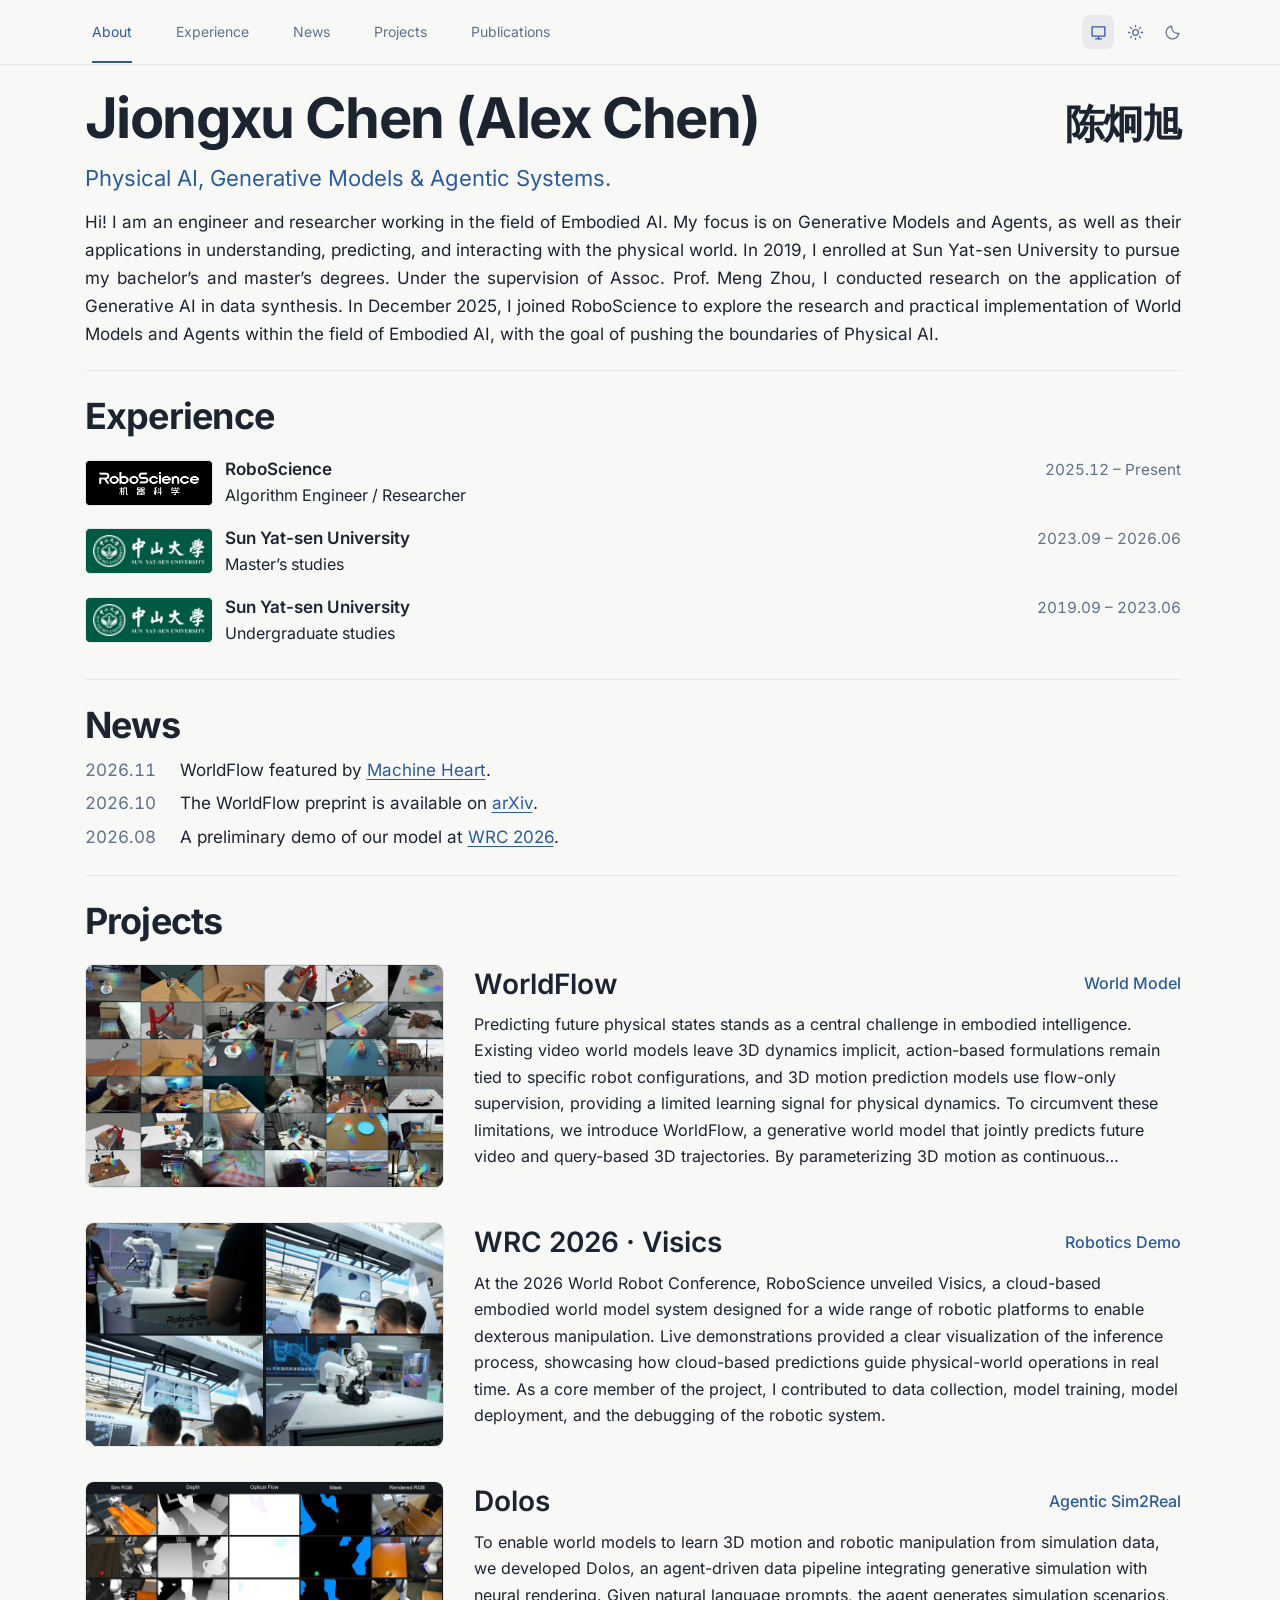
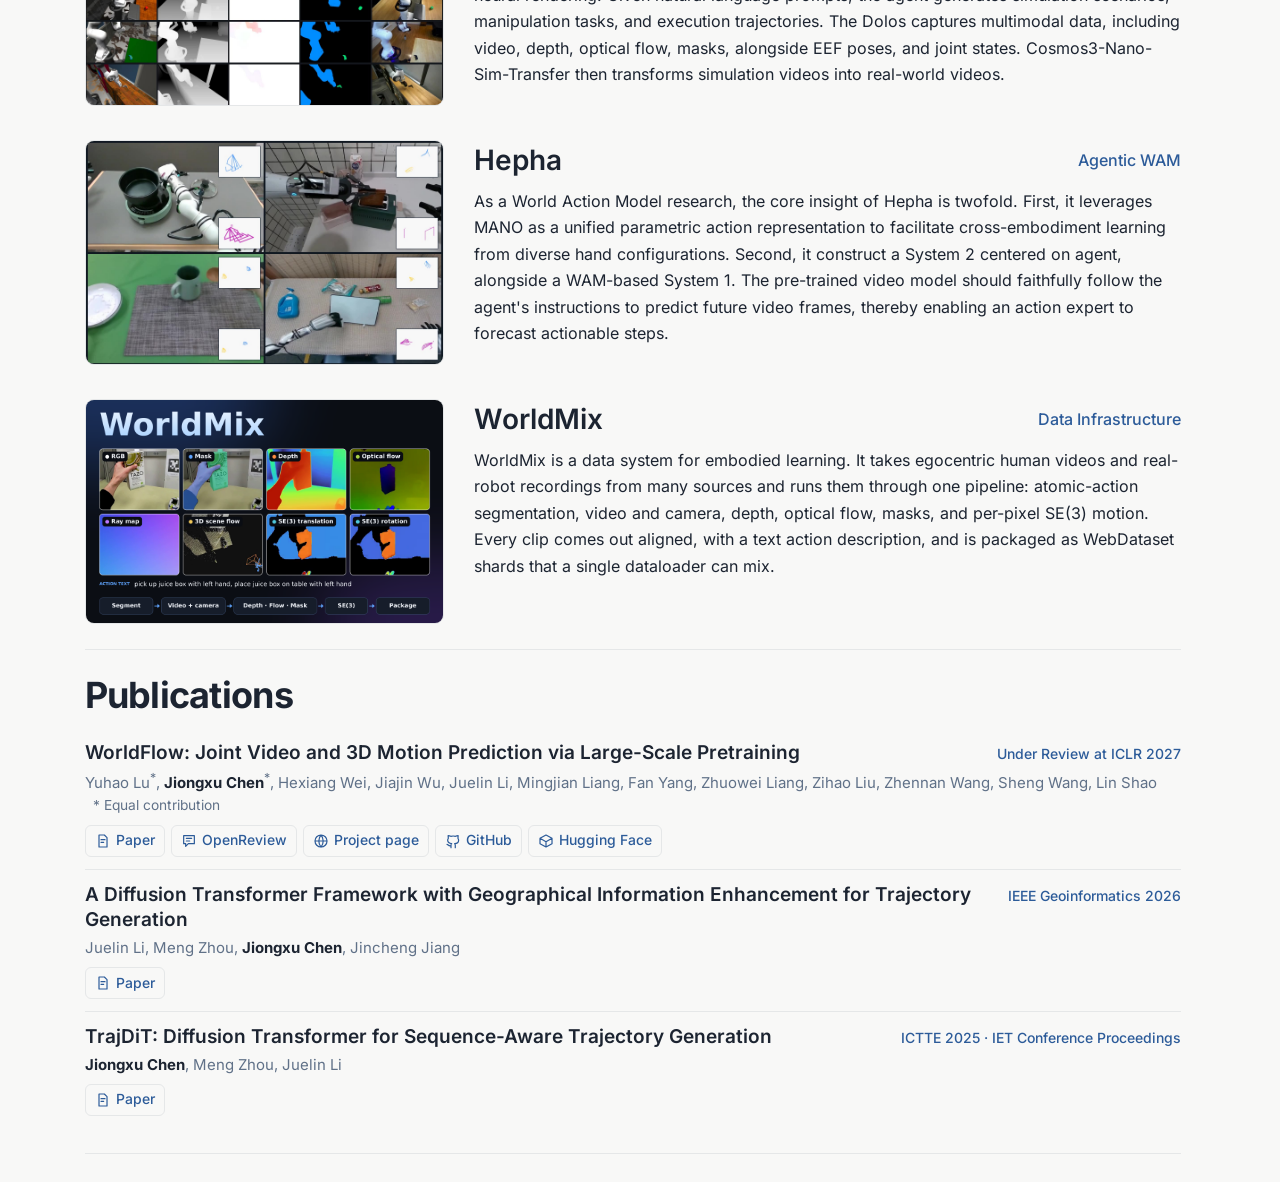
==== index.html @ f82eae93 "Publish research portfolio on GitHub Pages" ====
<!DOCTYPE html><html lang="en"><head><meta charset="UTF-8"><meta name="viewport" content="width=device-width"><meta name="description" content="Research and engineering portfolio of Jiongxu Chen, covering physical AI, generative models, and agentic systems."><meta name="robots" content="noindex,nofollow"><title>Jiongxu Chen</title><link rel="icon" href="/favicon.svg"><script>try{const t=localStorage.getItem('theme')||'system';document.documentElement.dataset.theme=t;document.documentElement.style.colorScheme=t==='system'?(matchMedia('(prefers-color-scheme: dark)').matches?'dark':'light'):t;}catch{}</script><link rel="stylesheet" href="/_astro/index.5DleU7zk.css"><link rel="stylesheet" href="/_astro/_astro_content.C39nKzuz.css"></head><body><a class="skip" href="#main">Skip to content</a><header><div class="nav-wrap"><button class="menu" type="button" aria-expanded="false" aria-controls="navigation" aria-label="Navigation menu"><span class="menu-open-icon"><svg viewBox="0 0 24 24" fill="none" stroke="currentColor" stroke-width="1.8" stroke-linecap="round" stroke-linejoin="round" aria-hidden="true"><path d="M4 7h16 M4 12h16 M4 17h16"></path></svg></span><span class="menu-close-icon"><svg viewBox="0 0 24 24" fill="none" stroke="currentColor" stroke-width="1.8" stroke-linecap="round" stroke-linejoin="round" aria-hidden="true"><path d="M6 6l12 12 M18 6 6 18"></path></svg></span></button><nav id="navigation" aria-label="Main navigation"><a href="/#about" data-nav="about">About</a><a href="/#experience" data-nav="experience">Experience</a><a href="/#news" data-nav="news">News</a><a href="/#projects" data-nav="projects">Projects</a><a href="/#publications" data-nav="publications">Publications</a></nav><div class="tools"><div class="theme-switch" role="group" aria-label="Theme"><button type="button" data-set-theme="system" aria-label="System" title="System" aria-pressed="true"><svg viewBox="0 0 24 24" fill="none" stroke="currentColor" stroke-width="1.8" stroke-linecap="round" stroke-linejoin="round" aria-hidden="true"><path d="M3 4h18v13H3z M8 21h8 M12 17v4"></path></svg></button><button type="button" data-set-theme="light" aria-label="Light" title="Light" aria-pressed="false"><svg viewBox="0 0 24 24" fill="none" stroke="currentColor" stroke-width="1.8" stroke-linecap="round" stroke-linejoin="round" aria-hidden="true"><path d="M12 2v2 M12 20v2 M2 12h2 M20 12h2 M5 5l1.5 1.5 M17.5 17.5 19 19 M5 19l1.5-1.5 M17.5 6.5 19 5 M16 12a4 4 0 1 1-8 0 4 4 0 0 1 8 0Z"></path></svg></button><button type="button" data-set-theme="dark" aria-label="Dark" title="Dark" aria-pressed="false"><svg viewBox="0 0 24 24" fill="none" stroke="currentColor" stroke-width="1.8" stroke-linecap="round" stroke-linejoin="round" aria-hidden="true"><path d="M20.9 13.3A9 9 0 0 1 10.7 3.1 9 9 0 1 0 20.9 13.3Z"></path></svg></button></div></div></div></header><main id="main"><section class="profile" id="about" aria-label="About Me" data-astro-cid-7aropxhg><div class="profile-intro" data-astro-cid-7aropxhg><h1 class="profile-name" data-astro-cid-7aropxhg><span data-astro-cid-7aropxhg>Jiongxu Chen <span class="profile-alias" data-astro-cid-7aropxhg>(Alex Chen)</span></span><span class="profile-chinese-name" lang="zh" data-astro-cid-7aropxhg>陈炯旭</span></h1><p data-astro-cid-7aropxhg>Physical AI, Generative Models &amp; Agentic Systems.</p></div><p class="profile-bio" data-astro-cid-7aropxhg>Hi! I am an engineer and researcher working in the field of Embodied AI. My focus is on Generative Models and Agents, as well as their applications in understanding, predicting, and interacting with the physical world. In 2019, I enrolled at Sun Yat-sen University to pursue my bachelor’s and master’s degrees. Under the supervision of Assoc. Prof. Meng Zhou, I conducted research on the application of Generative AI in data synthesis. In December 2025, I joined RoboScience to explore the research and practical implementation of World Models and Agents within the field of Embodied AI, with the goal of pushing the boundaries of Physical AI.</p></section><section id="experience" data-astro-cid-bl6cniha><h2 data-astro-cid-bl6cniha>Experience</h2><ul class="experience-list" role="list" data-astro-cid-bl6cniha><li class="experience-entry" data-astro-cid-bl6cniha><a class="organization-logo roboscience" href="https://www.robosci.com/en/home-en/" aria-label="RoboScience" data-astro-cid-bl6cniha><img src="/images/organizations/roboscience.png" alt="" width="128" height="46" decoding="async" data-astro-cid-bl6cniha></a><a class="organization-name title-link" href="https://www.robosci.com/en/home-en/" data-astro-cid-bl6cniha>RoboScience</a><span class="experience-date" data-astro-cid-bl6cniha><time datetime="2025-12" data-astro-cid-bl6cniha>2025.12</time><span data-astro-cid-bl6cniha> – </span>Present</span><span class="experience-role" data-astro-cid-bl6cniha>Algorithm Engineer / Researcher</span></li><li class="experience-entry" data-astro-cid-bl6cniha><a class="organization-logo sysu" href="https://www.sysu.edu.cn/" aria-label="Sun Yat-sen University" data-astro-cid-bl6cniha><img src="/images/organizations/sysu.png" alt="" width="128" height="46" decoding="async" data-astro-cid-bl6cniha></a><a class="organization-name title-link" href="https://www.sysu.edu.cn/" data-astro-cid-bl6cniha>Sun Yat-sen University</a><span class="experience-date" data-astro-cid-bl6cniha><time datetime="2023-09" data-astro-cid-bl6cniha>2023.09</time><span data-astro-cid-bl6cniha> – </span><time datetime="2026-06" data-astro-cid-bl6cniha>2026.06</time></span><span class="experience-role" data-astro-cid-bl6cniha>Master’s studies</span></li><li class="experience-entry" data-astro-cid-bl6cniha><a class="organization-logo sysu" href="https://www.sysu.edu.cn/" aria-label="Sun Yat-sen University" data-astro-cid-bl6cniha><img src="/images/organizations/sysu.png" alt="" width="128" height="46" decoding="async" data-astro-cid-bl6cniha></a><a class="organization-name title-link" href="https://www.sysu.edu.cn/" data-astro-cid-bl6cniha>Sun Yat-sen University</a><span class="experience-date" data-astro-cid-bl6cniha><time datetime="2019-09" data-astro-cid-bl6cniha>2019.09</time><span data-astro-cid-bl6cniha> – </span><time datetime="2023-06" data-astro-cid-bl6cniha>2023.06</time></span><span class="experience-role" data-astro-cid-bl6cniha>Undergraduate studies</span></li></ul></section><section id="news" class="index-news" data-astro-cid-7aropxhg><h2 data-astro-cid-7aropxhg>News</h2><ul class="news-list" role="list" data-astro-cid-rqg5okp4><li data-astro-cid-rqg5okp4><time datetime="2026-11" data-astro-cid-rqg5okp4>2026.11</time><span data-astro-cid-rqg5okp4>WorldFlow featured by <a href="https://mp.weixin.qq.com/s/nxr34ClHbxqVW3aULfyYVQ" data-astro-cid-rqg5okp4>Machine Heart</a>.</span></li><li data-astro-cid-rqg5okp4><time datetime="2026-10" data-astro-cid-rqg5okp4>2026.10</time><span data-astro-cid-rqg5okp4>The WorldFlow preprint is available on <a href="https://arxiv.org/abs/2610.39278" data-astro-cid-rqg5okp4>arXiv</a>.</span></li><li data-astro-cid-rqg5okp4><time datetime="2026-08" data-astro-cid-rqg5okp4>2026.08</time><span data-astro-cid-rqg5okp4>A preliminary demo of our model at <a href="https://www.robosci.com/wrc-2026-rex-g1/" data-astro-cid-rqg5okp4>WRC 2026</a>.</span></li></ul></section><section id="projects" data-astro-cid-7aropxhg><h2 data-astro-cid-7aropxhg>Projects</h2><div class="project-grid" data-astro-cid-7aropxhg><article class="project" data-scroll-key="project-worldflow" data-astro-cid-7aropxhg><figure class="media video-cover" data-astro-cid-ssh65za6><video data-cover-video src="/videos/worldflow/teaser.mp4" poster="/videos/worldflow/poster.jpg" muted loop playsinline preload="none" aria-hidden="true" data-astro-cid-ssh65za6></video></figure><script type="module">var e=document.querySelectorAll(`[data-cover-video]`),t=matchMedia(`(prefers-reduced-motion: reduce)`);function n(){for(let n of e)t.matches?n.pause():n.paused&&n.play().catch(()=>{})}t.addEventListener(`change`,n),n();</script><div class="project-copy" data-astro-cid-7aropxhg><div class="project-heading" data-astro-cid-7aropxhg><h3 data-astro-cid-7aropxhg><a class="title-link" href="https://roboscience-ai.github.io/worldflow-page/" data-astro-cid-7aropxhg>WorldFlow</a></h3><span class="project-card-subtitle" data-astro-cid-7aropxhg>World Model</span></div><p class="project-description project-description-clamped" data-astro-cid-7aropxhg>Predicting future physical states stands as a central challenge in embodied intelligence. Existing video world models leave 3D dynamics implicit, action-based formulations remain tied to specific robot configurations, and 3D motion prediction models use flow-only supervision, providing a limited learning signal for physical dynamics. To circumvent these limitations, we introduce WorldFlow, a generative world model that jointly predicts future video and query-based 3D trajectories. By parameterizing 3D motion as continuous displacement tokens aligned with the video grid, a unified Mixture-of-Transformers (MoT) backbone jointly denoises both modalities under a rectified-flow objective. This formulation couples explicit geometric dynamics with visual evolution, effectively unlocking the physical commonsense embedded within pretrained video models. To empirically scale and validate this unified architecture, we train WorldFlow on a heterogeneous mixture of 1.44 million object-level samples spanning simulated and real-world domains. We further introduce WorldFlowBench, comprising 1,678 evaluation samples from 11 data sources across simulated and real-world interactions, including spatial reasoning tasks. Across all three evaluation sets, WorldFlow achieves the lowest average displacement error (ADE) and final displacement error (FDE) among the evaluated learning-based methods. Notably, on the challenging SpatialCog set, WorldFlow achieves an ADE of 0.060 m, a 54.2% reduction compared with the strongest external baseline. It also reduces ADE and FDE by 55.9% and 68.5%, respectively, compared with its flow-only variant.</p></div></article><article class="project" data-scroll-key="project-visics" data-astro-cid-7aropxhg><figure class="media"><img src="/media/wrc/cover.jpg" alt="Live world-model inference and robot demonstration at WRC" loading="lazy"></figure><div class="project-copy" data-astro-cid-7aropxhg><div class="project-heading" data-astro-cid-7aropxhg><h3 data-astro-cid-7aropxhg><a class="title-link" href="https://www.robosci.com/wrc-2026-rex-g1/" data-astro-cid-7aropxhg>WRC 2026 · Visics</a></h3><span class="project-card-subtitle" data-astro-cid-7aropxhg>Robotics Demo</span></div><p class="project-description" data-astro-cid-7aropxhg>At the 2026 World Robot Conference, RoboScience unveiled Visics, a cloud-based embodied world model system designed for a wide range of robotic platforms to enable dexterous manipulation. Live demonstrations provided a clear visualization of the inference process, showcasing how cloud-based predictions guide physical-world operations in real time. As a core member of the project, I contributed to data collection, model training, model deployment, and the debugging of the robotic system.</p></div></article><article class="project" data-scroll-key="project-dolos" data-astro-cid-7aropxhg><figure class="media video-cover" data-astro-cid-ssh65za6><video data-cover-video src="/media/dolos/teaser.mp4" poster="/media/dolos/poster.jpg" muted loop playsinline preload="none" aria-hidden="true" data-astro-cid-ssh65za6></video></figure><div class="project-copy" data-astro-cid-7aropxhg><div class="project-heading" data-astro-cid-7aropxhg><h3 data-astro-cid-7aropxhg>Dolos</h3><span class="project-card-subtitle" data-astro-cid-7aropxhg>Agentic Sim2Real</span></div><p class="project-description project-description-desktop-clamped" data-astro-cid-7aropxhg>To enable world models to learn 3D motion and robotic manipulation from simulation data, we developed Dolos, an agent-driven data pipeline integrating generative simulation with neural rendering. Given natural language prompts, the agent generates simulation scenarios, manipulation tasks, and execution trajectories. The Dolos captures multimodal data, including video, depth, optical flow, masks, alongside EEF poses, and joint states. Cosmos3-Nano-Sim-Transfer then transforms simulation videos into real-world videos.</p></div></article><article class="project" data-scroll-key="project-wam" data-astro-cid-7aropxhg><figure class="media video-cover" data-astro-cid-ssh65za6><video data-cover-video src="/media/wam/teaser.mp4" poster="/media/wam/poster.jpg" muted loop playsinline preload="none" aria-hidden="true" data-astro-cid-ssh65za6></video></figure><div class="project-copy" data-astro-cid-7aropxhg><div class="project-heading" data-astro-cid-7aropxhg><h3 data-astro-cid-7aropxhg>Hepha</h3><span class="project-card-subtitle" data-astro-cid-7aropxhg>Agentic WAM</span></div><p class="project-description project-description-desktop-clamped" data-astro-cid-7aropxhg>As a World Action Model research, the core insight of Hepha is twofold. First, it leverages MANO as a unified parametric action representation to facilitate cross-embodiment learning from diverse hand configurations. Second, it construct a System 2 centered on agent, alongside a WAM-based System 1. The pre-trained video model should faithfully follow the agent&#39;s instructions to predict future video frames, thereby enabling an action expert to forecast actionable steps.</p></div></article><article class="project" data-scroll-key="project-worldmix" data-astro-cid-7aropxhg><figure class="media"><img src="/media/worldmix/cover.png" alt="WorldMix pipeline and aligned data layers for a sample clip" loading="lazy"></figure><div class="project-copy" data-astro-cid-7aropxhg><div class="project-heading" data-astro-cid-7aropxhg><h3 data-astro-cid-7aropxhg>WorldMix</h3><span class="project-card-subtitle" data-astro-cid-7aropxhg>Data Infrastructure</span></div><p class="project-description" data-astro-cid-7aropxhg>WorldMix is a data system for embodied learning. It takes egocentric human videos and real-robot recordings from many sources and runs them through one pipeline: atomic-action segmentation, video and camera, depth, optical flow, masks, and per-pixel SE(3) motion. Every clip comes out aligned, with a text action description, and is packaged as WebDataset shards that a single dataloader can mix.</p></div></article></div></section><section id="publications" data-astro-cid-7aropxhg><h2 data-astro-cid-7aropxhg>Publications</h2><ol class="publication-list" role="list" data-astro-cid-7aropxhg><li data-astro-cid-7aropxhg><article class="publication" data-publication data-astro-cid-ent4rkus><h3 data-astro-cid-ent4rkus><a class="title-link" href="https://arxiv.org/abs/2610.39278" data-astro-cid-ent4rkus>WorldFlow: Joint Video and 3D Motion Prediction via Large-Scale Pretraining</a></h3><p class="publication-venue" data-astro-cid-ent4rkus>Under Review at ICLR 2027</p><p class="publication-authors" data-astro-cid-ent4rkus>Yuhao Lu<sup data-astro-cid-ent4rkus>*</sup>, <strong data-astro-cid-ent4rkus>Jiongxu Chen</strong><sup data-astro-cid-ent4rkus>*</sup>, Hexiang Wei, Jiajin Wu, Juelin Li, Mingjian Liang, Fan Yang, Zhuowei Liang, Zihao Liu, Zhennan Wang, Sheng Wang, Lin Shao<span class="publication-note" data-astro-cid-ent4rkus>* Equal contribution</span></p><div class="publication-links" data-astro-cid-ent4rkus><a href="https://arxiv.org/abs/2610.39278" data-astro-cid-ent4rkus><svg viewBox="0 0 24 24" fill="none" stroke="currentColor" stroke-width="1.8" stroke-linecap="round" stroke-linejoin="round" aria-hidden="true"><path d="M6 3h8l4 4v14H6z M9 10h6 M9 14h4"></path></svg>Paper</a><a href="https://openreview.net/forum?id=tIrGxQ9xFX" data-astro-cid-ent4rkus><svg viewBox="0 0 24 24" fill="none" stroke="currentColor" stroke-width="1.8" stroke-linecap="round" stroke-linejoin="round" aria-hidden="true"><path d="M4 4h16v12h-9l-4 4v-4H4z M8 8h8 M8 12h5"></path></svg>OpenReview</a><a href="https://roboscience-ai.github.io/worldflow-page/" data-astro-cid-ent4rkus><svg viewBox="0 0 24 24" fill="none" stroke="currentColor" stroke-width="1.8" stroke-linecap="round" stroke-linejoin="round" aria-hidden="true"><path d="M21 12a9 9 0 1 1-18 0 9 9 0 0 1 18 0Z M3 12h18 M12 3a14 14 0 0 1 0 18 14 14 0 0 1 0-18Z"></path></svg>Project page</a><a href="https://github.com/roboscience-ai/worldflow" data-astro-cid-ent4rkus><svg viewBox="0 0 24 24" fill="none" stroke="currentColor" stroke-width="1.8" stroke-linecap="round" stroke-linejoin="round" aria-hidden="true"><path d="M9 19c-4 1-4-2-6-2 M9 22v-4c0-1 .3-2 1-2-4-.5-6-2-6-5 0-2 1-3 1-3l-.3-4s2 0 4 1a13 13 0 0 1 7 0c2-1 4-1 4-1l-.3 4s1 1 1 3c0 3-2 5-6 5 .7.5 1 1.4 1 2v4"></path></svg>GitHub</a><a href="https://huggingface.co/papers/2610.39278" data-astro-cid-ent4rkus><svg viewBox="0 0 24 24" fill="none" stroke="currentColor" stroke-width="1.8" stroke-linecap="round" stroke-linejoin="round" aria-hidden="true"><path d="M12 3 21 8v8l-9 5-9-5V8z M3 8l9 5 9-5 M12 13v8"></path></svg>Hugging Face</a></div></article></li><li data-astro-cid-7aropxhg><article class="publication" data-publication data-astro-cid-ent4rkus><h3 data-astro-cid-ent4rkus><a class="title-link" href="https://doi.org/10.1109/geoinformatics72247.2026.11665096" data-astro-cid-ent4rkus>A Diffusion Transformer Framework with Geographical Information Enhancement for Trajectory Generation</a></h3><p class="publication-venue" data-astro-cid-ent4rkus>IEEE Geoinformatics 2026</p><p class="publication-authors" data-astro-cid-ent4rkus>Juelin Li, Meng Zhou, <strong data-astro-cid-ent4rkus>Jiongxu Chen</strong>, Jincheng Jiang</p><div class="publication-links" data-astro-cid-ent4rkus><a href="https://doi.org/10.1109/geoinformatics72247.2026.11665096" data-astro-cid-ent4rkus><svg viewBox="0 0 24 24" fill="none" stroke="currentColor" stroke-width="1.8" stroke-linecap="round" stroke-linejoin="round" aria-hidden="true"><path d="M6 3h8l4 4v14H6z M9 10h6 M9 14h4"></path></svg>Paper</a></div></article></li><li data-astro-cid-7aropxhg><article class="publication" data-publication data-astro-cid-ent4rkus><h3 data-astro-cid-ent4rkus><a class="title-link" href="https://doi.org/10.1049/icp.2026.2270" data-astro-cid-ent4rkus>TrajDiT: Diffusion Transformer for Sequence-Aware Trajectory Generation</a></h3><p class="publication-venue" data-astro-cid-ent4rkus>ICTTE 2025 · IET Conference Proceedings</p><p class="publication-authors" data-astro-cid-ent4rkus><strong data-astro-cid-ent4rkus>Jiongxu Chen</strong>, Meng Zhou, Juelin Li</p><div class="publication-links" data-astro-cid-ent4rkus><a href="https://doi.org/10.1049/icp.2026.2270" data-astro-cid-ent4rkus><svg viewBox="0 0 24 24" fill="none" stroke="currentColor" stroke-width="1.8" stroke-linecap="round" stroke-linejoin="round" aria-hidden="true"><path d="M6 3h8l4 4v14H6z M9 10h6 M9 14h4"></path></svg>Paper</a></div></article></li></ol></section></main><script type="module">var e=document.querySelectorAll(`[data-set-theme]`),t=matchMedia(`(prefers-color-scheme: dark)`),n=document.documentElement.dataset.theme||`system`;[`system`,`light`,`dark`].includes(n)||(n=`system`);function r(){document.documentElement.dataset.theme=n,document.documentElement.style.colorScheme=n===`system`?t.matches?`dark`:`light`:n,e.forEach(e=>e.setAttribute(`aria-pressed`,String(e.dataset.setTheme===n)))}e.forEach(e=>e.addEventListener(`click`,()=>{n=e.dataset.setTheme;try{localStorage.setItem(`theme`,n)}catch{}r()})),t.addEventListener(`change`,r),r();var i=document.querySelector(`.menu`),a=document.getElementById(`navigation`),o=[...a.querySelectorAll(`[data-nav]`)],s=matchMedia(`(max-width: 720px)`);function c(e){i.setAttribute(`aria-expanded`,String(e)),a.classList.toggle(`open`,e)}i.addEventListener(`click`,()=>c(i.getAttribute(`aria-expanded`)!==`true`)),o.forEach(e=>e.addEventListener(`click`,()=>c(!1))),document.addEventListener(`keydown`,e=>{e.key===`Escape`&&i.getAttribute(`aria-expanded`)===`true`&&(c(!1),i.focus())}),document.addEventListener(`click`,e=>{e.target instanceof Node&&!i.contains(e.target)&&!a.contains(e.target)&&c(!1)}),s.addEventListener(`change`,()=>c(!1));var l=o.flatMap(e=>{let t=document.getElementById(e.dataset.nav??``);return t?[{link:e,section:t}]:[]}),u=!1;function d(){u=!1;let e=document.documentElement,t=parseFloat(getComputedStyle(e).scrollPaddingTop)+2,n=window.scrollY>0&&window.scrollY+e.clientHeight>=e.scrollHeight-2?l.at(-1):[...l].reverse().find(({section:e})=>e.getBoundingClientRect().top<=t);for(let{link:e}of l)e===n?.link?e.setAttribute(`aria-current`,`location`):e.removeAttribute(`aria-current`)}function f(){u||(u=!0,requestAnimationFrame(d))}l.length&&(window.addEventListener(`scroll`,f,{passive:!0}),window.addEventListener(`resize`,f),window.addEventListener(`pageshow`,f),f());</script></body></html>
---- _astro/index.5DleU7zk.css ----
.experience-list[data-astro-cid-bl6cniha]{margin:0;padding:0;list-style:none}.experience-entry[data-astro-cid-bl6cniha]{grid-template-columns:clamp(108px,12vw,128px) minmax(0,1fr) max-content;grid-template-areas:"logo name date""logo role role";align-items:center;gap:4px 12px;padding:10px 0;display:grid}.organization-name[data-astro-cid-bl6cniha]{grid-area:name;place-self:baseline start;font-weight:600;line-height:1.3}.organization-logo[data-astro-cid-bl6cniha]{aspect-ratio:128/46;border:1px solid var(--line);background:#000;border-radius:5px;grid-area:logo;place-items:center;display:grid;overflow:hidden}.organization-logo[data-astro-cid-bl6cniha].sysu{background:#005a43}.organization-logo[data-astro-cid-bl6cniha] img[data-astro-cid-bl6cniha]{object-fit:contain;width:100%;height:100%;min-height:0;display:block}.organization-logo[data-astro-cid-bl6cniha].sysu img[data-astro-cid-bl6cniha]{padding:4px 7px}.organization-logo[data-astro-cid-bl6cniha].roboscience img[data-astro-cid-bl6cniha]{object-fit:cover;transform:scale(1.14)}.experience-role[data-astro-cid-bl6cniha]{grid-area:role;font-size:.94em;line-height:1.3}.experience-date[data-astro-cid-bl6cniha]{color:var(--muted);white-space:nowrap;font-variant-numeric:tabular-nums;grid-area:date;align-self:baseline;font-size:.9em}@media (width<=500px){.experience-entry[data-astro-cid-bl6cniha]{grid-template-columns:72px minmax(0,1fr) max-content;grid-template-areas:"name name date""logo role role";gap:7px 10px}.organization-name[data-astro-cid-bl6cniha]{font-size:14px}.organization-logo[data-astro-cid-bl6cniha].sysu img[data-astro-cid-bl6cniha]{padding:2px 4px}.experience-date[data-astro-cid-bl6cniha]{font-size:12px}.experience-role[data-astro-cid-bl6cniha]{font-size:13px}}@media (width<=360px){.experience-entry[data-astro-cid-bl6cniha]{column-gap:8px}.organization-name[data-astro-cid-bl6cniha]{font-size:13px}.experience-date[data-astro-cid-bl6cniha]{font-size:11px}}.news-list[data-astro-cid-rqg5okp4]{gap:8px;margin:0;padding:0;list-style:none;display:grid}li[data-astro-cid-rqg5okp4]{grid-template-columns:max-content minmax(0,1fr);gap:clamp(12px,3vw,24px);display:grid}time[data-astro-cid-rqg5okp4]{color:var(--muted);font-variant-numeric:tabular-nums}a[data-astro-cid-rqg5okp4]{color:var(--accent);text-underline-offset:3px;text-decoration:underline}.video-cover[data-astro-cid-ssh65za6] video[data-astro-cid-ssh65za6]{object-fit:cover;pointer-events:none;display:block}.publication[data-astro-cid-ent4rkus]{grid-template-columns:minmax(0,1fr) fit-content(36%);grid-template-areas:"title venue""authors authors""links links";align-items:baseline;column-gap:clamp(10px,2vw,20px);padding-block:12px;display:grid}.publication-venue[data-astro-cid-ent4rkus]{color:var(--accent);text-align:end;overflow-wrap:anywhere;grid-area:venue;font-size:clamp(12px,1.25vw,14px);font-weight:500;line-height:1.35}h3[data-astro-cid-ent4rkus]{grid-area:title;font-size:clamp(16px,1.75vw,19px);font-weight:600;line-height:1.35}.publication-authors[data-astro-cid-ent4rkus]{color:var(--muted);grid-area:authors;margin-top:4px;font-size:.88em;line-height:1.48}.publication-authors[data-astro-cid-ent4rkus] strong[data-astro-cid-ent4rkus]{color:var(--text)}.publication-note[data-astro-cid-ent4rkus]{margin-inline-start:.65em;font-size:.92em;display:inline-block}.publication-links[data-astro-cid-ent4rkus]{color:var(--accent);flex-wrap:wrap;grid-area:links;gap:6px;margin-top:8px;font-size:.82em;display:flex}.publication-links[data-astro-cid-ent4rkus] a[data-astro-cid-ent4rkus]{border:1px solid var(--line);white-space:nowrap;border-radius:6px;align-items:center;gap:5px;min-height:32px;padding:4px 9px;font-weight:500;display:inline-flex}.publication-links[data-astro-cid-ent4rkus] a[data-astro-cid-ent4rkus]:hover,.publication-links[data-astro-cid-ent4rkus] a[data-astro-cid-ent4rkus]:focus-visible{background:var(--surface);border-color:currentColor}.publication-links[data-astro-cid-ent4rkus] a[data-astro-cid-ent4rkus]:focus-visible{outline-offset:2px}.publication-links[data-astro-cid-ent4rkus] a[data-astro-cid-ent4rkus] svg{flex:none;width:1.15em;height:1.15em}.publication-list[data-astro-cid-7aropxhg]{margin:0;padding:0;list-style:none}.publication-list[data-astro-cid-7aropxhg]>li[data-astro-cid-7aropxhg]+li[data-astro-cid-7aropxhg]{border-top:1px solid var(--line)}
---- _astro/_astro_content.C39nKzuz.css ----
@font-face{font-family:Newsreader;font-style:normal;font-display:swap;font-weight:400;src:url(/_astro/newsreader-vietnamese-400-normal.DdKr49mV.woff2)format("woff2"),url(/_astro/newsreader-vietnamese-400-normal.BekUZro8.woff)format("woff");unicode-range:U+102-103,U+110-111,U+128-129,U+168-169,U+1A0-1A1,U+1AF-1B0,U+300-301,U+303-304,U+308-309,U+323,U+329,U+1EA0-1EF9,U+20AB}@font-face{font-family:Newsreader;font-style:normal;font-display:swap;font-weight:400;src:url(/_astro/newsreader-latin-ext-400-normal.svq1FPys.woff2)format("woff2"),url(/_astro/newsreader-latin-ext-400-normal.DYA1XoQK.woff)format("woff");unicode-range:U+100-2BA,U+2BD-2C5,U+2C7-2CC,U+2CE-2D7,U+2DD-2FF,U+304,U+308,U+329,U+1D00-1DBF,U+1E00-1E9F,U+1EF2-1EFF,U+2020,U+20A0-20AB,U+20AD-20C0,U+2113,U+2C60-2C7F,U+A720-A7FF}@font-face{font-family:Newsreader;font-style:normal;font-display:swap;font-weight:400;src:url(/_astro/newsreader-latin-400-normal.BFBkh4jY.woff2)format("woff2"),url(/_astro/newsreader-latin-400-normal.gRTjlS2D.woff)format("woff");unicode-range:U+??,U+131,U+152-153,U+2BB-2BC,U+2C6,U+2DA,U+2DC,U+304,U+308,U+329,U+2000-206F,U+20AC,U+2122,U+2191,U+2193,U+2212,U+2215,U+FEFF,U+FFFD}@font-face{font-family:Newsreader;font-style:italic;font-display:swap;font-weight:400;src:url(/_astro/newsreader-vietnamese-400-italic.bZegYFuM.woff2)format("woff2"),url(/_astro/newsreader-vietnamese-400-italic.QbB8kb5s.woff)format("woff");unicode-range:U+102-103,U+110-111,U+128-129,U+168-169,U+1A0-1A1,U+1AF-1B0,U+300-301,U+303-304,U+308-309,U+323,U+329,U+1EA0-1EF9,U+20AB}@font-face{font-family:Newsreader;font-style:italic;font-display:swap;font-weight:400;src:url(/_astro/newsreader-latin-ext-400-italic.BMTE_bNQ.woff2)format("woff2"),url(/_astro/newsreader-latin-ext-400-italic.qdgKLcPG.woff)format("woff");unicode-range:U+100-2BA,U+2BD-2C5,U+2C7-2CC,U+2CE-2D7,U+2DD-2FF,U+304,U+308,U+329,U+1D00-1DBF,U+1E00-1E9F,U+1EF2-1EFF,U+2020,U+20A0-20AB,U+20AD-20C0,U+2113,U+2C60-2C7F,U+A720-A7FF}@font-face{font-family:Newsreader;font-style:italic;font-display:swap;font-weight:400;src:url(/_astro/newsreader-latin-400-italic.CEihAR-f.woff2)format("woff2"),url(/_astro/newsreader-latin-400-italic.CNZoH1hn.woff)format("woff");unicode-range:U+??,U+131,U+152-153,U+2BB-2BC,U+2C6,U+2DA,U+2DC,U+304,U+308,U+329,U+2000-206F,U+20AC,U+2122,U+2191,U+2193,U+2212,U+2215,U+FEFF,U+FFFD}@font-face{font-family:Inter;font-style:normal;font-display:swap;font-weight:400;src:url(/_astro/inter-cyrillic-ext-400-normal.BQZuk6qB.woff2)format("woff2"),url(/_astro/inter-cyrillic-ext-400-normal.DQukG94-.woff)format("woff");unicode-range:U+460-52F,U+1C80-1C8A,U+20B4,U+2DE0-2DFF,U+A640-A69F,U+FE2E-FE2F}@font-face{font-family:Inter;font-style:normal;font-display:swap;font-weight:400;src:url(/_astro/inter-cyrillic-400-normal.obahsSVq.woff2)format("woff2"),url(/_astro/inter-cyrillic-400-normal.HOLc17fK.woff)format("woff");unicode-range:U+301,U+400-45F,U+490-491,U+4B0-4B1,U+2116}@font-face{font-family:Inter;font-style:normal;font-display:swap;font-weight:400;src:url(/_astro/inter-greek-ext-400-normal.DGGRlc-M.woff2)format("woff2"),url(/_astro/inter-greek-ext-400-normal.KugGGMne.woff)format("woff");unicode-range:U+1F??}@font-face{font-family:Inter;font-style:normal;font-display:swap;font-weight:400;src:url(/_astro/inter-greek-400-normal.B4URO6DV.woff2)format("woff2"),url(/_astro/inter-greek-400-normal.q2sYcFCs.woff)format("woff");unicode-range:U+370-377,U+37A-37F,U+384-38A,U+38C,U+38E-3A1,U+3A3-3FF}@font-face{font-family:Inter;font-style:normal;font-display:swap;font-weight:400;src:url(/_astro/inter-vietnamese-400-normal.DMkecbls.woff2)format("woff2"),url(/_astro/inter-vietnamese-400-normal.Bbgyi5SW.woff)format("woff");unicode-range:U+102-103,U+110-111,U+128-129,U+168-169,U+1A0-1A1,U+1AF-1B0,U+300-301,U+303-304,U+308-309,U+323,U+329,U+1EA0-1EF9,U+20AB}@font-face{font-family:Inter;font-style:normal;font-display:swap;font-weight:400;src:url(/_astro/inter-latin-ext-400-normal.C1nco2VV.woff2)format("woff2"),url(/_astro/inter-latin-ext-400-normal.77YHD8bZ.woff)format("woff");unicode-range:U+100-2BA,U+2BD-2C5,U+2C7-2CC,U+2CE-2D7,U+2DD-2FF,U+304,U+308,U+329,U+1D00-1DBF,U+1E00-1E9F,U+1EF2-1EFF,U+2020,U+20A0-20AB,U+20AD-20C0,U+2113,U+2C60-2C7F,U+A720-A7FF}@font-face{font-family:Inter;font-style:normal;font-display:swap;font-weight:400;src:url(/_astro/inter-latin-400-normal.C38fXH4l.woff2)format("woff2"),url(/_astro/inter-latin-400-normal.CyCys3Eg.woff)format("woff");unicode-range:U+??,U+131,U+152-153,U+2BB-2BC,U+2C6,U+2DA,U+2DC,U+304,U+308,U+329,U+2000-206F,U+20AC,U+2122,U+2191,U+2193,U+2212,U+2215,U+FEFF,U+FFFD}@font-face{font-family:Inter;font-style:normal;font-display:swap;font-weight:500;src:url(/_astro/inter-cyrillic-ext-500-normal.B0yAr1jD.woff2)format("woff2"),url(/_astro/inter-cyrillic-ext-500-normal.BmqWE9Dz.woff)format("woff");unicode-range:U+460-52F,U+1C80-1C8A,U+20B4,U+2DE0-2DFF,U+A640-A69F,U+FE2E-FE2F}@font-face{font-family:Inter;font-style:normal;font-display:swap;font-weight:500;src:url(/_astro/inter-cyrillic-500-normal.BasfLYem.woff2)format("woff2"),url(/_astro/inter-cyrillic-500-normal.CxZf_p3X.woff)format("woff");unicode-range:U+301,U+400-45F,U+490-491,U+4B0-4B1,U+2116}@font-face{font-family:Inter;font-style:normal;font-display:swap;font-weight:500;src:url(/_astro/inter-greek-ext-500-normal.C4iEst2y.woff2)format("woff2"),url(/_astro/inter-greek-ext-500-normal.2j5mBUwD.woff)format("woff");unicode-range:U+1F??}@font-face{font-family:Inter;font-style:normal;font-display:swap;font-weight:500;src:url(/_astro/inter-greek-500-normal.BIZE56-Y.woff2)format("woff2"),url(/_astro/inter-greek-500-normal.Xzm54t5V.woff)format("woff");unicode-range:U+370-377,U+37A-37F,U+384-38A,U+38C,U+38E-3A1,U+3A3-3FF}@font-face{font-family:Inter;font-style:normal;font-display:swap;font-weight:500;src:url(/_astro/inter-vietnamese-500-normal.DOriooB6.woff2)format("woff2"),url(/_astro/inter-vietnamese-500-normal.mJboJaSs.woff)format("woff");unicode-range:U+102-103,U+110-111,U+128-129,U+168-169,U+1A0-1A1,U+1AF-1B0,U+300-301,U+303-304,U+308-309,U+323,U+329,U+1EA0-1EF9,U+20AB}@font-face{font-family:Inter;font-style:normal;font-display:swap;font-weight:500;src:url(/_astro/inter-latin-ext-500-normal.CV4jyFjo.woff2)format("woff2"),url(/_astro/inter-latin-ext-500-normal.BxGbmqWO.woff)format("woff");unicode-range:U+100-2BA,U+2BD-2C5,U+2C7-2CC,U+2CE-2D7,U+2DD-2FF,U+304,U+308,U+329,U+1D00-1DBF,U+1E00-1E9F,U+1EF2-1EFF,U+2020,U+20A0-20AB,U+20AD-20C0,U+2113,U+2C60-2C7F,U+A720-A7FF}@font-face{font-family:Inter;font-style:normal;font-display:swap;font-weight:500;src:url(/_astro/inter-latin-500-normal.Cerq10X2.woff2)format("woff2"),url(/_astro/inter-latin-500-normal.BL9OpVg8.woff)format("woff");unicode-range:U+??,U+131,U+152-153,U+2BB-2BC,U+2C6,U+2DA,U+2DC,U+304,U+308,U+329,U+2000-206F,U+20AC,U+2122,U+2191,U+2193,U+2212,U+2215,U+FEFF,U+FFFD}@font-face{font-family:Inter;font-style:normal;font-display:swap;font-weight:600;src:url(/_astro/inter-cyrillic-ext-600-normal.Dfes3d0z.woff2)format("woff2"),url(/_astro/inter-cyrillic-ext-600-normal.Bcila6Z-.woff)format("woff");unicode-range:U+460-52F,U+1C80-1C8A,U+20B4,U+2DE0-2DFF,U+A640-A69F,U+FE2E-FE2F}@font-face{font-family:Inter;font-style:normal;font-display:swap;font-weight:600;src:url(/_astro/inter-cyrillic-600-normal.CWCymEST.woff2)format("woff2"),url(/_astro/inter-cyrillic-600-normal.4D_pXhcN.woff)format("woff");unicode-range:U+301,U+400-45F,U+490-491,U+4B0-4B1,U+2116}@font-face{font-family:Inter;font-style:normal;font-display:swap;font-weight:600;src:url(/_astro/inter-greek-ext-600-normal.DRtmH8MT.woff2)format("woff2"),url(/_astro/inter-greek-ext-600-normal.B8X0CLgF.woff)format("woff");unicode-range:U+1F??}@font-face{font-family:Inter;font-style:normal;font-display:swap;font-weight:600;src:url(/_astro/inter-greek-600-normal.plRanbMR.woff2)format("woff2"),url(/_astro/inter-greek-600-normal.BZpKdvQh.woff)format("woff");unicode-range:U+370-377,U+37A-37F,U+384-38A,U+38C,U+38E-3A1,U+3A3-3FF}@font-face{font-family:Inter;font-style:normal;font-display:swap;font-weight:600;src:url(/_astro/inter-vietnamese-600-normal.Cc8MFFhd.woff2)format("woff2"),url(/_astro/inter-vietnamese-600-normal.BuLX-rYi.woff)format("woff");unicode-range:U+102-103,U+110-111,U+128-129,U+168-169,U+1A0-1A1,U+1AF-1B0,U+300-301,U+303-304,U+308-309,U+323,U+329,U+1EA0-1EF9,U+20AB}@font-face{font-family:Inter;font-style:normal;font-display:swap;font-weight:600;src:url(/_astro/inter-latin-ext-600-normal.D2bJ5OIk.woff2)format("woff2"),url(/_astro/inter-latin-ext-600-normal.CIVaiw4L.woff)format("woff");unicode-range:U+100-2BA,U+2BD-2C5,U+2C7-2CC,U+2CE-2D7,U+2DD-2FF,U+304,U+308,U+329,U+1D00-1DBF,U+1E00-1E9F,U+1EF2-1EFF,U+2020,U+20A0-20AB,U+20AD-20C0,U+2113,U+2C60-2C7F,U+A720-A7FF}@font-face{font-family:Inter;font-style:normal;font-display:swap;font-weight:600;src:url(/_astro/inter-latin-600-normal.LgqL8muc.woff2)format("woff2"),url(/_astro/inter-latin-600-normal.CiBQ2DWP.woff)format("woff");unicode-range:U+??,U+131,U+152-153,U+2BB-2BC,U+2C6,U+2DA,U+2DC,U+304,U+308,U+329,U+2000-206F,U+20AC,U+2122,U+2191,U+2193,U+2212,U+2215,U+FEFF,U+FFFD}@font-face{font-family:Inter;font-style:normal;font-display:swap;font-weight:700;src:url(/_astro/inter-cyrillic-ext-700-normal.BjwYoWNd.woff2)format("woff2"),url(/_astro/inter-cyrillic-ext-700-normal.LO58E6JB.woff)format("woff");unicode-range:U+460-52F,U+1C80-1C8A,U+20B4,U+2DE0-2DFF,U+A640-A69F,U+FE2E-FE2F}@font-face{font-family:Inter;font-style:normal;font-display:swap;font-weight:700;src:url(/_astro/inter-cyrillic-700-normal.CjBOestx.woff2)format("woff2"),url(/_astro/inter-cyrillic-700-normal.DrXBdSj3.woff)format("woff");unicode-range:U+301,U+400-45F,U+490-491,U+4B0-4B1,U+2116}@font-face{font-family:Inter;font-style:normal;font-display:swap;font-weight:700;src:url(/_astro/inter-greek-ext-700-normal.qfdV9bQt.woff2)format("woff2"),url(/_astro/inter-greek-ext-700-normal.BoQ6DsYi.woff)format("woff");unicode-range:U+1F??}@font-face{font-family:Inter;font-style:normal;font-display:swap;font-weight:700;src:url(/_astro/inter-greek-700-normal.C3JjAnD8.woff2)format("woff2"),url(/_astro/inter-greek-700-normal.BUv2fZ6O.woff)format("woff");unicode-range:U+370-377,U+37A-37F,U+384-38A,U+38C,U+38E-3A1,U+3A3-3FF}@font-face{font-family:Inter;font-style:normal;font-display:swap;font-weight:700;src:url(/_astro/inter-vietnamese-700-normal.DlLaEgI2.woff2)format("woff2"),url(/_astro/inter-vietnamese-700-normal.BZaoP0fm.woff)format("woff");unicode-range:U+102-103,U+110-111,U+128-129,U+168-169,U+1A0-1A1,U+1AF-1B0,U+300-301,U+303-304,U+308-309,U+323,U+329,U+1EA0-1EF9,U+20AB}@font-face{font-family:Inter;font-style:normal;font-display:swap;font-weight:700;src:url(/_astro/inter-latin-ext-700-normal.Ca8adRJv.woff2)format("woff2"),url(/_astro/inter-latin-ext-700-normal.TidjK2hL.woff)format("woff");unicode-range:U+100-2BA,U+2BD-2C5,U+2C7-2CC,U+2CE-2D7,U+2DD-2FF,U+304,U+308,U+329,U+1D00-1DBF,U+1E00-1E9F,U+1EF2-1EFF,U+2020,U+20A0-20AB,U+20AD-20C0,U+2113,U+2C60-2C7F,U+A720-A7FF}@font-face{font-family:Inter;font-style:normal;font-display:swap;font-weight:700;src:url(/_astro/inter-latin-700-normal.Yt3aPRUw.woff2)format("woff2"),url(/_astro/inter-latin-700-normal.BLAVimhd.woff)format("woff");unicode-range:U+??,U+131,U+152-153,U+2BB-2BC,U+2C6,U+2DA,U+2DC,U+304,U+308,U+329,U+2000-206F,U+20AC,U+2122,U+2191,U+2193,U+2212,U+2215,U+FEFF,U+FFFD}:root{--bg:#fcfcfb;--text:#20252d;--muted:#626a76;--accent:#244d83;--line:#dcdfe3;--surface:#f1f3f5;color-scheme:light}:root[data-theme=dark]{--bg:#14181e;--text:#e7e9ed;--muted:#adb5c1;--accent:#9cbee9;--line:#343d48;--surface:#202730;color-scheme:dark}@media (prefers-color-scheme:dark){:root:not([data-theme=light]):not([data-theme=dark]){--bg:#14181e;--text:#e7e9ed;--muted:#adb5c1;--accent:#9cbee9;--line:#343d48;--surface:#202730;color-scheme:dark}}*{box-sizing:border-box}html{scroll-behavior:smooth;scroll-padding-top:110px}body{background:var(--bg);color:var(--text);margin:0;font:16px/1.7 Inter,PingFang SC,Microsoft YaHei,sans-serif}a{color:inherit;text-decoration:none}.title-link:hover,.title-link:focus-visible{color:var(--accent);text-underline-offset:4px;text-decoration:underline}button,select,input{font:inherit;color:inherit}a,button,select,input{touch-action:manipulation}button,select{background:var(--bg);border:1px solid var(--line);border-radius:3px;padding:7px 10px}button:not(:disabled),select{cursor:pointer}button:disabled,input:disabled{opacity:.65;cursor:not-allowed}a:focus-visible,button:focus-visible,select:focus-visible,input:focus-visible,summary:focus-visible{outline:2px solid var(--accent);outline-offset:5px}h1,h2,h3,p,figure{margin:0}h1,h2{font-family:Newsreader,Songti SC,serif;font-weight:400;line-height:1.12}h1{letter-spacing:-.035em;font-size:clamp(44px,5.1vw,66px)}h1 em{color:var(--accent);font-weight:400}h2{letter-spacing:-.02em;margin-bottom:30px;font-size:34px}h3{font-size:18px;font-weight:500;line-height:1.45}p+p{margin-top:15px}main,footer{max-width:1160px;margin:auto;padding:0 32px}header{z-index:10;background:var(--bg);border-bottom:1px solid var(--line);position:fixed;inset:0 0 auto}.nav-wrap{align-items:center;gap:42px;max-width:1160px;height:76px;margin:auto;padding:0 32px;display:flex}.brand{letter-spacing:-2px;font:500 28px/1 Inter,sans-serif}.brand span{color:var(--accent)}nav{gap:26px;margin-left:auto;display:flex}nav a{color:var(--muted);font-size:14px;position:relative}nav a[aria-current]{color:var(--accent)}nav a[aria-current]:after{content:"";background:var(--accent);height:2px;position:absolute;bottom:-27px;left:0;right:0}.tools{align-items:center;gap:18px;font-size:14px;display:flex}.tools select{max-width:90px;font-size:13px}.menu{display:none}.hero{padding-top:125px!important}.hero-top{justify-content:space-between;gap:20px;margin-bottom:34px;display:flex}.eyebrow{letter-spacing:.15em;color:var(--accent);font-size:12px;font-weight:500}.small{font-size:14px}.muted{color:var(--muted)}.hero-bottom{grid-template-columns:1fr 190px;align-items:center;gap:100px;max-width:900px;margin-top:42px;display:grid}.hero-bottom p{max-width:610px}.identity{margin:0 0 12px;font:500 16px/1.6 Inter,sans-serif}.text-link{color:var(--accent);border-bottom:1px solid var(--accent);margin-top:22px;font-size:14px;display:inline-block}.portrait{background:var(--surface);border:1px solid var(--line);height:185px;color:var(--muted);border-radius:3px;flex-direction:column;justify-content:center;align-items:center;gap:12px;display:flex}.portrait span{font:48px Newsreader,serif}.portrait small{font-size:12px}section{border-bottom:1px solid var(--line);padding:64px 0;scroll-margin-top:0}.hero{padding-bottom:60px}.interests{grid-template-columns:1fr 1fr;gap:32px 70px;display:grid}.interests h3{margin-bottom:8px}.interests p{max-width:420px;font-size:15px}.compact{grid-template-columns:240px 1fr;align-items:baseline;padding:36px 0;display:grid}.compact h2{margin:0}.section-intro{max-width:650px;margin-top:-14px;margin-bottom:36px}.project-grid{grid-template-columns:minmax(0,1fr);gap:clamp(26px,3vw,34px);display:grid}.project{grid-template-columns:calc(33.3333% - 5.33333px) minmax(0,1fr);align-items:start;column-gap:clamp(16px,2.6vw,30px);display:grid}.media{border:1px solid var(--line);background:var(--surface);aspect-ratio:16/10;border-radius:3px;overflow:hidden}.media-empty{text-align:center;height:100%;min-height:180px;color:var(--muted);background:var(--surface);flex-direction:column;justify-content:center;align-items:center;gap:10px;padding:22px;display:flex}.media-mark{color:var(--accent);font:32px Newsreader,serif}.media-empty small{font-size:12px}.media img,.media video{object-fit:contain;width:100%;height:100%}.project-heading{grid-template-columns:minmax(0,1fr) auto;align-items:center;column-gap:clamp(8px,1.6vw,18px);margin-bottom:7px;display:grid}.project h3{font-family:Newsreader,serif;font-size:28px}.project-card-subtitle{color:var(--accent);text-align:end;font-size:clamp(12px,1.45vw,16px);font-weight:500;line-height:1.3}.project-copy>p{max-inline-size:72ch;color:var(--text);text-align:start;font-size:clamp(15px,1.55vw,16px);line-height:1.65}.empty{padding:28px 0}.empty h3{margin-bottom:12px;font-family:Newsreader,serif;font-size:25px}.experience{grid-template-columns:240px 1fr;gap:24px;margin-top:28px;display:grid}.cv{padding-bottom:64px}.cv h2{margin-bottom:18px}footer{padding-top:60px;padding-bottom:24px}footer>.brand{margin-bottom:20px}footer p:first-of-type{margin-top:24px;font:30px Newsreader,serif}.footer-bottom{color:var(--muted);justify-content:space-between;gap:20px;margin-top:60px;font-size:12px;display:flex}.project-page{padding:110px 0 70px}.project-page>.eyebrow{margin-top:45px;margin-bottom:16px}.project-page h1{margin-bottom:18px}.subtitle{max-width:800px;font:28px Newsreader,serif}.notice{color:var(--muted);border-left:2px solid var(--accent);margin:22px 0 36px;padding-left:16px;font-size:14px}.prose{max-width:760px;margin:50px auto}.prose h2{margin-top:45px;margin-bottom:18px}.prose p{color:var(--muted)}.project-page>h2{margin-top:60px}.paired{grid-template-columns:1fr 1fr;gap:16px;display:grid}.paired>div{aspect-ratio:16/10;background:var(--surface);border:1px solid var(--line)}.paired video{object-fit:contain;width:100%;height:100%}.sync button{margin-top:20px}.sync p{color:var(--muted);margin-top:12px;font-size:14px}.project-page>h3{margin:36px 0 16px}.compare-stage{aspect-ratio:16/10;border:1px solid var(--line);position:relative}.compare-stage>.media-empty{height:100%}.compare-stage img{object-fit:contain;width:100%;height:100%;position:absolute;inset:0}.compare-stage .after{clip-path:inset(0 0 0 var(--split,50%))}.comparison label{align-items:center;gap:20px;margin-top:16px;font-size:14px;display:flex}.comparison input{accent-color:var(--accent);flex:1}.related{grid-template-columns:1fr 1fr;gap:30px;display:grid}.related>article{border-top:1px solid var(--line);padding-top:22px}.related p{color:var(--muted);margin-top:8px;font-size:14px}.skip{background:var(--bg);z-index:100;padding:10px;position:fixed;top:-80px}.skip:focus{top:10px}.sr-only{clip:rect(0, 0, 0, 0);width:1px;height:1px;position:absolute;overflow:hidden}.filters{gap:20px;margin-bottom:24px;display:flex}.filters label{align-items:center;gap:10px;display:flex}[data-publication]{padding:20px 0}[hidden]{display:none!important}.news time{color:var(--muted);margin-right:25px}@media (width<=760px){main,footer{padding-left:22px;padding-right:22px}.nav-wrap{gap:18px;height:68px;padding:0 22px}.brand{font-size:25px}.tools{gap:12px;margin-left:auto}.menu{order:3;font-size:13px;display:block}nav{background:var(--bg);border-bottom:1px solid var(--line);flex-direction:column;gap:20px;margin:0;padding:22px;display:none;position:absolute;top:68px;left:0;right:0}nav.open{display:flex}nav a[aria-current]:after{width:20px;bottom:-5px;right:auto}.hero{padding-top:105px!important}.hero-top{margin-bottom:30px;display:block}.hero-top>.small{margin-top:14px}.hero-bottom{grid-template-columns:1fr;gap:30px;margin-top:32px}.portrait{width:135px;height:135px}.hero h1{font-size:clamp(36px,8.5vw,54px)}section{padding:42px 0}h2{font-size:29px}.interests{grid-template-columns:1fr;gap:25px}.compact{display:block}.compact h2{margin-bottom:18px}.project{grid-template-columns:minmax(0,1fr);row-gap:12px}.project>.media{width:66.6667%}.experience{grid-template-columns:1fr;gap:7px}.footer-bottom{flex-direction:column;gap:8px;margin-top:40px}.project-page{padding-top:95px}.project-page h1{overflow-wrap:anywhere;font-size:42px}.subtitle{font-size:24px}.paired,.related{grid-template-columns:1fr}.project-page>.eyebrow{margin-top:32px}.tools select{max-width:80px}.comparison label{flex-direction:column;align-items:stretch}}@media (prefers-reduced-motion:reduce){html{scroll-behavior:auto}*,:before,:after{transition:none!important;animation:none!important}}:root{--nav-height:64px;--page-gutter:clamp(20px, 3vw, 34px)}:root:not([data-theme=dark]){--prototype-bg:#f8f8f7}:root[data-theme=light]{--bg:var(--prototype-bg);--text:#1c2431;--muted:#607188;--accent:#2c5b99;--line:#e5e7e8;--surface:#e8eaec}@media (prefers-color-scheme:light){:root:not([data-theme=dark]){--bg:var(--prototype-bg);--text:#1c2431;--muted:#607188;--accent:#2c5b99;--line:#e5e7e8;--surface:#e8eaec}}html{scroll-padding-top:calc(var(--nav-height) + 14px);scrollbar-gutter:stable}body{font-size:clamp(15px,1.76vw,17px);line-height:1.5}main,footer,header{background:var(--bg)}@supports (backdrop-filter:blur(1px)){header{background:color-mix(in srgb, var(--bg) 76%, transparent);backdrop-filter:blur(16px)saturate(135%)}}@media (prefers-reduced-transparency:reduce){header{background:var(--bg);backdrop-filter:none}}.nav-wrap{height:var(--nav-height);gap:24px}.nav-wrap>nav{gap:clamp(28px,3.8vw,44px);margin-left:0;display:flex}.nav-wrap>nav a{white-space:nowrap;line-height:20px}.nav-wrap>nav a[aria-current]:after{bottom:-21px}.tools{gap:16px;margin-left:auto}.theme-switch{gap:5px;display:flex}.theme-switch button{width:32px;height:34px;color:var(--muted);background:0 0;border:0;border-radius:8px;place-items:center;padding:0;display:grid}.theme-switch button[aria-pressed=true],.theme-switch button:hover{background:var(--surface);color:var(--accent)}.theme-switch svg{width:17px;height:17px}h1,h2,.project h3,.subtitle,.empty h3,footer p:first-of-type{font-family:Inter,PingFang SC,Microsoft YaHei,sans-serif}h2{margin-bottom:12px;font-size:clamp(26px,3.7vw,36px);font-weight:700}h1{letter-spacing:-.025em;font-size:clamp(36px,4.8vw,56px);font-weight:700}:root:lang(zh) main{line-break:strict;line-height:1.65}:root:lang(zh) main :is(h1,h2){letter-spacing:normal}main>section{padding-block:25px}main>.profile{padding-top:calc(var(--nav-height) + 23px);padding-bottom:22px}.profile-name{grid-template-columns:minmax(0,1fr) auto;align-items:baseline;column-gap:12px;display:grid}.profile-chinese-name{white-space:nowrap;font-size:.72em}.profile-alias{white-space:nowrap}.profile-intro h1+p{color:var(--accent);margin-top:12px;font-size:clamp(17px,2.05vw,22px)}.profile-bio{text-align:justify;margin-top:13px;line-height:1.65}.news p{grid-template-columns:max-content 1fr;gap:12px;display:grid}.news p+p{margin-top:8px}.news time{font-variant-numeric:tabular-nums;margin:0}#projects>h2{margin-bottom:22px}.project h3{font-size:clamp(22px,2.4vw,28px);font-weight:600}.project-description-clamped,.project-description-desktop-clamped{-webkit-line-clamp:6;-webkit-box-orient:vertical;display:-webkit-box;overflow:hidden}.media{border-radius:9px}@media (width>=721px) and (width<=760px){.nav-wrap>nav{background:0 0;border:0;flex-direction:row;padding:0;position:static}.nav-wrap>.menu{display:none}}@media (width<=720px){.nav-wrap>nav{top:100%;max-height:calc(100dvh - var(--nav-height));background:var(--bg);border-bottom:1px solid var(--line);gap:2px;padding:8px 14px 12px;display:none;position:absolute;inset-inline:0;overflow-y:auto}.nav-wrap>nav.open{display:grid}.nav-wrap>nav a{border-radius:7px;align-items:center;min-height:44px;padding-inline:10px;font-weight:500;display:flex}.nav-wrap>nav a[aria-current],.nav-wrap>nav a:hover{background:var(--surface);color:var(--accent)}.nav-wrap>nav a[aria-current]:after{display:none}.nav-wrap>nav a:focus-visible{outline-offset:-2px}.nav-wrap>.menu{width:44px;height:44px;color:var(--text);background:0 0;border:0;border-radius:8px;order:0;place-items:center;margin-inline-start:-8px;padding:0;display:grid}.nav-wrap>.menu[aria-expanded=true]{background:var(--surface);color:var(--accent)}.menu span{display:grid}.menu svg{width:23px;height:23px}.menu[aria-expanded=false] .menu-close-icon,.menu[aria-expanded=true] .menu-open-icon{display:none}}@media (width<=760px){.project-description-desktop-clamped{-webkit-line-clamp:unset;display:block;overflow:visible}.project-page h1{font-size:clamp(36px,8vw,42px)}.project-page{padding-top:calc(var(--nav-height) + 20px)}.project-page .subtitle{font-size:23px}}@media (width<=480px){:root{--nav-height:60px}.nav-wrap{gap:8px}.tools{gap:10px}.theme-switch{gap:1px}.theme-switch button{width:30px}.profile h1{font-size:clamp(26px,7.8vw,36px)}.project h3{font-size:clamp(17px,5.1vw,22px)}}@media (width>=600px) and (width<=850px){:root:lang(en) body{font-size:13.5px;line-height:1.43}}main{padding-bottom:28px}.news-history{margin-top:16px}.news-history summary{cursor:pointer;margin-bottom:12px}
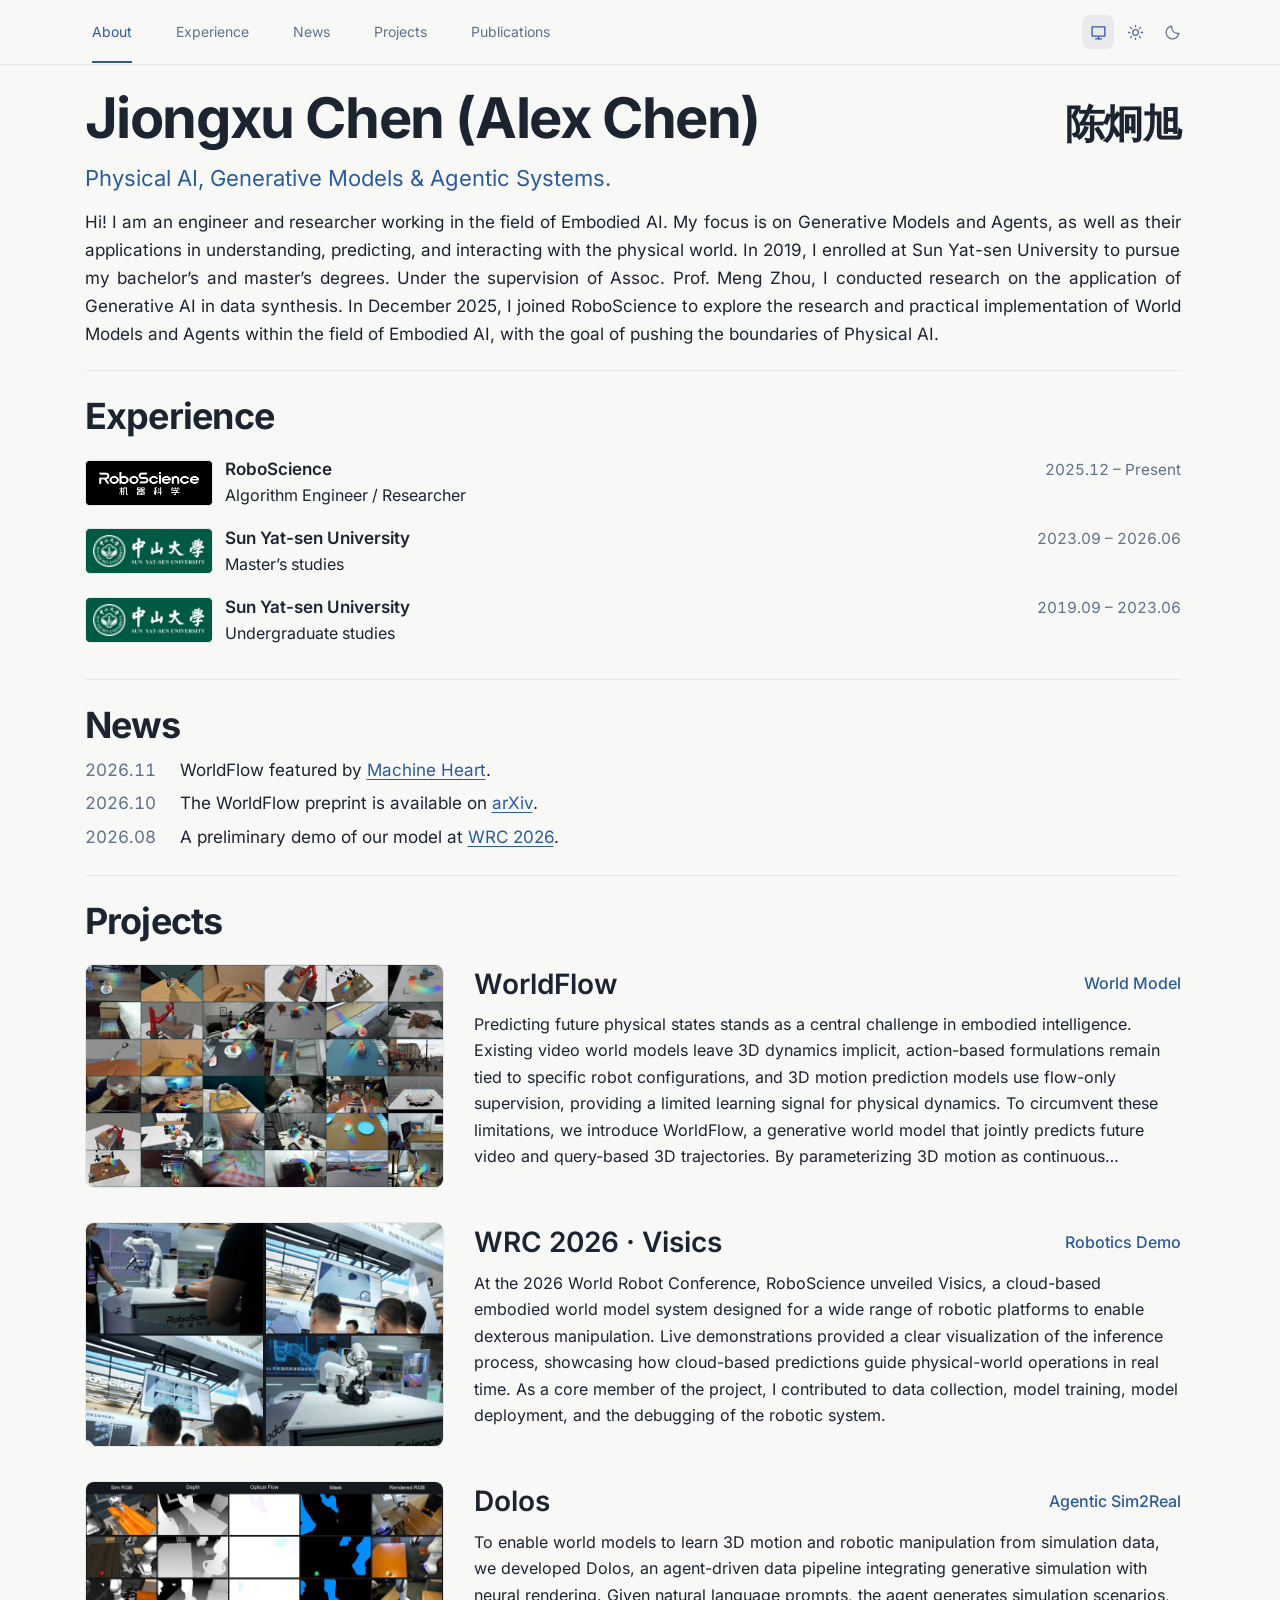
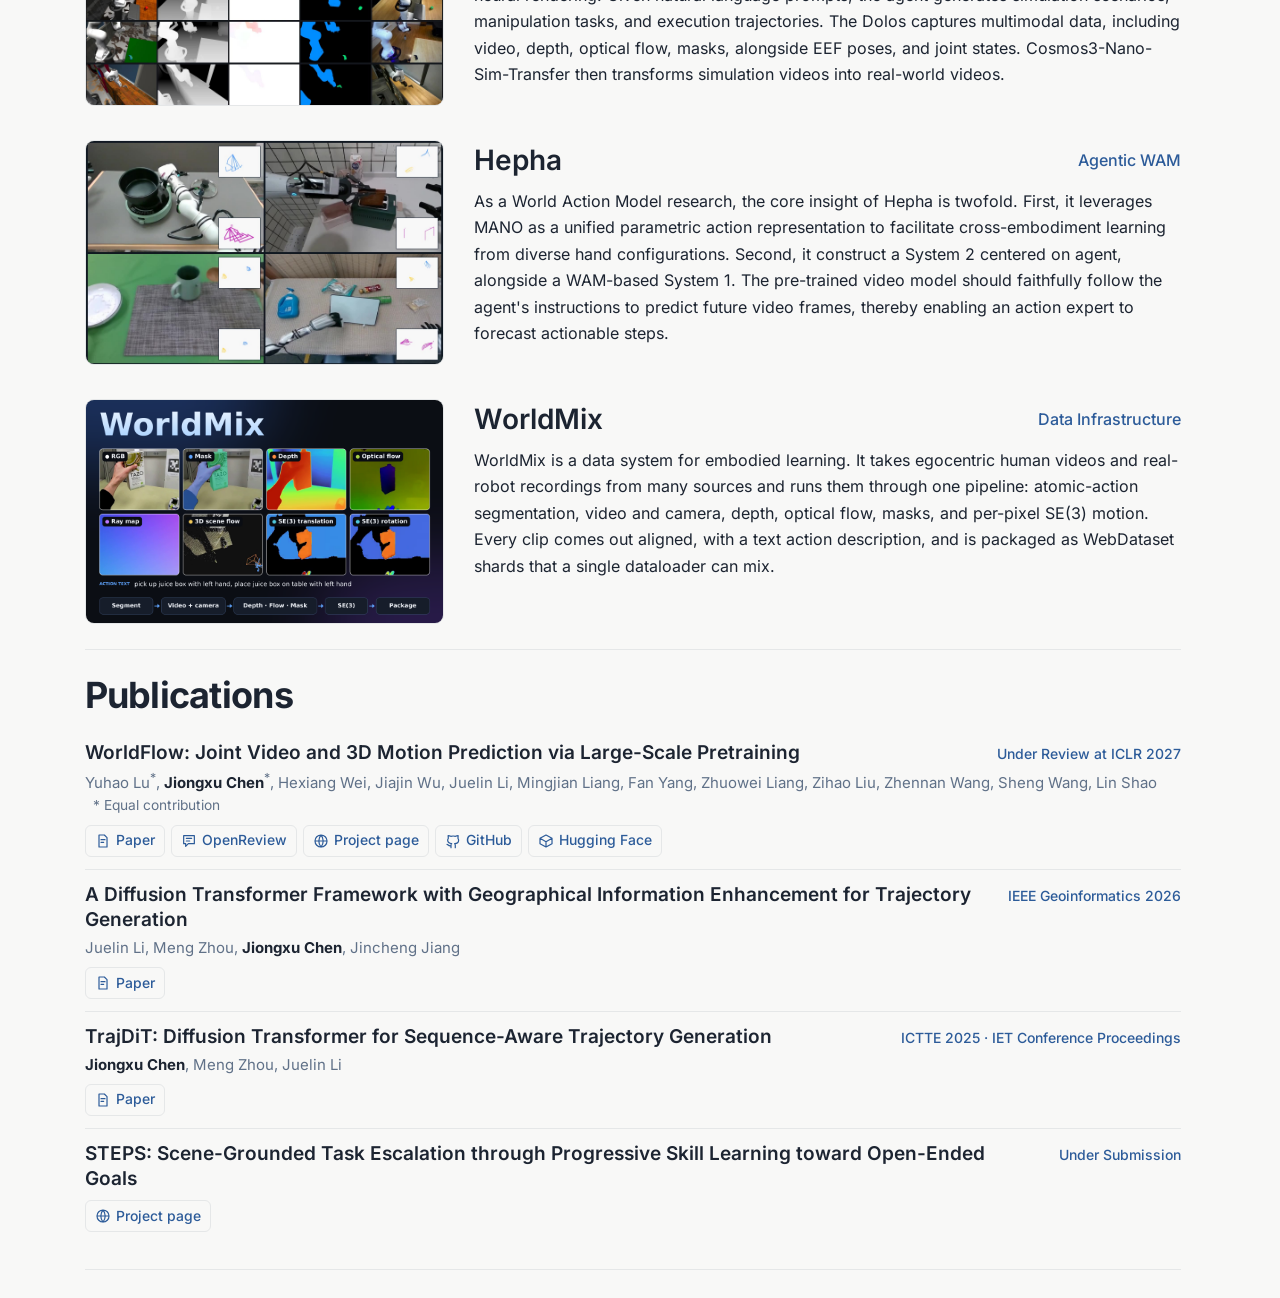
==== commit a3758002: "Add STEPS publication without author attribution" ====
--- a/index.html
+++ b/index.html
@@ -1 +1 @@
-<!DOCTYPE html><html lang="en"><head><meta charset="UTF-8"><meta name="viewport" content="width=device-width"><meta name="description" content="Research and engineering portfolio of Jiongxu Chen, covering physical AI, generative models, and agentic systems."><meta name="robots" content="noindex,nofollow"><title>Jiongxu Chen</title><link rel="icon" href="/favicon.svg"><script>try{const t=localStorage.getItem('theme')||'system';document.documentElement.dataset.theme=t;document.documentElement.style.colorScheme=t==='system'?(matchMedia('(prefers-color-scheme: dark)').matches?'dark':'light'):t;}catch{}</script><link rel="stylesheet" href="/_astro/index.5DleU7zk.css"><link rel="stylesheet" href="/_astro/_astro_content.C39nKzuz.css"></head><body><a class="skip" href="#main">Skip to content</a><header><div class="nav-wrap"><button class="menu" type="button" aria-expanded="false" aria-controls="navigation" aria-label="Navigation menu"><span class="menu-open-icon"><svg viewBox="0 0 24 24" fill="none" stroke="currentColor" stroke-width="1.8" stroke-linecap="round" stroke-linejoin="round" aria-hidden="true"><path d="M4 7h16 M4 12h16 M4 17h16"></path></svg></span><span class="menu-close-icon"><svg viewBox="0 0 24 24" fill="none" stroke="currentColor" stroke-width="1.8" stroke-linecap="round" stroke-linejoin="round" aria-hidden="true"><path d="M6 6l12 12 M18 6 6 18"></path></svg></span></button><nav id="navigation" aria-label="Main navigation"><a href="/#about" data-nav="about">About</a><a href="/#experience" data-nav="experience">Experience</a><a href="/#news" data-nav="news">News</a><a href="/#projects" data-nav="projects">Projects</a><a href="/#publications" data-nav="publications">Publications</a></nav><div class="tools"><div class="theme-switch" role="group" aria-label="Theme"><button type="button" data-set-theme="system" aria-label="System" title="System" aria-pressed="true"><svg viewBox="0 0 24 24" fill="none" stroke="currentColor" stroke-width="1.8" stroke-linecap="round" stroke-linejoin="round" aria-hidden="true"><path d="M3 4h18v13H3z M8 21h8 M12 17v4"></path></svg></button><button type="button" data-set-theme="light" aria-label="Light" title="Light" aria-pressed="false"><svg viewBox="0 0 24 24" fill="none" stroke="currentColor" stroke-width="1.8" stroke-linecap="round" stroke-linejoin="round" aria-hidden="true"><path d="M12 2v2 M12 20v2 M2 12h2 M20 12h2 M5 5l1.5 1.5 M17.5 17.5 19 19 M5 19l1.5-1.5 M17.5 6.5 19 5 M16 12a4 4 0 1 1-8 0 4 4 0 0 1 8 0Z"></path></svg></button><button type="button" data-set-theme="dark" aria-label="Dark" title="Dark" aria-pressed="false"><svg viewBox="0 0 24 24" fill="none" stroke="currentColor" stroke-width="1.8" stroke-linecap="round" stroke-linejoin="round" aria-hidden="true"><path d="M20.9 13.3A9 9 0 0 1 10.7 3.1 9 9 0 1 0 20.9 13.3Z"></path></svg></button></div></div></div></header><main id="main"><section class="profile" id="about" aria-label="About Me" data-astro-cid-7aropxhg><div class="profile-intro" data-astro-cid-7aropxhg><h1 class="profile-name" data-astro-cid-7aropxhg><span data-astro-cid-7aropxhg>Jiongxu Chen <span class="profile-alias" data-astro-cid-7aropxhg>(Alex Chen)</span></span><span class="profile-chinese-name" lang="zh" data-astro-cid-7aropxhg>陈炯旭</span></h1><p data-astro-cid-7aropxhg>Physical AI, Generative Models &amp; Agentic Systems.</p></div><p class="profile-bio" data-astro-cid-7aropxhg>Hi! I am an engineer and researcher working in the field of Embodied AI. My focus is on Generative Models and Agents, as well as their applications in understanding, predicting, and interacting with the physical world. In 2019, I enrolled at Sun Yat-sen University to pursue my bachelor’s and master’s degrees. Under the supervision of Assoc. Prof. Meng Zhou, I conducted research on the application of Generative AI in data synthesis. In December 2025, I joined RoboScience to explore the research and practical implementation of World Models and Agents within the field of Embodied AI, with the goal of pushing the boundaries of Physical AI.</p></section><section id="experience" data-astro-cid-bl6cniha><h2 data-astro-cid-bl6cniha>Experience</h2><ul class="experience-list" role="list" data-astro-cid-bl6cniha><li class="experience-entry" data-astro-cid-bl6cniha><a class="organization-logo roboscience" href="https://www.robosci.com/en/home-en/" aria-label="RoboScience" data-astro-cid-bl6cniha><img src="/images/organizations/roboscience.png" alt="" width="128" height="46" decoding="async" data-astro-cid-bl6cniha></a><a class="organization-name title-link" href="https://www.robosci.com/en/home-en/" data-astro-cid-bl6cniha>RoboScience</a><span class="experience-date" data-astro-cid-bl6cniha><time datetime="2025-12" data-astro-cid-bl6cniha>2025.12</time><span data-astro-cid-bl6cniha> – </span>Present</span><span class="experience-role" data-astro-cid-bl6cniha>Algorithm Engineer / Researcher</span></li><li class="experience-entry" data-astro-cid-bl6cniha><a class="organization-logo sysu" href="https://www.sysu.edu.cn/" aria-label="Sun Yat-sen University" data-astro-cid-bl6cniha><img src="/images/organizations/sysu.png" alt="" width="128" height="46" decoding="async" data-astro-cid-bl6cniha></a><a class="organization-name title-link" href="https://www.sysu.edu.cn/" data-astro-cid-bl6cniha>Sun Yat-sen University</a><span class="experience-date" data-astro-cid-bl6cniha><time datetime="2023-09" data-astro-cid-bl6cniha>2023.09</time><span data-astro-cid-bl6cniha> – </span><time datetime="2026-06" data-astro-cid-bl6cniha>2026.06</time></span><span class="experience-role" data-astro-cid-bl6cniha>Master’s studies</span></li><li class="experience-entry" data-astro-cid-bl6cniha><a class="organization-logo sysu" href="https://www.sysu.edu.cn/" aria-label="Sun Yat-sen University" data-astro-cid-bl6cniha><img src="/images/organizations/sysu.png" alt="" width="128" height="46" decoding="async" data-astro-cid-bl6cniha></a><a class="organization-name title-link" href="https://www.sysu.edu.cn/" data-astro-cid-bl6cniha>Sun Yat-sen University</a><span class="experience-date" data-astro-cid-bl6cniha><time datetime="2019-09" data-astro-cid-bl6cniha>2019.09</time><span data-astro-cid-bl6cniha> – </span><time datetime="2023-06" data-astro-cid-bl6cniha>2023.06</time></span><span class="experience-role" data-astro-cid-bl6cniha>Undergraduate studies</span></li></ul></section><section id="news" class="index-news" data-astro-cid-7aropxhg><h2 data-astro-cid-7aropxhg>News</h2><ul class="news-list" role="list" data-astro-cid-rqg5okp4><li data-astro-cid-rqg5okp4><time datetime="2026-11" data-astro-cid-rqg5okp4>2026.11</time><span data-astro-cid-rqg5okp4>WorldFlow featured by <a href="https://mp.weixin.qq.com/s/nxr34ClHbxqVW3aULfyYVQ" data-astro-cid-rqg5okp4>Machine Heart</a>.</span></li><li data-astro-cid-rqg5okp4><time datetime="2026-10" data-astro-cid-rqg5okp4>2026.10</time><span data-astro-cid-rqg5okp4>The WorldFlow preprint is available on <a href="https://arxiv.org/abs/2610.39278" data-astro-cid-rqg5okp4>arXiv</a>.</span></li><li data-astro-cid-rqg5okp4><time datetime="2026-08" data-astro-cid-rqg5okp4>2026.08</time><span data-astro-cid-rqg5okp4>A preliminary demo of our model at <a href="https://www.robosci.com/wrc-2026-rex-g1/" data-astro-cid-rqg5okp4>WRC 2026</a>.</span></li></ul></section><section id="projects" data-astro-cid-7aropxhg><h2 data-astro-cid-7aropxhg>Projects</h2><div class="project-grid" data-astro-cid-7aropxhg><article class="project" data-scroll-key="project-worldflow" data-astro-cid-7aropxhg><figure class="media video-cover" data-astro-cid-ssh65za6><video data-cover-video src="/videos/worldflow/teaser.mp4" poster="/videos/worldflow/poster.jpg" muted loop playsinline preload="none" aria-hidden="true" data-astro-cid-ssh65za6></video></figure><script type="module">var e=document.querySelectorAll(`[data-cover-video]`),t=matchMedia(`(prefers-reduced-motion: reduce)`);function n(){for(let n of e)t.matches?n.pause():n.paused&&n.play().catch(()=>{})}t.addEventListener(`change`,n),n();</script><div class="project-copy" data-astro-cid-7aropxhg><div class="project-heading" data-astro-cid-7aropxhg><h3 data-astro-cid-7aropxhg><a class="title-link" href="https://roboscience-ai.github.io/worldflow-page/" data-astro-cid-7aropxhg>WorldFlow</a></h3><span class="project-card-subtitle" data-astro-cid-7aropxhg>World Model</span></div><p class="project-description project-description-clamped" data-astro-cid-7aropxhg>Predicting future physical states stands as a central challenge in embodied intelligence. Existing video world models leave 3D dynamics implicit, action-based formulations remain tied to specific robot configurations, and 3D motion prediction models use flow-only supervision, providing a limited learning signal for physical dynamics. To circumvent these limitations, we introduce WorldFlow, a generative world model that jointly predicts future video and query-based 3D trajectories. By parameterizing 3D motion as continuous displacement tokens aligned with the video grid, a unified Mixture-of-Transformers (MoT) backbone jointly denoises both modalities under a rectified-flow objective. This formulation couples explicit geometric dynamics with visual evolution, effectively unlocking the physical commonsense embedded within pretrained video models. To empirically scale and validate this unified architecture, we train WorldFlow on a heterogeneous mixture of 1.44 million object-level samples spanning simulated and real-world domains. We further introduce WorldFlowBench, comprising 1,678 evaluation samples from 11 data sources across simulated and real-world interactions, including spatial reasoning tasks. Across all three evaluation sets, WorldFlow achieves the lowest average displacement error (ADE) and final displacement error (FDE) among the evaluated learning-based methods. Notably, on the challenging SpatialCog set, WorldFlow achieves an ADE of 0.060 m, a 54.2% reduction compared with the strongest external baseline. It also reduces ADE and FDE by 55.9% and 68.5%, respectively, compared with its flow-only variant.</p></div></article><article class="project" data-scroll-key="project-visics" data-astro-cid-7aropxhg><figure class="media"><img src="/media/wrc/cover.jpg" alt="Live world-model inference and robot demonstration at WRC" loading="lazy"></figure><div class="project-copy" data-astro-cid-7aropxhg><div class="project-heading" data-astro-cid-7aropxhg><h3 data-astro-cid-7aropxhg><a class="title-link" href="https://www.robosci.com/wrc-2026-rex-g1/" data-astro-cid-7aropxhg>WRC 2026 · Visics</a></h3><span class="project-card-subtitle" data-astro-cid-7aropxhg>Robotics Demo</span></div><p class="project-description" data-astro-cid-7aropxhg>At the 2026 World Robot Conference, RoboScience unveiled Visics, a cloud-based embodied world model system designed for a wide range of robotic platforms to enable dexterous manipulation. Live demonstrations provided a clear visualization of the inference process, showcasing how cloud-based predictions guide physical-world operations in real time. As a core member of the project, I contributed to data collection, model training, model deployment, and the debugging of the robotic system.</p></div></article><article class="project" data-scroll-key="project-dolos" data-astro-cid-7aropxhg><figure class="media video-cover" data-astro-cid-ssh65za6><video data-cover-video src="/media/dolos/teaser.mp4" poster="/media/dolos/poster.jpg" muted loop playsinline preload="none" aria-hidden="true" data-astro-cid-ssh65za6></video></figure><div class="project-copy" data-astro-cid-7aropxhg><div class="project-heading" data-astro-cid-7aropxhg><h3 data-astro-cid-7aropxhg>Dolos</h3><span class="project-card-subtitle" data-astro-cid-7aropxhg>Agentic Sim2Real</span></div><p class="project-description project-description-desktop-clamped" data-astro-cid-7aropxhg>To enable world models to learn 3D motion and robotic manipulation from simulation data, we developed Dolos, an agent-driven data pipeline integrating generative simulation with neural rendering. Given natural language prompts, the agent generates simulation scenarios, manipulation tasks, and execution trajectories. The Dolos captures multimodal data, including video, depth, optical flow, masks, alongside EEF poses, and joint states. Cosmos3-Nano-Sim-Transfer then transforms simulation videos into real-world videos.</p></div></article><article class="project" data-scroll-key="project-wam" data-astro-cid-7aropxhg><figure class="media video-cover" data-astro-cid-ssh65za6><video data-cover-video src="/media/wam/teaser.mp4" poster="/media/wam/poster.jpg" muted loop playsinline preload="none" aria-hidden="true" data-astro-cid-ssh65za6></video></figure><div class="project-copy" data-astro-cid-7aropxhg><div class="project-heading" data-astro-cid-7aropxhg><h3 data-astro-cid-7aropxhg>Hepha</h3><span class="project-card-subtitle" data-astro-cid-7aropxhg>Agentic WAM</span></div><p class="project-description project-description-desktop-clamped" data-astro-cid-7aropxhg>As a World Action Model research, the core insight of Hepha is twofold. First, it leverages MANO as a unified parametric action representation to facilitate cross-embodiment learning from diverse hand configurations. Second, it construct a System 2 centered on agent, alongside a WAM-based System 1. The pre-trained video model should faithfully follow the agent&#39;s instructions to predict future video frames, thereby enabling an action expert to forecast actionable steps.</p></div></article><article class="project" data-scroll-key="project-worldmix" data-astro-cid-7aropxhg><figure class="media"><img src="/media/worldmix/cover.png" alt="WorldMix pipeline and aligned data layers for a sample clip" loading="lazy"></figure><div class="project-copy" data-astro-cid-7aropxhg><div class="project-heading" data-astro-cid-7aropxhg><h3 data-astro-cid-7aropxhg>WorldMix</h3><span class="project-card-subtitle" data-astro-cid-7aropxhg>Data Infrastructure</span></div><p class="project-description" data-astro-cid-7aropxhg>WorldMix is a data system for embodied learning. It takes egocentric human videos and real-robot recordings from many sources and runs them through one pipeline: atomic-action segmentation, video and camera, depth, optical flow, masks, and per-pixel SE(3) motion. Every clip comes out aligned, with a text action description, and is packaged as WebDataset shards that a single dataloader can mix.</p></div></article></div></section><section id="publications" data-astro-cid-7aropxhg><h2 data-astro-cid-7aropxhg>Publications</h2><ol class="publication-list" role="list" data-astro-cid-7aropxhg><li data-astro-cid-7aropxhg><article class="publication" data-publication data-astro-cid-ent4rkus><h3 data-astro-cid-ent4rkus><a class="title-link" href="https://arxiv.org/abs/2610.39278" data-astro-cid-ent4rkus>WorldFlow: Joint Video and 3D Motion Prediction via Large-Scale Pretraining</a></h3><p class="publication-venue" data-astro-cid-ent4rkus>Under Review at ICLR 2027</p><p class="publication-authors" data-astro-cid-ent4rkus>Yuhao Lu<sup data-astro-cid-ent4rkus>*</sup>, <strong data-astro-cid-ent4rkus>Jiongxu Chen</strong><sup data-astro-cid-ent4rkus>*</sup>, Hexiang Wei, Jiajin Wu, Juelin Li, Mingjian Liang, Fan Yang, Zhuowei Liang, Zihao Liu, Zhennan Wang, Sheng Wang, Lin Shao<span class="publication-note" data-astro-cid-ent4rkus>* Equal contribution</span></p><div class="publication-links" data-astro-cid-ent4rkus><a href="https://arxiv.org/abs/2610.39278" data-astro-cid-ent4rkus><svg viewBox="0 0 24 24" fill="none" stroke="currentColor" stroke-width="1.8" stroke-linecap="round" stroke-linejoin="round" aria-hidden="true"><path d="M6 3h8l4 4v14H6z M9 10h6 M9 14h4"></path></svg>Paper</a><a href="https://openreview.net/forum?id=tIrGxQ9xFX" data-astro-cid-ent4rkus><svg viewBox="0 0 24 24" fill="none" stroke="currentColor" stroke-width="1.8" stroke-linecap="round" stroke-linejoin="round" aria-hidden="true"><path d="M4 4h16v12h-9l-4 4v-4H4z M8 8h8 M8 12h5"></path></svg>OpenReview</a><a href="https://roboscience-ai.github.io/worldflow-page/" data-astro-cid-ent4rkus><svg viewBox="0 0 24 24" fill="none" stroke="currentColor" stroke-width="1.8" stroke-linecap="round" stroke-linejoin="round" aria-hidden="true"><path d="M21 12a9 9 0 1 1-18 0 9 9 0 0 1 18 0Z M3 12h18 M12 3a14 14 0 0 1 0 18 14 14 0 0 1 0-18Z"></path></svg>Project page</a><a href="https://github.com/roboscience-ai/worldflow" data-astro-cid-ent4rkus><svg viewBox="0 0 24 24" fill="none" stroke="currentColor" stroke-width="1.8" stroke-linecap="round" stroke-linejoin="round" aria-hidden="true"><path d="M9 19c-4 1-4-2-6-2 M9 22v-4c0-1 .3-2 1-2-4-.5-6-2-6-5 0-2 1-3 1-3l-.3-4s2 0 4 1a13 13 0 0 1 7 0c2-1 4-1 4-1l-.3 4s1 1 1 3c0 3-2 5-6 5 .7.5 1 1.4 1 2v4"></path></svg>GitHub</a><a href="https://huggingface.co/papers/2610.39278" data-astro-cid-ent4rkus><svg viewBox="0 0 24 24" fill="none" stroke="currentColor" stroke-width="1.8" stroke-linecap="round" stroke-linejoin="round" aria-hidden="true"><path d="M12 3 21 8v8l-9 5-9-5V8z M3 8l9 5 9-5 M12 13v8"></path></svg>Hugging Face</a></div></article></li><li data-astro-cid-7aropxhg><article class="publication" data-publication data-astro-cid-ent4rkus><h3 data-astro-cid-ent4rkus><a class="title-link" href="https://doi.org/10.1109/geoinformatics72247.2026.11665096" data-astro-cid-ent4rkus>A Diffusion Transformer Framework with Geographical Information Enhancement for Trajectory Generation</a></h3><p class="publication-venue" data-astro-cid-ent4rkus>IEEE Geoinformatics 2026</p><p class="publication-authors" data-astro-cid-ent4rkus>Juelin Li, Meng Zhou, <strong data-astro-cid-ent4rkus>Jiongxu Chen</strong>, Jincheng Jiang</p><div class="publication-links" data-astro-cid-ent4rkus><a href="https://doi.org/10.1109/geoinformatics72247.2026.11665096" data-astro-cid-ent4rkus><svg viewBox="0 0 24 24" fill="none" stroke="currentColor" stroke-width="1.8" stroke-linecap="round" stroke-linejoin="round" aria-hidden="true"><path d="M6 3h8l4 4v14H6z M9 10h6 M9 14h4"></path></svg>Paper</a></div></article></li><li data-astro-cid-7aropxhg><article class="publication" data-publication data-astro-cid-ent4rkus><h3 data-astro-cid-ent4rkus><a class="title-link" href="https://doi.org/10.1049/icp.2026.2270" data-astro-cid-ent4rkus>TrajDiT: Diffusion Transformer for Sequence-Aware Trajectory Generation</a></h3><p class="publication-venue" data-astro-cid-ent4rkus>ICTTE 2025 · IET Conference Proceedings</p><p class="publication-authors" data-astro-cid-ent4rkus><strong data-astro-cid-ent4rkus>Jiongxu Chen</strong>, Meng Zhou, Juelin Li</p><div class="publication-links" data-astro-cid-ent4rkus><a href="https://doi.org/10.1049/icp.2026.2270" data-astro-cid-ent4rkus><svg viewBox="0 0 24 24" fill="none" stroke="currentColor" stroke-width="1.8" stroke-linecap="round" stroke-linejoin="round" aria-hidden="true"><path d="M6 3h8l4 4v14H6z M9 10h6 M9 14h4"></path></svg>Paper</a></div></article></li></ol></section></main><script type="module">var e=document.querySelectorAll(`[data-set-theme]`),t=matchMedia(`(prefers-color-scheme: dark)`),n=document.documentElement.dataset.theme||`system`;[`system`,`light`,`dark`].includes(n)||(n=`system`);function r(){document.documentElement.dataset.theme=n,document.documentElement.style.colorScheme=n===`system`?t.matches?`dark`:`light`:n,e.forEach(e=>e.setAttribute(`aria-pressed`,String(e.dataset.setTheme===n)))}e.forEach(e=>e.addEventListener(`click`,()=>{n=e.dataset.setTheme;try{localStorage.setItem(`theme`,n)}catch{}r()})),t.addEventListener(`change`,r),r();var i=document.querySelector(`.menu`),a=document.getElementById(`navigation`),o=[...a.querySelectorAll(`[data-nav]`)],s=matchMedia(`(max-width: 720px)`);function c(e){i.setAttribute(`aria-expanded`,String(e)),a.classList.toggle(`open`,e)}i.addEventListener(`click`,()=>c(i.getAttribute(`aria-expanded`)!==`true`)),o.forEach(e=>e.addEventListener(`click`,()=>c(!1))),document.addEventListener(`keydown`,e=>{e.key===`Escape`&&i.getAttribute(`aria-expanded`)===`true`&&(c(!1),i.focus())}),document.addEventListener(`click`,e=>{e.target instanceof Node&&!i.contains(e.target)&&!a.contains(e.target)&&c(!1)}),s.addEventListener(`change`,()=>c(!1));var l=o.flatMap(e=>{let t=document.getElementById(e.dataset.nav??``);return t?[{link:e,section:t}]:[]}),u=!1;function d(){u=!1;let e=document.documentElement,t=parseFloat(getComputedStyle(e).scrollPaddingTop)+2,n=window.scrollY>0&&window.scrollY+e.clientHeight>=e.scrollHeight-2?l.at(-1):[...l].reverse().find(({section:e})=>e.getBoundingClientRect().top<=t);for(let{link:e}of l)e===n?.link?e.setAttribute(`aria-current`,`location`):e.removeAttribute(`aria-current`)}function f(){u||(u=!0,requestAnimationFrame(d))}l.length&&(window.addEventListener(`scroll`,f,{passive:!0}),window.addEventListener(`resize`,f),window.addEventListener(`pageshow`,f),f());</script></body></html>+<!DOCTYPE html><html lang="en"><head><meta charset="UTF-8"><meta name="viewport" content="width=device-width"><meta name="description" content="Research and engineering portfolio of Jiongxu Chen, covering physical AI, generative models, and agentic systems."><meta name="robots" content="noindex,nofollow"><title>Jiongxu Chen</title><link rel="icon" href="/favicon.svg"><script>try{const t=localStorage.getItem('theme')||'system';document.documentElement.dataset.theme=t;document.documentElement.style.colorScheme=t==='system'?(matchMedia('(prefers-color-scheme: dark)').matches?'dark':'light'):t;}catch{}</script><link rel="stylesheet" href="/_astro/index.5DleU7zk.css"><link rel="stylesheet" href="/_astro/_astro_content.C39nKzuz.css"></head><body><a class="skip" href="#main">Skip to content</a><header><div class="nav-wrap"><button class="menu" type="button" aria-expanded="false" aria-controls="navigation" aria-label="Navigation menu"><span class="menu-open-icon"><svg viewBox="0 0 24 24" fill="none" stroke="currentColor" stroke-width="1.8" stroke-linecap="round" stroke-linejoin="round" aria-hidden="true"><path d="M4 7h16 M4 12h16 M4 17h16"></path></svg></span><span class="menu-close-icon"><svg viewBox="0 0 24 24" fill="none" stroke="currentColor" stroke-width="1.8" stroke-linecap="round" stroke-linejoin="round" aria-hidden="true"><path d="M6 6l12 12 M18 6 6 18"></path></svg></span></button><nav id="navigation" aria-label="Main navigation"><a href="/#about" data-nav="about">About</a><a href="/#experience" data-nav="experience">Experience</a><a href="/#news" data-nav="news">News</a><a href="/#projects" data-nav="projects">Projects</a><a href="/#publications" data-nav="publications">Publications</a></nav><div class="tools"><div class="theme-switch" role="group" aria-label="Theme"><button type="button" data-set-theme="system" aria-label="System" title="System" aria-pressed="true"><svg viewBox="0 0 24 24" fill="none" stroke="currentColor" stroke-width="1.8" stroke-linecap="round" stroke-linejoin="round" aria-hidden="true"><path d="M3 4h18v13H3z M8 21h8 M12 17v4"></path></svg></button><button type="button" data-set-theme="light" aria-label="Light" title="Light" aria-pressed="false"><svg viewBox="0 0 24 24" fill="none" stroke="currentColor" stroke-width="1.8" stroke-linecap="round" stroke-linejoin="round" aria-hidden="true"><path d="M12 2v2 M12 20v2 M2 12h2 M20 12h2 M5 5l1.5 1.5 M17.5 17.5 19 19 M5 19l1.5-1.5 M17.5 6.5 19 5 M16 12a4 4 0 1 1-8 0 4 4 0 0 1 8 0Z"></path></svg></button><button type="button" data-set-theme="dark" aria-label="Dark" title="Dark" aria-pressed="false"><svg viewBox="0 0 24 24" fill="none" stroke="currentColor" stroke-width="1.8" stroke-linecap="round" stroke-linejoin="round" aria-hidden="true"><path d="M20.9 13.3A9 9 0 0 1 10.7 3.1 9 9 0 1 0 20.9 13.3Z"></path></svg></button></div></div></div></header><main id="main"><section class="profile" id="about" aria-label="About Me" data-astro-cid-7aropxhg><div class="profile-intro" data-astro-cid-7aropxhg><h1 class="profile-name" data-astro-cid-7aropxhg><span data-astro-cid-7aropxhg>Jiongxu Chen <span class="profile-alias" data-astro-cid-7aropxhg>(Alex Chen)</span></span><span class="profile-chinese-name" lang="zh" data-astro-cid-7aropxhg>陈炯旭</span></h1><p data-astro-cid-7aropxhg>Physical AI, Generative Models &amp; Agentic Systems.</p></div><p class="profile-bio" data-astro-cid-7aropxhg>Hi! I am an engineer and researcher working in the field of Embodied AI. My focus is on Generative Models and Agents, as well as their applications in understanding, predicting, and interacting with the physical world. In 2019, I enrolled at Sun Yat-sen University to pursue my bachelor’s and master’s degrees. Under the supervision of Assoc. Prof. Meng Zhou, I conducted research on the application of Generative AI in data synthesis. In December 2025, I joined RoboScience to explore the research and practical implementation of World Models and Agents within the field of Embodied AI, with the goal of pushing the boundaries of Physical AI.</p></section><section id="experience" data-astro-cid-bl6cniha><h2 data-astro-cid-bl6cniha>Experience</h2><ul class="experience-list" role="list" data-astro-cid-bl6cniha><li class="experience-entry" data-astro-cid-bl6cniha><a class="organization-logo roboscience" href="https://www.robosci.com/en/home-en/" aria-label="RoboScience" data-astro-cid-bl6cniha><img src="/images/organizations/roboscience.png" alt="" width="128" height="46" decoding="async" data-astro-cid-bl6cniha></a><a class="organization-name title-link" href="https://www.robosci.com/en/home-en/" data-astro-cid-bl6cniha>RoboScience</a><span class="experience-date" data-astro-cid-bl6cniha><time datetime="2025-12" data-astro-cid-bl6cniha>2025.12</time><span data-astro-cid-bl6cniha> – </span>Present</span><span class="experience-role" data-astro-cid-bl6cniha>Algorithm Engineer / Researcher</span></li><li class="experience-entry" data-astro-cid-bl6cniha><a class="organization-logo sysu" href="https://www.sysu.edu.cn/" aria-label="Sun Yat-sen University" data-astro-cid-bl6cniha><img src="/images/organizations/sysu.png" alt="" width="128" height="46" decoding="async" data-astro-cid-bl6cniha></a><a class="organization-name title-link" href="https://www.sysu.edu.cn/" data-astro-cid-bl6cniha>Sun Yat-sen University</a><span class="experience-date" data-astro-cid-bl6cniha><time datetime="2023-09" data-astro-cid-bl6cniha>2023.09</time><span data-astro-cid-bl6cniha> – </span><time datetime="2026-06" data-astro-cid-bl6cniha>2026.06</time></span><span class="experience-role" data-astro-cid-bl6cniha>Master’s studies</span></li><li class="experience-entry" data-astro-cid-bl6cniha><a class="organization-logo sysu" href="https://www.sysu.edu.cn/" aria-label="Sun Yat-sen University" data-astro-cid-bl6cniha><img src="/images/organizations/sysu.png" alt="" width="128" height="46" decoding="async" data-astro-cid-bl6cniha></a><a class="organization-name title-link" href="https://www.sysu.edu.cn/" data-astro-cid-bl6cniha>Sun Yat-sen University</a><span class="experience-date" data-astro-cid-bl6cniha><time datetime="2019-09" data-astro-cid-bl6cniha>2019.09</time><span data-astro-cid-bl6cniha> – </span><time datetime="2023-06" data-astro-cid-bl6cniha>2023.06</time></span><span class="experience-role" data-astro-cid-bl6cniha>Undergraduate studies</span></li></ul></section><section id="news" class="index-news" data-astro-cid-7aropxhg><h2 data-astro-cid-7aropxhg>News</h2><ul class="news-list" role="list" data-astro-cid-rqg5okp4><li data-astro-cid-rqg5okp4><time datetime="2026-11" data-astro-cid-rqg5okp4>2026.11</time><span data-astro-cid-rqg5okp4>WorldFlow featured by <a href="https://mp.weixin.qq.com/s/nxr34ClHbxqVW3aULfyYVQ" data-astro-cid-rqg5okp4>Machine Heart</a>.</span></li><li data-astro-cid-rqg5okp4><time datetime="2026-10" data-astro-cid-rqg5okp4>2026.10</time><span data-astro-cid-rqg5okp4>The WorldFlow preprint is available on <a href="https://arxiv.org/abs/2610.39278" data-astro-cid-rqg5okp4>arXiv</a>.</span></li><li data-astro-cid-rqg5okp4><time datetime="2026-08" data-astro-cid-rqg5okp4>2026.08</time><span data-astro-cid-rqg5okp4>A preliminary demo of our model at <a href="https://www.robosci.com/wrc-2026-rex-g1/" data-astro-cid-rqg5okp4>WRC 2026</a>.</span></li></ul></section><section id="projects" data-astro-cid-7aropxhg><h2 data-astro-cid-7aropxhg>Projects</h2><div class="project-grid" data-astro-cid-7aropxhg><article class="project" data-scroll-key="project-worldflow" data-astro-cid-7aropxhg><figure class="media video-cover" data-astro-cid-ssh65za6><video data-cover-video src="/videos/worldflow/teaser.mp4" poster="/videos/worldflow/poster.jpg" muted loop playsinline preload="none" aria-hidden="true" data-astro-cid-ssh65za6></video></figure><script type="module">var e=document.querySelectorAll(`[data-cover-video]`),t=matchMedia(`(prefers-reduced-motion: reduce)`);function n(){for(let n of e)t.matches?n.pause():n.paused&&n.play().catch(()=>{})}t.addEventListener(`change`,n),n();</script><div class="project-copy" data-astro-cid-7aropxhg><div class="project-heading" data-astro-cid-7aropxhg><h3 data-astro-cid-7aropxhg><a class="title-link" href="https://roboscience-ai.github.io/worldflow-page/" data-astro-cid-7aropxhg>WorldFlow</a></h3><span class="project-card-subtitle" data-astro-cid-7aropxhg>World Model</span></div><p class="project-description project-description-clamped" data-astro-cid-7aropxhg>Predicting future physical states stands as a central challenge in embodied intelligence. Existing video world models leave 3D dynamics implicit, action-based formulations remain tied to specific robot configurations, and 3D motion prediction models use flow-only supervision, providing a limited learning signal for physical dynamics. To circumvent these limitations, we introduce WorldFlow, a generative world model that jointly predicts future video and query-based 3D trajectories. By parameterizing 3D motion as continuous displacement tokens aligned with the video grid, a unified Mixture-of-Transformers (MoT) backbone jointly denoises both modalities under a rectified-flow objective. This formulation couples explicit geometric dynamics with visual evolution, effectively unlocking the physical commonsense embedded within pretrained video models. To empirically scale and validate this unified architecture, we train WorldFlow on a heterogeneous mixture of 1.44 million object-level samples spanning simulated and real-world domains. We further introduce WorldFlowBench, comprising 1,678 evaluation samples from 11 data sources across simulated and real-world interactions, including spatial reasoning tasks. Across all three evaluation sets, WorldFlow achieves the lowest average displacement error (ADE) and final displacement error (FDE) among the evaluated learning-based methods. Notably, on the challenging SpatialCog set, WorldFlow achieves an ADE of 0.060 m, a 54.2% reduction compared with the strongest external baseline. It also reduces ADE and FDE by 55.9% and 68.5%, respectively, compared with its flow-only variant.</p></div></article><article class="project" data-scroll-key="project-visics" data-astro-cid-7aropxhg><figure class="media"><img src="/media/wrc/cover.jpg" alt="Live world-model inference and robot demonstration at WRC" loading="lazy"></figure><div class="project-copy" data-astro-cid-7aropxhg><div class="project-heading" data-astro-cid-7aropxhg><h3 data-astro-cid-7aropxhg><a class="title-link" href="https://www.robosci.com/wrc-2026-rex-g1/" data-astro-cid-7aropxhg>WRC 2026 · Visics</a></h3><span class="project-card-subtitle" data-astro-cid-7aropxhg>Robotics Demo</span></div><p class="project-description" data-astro-cid-7aropxhg>At the 2026 World Robot Conference, RoboScience unveiled Visics, a cloud-based embodied world model system designed for a wide range of robotic platforms to enable dexterous manipulation. Live demonstrations provided a clear visualization of the inference process, showcasing how cloud-based predictions guide physical-world operations in real time. As a core member of the project, I contributed to data collection, model training, model deployment, and the debugging of the robotic system.</p></div></article><article class="project" data-scroll-key="project-dolos" data-astro-cid-7aropxhg><figure class="media video-cover" data-astro-cid-ssh65za6><video data-cover-video src="/media/dolos/teaser.mp4" poster="/media/dolos/poster.jpg" muted loop playsinline preload="none" aria-hidden="true" data-astro-cid-ssh65za6></video></figure><div class="project-copy" data-astro-cid-7aropxhg><div class="project-heading" data-astro-cid-7aropxhg><h3 data-astro-cid-7aropxhg>Dolos</h3><span class="project-card-subtitle" data-astro-cid-7aropxhg>Agentic Sim2Real</span></div><p class="project-description project-description-desktop-clamped" data-astro-cid-7aropxhg>To enable world models to learn 3D motion and robotic manipulation from simulation data, we developed Dolos, an agent-driven data pipeline integrating generative simulation with neural rendering. Given natural language prompts, the agent generates simulation scenarios, manipulation tasks, and execution trajectories. The Dolos captures multimodal data, including video, depth, optical flow, masks, alongside EEF poses, and joint states. Cosmos3-Nano-Sim-Transfer then transforms simulation videos into real-world videos.</p></div></article><article class="project" data-scroll-key="project-wam" data-astro-cid-7aropxhg><figure class="media video-cover" data-astro-cid-ssh65za6><video data-cover-video src="/media/wam/teaser.mp4" poster="/media/wam/poster.jpg" muted loop playsinline preload="none" aria-hidden="true" data-astro-cid-ssh65za6></video></figure><div class="project-copy" data-astro-cid-7aropxhg><div class="project-heading" data-astro-cid-7aropxhg><h3 data-astro-cid-7aropxhg>Hepha</h3><span class="project-card-subtitle" data-astro-cid-7aropxhg>Agentic WAM</span></div><p class="project-description project-description-desktop-clamped" data-astro-cid-7aropxhg>As a World Action Model research, the core insight of Hepha is twofold. First, it leverages MANO as a unified parametric action representation to facilitate cross-embodiment learning from diverse hand configurations. Second, it construct a System 2 centered on agent, alongside a WAM-based System 1. The pre-trained video model should faithfully follow the agent&#39;s instructions to predict future video frames, thereby enabling an action expert to forecast actionable steps.</p></div></article><article class="project" data-scroll-key="project-worldmix" data-astro-cid-7aropxhg><figure class="media"><img src="/media/worldmix/cover.png" alt="WorldMix pipeline and aligned data layers for a sample clip" loading="lazy"></figure><div class="project-copy" data-astro-cid-7aropxhg><div class="project-heading" data-astro-cid-7aropxhg><h3 data-astro-cid-7aropxhg>WorldMix</h3><span class="project-card-subtitle" data-astro-cid-7aropxhg>Data Infrastructure</span></div><p class="project-description" data-astro-cid-7aropxhg>WorldMix is a data system for embodied learning. It takes egocentric human videos and real-robot recordings from many sources and runs them through one pipeline: atomic-action segmentation, video and camera, depth, optical flow, masks, and per-pixel SE(3) motion. Every clip comes out aligned, with a text action description, and is packaged as WebDataset shards that a single dataloader can mix.</p></div></article></div></section><section id="publications" data-astro-cid-7aropxhg><h2 data-astro-cid-7aropxhg>Publications</h2><ol class="publication-list" role="list" data-astro-cid-7aropxhg><li data-astro-cid-7aropxhg><article class="publication" data-publication data-astro-cid-ent4rkus><h3 data-astro-cid-ent4rkus><a class="title-link" href="https://arxiv.org/abs/2610.39278" data-astro-cid-ent4rkus>WorldFlow: Joint Video and 3D Motion Prediction via Large-Scale Pretraining</a></h3><p class="publication-venue" data-astro-cid-ent4rkus>Under Review at ICLR 2027</p><p class="publication-authors" data-astro-cid-ent4rkus>Yuhao Lu<sup data-astro-cid-ent4rkus>*</sup>, <strong data-astro-cid-ent4rkus>Jiongxu Chen</strong><sup data-astro-cid-ent4rkus>*</sup>, Hexiang Wei, Jiajin Wu, Juelin Li, Mingjian Liang, Fan Yang, Zhuowei Liang, Zihao Liu, Zhennan Wang, Sheng Wang, Lin Shao<span class="publication-note" data-astro-cid-ent4rkus>* Equal contribution</span></p><div class="publication-links" data-astro-cid-ent4rkus><a href="https://arxiv.org/abs/2610.39278" data-astro-cid-ent4rkus><svg viewBox="0 0 24 24" fill="none" stroke="currentColor" stroke-width="1.8" stroke-linecap="round" stroke-linejoin="round" aria-hidden="true"><path d="M6 3h8l4 4v14H6z M9 10h6 M9 14h4"></path></svg>Paper</a><a href="https://openreview.net/forum?id=tIrGxQ9xFX" data-astro-cid-ent4rkus><svg viewBox="0 0 24 24" fill="none" stroke="currentColor" stroke-width="1.8" stroke-linecap="round" stroke-linejoin="round" aria-hidden="true"><path d="M4 4h16v12h-9l-4 4v-4H4z M8 8h8 M8 12h5"></path></svg>OpenReview</a><a href="https://roboscience-ai.github.io/worldflow-page/" data-astro-cid-ent4rkus><svg viewBox="0 0 24 24" fill="none" stroke="currentColor" stroke-width="1.8" stroke-linecap="round" stroke-linejoin="round" aria-hidden="true"><path d="M21 12a9 9 0 1 1-18 0 9 9 0 0 1 18 0Z M3 12h18 M12 3a14 14 0 0 1 0 18 14 14 0 0 1 0-18Z"></path></svg>Project page</a><a href="https://github.com/roboscience-ai/worldflow" data-astro-cid-ent4rkus><svg viewBox="0 0 24 24" fill="none" stroke="currentColor" stroke-width="1.8" stroke-linecap="round" stroke-linejoin="round" aria-hidden="true"><path d="M9 19c-4 1-4-2-6-2 M9 22v-4c0-1 .3-2 1-2-4-.5-6-2-6-5 0-2 1-3 1-3l-.3-4s2 0 4 1a13 13 0 0 1 7 0c2-1 4-1 4-1l-.3 4s1 1 1 3c0 3-2 5-6 5 .7.5 1 1.4 1 2v4"></path></svg>GitHub</a><a href="https://huggingface.co/papers/2610.39278" data-astro-cid-ent4rkus><svg viewBox="0 0 24 24" fill="none" stroke="currentColor" stroke-width="1.8" stroke-linecap="round" stroke-linejoin="round" aria-hidden="true"><path d="M12 3 21 8v8l-9 5-9-5V8z M3 8l9 5 9-5 M12 13v8"></path></svg>Hugging Face</a></div></article></li><li data-astro-cid-7aropxhg><article class="publication" data-publication data-astro-cid-ent4rkus><h3 data-astro-cid-ent4rkus><a class="title-link" href="https://doi.org/10.1109/geoinformatics72247.2026.11665096" data-astro-cid-ent4rkus>A Diffusion Transformer Framework with Geographical Information Enhancement for Trajectory Generation</a></h3><p class="publication-venue" data-astro-cid-ent4rkus>IEEE Geoinformatics 2026</p><p class="publication-authors" data-astro-cid-ent4rkus>Juelin Li, Meng Zhou, <strong data-astro-cid-ent4rkus>Jiongxu Chen</strong>, Jincheng Jiang</p><div class="publication-links" data-astro-cid-ent4rkus><a href="https://doi.org/10.1109/geoinformatics72247.2026.11665096" data-astro-cid-ent4rkus><svg viewBox="0 0 24 24" fill="none" stroke="currentColor" stroke-width="1.8" stroke-linecap="round" stroke-linejoin="round" aria-hidden="true"><path d="M6 3h8l4 4v14H6z M9 10h6 M9 14h4"></path></svg>Paper</a></div></article></li><li data-astro-cid-7aropxhg><article class="publication" data-publication data-astro-cid-ent4rkus><h3 data-astro-cid-ent4rkus><a class="title-link" href="https://doi.org/10.1049/icp.2026.2270" data-astro-cid-ent4rkus>TrajDiT: Diffusion Transformer for Sequence-Aware Trajectory Generation</a></h3><p class="publication-venue" data-astro-cid-ent4rkus>ICTTE 2025 · IET Conference Proceedings</p><p class="publication-authors" data-astro-cid-ent4rkus><strong data-astro-cid-ent4rkus>Jiongxu Chen</strong>, Meng Zhou, Juelin Li</p><div class="publication-links" data-astro-cid-ent4rkus><a href="https://doi.org/10.1049/icp.2026.2270" data-astro-cid-ent4rkus><svg viewBox="0 0 24 24" fill="none" stroke="currentColor" stroke-width="1.8" stroke-linecap="round" stroke-linejoin="round" aria-hidden="true"><path d="M6 3h8l4 4v14H6z M9 10h6 M9 14h4"></path></svg>Paper</a></div></article></li><li data-astro-cid-7aropxhg><article class="publication" data-publication data-astro-cid-ent4rkus><h3 data-astro-cid-ent4rkus><a class="title-link" href="https://steps-rbs.github.io/" data-astro-cid-ent4rkus>STEPS: Scene-Grounded Task Escalation through Progressive Skill Learning toward Open-Ended Goals</a></h3><p class="publication-venue" data-astro-cid-ent4rkus>Under Submission</p><div class="publication-links" data-astro-cid-ent4rkus><a href="https://steps-rbs.github.io/" data-astro-cid-ent4rkus><svg viewBox="0 0 24 24" fill="none" stroke="currentColor" stroke-width="1.8" stroke-linecap="round" stroke-linejoin="round" aria-hidden="true"><path d="M21 12a9 9 0 1 1-18 0 9 9 0 0 1 18 0Z M3 12h18 M12 3a14 14 0 0 1 0 18 14 14 0 0 1 0-18Z"></path></svg>Project page</a></div></article></li></ol></section></main><script type="module">var e=document.querySelectorAll(`[data-set-theme]`),t=matchMedia(`(prefers-color-scheme: dark)`),n=document.documentElement.dataset.theme||`system`;[`system`,`light`,`dark`].includes(n)||(n=`system`);function r(){document.documentElement.dataset.theme=n,document.documentElement.style.colorScheme=n===`system`?t.matches?`dark`:`light`:n,e.forEach(e=>e.setAttribute(`aria-pressed`,String(e.dataset.setTheme===n)))}e.forEach(e=>e.addEventListener(`click`,()=>{n=e.dataset.setTheme;try{localStorage.setItem(`theme`,n)}catch{}r()})),t.addEventListener(`change`,r),r();var i=document.querySelector(`.menu`),a=document.getElementById(`navigation`),o=[...a.querySelectorAll(`[data-nav]`)],s=matchMedia(`(max-width: 720px)`);function c(e){i.setAttribute(`aria-expanded`,String(e)),a.classList.toggle(`open`,e)}i.addEventListener(`click`,()=>c(i.getAttribute(`aria-expanded`)!==`true`)),o.forEach(e=>e.addEventListener(`click`,()=>c(!1))),document.addEventListener(`keydown`,e=>{e.key===`Escape`&&i.getAttribute(`aria-expanded`)===`true`&&(c(!1),i.focus())}),document.addEventListener(`click`,e=>{e.target instanceof Node&&!i.contains(e.target)&&!a.contains(e.target)&&c(!1)}),s.addEventListener(`change`,()=>c(!1));var l=o.flatMap(e=>{let t=document.getElementById(e.dataset.nav??``);return t?[{link:e,section:t}]:[]}),u=!1;function d(){u=!1;let e=document.documentElement,t=parseFloat(getComputedStyle(e).scrollPaddingTop)+2,n=window.scrollY>0&&window.scrollY+e.clientHeight>=e.scrollHeight-2?l.at(-1):[...l].reverse().find(({section:e})=>e.getBoundingClientRect().top<=t);for(let{link:e}of l)e===n?.link?e.setAttribute(`aria-current`,`location`):e.removeAttribute(`aria-current`)}function f(){u||(u=!0,requestAnimationFrame(d))}l.length&&(window.addEventListener(`scroll`,f,{passive:!0}),window.addEventListener(`resize`,f),window.addEventListener(`pageshow`,f),f());</script></body></html>
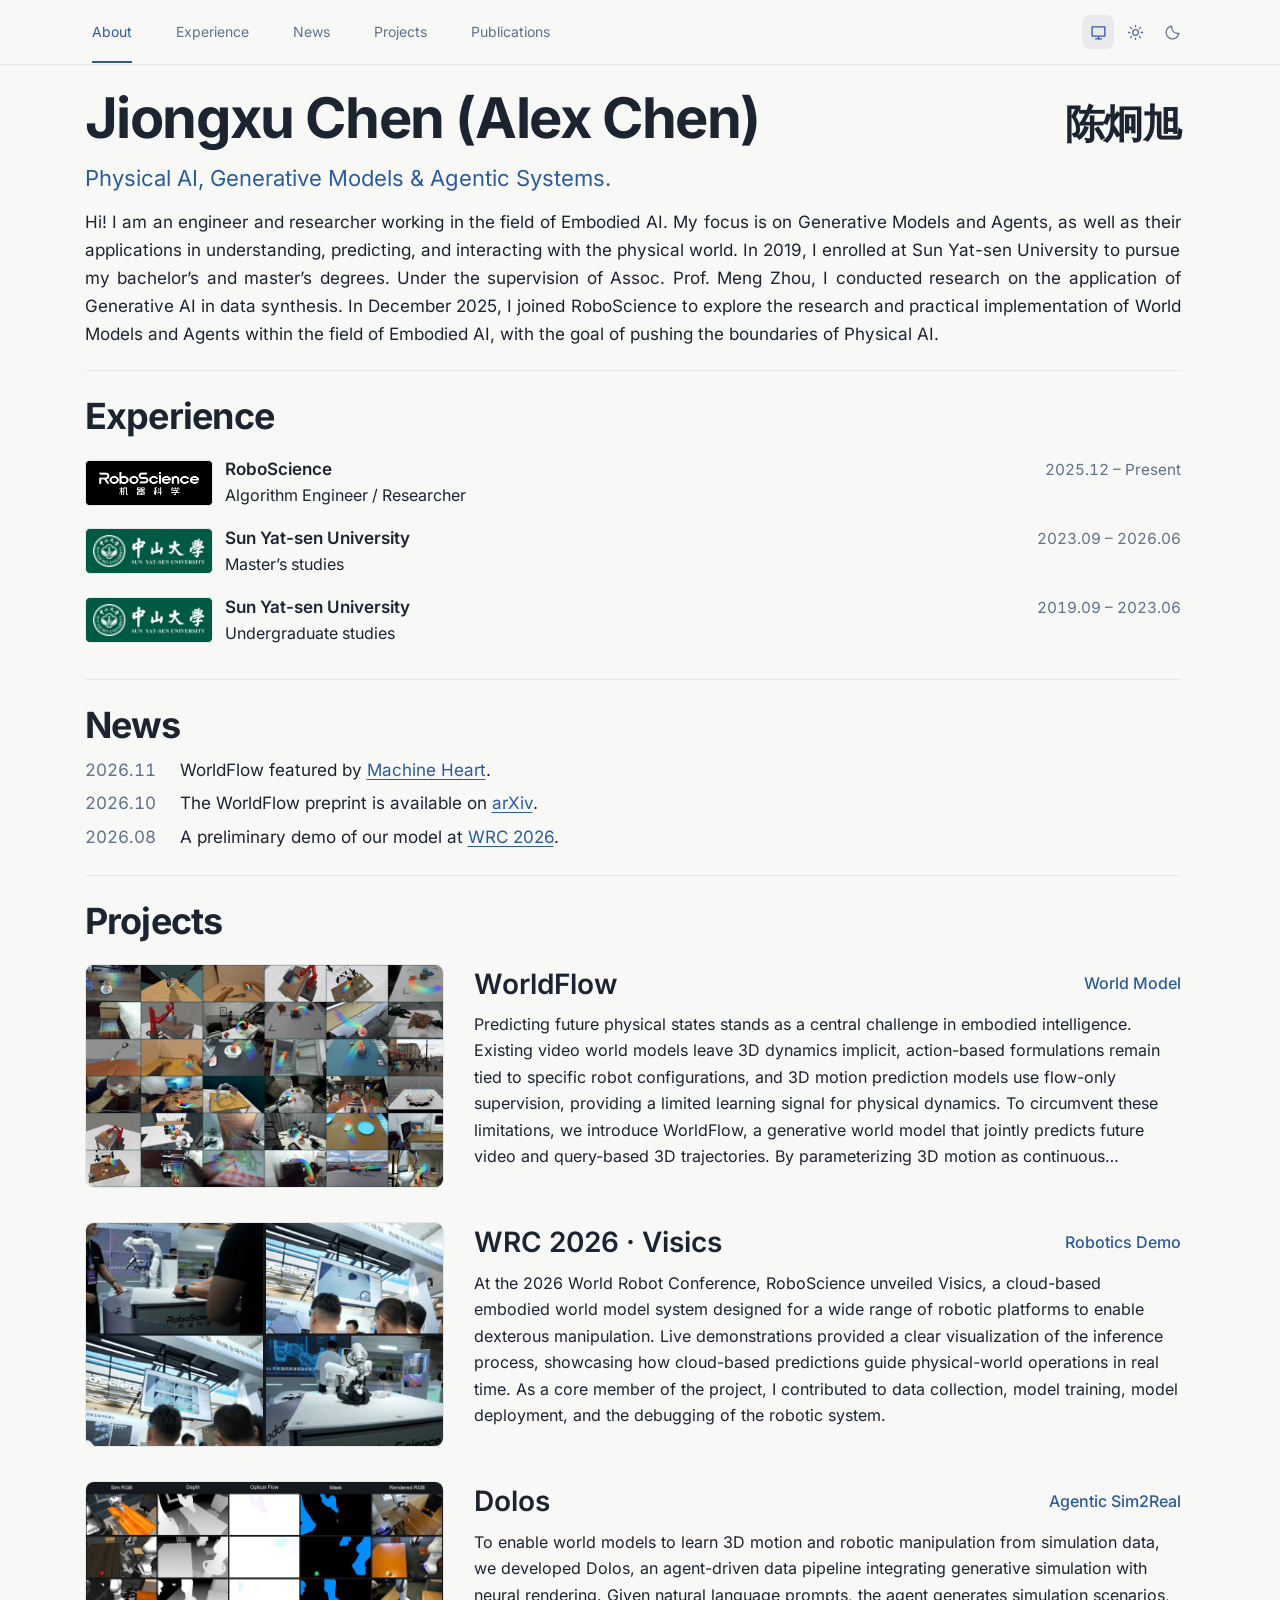
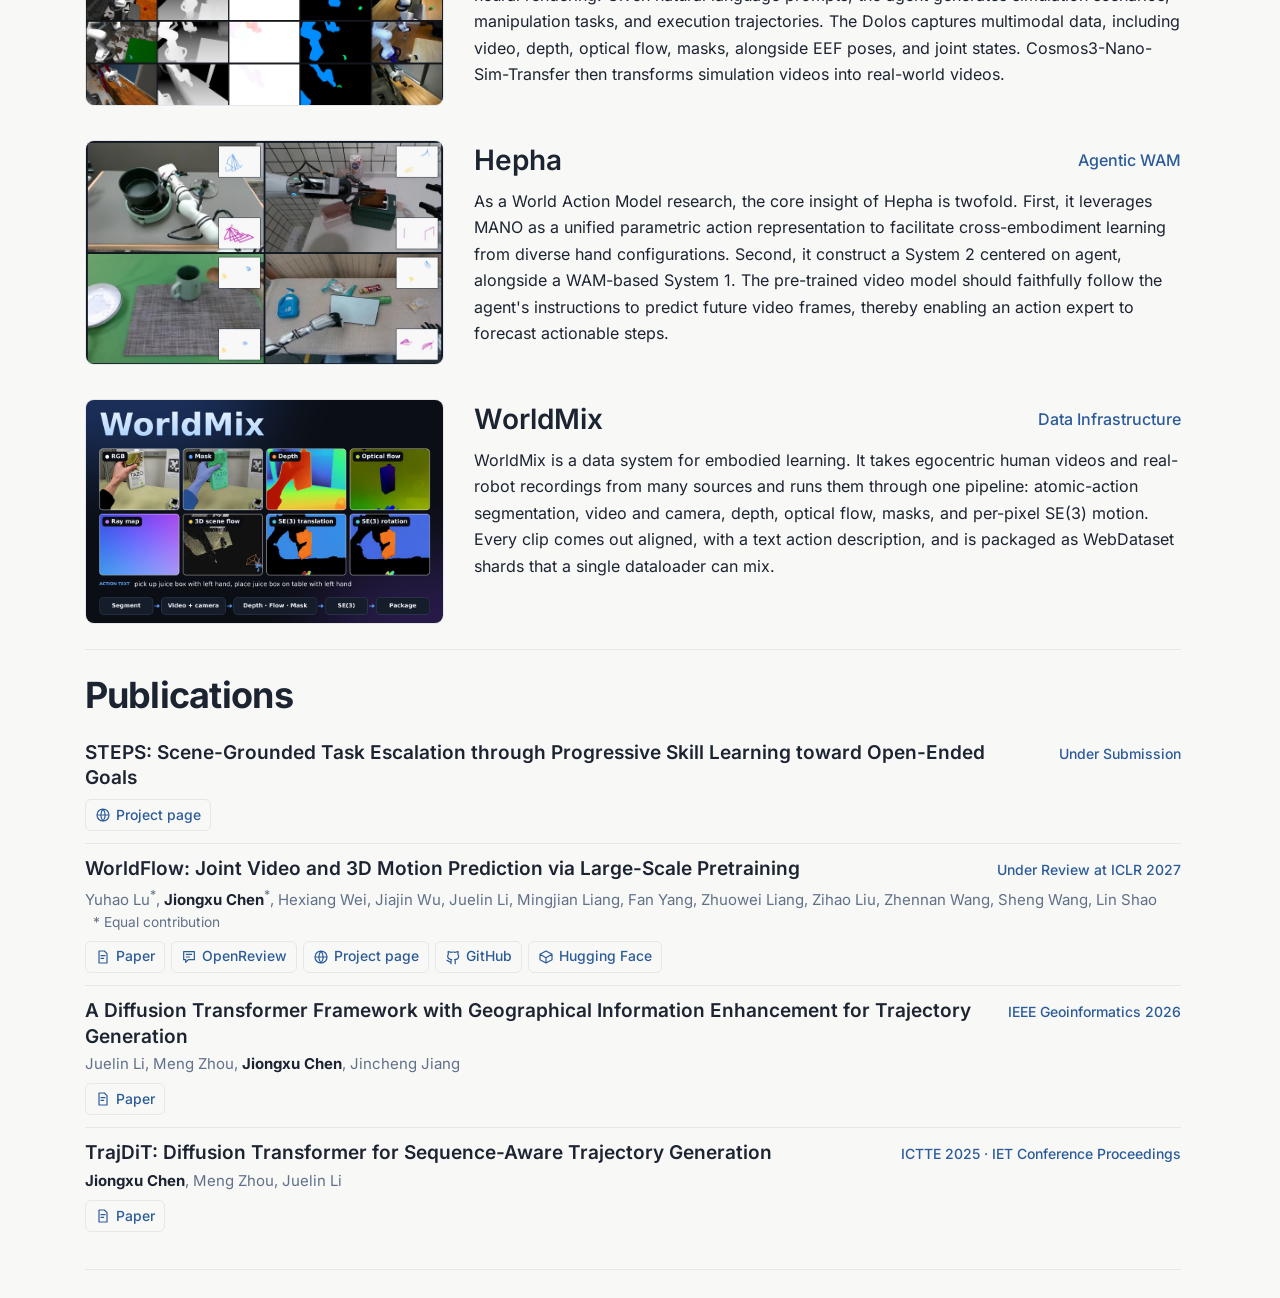
==== commit fd37ad97: "Place STEPS first in publications" ====
--- a/index.html
+++ b/index.html
@@ -1 +1 @@
-<!DOCTYPE html><html lang="en"><head><meta charset="UTF-8"><meta name="viewport" content="width=device-width"><meta name="description" content="Research and engineering portfolio of Jiongxu Chen, covering physical AI, generative models, and agentic systems."><meta name="robots" content="noindex,nofollow"><title>Jiongxu Chen</title><link rel="icon" href="/favicon.svg"><script>try{const t=localStorage.getItem('theme')||'system';document.documentElement.dataset.theme=t;document.documentElement.style.colorScheme=t==='system'?(matchMedia('(prefers-color-scheme: dark)').matches?'dark':'light'):t;}catch{}</script><link rel="stylesheet" href="/_astro/index.5DleU7zk.css"><link rel="stylesheet" href="/_astro/_astro_content.C39nKzuz.css"></head><body><a class="skip" href="#main">Skip to content</a><header><div class="nav-wrap"><button class="menu" type="button" aria-expanded="false" aria-controls="navigation" aria-label="Navigation menu"><span class="menu-open-icon"><svg viewBox="0 0 24 24" fill="none" stroke="currentColor" stroke-width="1.8" stroke-linecap="round" stroke-linejoin="round" aria-hidden="true"><path d="M4 7h16 M4 12h16 M4 17h16"></path></svg></span><span class="menu-close-icon"><svg viewBox="0 0 24 24" fill="none" stroke="currentColor" stroke-width="1.8" stroke-linecap="round" stroke-linejoin="round" aria-hidden="true"><path d="M6 6l12 12 M18 6 6 18"></path></svg></span></button><nav id="navigation" aria-label="Main navigation"><a href="/#about" data-nav="about">About</a><a href="/#experience" data-nav="experience">Experience</a><a href="/#news" data-nav="news">News</a><a href="/#projects" data-nav="projects">Projects</a><a href="/#publications" data-nav="publications">Publications</a></nav><div class="tools"><div class="theme-switch" role="group" aria-label="Theme"><button type="button" data-set-theme="system" aria-label="System" title="System" aria-pressed="true"><svg viewBox="0 0 24 24" fill="none" stroke="currentColor" stroke-width="1.8" stroke-linecap="round" stroke-linejoin="round" aria-hidden="true"><path d="M3 4h18v13H3z M8 21h8 M12 17v4"></path></svg></button><button type="button" data-set-theme="light" aria-label="Light" title="Light" aria-pressed="false"><svg viewBox="0 0 24 24" fill="none" stroke="currentColor" stroke-width="1.8" stroke-linecap="round" stroke-linejoin="round" aria-hidden="true"><path d="M12 2v2 M12 20v2 M2 12h2 M20 12h2 M5 5l1.5 1.5 M17.5 17.5 19 19 M5 19l1.5-1.5 M17.5 6.5 19 5 M16 12a4 4 0 1 1-8 0 4 4 0 0 1 8 0Z"></path></svg></button><button type="button" data-set-theme="dark" aria-label="Dark" title="Dark" aria-pressed="false"><svg viewBox="0 0 24 24" fill="none" stroke="currentColor" stroke-width="1.8" stroke-linecap="round" stroke-linejoin="round" aria-hidden="true"><path d="M20.9 13.3A9 9 0 0 1 10.7 3.1 9 9 0 1 0 20.9 13.3Z"></path></svg></button></div></div></div></header><main id="main"><section class="profile" id="about" aria-label="About Me" data-astro-cid-7aropxhg><div class="profile-intro" data-astro-cid-7aropxhg><h1 class="profile-name" data-astro-cid-7aropxhg><span data-astro-cid-7aropxhg>Jiongxu Chen <span class="profile-alias" data-astro-cid-7aropxhg>(Alex Chen)</span></span><span class="profile-chinese-name" lang="zh" data-astro-cid-7aropxhg>陈炯旭</span></h1><p data-astro-cid-7aropxhg>Physical AI, Generative Models &amp; Agentic Systems.</p></div><p class="profile-bio" data-astro-cid-7aropxhg>Hi! I am an engineer and researcher working in the field of Embodied AI. My focus is on Generative Models and Agents, as well as their applications in understanding, predicting, and interacting with the physical world. In 2019, I enrolled at Sun Yat-sen University to pursue my bachelor’s and master’s degrees. Under the supervision of Assoc. Prof. Meng Zhou, I conducted research on the application of Generative AI in data synthesis. In December 2025, I joined RoboScience to explore the research and practical implementation of World Models and Agents within the field of Embodied AI, with the goal of pushing the boundaries of Physical AI.</p></section><section id="experience" data-astro-cid-bl6cniha><h2 data-astro-cid-bl6cniha>Experience</h2><ul class="experience-list" role="list" data-astro-cid-bl6cniha><li class="experience-entry" data-astro-cid-bl6cniha><a class="organization-logo roboscience" href="https://www.robosci.com/en/home-en/" aria-label="RoboScience" data-astro-cid-bl6cniha><img src="/images/organizations/roboscience.png" alt="" width="128" height="46" decoding="async" data-astro-cid-bl6cniha></a><a class="organization-name title-link" href="https://www.robosci.com/en/home-en/" data-astro-cid-bl6cniha>RoboScience</a><span class="experience-date" data-astro-cid-bl6cniha><time datetime="2025-12" data-astro-cid-bl6cniha>2025.12</time><span data-astro-cid-bl6cniha> – </span>Present</span><span class="experience-role" data-astro-cid-bl6cniha>Algorithm Engineer / Researcher</span></li><li class="experience-entry" data-astro-cid-bl6cniha><a class="organization-logo sysu" href="https://www.sysu.edu.cn/" aria-label="Sun Yat-sen University" data-astro-cid-bl6cniha><img src="/images/organizations/sysu.png" alt="" width="128" height="46" decoding="async" data-astro-cid-bl6cniha></a><a class="organization-name title-link" href="https://www.sysu.edu.cn/" data-astro-cid-bl6cniha>Sun Yat-sen University</a><span class="experience-date" data-astro-cid-bl6cniha><time datetime="2023-09" data-astro-cid-bl6cniha>2023.09</time><span data-astro-cid-bl6cniha> – </span><time datetime="2026-06" data-astro-cid-bl6cniha>2026.06</time></span><span class="experience-role" data-astro-cid-bl6cniha>Master’s studies</span></li><li class="experience-entry" data-astro-cid-bl6cniha><a class="organization-logo sysu" href="https://www.sysu.edu.cn/" aria-label="Sun Yat-sen University" data-astro-cid-bl6cniha><img src="/images/organizations/sysu.png" alt="" width="128" height="46" decoding="async" data-astro-cid-bl6cniha></a><a class="organization-name title-link" href="https://www.sysu.edu.cn/" data-astro-cid-bl6cniha>Sun Yat-sen University</a><span class="experience-date" data-astro-cid-bl6cniha><time datetime="2019-09" data-astro-cid-bl6cniha>2019.09</time><span data-astro-cid-bl6cniha> – </span><time datetime="2023-06" data-astro-cid-bl6cniha>2023.06</time></span><span class="experience-role" data-astro-cid-bl6cniha>Undergraduate studies</span></li></ul></section><section id="news" class="index-news" data-astro-cid-7aropxhg><h2 data-astro-cid-7aropxhg>News</h2><ul class="news-list" role="list" data-astro-cid-rqg5okp4><li data-astro-cid-rqg5okp4><time datetime="2026-11" data-astro-cid-rqg5okp4>2026.11</time><span data-astro-cid-rqg5okp4>WorldFlow featured by <a href="https://mp.weixin.qq.com/s/nxr34ClHbxqVW3aULfyYVQ" data-astro-cid-rqg5okp4>Machine Heart</a>.</span></li><li data-astro-cid-rqg5okp4><time datetime="2026-10" data-astro-cid-rqg5okp4>2026.10</time><span data-astro-cid-rqg5okp4>The WorldFlow preprint is available on <a href="https://arxiv.org/abs/2610.39278" data-astro-cid-rqg5okp4>arXiv</a>.</span></li><li data-astro-cid-rqg5okp4><time datetime="2026-08" data-astro-cid-rqg5okp4>2026.08</time><span data-astro-cid-rqg5okp4>A preliminary demo of our model at <a href="https://www.robosci.com/wrc-2026-rex-g1/" data-astro-cid-rqg5okp4>WRC 2026</a>.</span></li></ul></section><section id="projects" data-astro-cid-7aropxhg><h2 data-astro-cid-7aropxhg>Projects</h2><div class="project-grid" data-astro-cid-7aropxhg><article class="project" data-scroll-key="project-worldflow" data-astro-cid-7aropxhg><figure class="media video-cover" data-astro-cid-ssh65za6><video data-cover-video src="/videos/worldflow/teaser.mp4" poster="/videos/worldflow/poster.jpg" muted loop playsinline preload="none" aria-hidden="true" data-astro-cid-ssh65za6></video></figure><script type="module">var e=document.querySelectorAll(`[data-cover-video]`),t=matchMedia(`(prefers-reduced-motion: reduce)`);function n(){for(let n of e)t.matches?n.pause():n.paused&&n.play().catch(()=>{})}t.addEventListener(`change`,n),n();</script><div class="project-copy" data-astro-cid-7aropxhg><div class="project-heading" data-astro-cid-7aropxhg><h3 data-astro-cid-7aropxhg><a class="title-link" href="https://roboscience-ai.github.io/worldflow-page/" data-astro-cid-7aropxhg>WorldFlow</a></h3><span class="project-card-subtitle" data-astro-cid-7aropxhg>World Model</span></div><p class="project-description project-description-clamped" data-astro-cid-7aropxhg>Predicting future physical states stands as a central challenge in embodied intelligence. Existing video world models leave 3D dynamics implicit, action-based formulations remain tied to specific robot configurations, and 3D motion prediction models use flow-only supervision, providing a limited learning signal for physical dynamics. To circumvent these limitations, we introduce WorldFlow, a generative world model that jointly predicts future video and query-based 3D trajectories. By parameterizing 3D motion as continuous displacement tokens aligned with the video grid, a unified Mixture-of-Transformers (MoT) backbone jointly denoises both modalities under a rectified-flow objective. This formulation couples explicit geometric dynamics with visual evolution, effectively unlocking the physical commonsense embedded within pretrained video models. To empirically scale and validate this unified architecture, we train WorldFlow on a heterogeneous mixture of 1.44 million object-level samples spanning simulated and real-world domains. We further introduce WorldFlowBench, comprising 1,678 evaluation samples from 11 data sources across simulated and real-world interactions, including spatial reasoning tasks. Across all three evaluation sets, WorldFlow achieves the lowest average displacement error (ADE) and final displacement error (FDE) among the evaluated learning-based methods. Notably, on the challenging SpatialCog set, WorldFlow achieves an ADE of 0.060 m, a 54.2% reduction compared with the strongest external baseline. It also reduces ADE and FDE by 55.9% and 68.5%, respectively, compared with its flow-only variant.</p></div></article><article class="project" data-scroll-key="project-visics" data-astro-cid-7aropxhg><figure class="media"><img src="/media/wrc/cover.jpg" alt="Live world-model inference and robot demonstration at WRC" loading="lazy"></figure><div class="project-copy" data-astro-cid-7aropxhg><div class="project-heading" data-astro-cid-7aropxhg><h3 data-astro-cid-7aropxhg><a class="title-link" href="https://www.robosci.com/wrc-2026-rex-g1/" data-astro-cid-7aropxhg>WRC 2026 · Visics</a></h3><span class="project-card-subtitle" data-astro-cid-7aropxhg>Robotics Demo</span></div><p class="project-description" data-astro-cid-7aropxhg>At the 2026 World Robot Conference, RoboScience unveiled Visics, a cloud-based embodied world model system designed for a wide range of robotic platforms to enable dexterous manipulation. Live demonstrations provided a clear visualization of the inference process, showcasing how cloud-based predictions guide physical-world operations in real time. As a core member of the project, I contributed to data collection, model training, model deployment, and the debugging of the robotic system.</p></div></article><article class="project" data-scroll-key="project-dolos" data-astro-cid-7aropxhg><figure class="media video-cover" data-astro-cid-ssh65za6><video data-cover-video src="/media/dolos/teaser.mp4" poster="/media/dolos/poster.jpg" muted loop playsinline preload="none" aria-hidden="true" data-astro-cid-ssh65za6></video></figure><div class="project-copy" data-astro-cid-7aropxhg><div class="project-heading" data-astro-cid-7aropxhg><h3 data-astro-cid-7aropxhg>Dolos</h3><span class="project-card-subtitle" data-astro-cid-7aropxhg>Agentic Sim2Real</span></div><p class="project-description project-description-desktop-clamped" data-astro-cid-7aropxhg>To enable world models to learn 3D motion and robotic manipulation from simulation data, we developed Dolos, an agent-driven data pipeline integrating generative simulation with neural rendering. Given natural language prompts, the agent generates simulation scenarios, manipulation tasks, and execution trajectories. The Dolos captures multimodal data, including video, depth, optical flow, masks, alongside EEF poses, and joint states. Cosmos3-Nano-Sim-Transfer then transforms simulation videos into real-world videos.</p></div></article><article class="project" data-scroll-key="project-wam" data-astro-cid-7aropxhg><figure class="media video-cover" data-astro-cid-ssh65za6><video data-cover-video src="/media/wam/teaser.mp4" poster="/media/wam/poster.jpg" muted loop playsinline preload="none" aria-hidden="true" data-astro-cid-ssh65za6></video></figure><div class="project-copy" data-astro-cid-7aropxhg><div class="project-heading" data-astro-cid-7aropxhg><h3 data-astro-cid-7aropxhg>Hepha</h3><span class="project-card-subtitle" data-astro-cid-7aropxhg>Agentic WAM</span></div><p class="project-description project-description-desktop-clamped" data-astro-cid-7aropxhg>As a World Action Model research, the core insight of Hepha is twofold. First, it leverages MANO as a unified parametric action representation to facilitate cross-embodiment learning from diverse hand configurations. Second, it construct a System 2 centered on agent, alongside a WAM-based System 1. The pre-trained video model should faithfully follow the agent&#39;s instructions to predict future video frames, thereby enabling an action expert to forecast actionable steps.</p></div></article><article class="project" data-scroll-key="project-worldmix" data-astro-cid-7aropxhg><figure class="media"><img src="/media/worldmix/cover.png" alt="WorldMix pipeline and aligned data layers for a sample clip" loading="lazy"></figure><div class="project-copy" data-astro-cid-7aropxhg><div class="project-heading" data-astro-cid-7aropxhg><h3 data-astro-cid-7aropxhg>WorldMix</h3><span class="project-card-subtitle" data-astro-cid-7aropxhg>Data Infrastructure</span></div><p class="project-description" data-astro-cid-7aropxhg>WorldMix is a data system for embodied learning. It takes egocentric human videos and real-robot recordings from many sources and runs them through one pipeline: atomic-action segmentation, video and camera, depth, optical flow, masks, and per-pixel SE(3) motion. Every clip comes out aligned, with a text action description, and is packaged as WebDataset shards that a single dataloader can mix.</p></div></article></div></section><section id="publications" data-astro-cid-7aropxhg><h2 data-astro-cid-7aropxhg>Publications</h2><ol class="publication-list" role="list" data-astro-cid-7aropxhg><li data-astro-cid-7aropxhg><article class="publication" data-publication data-astro-cid-ent4rkus><h3 data-astro-cid-ent4rkus><a class="title-link" href="https://arxiv.org/abs/2610.39278" data-astro-cid-ent4rkus>WorldFlow: Joint Video and 3D Motion Prediction via Large-Scale Pretraining</a></h3><p class="publication-venue" data-astro-cid-ent4rkus>Under Review at ICLR 2027</p><p class="publication-authors" data-astro-cid-ent4rkus>Yuhao Lu<sup data-astro-cid-ent4rkus>*</sup>, <strong data-astro-cid-ent4rkus>Jiongxu Chen</strong><sup data-astro-cid-ent4rkus>*</sup>, Hexiang Wei, Jiajin Wu, Juelin Li, Mingjian Liang, Fan Yang, Zhuowei Liang, Zihao Liu, Zhennan Wang, Sheng Wang, Lin Shao<span class="publication-note" data-astro-cid-ent4rkus>* Equal contribution</span></p><div class="publication-links" data-astro-cid-ent4rkus><a href="https://arxiv.org/abs/2610.39278" data-astro-cid-ent4rkus><svg viewBox="0 0 24 24" fill="none" stroke="currentColor" stroke-width="1.8" stroke-linecap="round" stroke-linejoin="round" aria-hidden="true"><path d="M6 3h8l4 4v14H6z M9 10h6 M9 14h4"></path></svg>Paper</a><a href="https://openreview.net/forum?id=tIrGxQ9xFX" data-astro-cid-ent4rkus><svg viewBox="0 0 24 24" fill="none" stroke="currentColor" stroke-width="1.8" stroke-linecap="round" stroke-linejoin="round" aria-hidden="true"><path d="M4 4h16v12h-9l-4 4v-4H4z M8 8h8 M8 12h5"></path></svg>OpenReview</a><a href="https://roboscience-ai.github.io/worldflow-page/" data-astro-cid-ent4rkus><svg viewBox="0 0 24 24" fill="none" stroke="currentColor" stroke-width="1.8" stroke-linecap="round" stroke-linejoin="round" aria-hidden="true"><path d="M21 12a9 9 0 1 1-18 0 9 9 0 0 1 18 0Z M3 12h18 M12 3a14 14 0 0 1 0 18 14 14 0 0 1 0-18Z"></path></svg>Project page</a><a href="https://github.com/roboscience-ai/worldflow" data-astro-cid-ent4rkus><svg viewBox="0 0 24 24" fill="none" stroke="currentColor" stroke-width="1.8" stroke-linecap="round" stroke-linejoin="round" aria-hidden="true"><path d="M9 19c-4 1-4-2-6-2 M9 22v-4c0-1 .3-2 1-2-4-.5-6-2-6-5 0-2 1-3 1-3l-.3-4s2 0 4 1a13 13 0 0 1 7 0c2-1 4-1 4-1l-.3 4s1 1 1 3c0 3-2 5-6 5 .7.5 1 1.4 1 2v4"></path></svg>GitHub</a><a href="https://huggingface.co/papers/2610.39278" data-astro-cid-ent4rkus><svg viewBox="0 0 24 24" fill="none" stroke="currentColor" stroke-width="1.8" stroke-linecap="round" stroke-linejoin="round" aria-hidden="true"><path d="M12 3 21 8v8l-9 5-9-5V8z M3 8l9 5 9-5 M12 13v8"></path></svg>Hugging Face</a></div></article></li><li data-astro-cid-7aropxhg><article class="publication" data-publication data-astro-cid-ent4rkus><h3 data-astro-cid-ent4rkus><a class="title-link" href="https://doi.org/10.1109/geoinformatics72247.2026.11665096" data-astro-cid-ent4rkus>A Diffusion Transformer Framework with Geographical Information Enhancement for Trajectory Generation</a></h3><p class="publication-venue" data-astro-cid-ent4rkus>IEEE Geoinformatics 2026</p><p class="publication-authors" data-astro-cid-ent4rkus>Juelin Li, Meng Zhou, <strong data-astro-cid-ent4rkus>Jiongxu Chen</strong>, Jincheng Jiang</p><div class="publication-links" data-astro-cid-ent4rkus><a href="https://doi.org/10.1109/geoinformatics72247.2026.11665096" data-astro-cid-ent4rkus><svg viewBox="0 0 24 24" fill="none" stroke="currentColor" stroke-width="1.8" stroke-linecap="round" stroke-linejoin="round" aria-hidden="true"><path d="M6 3h8l4 4v14H6z M9 10h6 M9 14h4"></path></svg>Paper</a></div></article></li><li data-astro-cid-7aropxhg><article class="publication" data-publication data-astro-cid-ent4rkus><h3 data-astro-cid-ent4rkus><a class="title-link" href="https://doi.org/10.1049/icp.2026.2270" data-astro-cid-ent4rkus>TrajDiT: Diffusion Transformer for Sequence-Aware Trajectory Generation</a></h3><p class="publication-venue" data-astro-cid-ent4rkus>ICTTE 2025 · IET Conference Proceedings</p><p class="publication-authors" data-astro-cid-ent4rkus><strong data-astro-cid-ent4rkus>Jiongxu Chen</strong>, Meng Zhou, Juelin Li</p><div class="publication-links" data-astro-cid-ent4rkus><a href="https://doi.org/10.1049/icp.2026.2270" data-astro-cid-ent4rkus><svg viewBox="0 0 24 24" fill="none" stroke="currentColor" stroke-width="1.8" stroke-linecap="round" stroke-linejoin="round" aria-hidden="true"><path d="M6 3h8l4 4v14H6z M9 10h6 M9 14h4"></path></svg>Paper</a></div></article></li><li data-astro-cid-7aropxhg><article class="publication" data-publication data-astro-cid-ent4rkus><h3 data-astro-cid-ent4rkus><a class="title-link" href="https://steps-rbs.github.io/" data-astro-cid-ent4rkus>STEPS: Scene-Grounded Task Escalation through Progressive Skill Learning toward Open-Ended Goals</a></h3><p class="publication-venue" data-astro-cid-ent4rkus>Under Submission</p><div class="publication-links" data-astro-cid-ent4rkus><a href="https://steps-rbs.github.io/" data-astro-cid-ent4rkus><svg viewBox="0 0 24 24" fill="none" stroke="currentColor" stroke-width="1.8" stroke-linecap="round" stroke-linejoin="round" aria-hidden="true"><path d="M21 12a9 9 0 1 1-18 0 9 9 0 0 1 18 0Z M3 12h18 M12 3a14 14 0 0 1 0 18 14 14 0 0 1 0-18Z"></path></svg>Project page</a></div></article></li></ol></section></main><script type="module">var e=document.querySelectorAll(`[data-set-theme]`),t=matchMedia(`(prefers-color-scheme: dark)`),n=document.documentElement.dataset.theme||`system`;[`system`,`light`,`dark`].includes(n)||(n=`system`);function r(){document.documentElement.dataset.theme=n,document.documentElement.style.colorScheme=n===`system`?t.matches?`dark`:`light`:n,e.forEach(e=>e.setAttribute(`aria-pressed`,String(e.dataset.setTheme===n)))}e.forEach(e=>e.addEventListener(`click`,()=>{n=e.dataset.setTheme;try{localStorage.setItem(`theme`,n)}catch{}r()})),t.addEventListener(`change`,r),r();var i=document.querySelector(`.menu`),a=document.getElementById(`navigation`),o=[...a.querySelectorAll(`[data-nav]`)],s=matchMedia(`(max-width: 720px)`);function c(e){i.setAttribute(`aria-expanded`,String(e)),a.classList.toggle(`open`,e)}i.addEventListener(`click`,()=>c(i.getAttribute(`aria-expanded`)!==`true`)),o.forEach(e=>e.addEventListener(`click`,()=>c(!1))),document.addEventListener(`keydown`,e=>{e.key===`Escape`&&i.getAttribute(`aria-expanded`)===`true`&&(c(!1),i.focus())}),document.addEventListener(`click`,e=>{e.target instanceof Node&&!i.contains(e.target)&&!a.contains(e.target)&&c(!1)}),s.addEventListener(`change`,()=>c(!1));var l=o.flatMap(e=>{let t=document.getElementById(e.dataset.nav??``);return t?[{link:e,section:t}]:[]}),u=!1;function d(){u=!1;let e=document.documentElement,t=parseFloat(getComputedStyle(e).scrollPaddingTop)+2,n=window.scrollY>0&&window.scrollY+e.clientHeight>=e.scrollHeight-2?l.at(-1):[...l].reverse().find(({section:e})=>e.getBoundingClientRect().top<=t);for(let{link:e}of l)e===n?.link?e.setAttribute(`aria-current`,`location`):e.removeAttribute(`aria-current`)}function f(){u||(u=!0,requestAnimationFrame(d))}l.length&&(window.addEventListener(`scroll`,f,{passive:!0}),window.addEventListener(`resize`,f),window.addEventListener(`pageshow`,f),f());</script></body></html>+<!DOCTYPE html><html lang="en"><head><meta charset="UTF-8"><meta name="viewport" content="width=device-width"><meta name="description" content="Research and engineering portfolio of Jiongxu Chen, covering physical AI, generative models, and agentic systems."><meta name="robots" content="noindex,nofollow"><title>Jiongxu Chen</title><link rel="icon" href="/favicon.svg"><script>try{const t=localStorage.getItem('theme')||'system';document.documentElement.dataset.theme=t;document.documentElement.style.colorScheme=t==='system'?(matchMedia('(prefers-color-scheme: dark)').matches?'dark':'light'):t;}catch{}</script><link rel="stylesheet" href="/_astro/index.5DleU7zk.css"><link rel="stylesheet" href="/_astro/_astro_content.C39nKzuz.css"></head><body><a class="skip" href="#main">Skip to content</a><header><div class="nav-wrap"><button class="menu" type="button" aria-expanded="false" aria-controls="navigation" aria-label="Navigation menu"><span class="menu-open-icon"><svg viewBox="0 0 24 24" fill="none" stroke="currentColor" stroke-width="1.8" stroke-linecap="round" stroke-linejoin="round" aria-hidden="true"><path d="M4 7h16 M4 12h16 M4 17h16"></path></svg></span><span class="menu-close-icon"><svg viewBox="0 0 24 24" fill="none" stroke="currentColor" stroke-width="1.8" stroke-linecap="round" stroke-linejoin="round" aria-hidden="true"><path d="M6 6l12 12 M18 6 6 18"></path></svg></span></button><nav id="navigation" aria-label="Main navigation"><a href="/#about" data-nav="about">About</a><a href="/#experience" data-nav="experience">Experience</a><a href="/#news" data-nav="news">News</a><a href="/#projects" data-nav="projects">Projects</a><a href="/#publications" data-nav="publications">Publications</a></nav><div class="tools"><div class="theme-switch" role="group" aria-label="Theme"><button type="button" data-set-theme="system" aria-label="System" title="System" aria-pressed="true"><svg viewBox="0 0 24 24" fill="none" stroke="currentColor" stroke-width="1.8" stroke-linecap="round" stroke-linejoin="round" aria-hidden="true"><path d="M3 4h18v13H3z M8 21h8 M12 17v4"></path></svg></button><button type="button" data-set-theme="light" aria-label="Light" title="Light" aria-pressed="false"><svg viewBox="0 0 24 24" fill="none" stroke="currentColor" stroke-width="1.8" stroke-linecap="round" stroke-linejoin="round" aria-hidden="true"><path d="M12 2v2 M12 20v2 M2 12h2 M20 12h2 M5 5l1.5 1.5 M17.5 17.5 19 19 M5 19l1.5-1.5 M17.5 6.5 19 5 M16 12a4 4 0 1 1-8 0 4 4 0 0 1 8 0Z"></path></svg></button><button type="button" data-set-theme="dark" aria-label="Dark" title="Dark" aria-pressed="false"><svg viewBox="0 0 24 24" fill="none" stroke="currentColor" stroke-width="1.8" stroke-linecap="round" stroke-linejoin="round" aria-hidden="true"><path d="M20.9 13.3A9 9 0 0 1 10.7 3.1 9 9 0 1 0 20.9 13.3Z"></path></svg></button></div></div></div></header><main id="main"><section class="profile" id="about" aria-label="About Me" data-astro-cid-7aropxhg><div class="profile-intro" data-astro-cid-7aropxhg><h1 class="profile-name" data-astro-cid-7aropxhg><span data-astro-cid-7aropxhg>Jiongxu Chen <span class="profile-alias" data-astro-cid-7aropxhg>(Alex Chen)</span></span><span class="profile-chinese-name" lang="zh" data-astro-cid-7aropxhg>陈炯旭</span></h1><p data-astro-cid-7aropxhg>Physical AI, Generative Models &amp; Agentic Systems.</p></div><p class="profile-bio" data-astro-cid-7aropxhg>Hi! I am an engineer and researcher working in the field of Embodied AI. My focus is on Generative Models and Agents, as well as their applications in understanding, predicting, and interacting with the physical world. In 2019, I enrolled at Sun Yat-sen University to pursue my bachelor’s and master’s degrees. Under the supervision of Assoc. Prof. Meng Zhou, I conducted research on the application of Generative AI in data synthesis. In December 2025, I joined RoboScience to explore the research and practical implementation of World Models and Agents within the field of Embodied AI, with the goal of pushing the boundaries of Physical AI.</p></section><section id="experience" data-astro-cid-bl6cniha><h2 data-astro-cid-bl6cniha>Experience</h2><ul class="experience-list" role="list" data-astro-cid-bl6cniha><li class="experience-entry" data-astro-cid-bl6cniha><a class="organization-logo roboscience" href="https://www.robosci.com/en/home-en/" aria-label="RoboScience" data-astro-cid-bl6cniha><img src="/images/organizations/roboscience.png" alt="" width="128" height="46" decoding="async" data-astro-cid-bl6cniha></a><a class="organization-name title-link" href="https://www.robosci.com/en/home-en/" data-astro-cid-bl6cniha>RoboScience</a><span class="experience-date" data-astro-cid-bl6cniha><time datetime="2025-12" data-astro-cid-bl6cniha>2025.12</time><span data-astro-cid-bl6cniha> – </span>Present</span><span class="experience-role" data-astro-cid-bl6cniha>Algorithm Engineer / Researcher</span></li><li class="experience-entry" data-astro-cid-bl6cniha><a class="organization-logo sysu" href="https://www.sysu.edu.cn/" aria-label="Sun Yat-sen University" data-astro-cid-bl6cniha><img src="/images/organizations/sysu.png" alt="" width="128" height="46" decoding="async" data-astro-cid-bl6cniha></a><a class="organization-name title-link" href="https://www.sysu.edu.cn/" data-astro-cid-bl6cniha>Sun Yat-sen University</a><span class="experience-date" data-astro-cid-bl6cniha><time datetime="2023-09" data-astro-cid-bl6cniha>2023.09</time><span data-astro-cid-bl6cniha> – </span><time datetime="2026-06" data-astro-cid-bl6cniha>2026.06</time></span><span class="experience-role" data-astro-cid-bl6cniha>Master’s studies</span></li><li class="experience-entry" data-astro-cid-bl6cniha><a class="organization-logo sysu" href="https://www.sysu.edu.cn/" aria-label="Sun Yat-sen University" data-astro-cid-bl6cniha><img src="/images/organizations/sysu.png" alt="" width="128" height="46" decoding="async" data-astro-cid-bl6cniha></a><a class="organization-name title-link" href="https://www.sysu.edu.cn/" data-astro-cid-bl6cniha>Sun Yat-sen University</a><span class="experience-date" data-astro-cid-bl6cniha><time datetime="2019-09" data-astro-cid-bl6cniha>2019.09</time><span data-astro-cid-bl6cniha> – </span><time datetime="2023-06" data-astro-cid-bl6cniha>2023.06</time></span><span class="experience-role" data-astro-cid-bl6cniha>Undergraduate studies</span></li></ul></section><section id="news" class="index-news" data-astro-cid-7aropxhg><h2 data-astro-cid-7aropxhg>News</h2><ul class="news-list" role="list" data-astro-cid-rqg5okp4><li data-astro-cid-rqg5okp4><time datetime="2026-11" data-astro-cid-rqg5okp4>2026.11</time><span data-astro-cid-rqg5okp4>WorldFlow featured by <a href="https://mp.weixin.qq.com/s/nxr34ClHbxqVW3aULfyYVQ" data-astro-cid-rqg5okp4>Machine Heart</a>.</span></li><li data-astro-cid-rqg5okp4><time datetime="2026-10" data-astro-cid-rqg5okp4>2026.10</time><span data-astro-cid-rqg5okp4>The WorldFlow preprint is available on <a href="https://arxiv.org/abs/2610.39278" data-astro-cid-rqg5okp4>arXiv</a>.</span></li><li data-astro-cid-rqg5okp4><time datetime="2026-08" data-astro-cid-rqg5okp4>2026.08</time><span data-astro-cid-rqg5okp4>A preliminary demo of our model at <a href="https://www.robosci.com/wrc-2026-rex-g1/" data-astro-cid-rqg5okp4>WRC 2026</a>.</span></li></ul></section><section id="projects" data-astro-cid-7aropxhg><h2 data-astro-cid-7aropxhg>Projects</h2><div class="project-grid" data-astro-cid-7aropxhg><article class="project" data-scroll-key="project-worldflow" data-astro-cid-7aropxhg><figure class="media video-cover" data-astro-cid-ssh65za6><video data-cover-video src="/videos/worldflow/teaser.mp4" poster="/videos/worldflow/poster.jpg" muted loop playsinline preload="none" aria-hidden="true" data-astro-cid-ssh65za6></video></figure><script type="module">var e=document.querySelectorAll(`[data-cover-video]`),t=matchMedia(`(prefers-reduced-motion: reduce)`);function n(){for(let n of e)t.matches?n.pause():n.paused&&n.play().catch(()=>{})}t.addEventListener(`change`,n),n();</script><div class="project-copy" data-astro-cid-7aropxhg><div class="project-heading" data-astro-cid-7aropxhg><h3 data-astro-cid-7aropxhg><a class="title-link" href="https://roboscience-ai.github.io/worldflow-page/" data-astro-cid-7aropxhg>WorldFlow</a></h3><span class="project-card-subtitle" data-astro-cid-7aropxhg>World Model</span></div><p class="project-description project-description-clamped" data-astro-cid-7aropxhg>Predicting future physical states stands as a central challenge in embodied intelligence. Existing video world models leave 3D dynamics implicit, action-based formulations remain tied to specific robot configurations, and 3D motion prediction models use flow-only supervision, providing a limited learning signal for physical dynamics. To circumvent these limitations, we introduce WorldFlow, a generative world model that jointly predicts future video and query-based 3D trajectories. By parameterizing 3D motion as continuous displacement tokens aligned with the video grid, a unified Mixture-of-Transformers (MoT) backbone jointly denoises both modalities under a rectified-flow objective. This formulation couples explicit geometric dynamics with visual evolution, effectively unlocking the physical commonsense embedded within pretrained video models. To empirically scale and validate this unified architecture, we train WorldFlow on a heterogeneous mixture of 1.44 million object-level samples spanning simulated and real-world domains. We further introduce WorldFlowBench, comprising 1,678 evaluation samples from 11 data sources across simulated and real-world interactions, including spatial reasoning tasks. Across all three evaluation sets, WorldFlow achieves the lowest average displacement error (ADE) and final displacement error (FDE) among the evaluated learning-based methods. Notably, on the challenging SpatialCog set, WorldFlow achieves an ADE of 0.060 m, a 54.2% reduction compared with the strongest external baseline. It also reduces ADE and FDE by 55.9% and 68.5%, respectively, compared with its flow-only variant.</p></div></article><article class="project" data-scroll-key="project-visics" data-astro-cid-7aropxhg><figure class="media"><img src="/media/wrc/cover.jpg" alt="Live world-model inference and robot demonstration at WRC" loading="lazy"></figure><div class="project-copy" data-astro-cid-7aropxhg><div class="project-heading" data-astro-cid-7aropxhg><h3 data-astro-cid-7aropxhg><a class="title-link" href="https://www.robosci.com/wrc-2026-rex-g1/" data-astro-cid-7aropxhg>WRC 2026 · Visics</a></h3><span class="project-card-subtitle" data-astro-cid-7aropxhg>Robotics Demo</span></div><p class="project-description" data-astro-cid-7aropxhg>At the 2026 World Robot Conference, RoboScience unveiled Visics, a cloud-based embodied world model system designed for a wide range of robotic platforms to enable dexterous manipulation. Live demonstrations provided a clear visualization of the inference process, showcasing how cloud-based predictions guide physical-world operations in real time. As a core member of the project, I contributed to data collection, model training, model deployment, and the debugging of the robotic system.</p></div></article><article class="project" data-scroll-key="project-dolos" data-astro-cid-7aropxhg><figure class="media video-cover" data-astro-cid-ssh65za6><video data-cover-video src="/media/dolos/teaser.mp4" poster="/media/dolos/poster.jpg" muted loop playsinline preload="none" aria-hidden="true" data-astro-cid-ssh65za6></video></figure><div class="project-copy" data-astro-cid-7aropxhg><div class="project-heading" data-astro-cid-7aropxhg><h3 data-astro-cid-7aropxhg>Dolos</h3><span class="project-card-subtitle" data-astro-cid-7aropxhg>Agentic Sim2Real</span></div><p class="project-description project-description-desktop-clamped" data-astro-cid-7aropxhg>To enable world models to learn 3D motion and robotic manipulation from simulation data, we developed Dolos, an agent-driven data pipeline integrating generative simulation with neural rendering. Given natural language prompts, the agent generates simulation scenarios, manipulation tasks, and execution trajectories. The Dolos captures multimodal data, including video, depth, optical flow, masks, alongside EEF poses, and joint states. Cosmos3-Nano-Sim-Transfer then transforms simulation videos into real-world videos.</p></div></article><article class="project" data-scroll-key="project-wam" data-astro-cid-7aropxhg><figure class="media video-cover" data-astro-cid-ssh65za6><video data-cover-video src="/media/wam/teaser.mp4" poster="/media/wam/poster.jpg" muted loop playsinline preload="none" aria-hidden="true" data-astro-cid-ssh65za6></video></figure><div class="project-copy" data-astro-cid-7aropxhg><div class="project-heading" data-astro-cid-7aropxhg><h3 data-astro-cid-7aropxhg>Hepha</h3><span class="project-card-subtitle" data-astro-cid-7aropxhg>Agentic WAM</span></div><p class="project-description project-description-desktop-clamped" data-astro-cid-7aropxhg>As a World Action Model research, the core insight of Hepha is twofold. First, it leverages MANO as a unified parametric action representation to facilitate cross-embodiment learning from diverse hand configurations. Second, it construct a System 2 centered on agent, alongside a WAM-based System 1. The pre-trained video model should faithfully follow the agent&#39;s instructions to predict future video frames, thereby enabling an action expert to forecast actionable steps.</p></div></article><article class="project" data-scroll-key="project-worldmix" data-astro-cid-7aropxhg><figure class="media"><img src="/media/worldmix/cover.png" alt="WorldMix pipeline and aligned data layers for a sample clip" loading="lazy"></figure><div class="project-copy" data-astro-cid-7aropxhg><div class="project-heading" data-astro-cid-7aropxhg><h3 data-astro-cid-7aropxhg>WorldMix</h3><span class="project-card-subtitle" data-astro-cid-7aropxhg>Data Infrastructure</span></div><p class="project-description" data-astro-cid-7aropxhg>WorldMix is a data system for embodied learning. It takes egocentric human videos and real-robot recordings from many sources and runs them through one pipeline: atomic-action segmentation, video and camera, depth, optical flow, masks, and per-pixel SE(3) motion. Every clip comes out aligned, with a text action description, and is packaged as WebDataset shards that a single dataloader can mix.</p></div></article></div></section><section id="publications" data-astro-cid-7aropxhg><h2 data-astro-cid-7aropxhg>Publications</h2><ol class="publication-list" role="list" data-astro-cid-7aropxhg><li data-astro-cid-7aropxhg><article class="publication" data-publication data-astro-cid-ent4rkus><h3 data-astro-cid-ent4rkus><a class="title-link" href="https://steps-rbs.github.io/" data-astro-cid-ent4rkus>STEPS: Scene-Grounded Task Escalation through Progressive Skill Learning toward Open-Ended Goals</a></h3><p class="publication-venue" data-astro-cid-ent4rkus>Under Submission</p><div class="publication-links" data-astro-cid-ent4rkus><a href="https://steps-rbs.github.io/" data-astro-cid-ent4rkus><svg viewBox="0 0 24 24" fill="none" stroke="currentColor" stroke-width="1.8" stroke-linecap="round" stroke-linejoin="round" aria-hidden="true"><path d="M21 12a9 9 0 1 1-18 0 9 9 0 0 1 18 0Z M3 12h18 M12 3a14 14 0 0 1 0 18 14 14 0 0 1 0-18Z"></path></svg>Project page</a></div></article></li><li data-astro-cid-7aropxhg><article class="publication" data-publication data-astro-cid-ent4rkus><h3 data-astro-cid-ent4rkus><a class="title-link" href="https://arxiv.org/abs/2610.39278" data-astro-cid-ent4rkus>WorldFlow: Joint Video and 3D Motion Prediction via Large-Scale Pretraining</a></h3><p class="publication-venue" data-astro-cid-ent4rkus>Under Review at ICLR 2027</p><p class="publication-authors" data-astro-cid-ent4rkus>Yuhao Lu<sup data-astro-cid-ent4rkus>*</sup>, <strong data-astro-cid-ent4rkus>Jiongxu Chen</strong><sup data-astro-cid-ent4rkus>*</sup>, Hexiang Wei, Jiajin Wu, Juelin Li, Mingjian Liang, Fan Yang, Zhuowei Liang, Zihao Liu, Zhennan Wang, Sheng Wang, Lin Shao<span class="publication-note" data-astro-cid-ent4rkus>* Equal contribution</span></p><div class="publication-links" data-astro-cid-ent4rkus><a href="https://arxiv.org/abs/2610.39278" data-astro-cid-ent4rkus><svg viewBox="0 0 24 24" fill="none" stroke="currentColor" stroke-width="1.8" stroke-linecap="round" stroke-linejoin="round" aria-hidden="true"><path d="M6 3h8l4 4v14H6z M9 10h6 M9 14h4"></path></svg>Paper</a><a href="https://openreview.net/forum?id=tIrGxQ9xFX" data-astro-cid-ent4rkus><svg viewBox="0 0 24 24" fill="none" stroke="currentColor" stroke-width="1.8" stroke-linecap="round" stroke-linejoin="round" aria-hidden="true"><path d="M4 4h16v12h-9l-4 4v-4H4z M8 8h8 M8 12h5"></path></svg>OpenReview</a><a href="https://roboscience-ai.github.io/worldflow-page/" data-astro-cid-ent4rkus><svg viewBox="0 0 24 24" fill="none" stroke="currentColor" stroke-width="1.8" stroke-linecap="round" stroke-linejoin="round" aria-hidden="true"><path d="M21 12a9 9 0 1 1-18 0 9 9 0 0 1 18 0Z M3 12h18 M12 3a14 14 0 0 1 0 18 14 14 0 0 1 0-18Z"></path></svg>Project page</a><a href="https://github.com/roboscience-ai/worldflow" data-astro-cid-ent4rkus><svg viewBox="0 0 24 24" fill="none" stroke="currentColor" stroke-width="1.8" stroke-linecap="round" stroke-linejoin="round" aria-hidden="true"><path d="M9 19c-4 1-4-2-6-2 M9 22v-4c0-1 .3-2 1-2-4-.5-6-2-6-5 0-2 1-3 1-3l-.3-4s2 0 4 1a13 13 0 0 1 7 0c2-1 4-1 4-1l-.3 4s1 1 1 3c0 3-2 5-6 5 .7.5 1 1.4 1 2v4"></path></svg>GitHub</a><a href="https://huggingface.co/papers/2610.39278" data-astro-cid-ent4rkus><svg viewBox="0 0 24 24" fill="none" stroke="currentColor" stroke-width="1.8" stroke-linecap="round" stroke-linejoin="round" aria-hidden="true"><path d="M12 3 21 8v8l-9 5-9-5V8z M3 8l9 5 9-5 M12 13v8"></path></svg>Hugging Face</a></div></article></li><li data-astro-cid-7aropxhg><article class="publication" data-publication data-astro-cid-ent4rkus><h3 data-astro-cid-ent4rkus><a class="title-link" href="https://doi.org/10.1109/geoinformatics72247.2026.11665096" data-astro-cid-ent4rkus>A Diffusion Transformer Framework with Geographical Information Enhancement for Trajectory Generation</a></h3><p class="publication-venue" data-astro-cid-ent4rkus>IEEE Geoinformatics 2026</p><p class="publication-authors" data-astro-cid-ent4rkus>Juelin Li, Meng Zhou, <strong data-astro-cid-ent4rkus>Jiongxu Chen</strong>, Jincheng Jiang</p><div class="publication-links" data-astro-cid-ent4rkus><a href="https://doi.org/10.1109/geoinformatics72247.2026.11665096" data-astro-cid-ent4rkus><svg viewBox="0 0 24 24" fill="none" stroke="currentColor" stroke-width="1.8" stroke-linecap="round" stroke-linejoin="round" aria-hidden="true"><path d="M6 3h8l4 4v14H6z M9 10h6 M9 14h4"></path></svg>Paper</a></div></article></li><li data-astro-cid-7aropxhg><article class="publication" data-publication data-astro-cid-ent4rkus><h3 data-astro-cid-ent4rkus><a class="title-link" href="https://doi.org/10.1049/icp.2026.2270" data-astro-cid-ent4rkus>TrajDiT: Diffusion Transformer for Sequence-Aware Trajectory Generation</a></h3><p class="publication-venue" data-astro-cid-ent4rkus>ICTTE 2025 · IET Conference Proceedings</p><p class="publication-authors" data-astro-cid-ent4rkus><strong data-astro-cid-ent4rkus>Jiongxu Chen</strong>, Meng Zhou, Juelin Li</p><div class="publication-links" data-astro-cid-ent4rkus><a href="https://doi.org/10.1049/icp.2026.2270" data-astro-cid-ent4rkus><svg viewBox="0 0 24 24" fill="none" stroke="currentColor" stroke-width="1.8" stroke-linecap="round" stroke-linejoin="round" aria-hidden="true"><path d="M6 3h8l4 4v14H6z M9 10h6 M9 14h4"></path></svg>Paper</a></div></article></li></ol></section></main><script type="module">var e=document.querySelectorAll(`[data-set-theme]`),t=matchMedia(`(prefers-color-scheme: dark)`),n=document.documentElement.dataset.theme||`system`;[`system`,`light`,`dark`].includes(n)||(n=`system`);function r(){document.documentElement.dataset.theme=n,document.documentElement.style.colorScheme=n===`system`?t.matches?`dark`:`light`:n,e.forEach(e=>e.setAttribute(`aria-pressed`,String(e.dataset.setTheme===n)))}e.forEach(e=>e.addEventListener(`click`,()=>{n=e.dataset.setTheme;try{localStorage.setItem(`theme`,n)}catch{}r()})),t.addEventListener(`change`,r),r();var i=document.querySelector(`.menu`),a=document.getElementById(`navigation`),o=[...a.querySelectorAll(`[data-nav]`)],s=matchMedia(`(max-width: 720px)`);function c(e){i.setAttribute(`aria-expanded`,String(e)),a.classList.toggle(`open`,e)}i.addEventListener(`click`,()=>c(i.getAttribute(`aria-expanded`)!==`true`)),o.forEach(e=>e.addEventListener(`click`,()=>c(!1))),document.addEventListener(`keydown`,e=>{e.key===`Escape`&&i.getAttribute(`aria-expanded`)===`true`&&(c(!1),i.focus())}),document.addEventListener(`click`,e=>{e.target instanceof Node&&!i.contains(e.target)&&!a.contains(e.target)&&c(!1)}),s.addEventListener(`change`,()=>c(!1));var l=o.flatMap(e=>{let t=document.getElementById(e.dataset.nav??``);return t?[{link:e,section:t}]:[]}),u=!1;function d(){u=!1;let e=document.documentElement,t=parseFloat(getComputedStyle(e).scrollPaddingTop)+2,n=window.scrollY>0&&window.scrollY+e.clientHeight>=e.scrollHeight-2?l.at(-1):[...l].reverse().find(({section:e})=>e.getBoundingClientRect().top<=t);for(let{link:e}of l)e===n?.link?e.setAttribute(`aria-current`,`location`):e.removeAttribute(`aria-current`)}function f(){u||(u=!0,requestAnimationFrame(d))}l.length&&(window.addEventListener(`scroll`,f,{passive:!0}),window.addEventListener(`resize`,f),window.addEventListener(`pageshow`,f),f());</script></body></html>
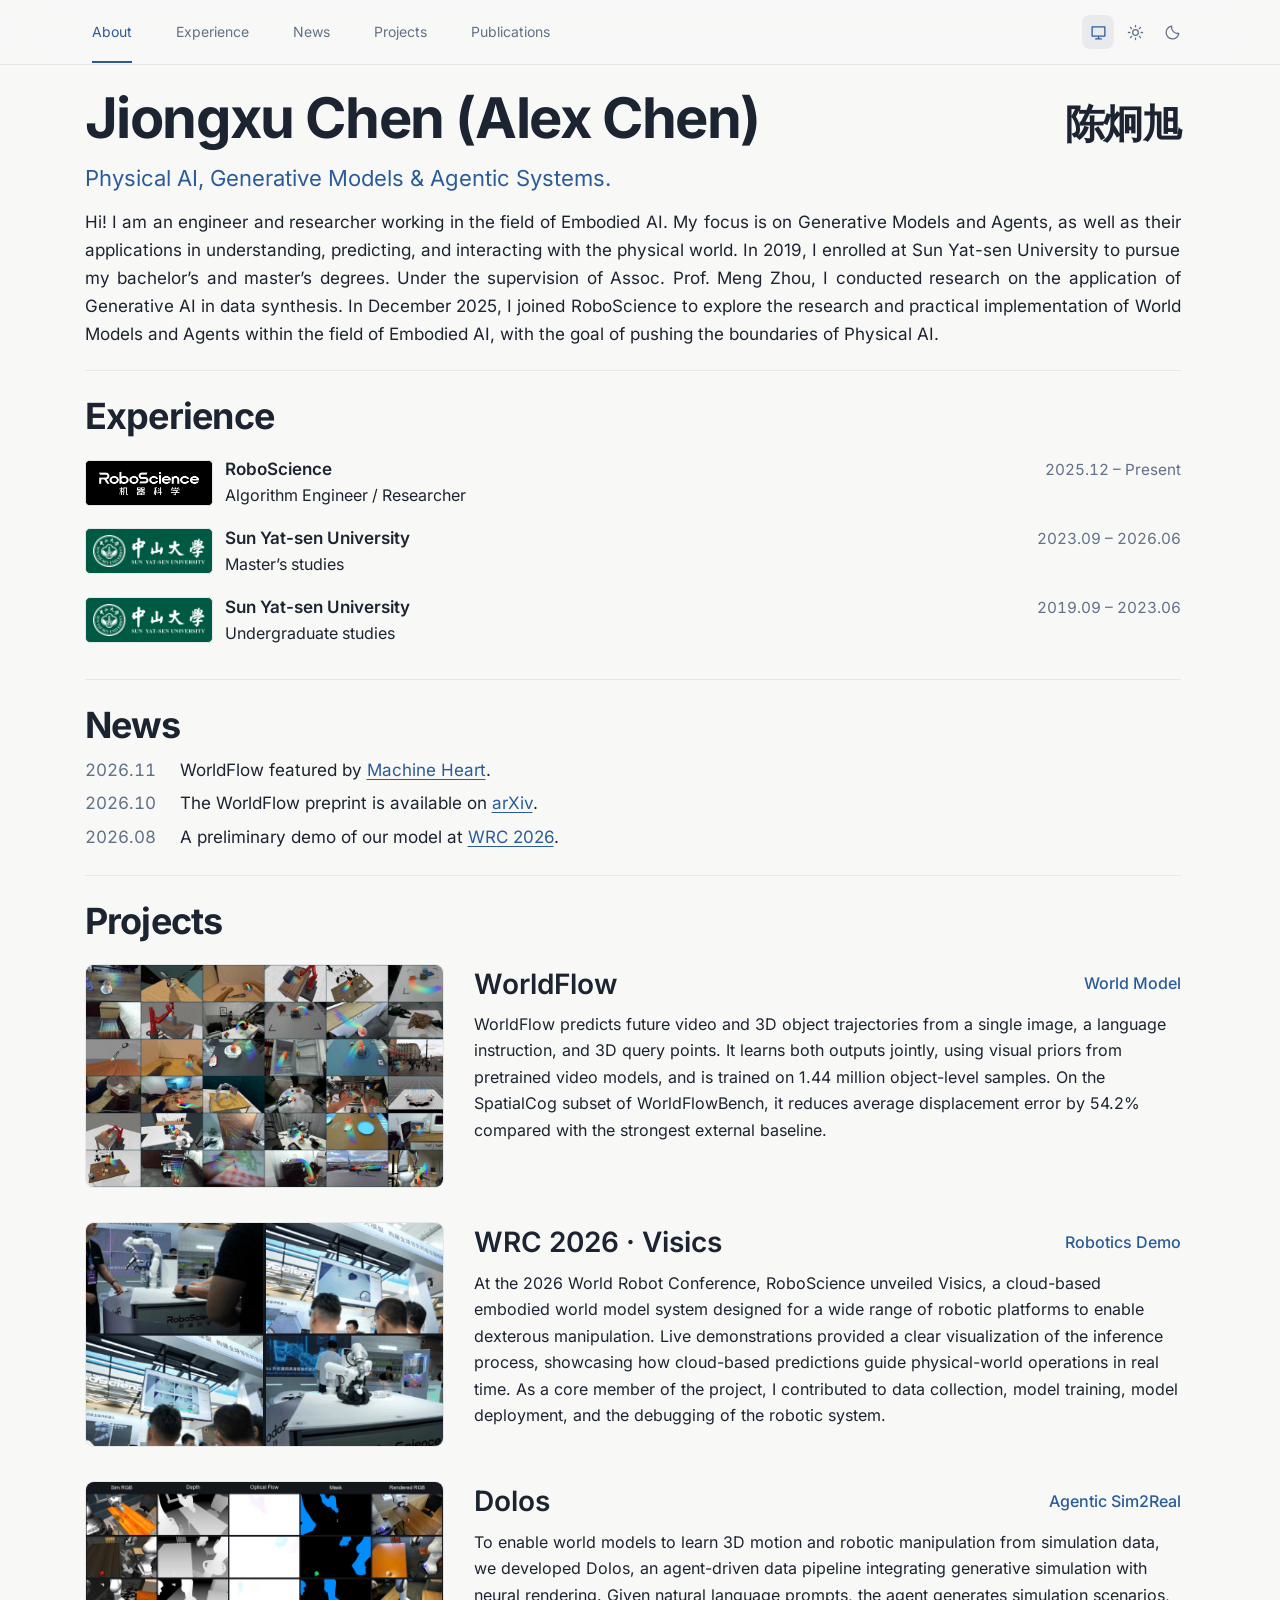
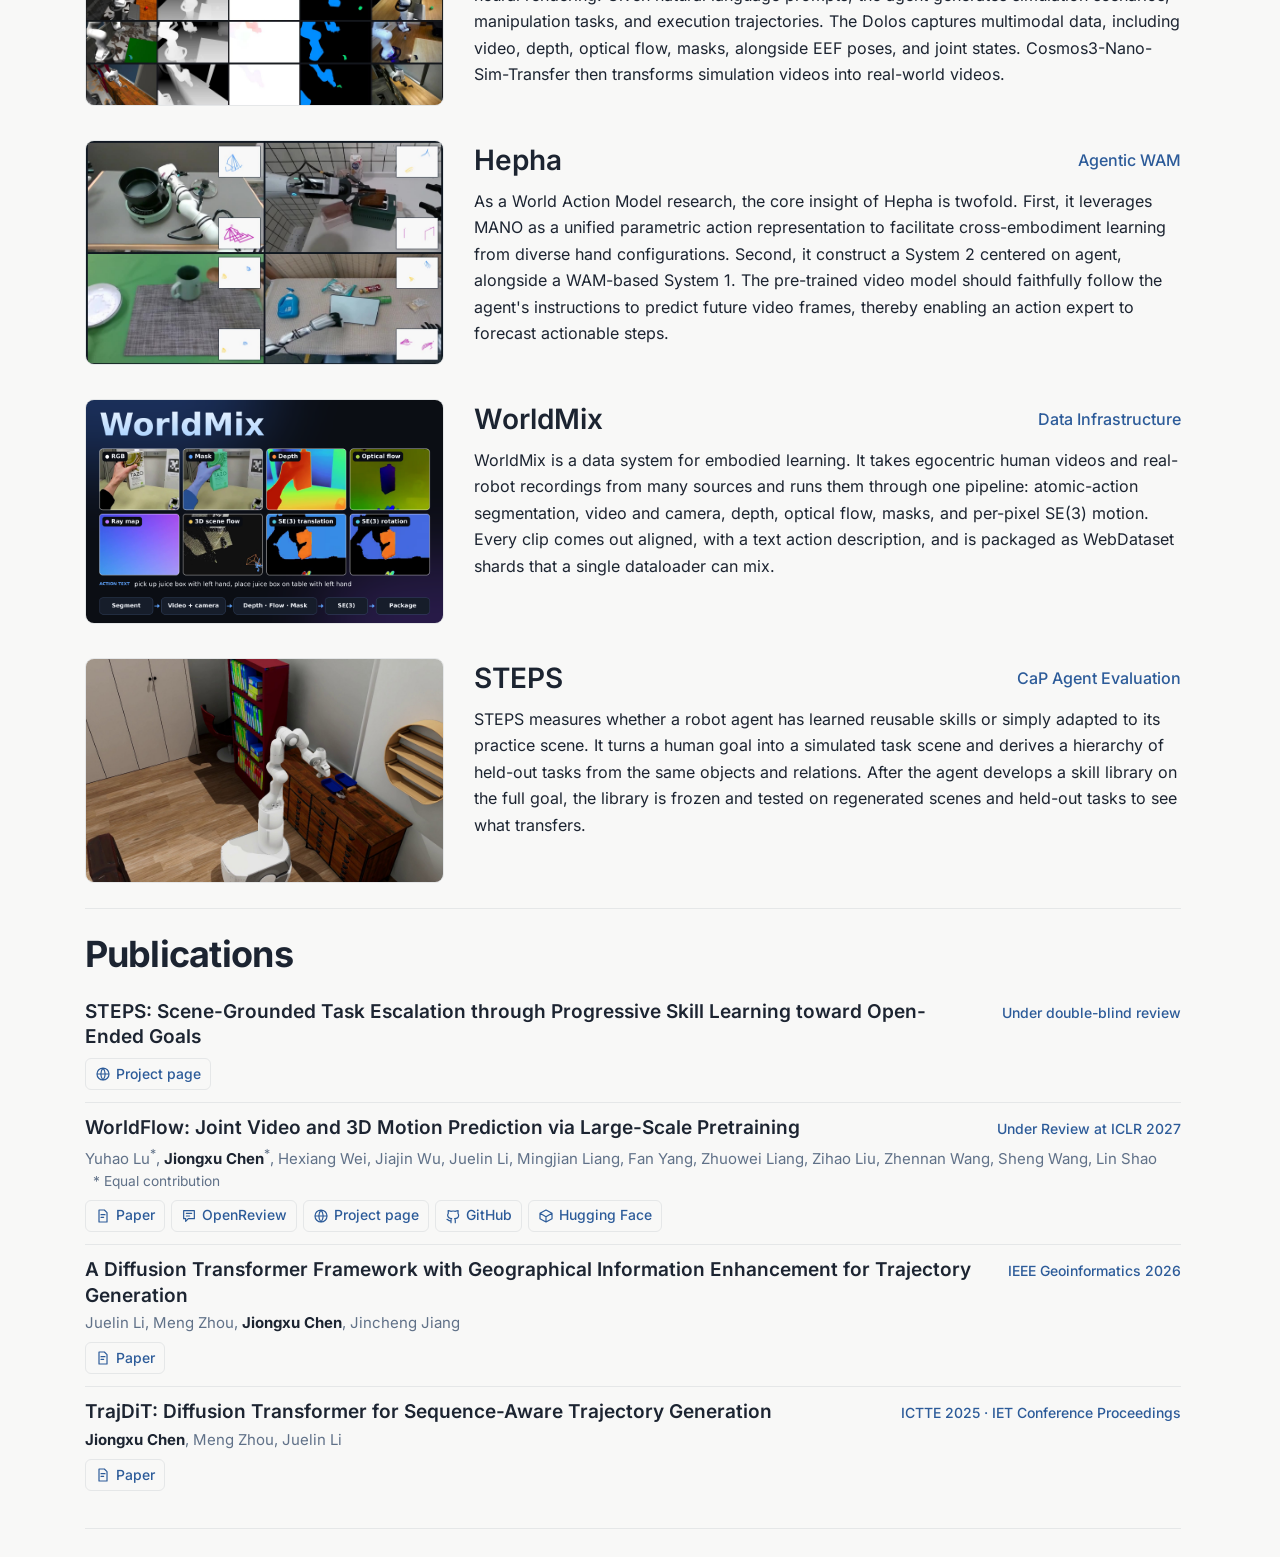
==== commit e2ed67fc: "Add STEPS project and refine WorldFlow summary" ====
--- a/index.html
+++ b/index.html
@@ -1 +1 @@
-<!DOCTYPE html><html lang="en"><head><meta charset="UTF-8"><meta name="viewport" content="width=device-width"><meta name="description" content="Research and engineering portfolio of Jiongxu Chen, covering physical AI, generative models, and agentic systems."><meta name="robots" content="noindex,nofollow"><title>Jiongxu Chen</title><link rel="icon" href="/favicon.svg"><script>try{const t=localStorage.getItem('theme')||'system';document.documentElement.dataset.theme=t;document.documentElement.style.colorScheme=t==='system'?(matchMedia('(prefers-color-scheme: dark)').matches?'dark':'light'):t;}catch{}</script><link rel="stylesheet" href="/_astro/index.5DleU7zk.css"><link rel="stylesheet" href="/_astro/_astro_content.C39nKzuz.css"></head><body><a class="skip" href="#main">Skip to content</a><header><div class="nav-wrap"><button class="menu" type="button" aria-expanded="false" aria-controls="navigation" aria-label="Navigation menu"><span class="menu-open-icon"><svg viewBox="0 0 24 24" fill="none" stroke="currentColor" stroke-width="1.8" stroke-linecap="round" stroke-linejoin="round" aria-hidden="true"><path d="M4 7h16 M4 12h16 M4 17h16"></path></svg></span><span class="menu-close-icon"><svg viewBox="0 0 24 24" fill="none" stroke="currentColor" stroke-width="1.8" stroke-linecap="round" stroke-linejoin="round" aria-hidden="true"><path d="M6 6l12 12 M18 6 6 18"></path></svg></span></button><nav id="navigation" aria-label="Main navigation"><a href="/#about" data-nav="about">About</a><a href="/#experience" data-nav="experience">Experience</a><a href="/#news" data-nav="news">News</a><a href="/#projects" data-nav="projects">Projects</a><a href="/#publications" data-nav="publications">Publications</a></nav><div class="tools"><div class="theme-switch" role="group" aria-label="Theme"><button type="button" data-set-theme="system" aria-label="System" title="System" aria-pressed="true"><svg viewBox="0 0 24 24" fill="none" stroke="currentColor" stroke-width="1.8" stroke-linecap="round" stroke-linejoin="round" aria-hidden="true"><path d="M3 4h18v13H3z M8 21h8 M12 17v4"></path></svg></button><button type="button" data-set-theme="light" aria-label="Light" title="Light" aria-pressed="false"><svg viewBox="0 0 24 24" fill="none" stroke="currentColor" stroke-width="1.8" stroke-linecap="round" stroke-linejoin="round" aria-hidden="true"><path d="M12 2v2 M12 20v2 M2 12h2 M20 12h2 M5 5l1.5 1.5 M17.5 17.5 19 19 M5 19l1.5-1.5 M17.5 6.5 19 5 M16 12a4 4 0 1 1-8 0 4 4 0 0 1 8 0Z"></path></svg></button><button type="button" data-set-theme="dark" aria-label="Dark" title="Dark" aria-pressed="false"><svg viewBox="0 0 24 24" fill="none" stroke="currentColor" stroke-width="1.8" stroke-linecap="round" stroke-linejoin="round" aria-hidden="true"><path d="M20.9 13.3A9 9 0 0 1 10.7 3.1 9 9 0 1 0 20.9 13.3Z"></path></svg></button></div></div></div></header><main id="main"><section class="profile" id="about" aria-label="About Me" data-astro-cid-7aropxhg><div class="profile-intro" data-astro-cid-7aropxhg><h1 class="profile-name" data-astro-cid-7aropxhg><span data-astro-cid-7aropxhg>Jiongxu Chen <span class="profile-alias" data-astro-cid-7aropxhg>(Alex Chen)</span></span><span class="profile-chinese-name" lang="zh" data-astro-cid-7aropxhg>陈炯旭</span></h1><p data-astro-cid-7aropxhg>Physical AI, Generative Models &amp; Agentic Systems.</p></div><p class="profile-bio" data-astro-cid-7aropxhg>Hi! I am an engineer and researcher working in the field of Embodied AI. My focus is on Generative Models and Agents, as well as their applications in understanding, predicting, and interacting with the physical world. In 2019, I enrolled at Sun Yat-sen University to pursue my bachelor’s and master’s degrees. Under the supervision of Assoc. Prof. Meng Zhou, I conducted research on the application of Generative AI in data synthesis. In December 2025, I joined RoboScience to explore the research and practical implementation of World Models and Agents within the field of Embodied AI, with the goal of pushing the boundaries of Physical AI.</p></section><section id="experience" data-astro-cid-bl6cniha><h2 data-astro-cid-bl6cniha>Experience</h2><ul class="experience-list" role="list" data-astro-cid-bl6cniha><li class="experience-entry" data-astro-cid-bl6cniha><a class="organization-logo roboscience" href="https://www.robosci.com/en/home-en/" aria-label="RoboScience" data-astro-cid-bl6cniha><img src="/images/organizations/roboscience.png" alt="" width="128" height="46" decoding="async" data-astro-cid-bl6cniha></a><a class="organization-name title-link" href="https://www.robosci.com/en/home-en/" data-astro-cid-bl6cniha>RoboScience</a><span class="experience-date" data-astro-cid-bl6cniha><time datetime="2025-12" data-astro-cid-bl6cniha>2025.12</time><span data-astro-cid-bl6cniha> – </span>Present</span><span class="experience-role" data-astro-cid-bl6cniha>Algorithm Engineer / Researcher</span></li><li class="experience-entry" data-astro-cid-bl6cniha><a class="organization-logo sysu" href="https://www.sysu.edu.cn/" aria-label="Sun Yat-sen University" data-astro-cid-bl6cniha><img src="/images/organizations/sysu.png" alt="" width="128" height="46" decoding="async" data-astro-cid-bl6cniha></a><a class="organization-name title-link" href="https://www.sysu.edu.cn/" data-astro-cid-bl6cniha>Sun Yat-sen University</a><span class="experience-date" data-astro-cid-bl6cniha><time datetime="2023-09" data-astro-cid-bl6cniha>2023.09</time><span data-astro-cid-bl6cniha> – </span><time datetime="2026-06" data-astro-cid-bl6cniha>2026.06</time></span><span class="experience-role" data-astro-cid-bl6cniha>Master’s studies</span></li><li class="experience-entry" data-astro-cid-bl6cniha><a class="organization-logo sysu" href="https://www.sysu.edu.cn/" aria-label="Sun Yat-sen University" data-astro-cid-bl6cniha><img src="/images/organizations/sysu.png" alt="" width="128" height="46" decoding="async" data-astro-cid-bl6cniha></a><a class="organization-name title-link" href="https://www.sysu.edu.cn/" data-astro-cid-bl6cniha>Sun Yat-sen University</a><span class="experience-date" data-astro-cid-bl6cniha><time datetime="2019-09" data-astro-cid-bl6cniha>2019.09</time><span data-astro-cid-bl6cniha> – </span><time datetime="2023-06" data-astro-cid-bl6cniha>2023.06</time></span><span class="experience-role" data-astro-cid-bl6cniha>Undergraduate studies</span></li></ul></section><section id="news" class="index-news" data-astro-cid-7aropxhg><h2 data-astro-cid-7aropxhg>News</h2><ul class="news-list" role="list" data-astro-cid-rqg5okp4><li data-astro-cid-rqg5okp4><time datetime="2026-11" data-astro-cid-rqg5okp4>2026.11</time><span data-astro-cid-rqg5okp4>WorldFlow featured by <a href="https://mp.weixin.qq.com/s/nxr34ClHbxqVW3aULfyYVQ" data-astro-cid-rqg5okp4>Machine Heart</a>.</span></li><li data-astro-cid-rqg5okp4><time datetime="2026-10" data-astro-cid-rqg5okp4>2026.10</time><span data-astro-cid-rqg5okp4>The WorldFlow preprint is available on <a href="https://arxiv.org/abs/2610.39278" data-astro-cid-rqg5okp4>arXiv</a>.</span></li><li data-astro-cid-rqg5okp4><time datetime="2026-08" data-astro-cid-rqg5okp4>2026.08</time><span data-astro-cid-rqg5okp4>A preliminary demo of our model at <a href="https://www.robosci.com/wrc-2026-rex-g1/" data-astro-cid-rqg5okp4>WRC 2026</a>.</span></li></ul></section><section id="projects" data-astro-cid-7aropxhg><h2 data-astro-cid-7aropxhg>Projects</h2><div class="project-grid" data-astro-cid-7aropxhg><article class="project" data-scroll-key="project-worldflow" data-astro-cid-7aropxhg><figure class="media video-cover" data-astro-cid-ssh65za6><video data-cover-video src="/videos/worldflow/teaser.mp4" poster="/videos/worldflow/poster.jpg" muted loop playsinline preload="none" aria-hidden="true" data-astro-cid-ssh65za6></video></figure><script type="module">var e=document.querySelectorAll(`[data-cover-video]`),t=matchMedia(`(prefers-reduced-motion: reduce)`);function n(){for(let n of e)t.matches?n.pause():n.paused&&n.play().catch(()=>{})}t.addEventListener(`change`,n),n();</script><div class="project-copy" data-astro-cid-7aropxhg><div class="project-heading" data-astro-cid-7aropxhg><h3 data-astro-cid-7aropxhg><a class="title-link" href="https://roboscience-ai.github.io/worldflow-page/" data-astro-cid-7aropxhg>WorldFlow</a></h3><span class="project-card-subtitle" data-astro-cid-7aropxhg>World Model</span></div><p class="project-description project-description-clamped" data-astro-cid-7aropxhg>Predicting future physical states stands as a central challenge in embodied intelligence. Existing video world models leave 3D dynamics implicit, action-based formulations remain tied to specific robot configurations, and 3D motion prediction models use flow-only supervision, providing a limited learning signal for physical dynamics. To circumvent these limitations, we introduce WorldFlow, a generative world model that jointly predicts future video and query-based 3D trajectories. By parameterizing 3D motion as continuous displacement tokens aligned with the video grid, a unified Mixture-of-Transformers (MoT) backbone jointly denoises both modalities under a rectified-flow objective. This formulation couples explicit geometric dynamics with visual evolution, effectively unlocking the physical commonsense embedded within pretrained video models. To empirically scale and validate this unified architecture, we train WorldFlow on a heterogeneous mixture of 1.44 million object-level samples spanning simulated and real-world domains. We further introduce WorldFlowBench, comprising 1,678 evaluation samples from 11 data sources across simulated and real-world interactions, including spatial reasoning tasks. Across all three evaluation sets, WorldFlow achieves the lowest average displacement error (ADE) and final displacement error (FDE) among the evaluated learning-based methods. Notably, on the challenging SpatialCog set, WorldFlow achieves an ADE of 0.060 m, a 54.2% reduction compared with the strongest external baseline. It also reduces ADE and FDE by 55.9% and 68.5%, respectively, compared with its flow-only variant.</p></div></article><article class="project" data-scroll-key="project-visics" data-astro-cid-7aropxhg><figure class="media"><img src="/media/wrc/cover.jpg" alt="Live world-model inference and robot demonstration at WRC" loading="lazy"></figure><div class="project-copy" data-astro-cid-7aropxhg><div class="project-heading" data-astro-cid-7aropxhg><h3 data-astro-cid-7aropxhg><a class="title-link" href="https://www.robosci.com/wrc-2026-rex-g1/" data-astro-cid-7aropxhg>WRC 2026 · Visics</a></h3><span class="project-card-subtitle" data-astro-cid-7aropxhg>Robotics Demo</span></div><p class="project-description" data-astro-cid-7aropxhg>At the 2026 World Robot Conference, RoboScience unveiled Visics, a cloud-based embodied world model system designed for a wide range of robotic platforms to enable dexterous manipulation. Live demonstrations provided a clear visualization of the inference process, showcasing how cloud-based predictions guide physical-world operations in real time. As a core member of the project, I contributed to data collection, model training, model deployment, and the debugging of the robotic system.</p></div></article><article class="project" data-scroll-key="project-dolos" data-astro-cid-7aropxhg><figure class="media video-cover" data-astro-cid-ssh65za6><video data-cover-video src="/media/dolos/teaser.mp4" poster="/media/dolos/poster.jpg" muted loop playsinline preload="none" aria-hidden="true" data-astro-cid-ssh65za6></video></figure><div class="project-copy" data-astro-cid-7aropxhg><div class="project-heading" data-astro-cid-7aropxhg><h3 data-astro-cid-7aropxhg>Dolos</h3><span class="project-card-subtitle" data-astro-cid-7aropxhg>Agentic Sim2Real</span></div><p class="project-description project-description-desktop-clamped" data-astro-cid-7aropxhg>To enable world models to learn 3D motion and robotic manipulation from simulation data, we developed Dolos, an agent-driven data pipeline integrating generative simulation with neural rendering. Given natural language prompts, the agent generates simulation scenarios, manipulation tasks, and execution trajectories. The Dolos captures multimodal data, including video, depth, optical flow, masks, alongside EEF poses, and joint states. Cosmos3-Nano-Sim-Transfer then transforms simulation videos into real-world videos.</p></div></article><article class="project" data-scroll-key="project-wam" data-astro-cid-7aropxhg><figure class="media video-cover" data-astro-cid-ssh65za6><video data-cover-video src="/media/wam/teaser.mp4" poster="/media/wam/poster.jpg" muted loop playsinline preload="none" aria-hidden="true" data-astro-cid-ssh65za6></video></figure><div class="project-copy" data-astro-cid-7aropxhg><div class="project-heading" data-astro-cid-7aropxhg><h3 data-astro-cid-7aropxhg>Hepha</h3><span class="project-card-subtitle" data-astro-cid-7aropxhg>Agentic WAM</span></div><p class="project-description project-description-desktop-clamped" data-astro-cid-7aropxhg>As a World Action Model research, the core insight of Hepha is twofold. First, it leverages MANO as a unified parametric action representation to facilitate cross-embodiment learning from diverse hand configurations. Second, it construct a System 2 centered on agent, alongside a WAM-based System 1. The pre-trained video model should faithfully follow the agent&#39;s instructions to predict future video frames, thereby enabling an action expert to forecast actionable steps.</p></div></article><article class="project" data-scroll-key="project-worldmix" data-astro-cid-7aropxhg><figure class="media"><img src="/media/worldmix/cover.png" alt="WorldMix pipeline and aligned data layers for a sample clip" loading="lazy"></figure><div class="project-copy" data-astro-cid-7aropxhg><div class="project-heading" data-astro-cid-7aropxhg><h3 data-astro-cid-7aropxhg>WorldMix</h3><span class="project-card-subtitle" data-astro-cid-7aropxhg>Data Infrastructure</span></div><p class="project-description" data-astro-cid-7aropxhg>WorldMix is a data system for embodied learning. It takes egocentric human videos and real-robot recordings from many sources and runs them through one pipeline: atomic-action segmentation, video and camera, depth, optical flow, masks, and per-pixel SE(3) motion. Every clip comes out aligned, with a text action description, and is packaged as WebDataset shards that a single dataloader can mix.</p></div></article></div></section><section id="publications" data-astro-cid-7aropxhg><h2 data-astro-cid-7aropxhg>Publications</h2><ol class="publication-list" role="list" data-astro-cid-7aropxhg><li data-astro-cid-7aropxhg><article class="publication" data-publication data-astro-cid-ent4rkus><h3 data-astro-cid-ent4rkus><a class="title-link" href="https://steps-rbs.github.io/" data-astro-cid-ent4rkus>STEPS: Scene-Grounded Task Escalation through Progressive Skill Learning toward Open-Ended Goals</a></h3><p class="publication-venue" data-astro-cid-ent4rkus>Under Submission</p><div class="publication-links" data-astro-cid-ent4rkus><a href="https://steps-rbs.github.io/" data-astro-cid-ent4rkus><svg viewBox="0 0 24 24" fill="none" stroke="currentColor" stroke-width="1.8" stroke-linecap="round" stroke-linejoin="round" aria-hidden="true"><path d="M21 12a9 9 0 1 1-18 0 9 9 0 0 1 18 0Z M3 12h18 M12 3a14 14 0 0 1 0 18 14 14 0 0 1 0-18Z"></path></svg>Project page</a></div></article></li><li data-astro-cid-7aropxhg><article class="publication" data-publication data-astro-cid-ent4rkus><h3 data-astro-cid-ent4rkus><a class="title-link" href="https://arxiv.org/abs/2610.39278" data-astro-cid-ent4rkus>WorldFlow: Joint Video and 3D Motion Prediction via Large-Scale Pretraining</a></h3><p class="publication-venue" data-astro-cid-ent4rkus>Under Review at ICLR 2027</p><p class="publication-authors" data-astro-cid-ent4rkus>Yuhao Lu<sup data-astro-cid-ent4rkus>*</sup>, <strong data-astro-cid-ent4rkus>Jiongxu Chen</strong><sup data-astro-cid-ent4rkus>*</sup>, Hexiang Wei, Jiajin Wu, Juelin Li, Mingjian Liang, Fan Yang, Zhuowei Liang, Zihao Liu, Zhennan Wang, Sheng Wang, Lin Shao<span class="publication-note" data-astro-cid-ent4rkus>* Equal contribution</span></p><div class="publication-links" data-astro-cid-ent4rkus><a href="https://arxiv.org/abs/2610.39278" data-astro-cid-ent4rkus><svg viewBox="0 0 24 24" fill="none" stroke="currentColor" stroke-width="1.8" stroke-linecap="round" stroke-linejoin="round" aria-hidden="true"><path d="M6 3h8l4 4v14H6z M9 10h6 M9 14h4"></path></svg>Paper</a><a href="https://openreview.net/forum?id=tIrGxQ9xFX" data-astro-cid-ent4rkus><svg viewBox="0 0 24 24" fill="none" stroke="currentColor" stroke-width="1.8" stroke-linecap="round" stroke-linejoin="round" aria-hidden="true"><path d="M4 4h16v12h-9l-4 4v-4H4z M8 8h8 M8 12h5"></path></svg>OpenReview</a><a href="https://roboscience-ai.github.io/worldflow-page/" data-astro-cid-ent4rkus><svg viewBox="0 0 24 24" fill="none" stroke="currentColor" stroke-width="1.8" stroke-linecap="round" stroke-linejoin="round" aria-hidden="true"><path d="M21 12a9 9 0 1 1-18 0 9 9 0 0 1 18 0Z M3 12h18 M12 3a14 14 0 0 1 0 18 14 14 0 0 1 0-18Z"></path></svg>Project page</a><a href="https://github.com/roboscience-ai/worldflow" data-astro-cid-ent4rkus><svg viewBox="0 0 24 24" fill="none" stroke="currentColor" stroke-width="1.8" stroke-linecap="round" stroke-linejoin="round" aria-hidden="true"><path d="M9 19c-4 1-4-2-6-2 M9 22v-4c0-1 .3-2 1-2-4-.5-6-2-6-5 0-2 1-3 1-3l-.3-4s2 0 4 1a13 13 0 0 1 7 0c2-1 4-1 4-1l-.3 4s1 1 1 3c0 3-2 5-6 5 .7.5 1 1.4 1 2v4"></path></svg>GitHub</a><a href="https://huggingface.co/papers/2610.39278" data-astro-cid-ent4rkus><svg viewBox="0 0 24 24" fill="none" stroke="currentColor" stroke-width="1.8" stroke-linecap="round" stroke-linejoin="round" aria-hidden="true"><path d="M12 3 21 8v8l-9 5-9-5V8z M3 8l9 5 9-5 M12 13v8"></path></svg>Hugging Face</a></div></article></li><li data-astro-cid-7aropxhg><article class="publication" data-publication data-astro-cid-ent4rkus><h3 data-astro-cid-ent4rkus><a class="title-link" href="https://doi.org/10.1109/geoinformatics72247.2026.11665096" data-astro-cid-ent4rkus>A Diffusion Transformer Framework with Geographical Information Enhancement for Trajectory Generation</a></h3><p class="publication-venue" data-astro-cid-ent4rkus>IEEE Geoinformatics 2026</p><p class="publication-authors" data-astro-cid-ent4rkus>Juelin Li, Meng Zhou, <strong data-astro-cid-ent4rkus>Jiongxu Chen</strong>, Jincheng Jiang</p><div class="publication-links" data-astro-cid-ent4rkus><a href="https://doi.org/10.1109/geoinformatics72247.2026.11665096" data-astro-cid-ent4rkus><svg viewBox="0 0 24 24" fill="none" stroke="currentColor" stroke-width="1.8" stroke-linecap="round" stroke-linejoin="round" aria-hidden="true"><path d="M6 3h8l4 4v14H6z M9 10h6 M9 14h4"></path></svg>Paper</a></div></article></li><li data-astro-cid-7aropxhg><article class="publication" data-publication data-astro-cid-ent4rkus><h3 data-astro-cid-ent4rkus><a class="title-link" href="https://doi.org/10.1049/icp.2026.2270" data-astro-cid-ent4rkus>TrajDiT: Diffusion Transformer for Sequence-Aware Trajectory Generation</a></h3><p class="publication-venue" data-astro-cid-ent4rkus>ICTTE 2025 · IET Conference Proceedings</p><p class="publication-authors" data-astro-cid-ent4rkus><strong data-astro-cid-ent4rkus>Jiongxu Chen</strong>, Meng Zhou, Juelin Li</p><div class="publication-links" data-astro-cid-ent4rkus><a href="https://doi.org/10.1049/icp.2026.2270" data-astro-cid-ent4rkus><svg viewBox="0 0 24 24" fill="none" stroke="currentColor" stroke-width="1.8" stroke-linecap="round" stroke-linejoin="round" aria-hidden="true"><path d="M6 3h8l4 4v14H6z M9 10h6 M9 14h4"></path></svg>Paper</a></div></article></li></ol></section></main><script type="module">var e=document.querySelectorAll(`[data-set-theme]`),t=matchMedia(`(prefers-color-scheme: dark)`),n=document.documentElement.dataset.theme||`system`;[`system`,`light`,`dark`].includes(n)||(n=`system`);function r(){document.documentElement.dataset.theme=n,document.documentElement.style.colorScheme=n===`system`?t.matches?`dark`:`light`:n,e.forEach(e=>e.setAttribute(`aria-pressed`,String(e.dataset.setTheme===n)))}e.forEach(e=>e.addEventListener(`click`,()=>{n=e.dataset.setTheme;try{localStorage.setItem(`theme`,n)}catch{}r()})),t.addEventListener(`change`,r),r();var i=document.querySelector(`.menu`),a=document.getElementById(`navigation`),o=[...a.querySelectorAll(`[data-nav]`)],s=matchMedia(`(max-width: 720px)`);function c(e){i.setAttribute(`aria-expanded`,String(e)),a.classList.toggle(`open`,e)}i.addEventListener(`click`,()=>c(i.getAttribute(`aria-expanded`)!==`true`)),o.forEach(e=>e.addEventListener(`click`,()=>c(!1))),document.addEventListener(`keydown`,e=>{e.key===`Escape`&&i.getAttribute(`aria-expanded`)===`true`&&(c(!1),i.focus())}),document.addEventListener(`click`,e=>{e.target instanceof Node&&!i.contains(e.target)&&!a.contains(e.target)&&c(!1)}),s.addEventListener(`change`,()=>c(!1));var l=o.flatMap(e=>{let t=document.getElementById(e.dataset.nav??``);return t?[{link:e,section:t}]:[]}),u=!1;function d(){u=!1;let e=document.documentElement,t=parseFloat(getComputedStyle(e).scrollPaddingTop)+2,n=window.scrollY>0&&window.scrollY+e.clientHeight>=e.scrollHeight-2?l.at(-1):[...l].reverse().find(({section:e})=>e.getBoundingClientRect().top<=t);for(let{link:e}of l)e===n?.link?e.setAttribute(`aria-current`,`location`):e.removeAttribute(`aria-current`)}function f(){u||(u=!0,requestAnimationFrame(d))}l.length&&(window.addEventListener(`scroll`,f,{passive:!0}),window.addEventListener(`resize`,f),window.addEventListener(`pageshow`,f),f());</script></body></html>+<!DOCTYPE html><html lang="en"><head><meta charset="UTF-8"><meta name="viewport" content="width=device-width"><meta name="description" content="Research and engineering portfolio of Jiongxu Chen, covering physical AI, generative models, and agentic systems."><meta name="robots" content="noindex,nofollow"><title>Jiongxu Chen</title><link rel="icon" href="/favicon.svg"><script>try{const t=localStorage.getItem('theme')||'system';document.documentElement.dataset.theme=t;document.documentElement.style.colorScheme=t==='system'?(matchMedia('(prefers-color-scheme: dark)').matches?'dark':'light'):t;}catch{}</script><link rel="stylesheet" href="/_astro/index.5DleU7zk.css"><link rel="stylesheet" href="/_astro/_astro_content.C39nKzuz.css"></head><body><a class="skip" href="#main">Skip to content</a><header><div class="nav-wrap"><button class="menu" type="button" aria-expanded="false" aria-controls="navigation" aria-label="Navigation menu"><span class="menu-open-icon"><svg viewBox="0 0 24 24" fill="none" stroke="currentColor" stroke-width="1.8" stroke-linecap="round" stroke-linejoin="round" aria-hidden="true"><path d="M4 7h16 M4 12h16 M4 17h16"></path></svg></span><span class="menu-close-icon"><svg viewBox="0 0 24 24" fill="none" stroke="currentColor" stroke-width="1.8" stroke-linecap="round" stroke-linejoin="round" aria-hidden="true"><path d="M6 6l12 12 M18 6 6 18"></path></svg></span></button><nav id="navigation" aria-label="Main navigation"><a href="/#about" data-nav="about">About</a><a href="/#experience" data-nav="experience">Experience</a><a href="/#news" data-nav="news">News</a><a href="/#projects" data-nav="projects">Projects</a><a href="/#publications" data-nav="publications">Publications</a></nav><div class="tools"><div class="theme-switch" role="group" aria-label="Theme"><button type="button" data-set-theme="system" aria-label="System" title="System" aria-pressed="true"><svg viewBox="0 0 24 24" fill="none" stroke="currentColor" stroke-width="1.8" stroke-linecap="round" stroke-linejoin="round" aria-hidden="true"><path d="M3 4h18v13H3z M8 21h8 M12 17v4"></path></svg></button><button type="button" data-set-theme="light" aria-label="Light" title="Light" aria-pressed="false"><svg viewBox="0 0 24 24" fill="none" stroke="currentColor" stroke-width="1.8" stroke-linecap="round" stroke-linejoin="round" aria-hidden="true"><path d="M12 2v2 M12 20v2 M2 12h2 M20 12h2 M5 5l1.5 1.5 M17.5 17.5 19 19 M5 19l1.5-1.5 M17.5 6.5 19 5 M16 12a4 4 0 1 1-8 0 4 4 0 0 1 8 0Z"></path></svg></button><button type="button" data-set-theme="dark" aria-label="Dark" title="Dark" aria-pressed="false"><svg viewBox="0 0 24 24" fill="none" stroke="currentColor" stroke-width="1.8" stroke-linecap="round" stroke-linejoin="round" aria-hidden="true"><path d="M20.9 13.3A9 9 0 0 1 10.7 3.1 9 9 0 1 0 20.9 13.3Z"></path></svg></button></div></div></div></header><main id="main"><section class="profile" id="about" aria-label="About Me" data-astro-cid-7aropxhg><div class="profile-intro" data-astro-cid-7aropxhg><h1 class="profile-name" data-astro-cid-7aropxhg><span data-astro-cid-7aropxhg>Jiongxu Chen <span class="profile-alias" data-astro-cid-7aropxhg>(Alex Chen)</span></span><span class="profile-chinese-name" lang="zh" data-astro-cid-7aropxhg>陈炯旭</span></h1><p data-astro-cid-7aropxhg>Physical AI, Generative Models &amp; Agentic Systems.</p></div><p class="profile-bio" data-astro-cid-7aropxhg>Hi! I am an engineer and researcher working in the field of Embodied AI. My focus is on Generative Models and Agents, as well as their applications in understanding, predicting, and interacting with the physical world. In 2019, I enrolled at Sun Yat-sen University to pursue my bachelor’s and master’s degrees. Under the supervision of Assoc. Prof. Meng Zhou, I conducted research on the application of Generative AI in data synthesis. In December 2025, I joined RoboScience to explore the research and practical implementation of World Models and Agents within the field of Embodied AI, with the goal of pushing the boundaries of Physical AI.</p></section><section id="experience" data-astro-cid-bl6cniha><h2 data-astro-cid-bl6cniha>Experience</h2><ul class="experience-list" role="list" data-astro-cid-bl6cniha><li class="experience-entry" data-astro-cid-bl6cniha><a class="organization-logo roboscience" href="https://www.robosci.com/en/home-en/" aria-label="RoboScience" data-astro-cid-bl6cniha><img src="/images/organizations/roboscience.png" alt="" width="128" height="46" decoding="async" data-astro-cid-bl6cniha></a><a class="organization-name title-link" href="https://www.robosci.com/en/home-en/" data-astro-cid-bl6cniha>RoboScience</a><span class="experience-date" data-astro-cid-bl6cniha><time datetime="2025-12" data-astro-cid-bl6cniha>2025.12</time><span data-astro-cid-bl6cniha> – </span>Present</span><span class="experience-role" data-astro-cid-bl6cniha>Algorithm Engineer / Researcher</span></li><li class="experience-entry" data-astro-cid-bl6cniha><a class="organization-logo sysu" href="https://www.sysu.edu.cn/" aria-label="Sun Yat-sen University" data-astro-cid-bl6cniha><img src="/images/organizations/sysu.png" alt="" width="128" height="46" decoding="async" data-astro-cid-bl6cniha></a><a class="organization-name title-link" href="https://www.sysu.edu.cn/" data-astro-cid-bl6cniha>Sun Yat-sen University</a><span class="experience-date" data-astro-cid-bl6cniha><time datetime="2023-09" data-astro-cid-bl6cniha>2023.09</time><span data-astro-cid-bl6cniha> – </span><time datetime="2026-06" data-astro-cid-bl6cniha>2026.06</time></span><span class="experience-role" data-astro-cid-bl6cniha>Master’s studies</span></li><li class="experience-entry" data-astro-cid-bl6cniha><a class="organization-logo sysu" href="https://www.sysu.edu.cn/" aria-label="Sun Yat-sen University" data-astro-cid-bl6cniha><img src="/images/organizations/sysu.png" alt="" width="128" height="46" decoding="async" data-astro-cid-bl6cniha></a><a class="organization-name title-link" href="https://www.sysu.edu.cn/" data-astro-cid-bl6cniha>Sun Yat-sen University</a><span class="experience-date" data-astro-cid-bl6cniha><time datetime="2019-09" data-astro-cid-bl6cniha>2019.09</time><span data-astro-cid-bl6cniha> – </span><time datetime="2023-06" data-astro-cid-bl6cniha>2023.06</time></span><span class="experience-role" data-astro-cid-bl6cniha>Undergraduate studies</span></li></ul></section><section id="news" class="index-news" data-astro-cid-7aropxhg><h2 data-astro-cid-7aropxhg>News</h2><ul class="news-list" role="list" data-astro-cid-rqg5okp4><li data-astro-cid-rqg5okp4><time datetime="2026-11" data-astro-cid-rqg5okp4>2026.11</time><span data-astro-cid-rqg5okp4>WorldFlow featured by <a href="https://mp.weixin.qq.com/s/nxr34ClHbxqVW3aULfyYVQ" data-astro-cid-rqg5okp4>Machine Heart</a>.</span></li><li data-astro-cid-rqg5okp4><time datetime="2026-10" data-astro-cid-rqg5okp4>2026.10</time><span data-astro-cid-rqg5okp4>The WorldFlow preprint is available on <a href="https://arxiv.org/abs/2610.39278" data-astro-cid-rqg5okp4>arXiv</a>.</span></li><li data-astro-cid-rqg5okp4><time datetime="2026-08" data-astro-cid-rqg5okp4>2026.08</time><span data-astro-cid-rqg5okp4>A preliminary demo of our model at <a href="https://www.robosci.com/wrc-2026-rex-g1/" data-astro-cid-rqg5okp4>WRC 2026</a>.</span></li></ul></section><section id="projects" data-astro-cid-7aropxhg><h2 data-astro-cid-7aropxhg>Projects</h2><div class="project-grid" data-astro-cid-7aropxhg><article class="project" data-scroll-key="project-worldflow" data-astro-cid-7aropxhg><figure class="media video-cover" data-astro-cid-ssh65za6><video data-cover-video src="/videos/worldflow/teaser.mp4" poster="/videos/worldflow/poster.jpg" muted loop playsinline preload="none" aria-hidden="true" data-astro-cid-ssh65za6></video></figure><script type="module">var e=document.querySelectorAll(`[data-cover-video]`),t=matchMedia(`(prefers-reduced-motion: reduce)`);function n(){for(let n of e)t.matches?n.pause():n.paused&&n.play().catch(()=>{})}t.addEventListener(`change`,n),n();</script><div class="project-copy" data-astro-cid-7aropxhg><div class="project-heading" data-astro-cid-7aropxhg><h3 data-astro-cid-7aropxhg><a class="title-link" href="https://roboscience-ai.github.io/worldflow-page/" data-astro-cid-7aropxhg>WorldFlow</a></h3><span class="project-card-subtitle" data-astro-cid-7aropxhg>World Model</span></div><p class="project-description project-description-clamped" data-astro-cid-7aropxhg>WorldFlow predicts future video and 3D object trajectories from a single image, a language instruction, and 3D query points. It learns both outputs jointly, using visual priors from pretrained video models, and is trained on 1.44 million object-level samples. On the SpatialCog subset of WorldFlowBench, it reduces average displacement error by 54.2% compared with the strongest external baseline.</p></div></article><article class="project" data-scroll-key="project-visics" data-astro-cid-7aropxhg><figure class="media"><img src="/media/wrc/cover.jpg" alt="Live world-model inference and robot demonstration at WRC" loading="lazy"></figure><div class="project-copy" data-astro-cid-7aropxhg><div class="project-heading" data-astro-cid-7aropxhg><h3 data-astro-cid-7aropxhg><a class="title-link" href="https://www.robosci.com/wrc-2026-rex-g1/" data-astro-cid-7aropxhg>WRC 2026 · Visics</a></h3><span class="project-card-subtitle" data-astro-cid-7aropxhg>Robotics Demo</span></div><p class="project-description" data-astro-cid-7aropxhg>At the 2026 World Robot Conference, RoboScience unveiled Visics, a cloud-based embodied world model system designed for a wide range of robotic platforms to enable dexterous manipulation. Live demonstrations provided a clear visualization of the inference process, showcasing how cloud-based predictions guide physical-world operations in real time. As a core member of the project, I contributed to data collection, model training, model deployment, and the debugging of the robotic system.</p></div></article><article class="project" data-scroll-key="project-dolos" data-astro-cid-7aropxhg><figure class="media video-cover" data-astro-cid-ssh65za6><video data-cover-video src="/media/dolos/teaser.mp4" poster="/media/dolos/poster.jpg" muted loop playsinline preload="none" aria-hidden="true" data-astro-cid-ssh65za6></video></figure><div class="project-copy" data-astro-cid-7aropxhg><div class="project-heading" data-astro-cid-7aropxhg><h3 data-astro-cid-7aropxhg>Dolos</h3><span class="project-card-subtitle" data-astro-cid-7aropxhg>Agentic Sim2Real</span></div><p class="project-description project-description-desktop-clamped" data-astro-cid-7aropxhg>To enable world models to learn 3D motion and robotic manipulation from simulation data, we developed Dolos, an agent-driven data pipeline integrating generative simulation with neural rendering. Given natural language prompts, the agent generates simulation scenarios, manipulation tasks, and execution trajectories. The Dolos captures multimodal data, including video, depth, optical flow, masks, alongside EEF poses, and joint states. Cosmos3-Nano-Sim-Transfer then transforms simulation videos into real-world videos.</p></div></article><article class="project" data-scroll-key="project-wam" data-astro-cid-7aropxhg><figure class="media video-cover" data-astro-cid-ssh65za6><video data-cover-video src="/media/wam/teaser.mp4" poster="/media/wam/poster.jpg" muted loop playsinline preload="none" aria-hidden="true" data-astro-cid-ssh65za6></video></figure><div class="project-copy" data-astro-cid-7aropxhg><div class="project-heading" data-astro-cid-7aropxhg><h3 data-astro-cid-7aropxhg>Hepha</h3><span class="project-card-subtitle" data-astro-cid-7aropxhg>Agentic WAM</span></div><p class="project-description project-description-desktop-clamped" data-astro-cid-7aropxhg>As a World Action Model research, the core insight of Hepha is twofold. First, it leverages MANO as a unified parametric action representation to facilitate cross-embodiment learning from diverse hand configurations. Second, it construct a System 2 centered on agent, alongside a WAM-based System 1. The pre-trained video model should faithfully follow the agent&#39;s instructions to predict future video frames, thereby enabling an action expert to forecast actionable steps.</p></div></article><article class="project" data-scroll-key="project-worldmix" data-astro-cid-7aropxhg><figure class="media"><img src="/media/worldmix/cover.png" alt="WorldMix pipeline and aligned data layers for a sample clip" loading="lazy"></figure><div class="project-copy" data-astro-cid-7aropxhg><div class="project-heading" data-astro-cid-7aropxhg><h3 data-astro-cid-7aropxhg>WorldMix</h3><span class="project-card-subtitle" data-astro-cid-7aropxhg>Data Infrastructure</span></div><p class="project-description" data-astro-cid-7aropxhg>WorldMix is a data system for embodied learning. It takes egocentric human videos and real-robot recordings from many sources and runs them through one pipeline: atomic-action segmentation, video and camera, depth, optical flow, masks, and per-pixel SE(3) motion. Every clip comes out aligned, with a text action description, and is packaged as WebDataset shards that a single dataloader can mix.</p></div></article><article class="project" data-scroll-key="project-steps" data-astro-cid-7aropxhg><figure class="media video-cover" data-astro-cid-ssh65za6><video data-cover-video src="/videos/steps/teaser.mp4" poster="/videos/steps/poster.jpg" muted loop playsinline preload="none" aria-hidden="true" data-astro-cid-ssh65za6></video></figure><div class="project-copy" data-astro-cid-7aropxhg><div class="project-heading" data-astro-cid-7aropxhg><h3 data-astro-cid-7aropxhg><a class="title-link" href="https://steps-rbs.github.io/" data-astro-cid-7aropxhg>STEPS</a></h3><span class="project-card-subtitle" data-astro-cid-7aropxhg>CaP Agent Evaluation</span></div><p class="project-description" data-astro-cid-7aropxhg>STEPS measures whether a robot agent has learned reusable skills or simply adapted to its practice scene. It turns a human goal into a simulated task scene and derives a hierarchy of held-out tasks from the same objects and relations. After the agent develops a skill library on the full goal, the library is frozen and tested on regenerated scenes and held-out tasks to see what transfers.</p></div></article></div></section><section id="publications" data-astro-cid-7aropxhg><h2 data-astro-cid-7aropxhg>Publications</h2><ol class="publication-list" role="list" data-astro-cid-7aropxhg><li data-astro-cid-7aropxhg><article class="publication" data-publication data-astro-cid-ent4rkus><h3 data-astro-cid-ent4rkus><a class="title-link" href="https://steps-rbs.github.io/" data-astro-cid-ent4rkus>STEPS: Scene-Grounded Task Escalation through Progressive Skill Learning toward Open-Ended Goals</a></h3><p class="publication-venue" data-astro-cid-ent4rkus>Under double-blind review</p><div class="publication-links" data-astro-cid-ent4rkus><a href="https://steps-rbs.github.io/" data-astro-cid-ent4rkus><svg viewBox="0 0 24 24" fill="none" stroke="currentColor" stroke-width="1.8" stroke-linecap="round" stroke-linejoin="round" aria-hidden="true"><path d="M21 12a9 9 0 1 1-18 0 9 9 0 0 1 18 0Z M3 12h18 M12 3a14 14 0 0 1 0 18 14 14 0 0 1 0-18Z"></path></svg>Project page</a></div></article></li><li data-astro-cid-7aropxhg><article class="publication" data-publication data-astro-cid-ent4rkus><h3 data-astro-cid-ent4rkus><a class="title-link" href="https://arxiv.org/abs/2610.39278" data-astro-cid-ent4rkus>WorldFlow: Joint Video and 3D Motion Prediction via Large-Scale Pretraining</a></h3><p class="publication-venue" data-astro-cid-ent4rkus>Under Review at ICLR 2027</p><p class="publication-authors" data-astro-cid-ent4rkus>Yuhao Lu<sup data-astro-cid-ent4rkus>*</sup>, <strong data-astro-cid-ent4rkus>Jiongxu Chen</strong><sup data-astro-cid-ent4rkus>*</sup>, Hexiang Wei, Jiajin Wu, Juelin Li, Mingjian Liang, Fan Yang, Zhuowei Liang, Zihao Liu, Zhennan Wang, Sheng Wang, Lin Shao<span class="publication-note" data-astro-cid-ent4rkus>* Equal contribution</span></p><div class="publication-links" data-astro-cid-ent4rkus><a href="https://arxiv.org/abs/2610.39278" data-astro-cid-ent4rkus><svg viewBox="0 0 24 24" fill="none" stroke="currentColor" stroke-width="1.8" stroke-linecap="round" stroke-linejoin="round" aria-hidden="true"><path d="M6 3h8l4 4v14H6z M9 10h6 M9 14h4"></path></svg>Paper</a><a href="https://openreview.net/forum?id=tIrGxQ9xFX" data-astro-cid-ent4rkus><svg viewBox="0 0 24 24" fill="none" stroke="currentColor" stroke-width="1.8" stroke-linecap="round" stroke-linejoin="round" aria-hidden="true"><path d="M4 4h16v12h-9l-4 4v-4H4z M8 8h8 M8 12h5"></path></svg>OpenReview</a><a href="https://roboscience-ai.github.io/worldflow-page/" data-astro-cid-ent4rkus><svg viewBox="0 0 24 24" fill="none" stroke="currentColor" stroke-width="1.8" stroke-linecap="round" stroke-linejoin="round" aria-hidden="true"><path d="M21 12a9 9 0 1 1-18 0 9 9 0 0 1 18 0Z M3 12h18 M12 3a14 14 0 0 1 0 18 14 14 0 0 1 0-18Z"></path></svg>Project page</a><a href="https://github.com/roboscience-ai/worldflow" data-astro-cid-ent4rkus><svg viewBox="0 0 24 24" fill="none" stroke="currentColor" stroke-width="1.8" stroke-linecap="round" stroke-linejoin="round" aria-hidden="true"><path d="M9 19c-4 1-4-2-6-2 M9 22v-4c0-1 .3-2 1-2-4-.5-6-2-6-5 0-2 1-3 1-3l-.3-4s2 0 4 1a13 13 0 0 1 7 0c2-1 4-1 4-1l-.3 4s1 1 1 3c0 3-2 5-6 5 .7.5 1 1.4 1 2v4"></path></svg>GitHub</a><a href="https://huggingface.co/papers/2610.39278" data-astro-cid-ent4rkus><svg viewBox="0 0 24 24" fill="none" stroke="currentColor" stroke-width="1.8" stroke-linecap="round" stroke-linejoin="round" aria-hidden="true"><path d="M12 3 21 8v8l-9 5-9-5V8z M3 8l9 5 9-5 M12 13v8"></path></svg>Hugging Face</a></div></article></li><li data-astro-cid-7aropxhg><article class="publication" data-publication data-astro-cid-ent4rkus><h3 data-astro-cid-ent4rkus><a class="title-link" href="https://doi.org/10.1109/geoinformatics72247.2026.11665096" data-astro-cid-ent4rkus>A Diffusion Transformer Framework with Geographical Information Enhancement for Trajectory Generation</a></h3><p class="publication-venue" data-astro-cid-ent4rkus>IEEE Geoinformatics 2026</p><p class="publication-authors" data-astro-cid-ent4rkus>Juelin Li, Meng Zhou, <strong data-astro-cid-ent4rkus>Jiongxu Chen</strong>, Jincheng Jiang</p><div class="publication-links" data-astro-cid-ent4rkus><a href="https://doi.org/10.1109/geoinformatics72247.2026.11665096" data-astro-cid-ent4rkus><svg viewBox="0 0 24 24" fill="none" stroke="currentColor" stroke-width="1.8" stroke-linecap="round" stroke-linejoin="round" aria-hidden="true"><path d="M6 3h8l4 4v14H6z M9 10h6 M9 14h4"></path></svg>Paper</a></div></article></li><li data-astro-cid-7aropxhg><article class="publication" data-publication data-astro-cid-ent4rkus><h3 data-astro-cid-ent4rkus><a class="title-link" href="https://doi.org/10.1049/icp.2026.2270" data-astro-cid-ent4rkus>TrajDiT: Diffusion Transformer for Sequence-Aware Trajectory Generation</a></h3><p class="publication-venue" data-astro-cid-ent4rkus>ICTTE 2025 · IET Conference Proceedings</p><p class="publication-authors" data-astro-cid-ent4rkus><strong data-astro-cid-ent4rkus>Jiongxu Chen</strong>, Meng Zhou, Juelin Li</p><div class="publication-links" data-astro-cid-ent4rkus><a href="https://doi.org/10.1049/icp.2026.2270" data-astro-cid-ent4rkus><svg viewBox="0 0 24 24" fill="none" stroke="currentColor" stroke-width="1.8" stroke-linecap="round" stroke-linejoin="round" aria-hidden="true"><path d="M6 3h8l4 4v14H6z M9 10h6 M9 14h4"></path></svg>Paper</a></div></article></li></ol></section></main><script type="module">var e=document.querySelectorAll(`[data-set-theme]`),t=matchMedia(`(prefers-color-scheme: dark)`),n=document.documentElement.dataset.theme||`system`;[`system`,`light`,`dark`].includes(n)||(n=`system`);function r(){document.documentElement.dataset.theme=n,document.documentElement.style.colorScheme=n===`system`?t.matches?`dark`:`light`:n,e.forEach(e=>e.setAttribute(`aria-pressed`,String(e.dataset.setTheme===n)))}e.forEach(e=>e.addEventListener(`click`,()=>{n=e.dataset.setTheme;try{localStorage.setItem(`theme`,n)}catch{}r()})),t.addEventListener(`change`,r),r();var i=document.querySelector(`.menu`),a=document.getElementById(`navigation`),o=[...a.querySelectorAll(`[data-nav]`)],s=matchMedia(`(max-width: 720px)`);function c(e){i.setAttribute(`aria-expanded`,String(e)),a.classList.toggle(`open`,e)}i.addEventListener(`click`,()=>c(i.getAttribute(`aria-expanded`)!==`true`)),o.forEach(e=>e.addEventListener(`click`,()=>c(!1))),document.addEventListener(`keydown`,e=>{e.key===`Escape`&&i.getAttribute(`aria-expanded`)===`true`&&(c(!1),i.focus())}),document.addEventListener(`click`,e=>{e.target instanceof Node&&!i.contains(e.target)&&!a.contains(e.target)&&c(!1)}),s.addEventListener(`change`,()=>c(!1));var l=o.flatMap(e=>{let t=document.getElementById(e.dataset.nav??``);return t?[{link:e,section:t}]:[]}),u=!1;function d(){u=!1;let e=document.documentElement,t=parseFloat(getComputedStyle(e).scrollPaddingTop)+2,n=window.scrollY>0&&window.scrollY+e.clientHeight>=e.scrollHeight-2?l.at(-1):[...l].reverse().find(({section:e})=>e.getBoundingClientRect().top<=t);for(let{link:e}of l)e===n?.link?e.setAttribute(`aria-current`,`location`):e.removeAttribute(`aria-current`)}function f(){u||(u=!0,requestAnimationFrame(d))}l.length&&(window.addEventListener(`scroll`,f,{passive:!0}),window.addEventListener(`resize`,f),window.addEventListener(`pageshow`,f),f());</script></body></html>
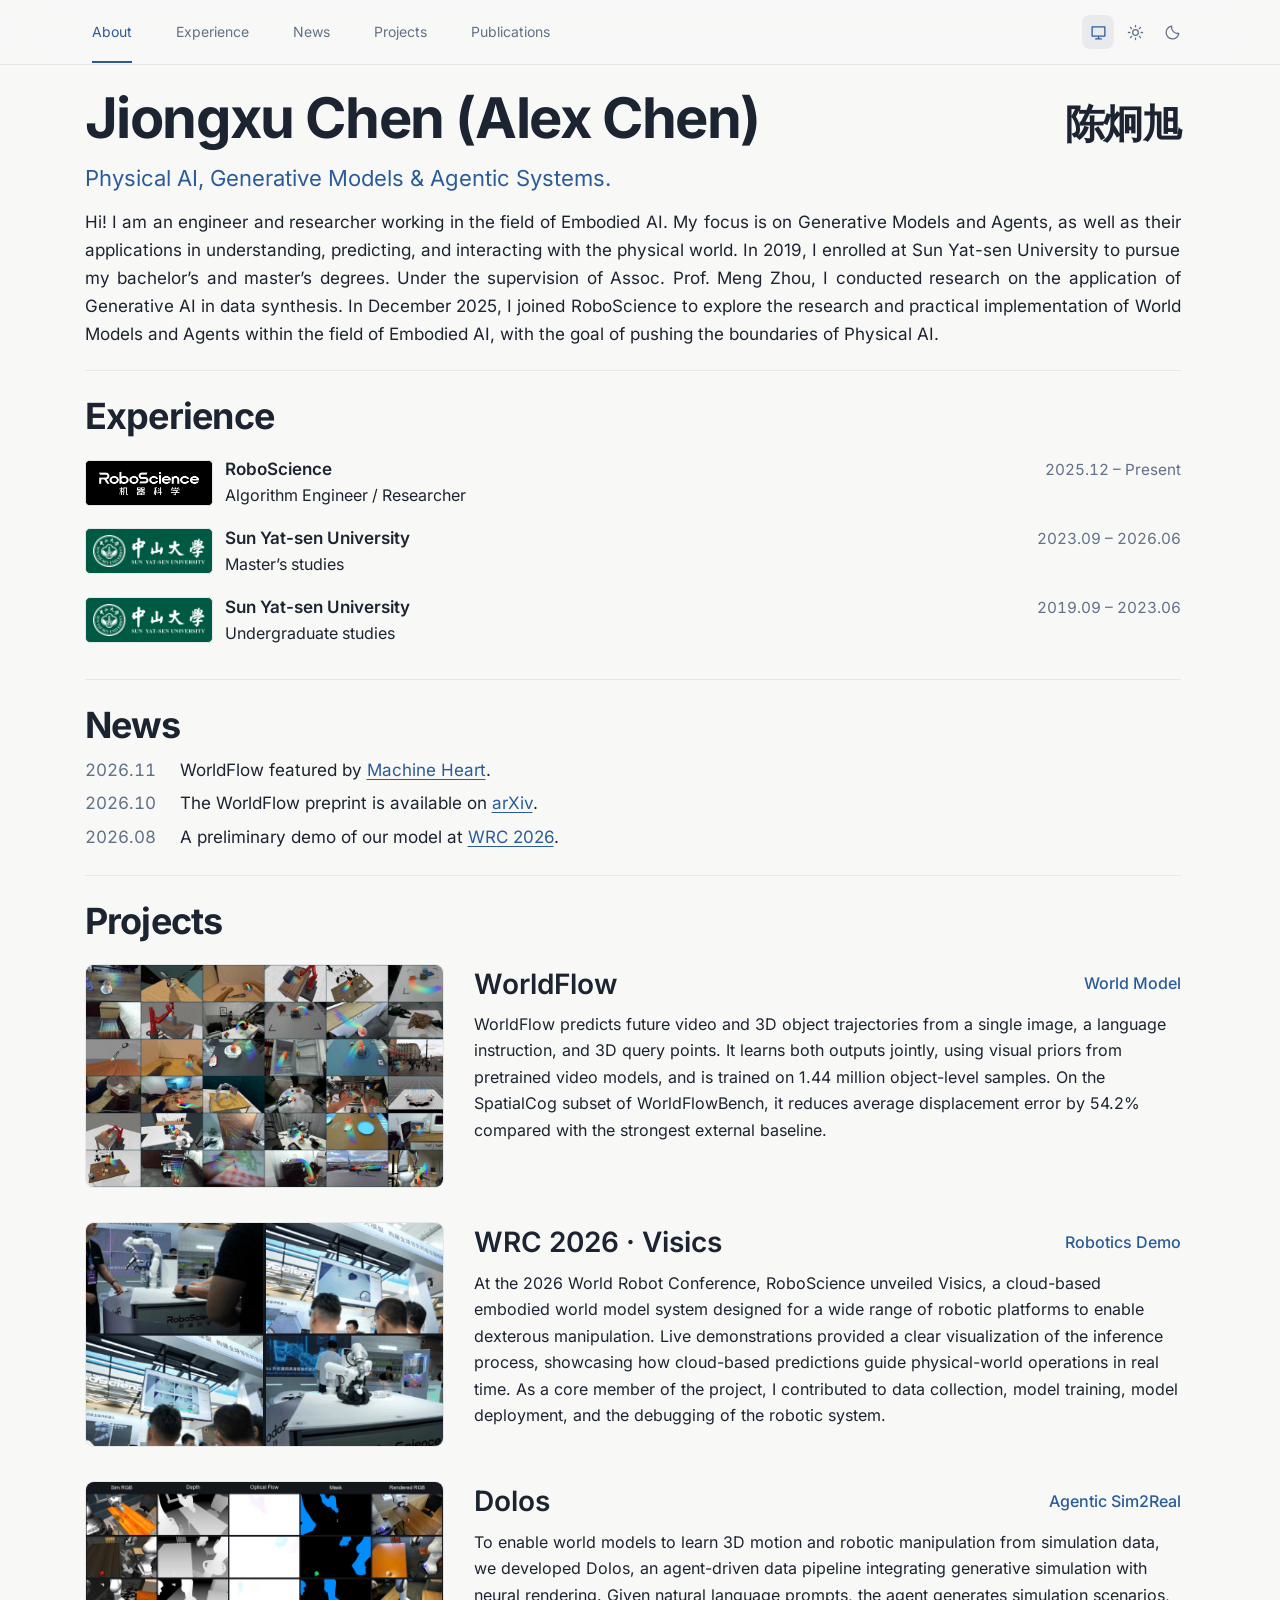
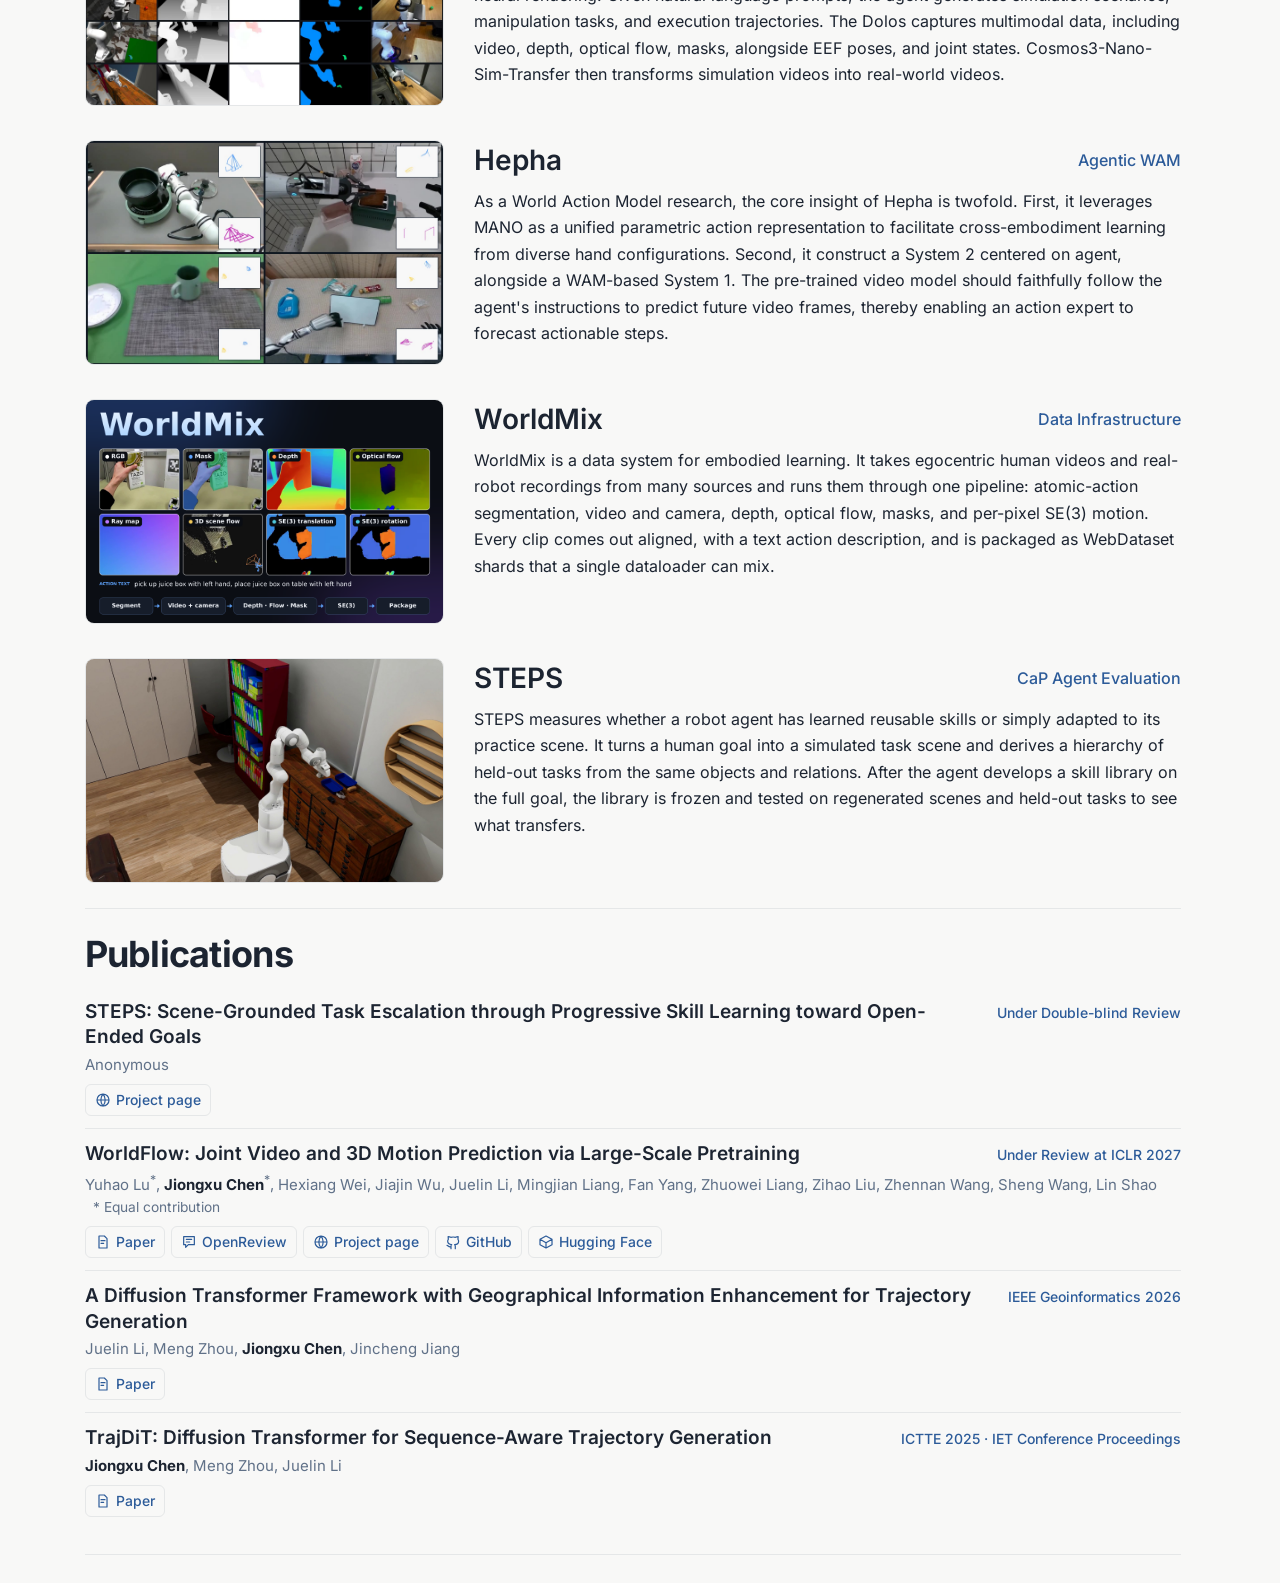
==== commit 20a5faf7: "Update STEPS author label and review status" ====
--- a/index.html
+++ b/index.html
@@ -1 +1 @@
-<!DOCTYPE html><html lang="en"><head><meta charset="UTF-8"><meta name="viewport" content="width=device-width"><meta name="description" content="Research and engineering portfolio of Jiongxu Chen, covering physical AI, generative models, and agentic systems."><meta name="robots" content="noindex,nofollow"><title>Jiongxu Chen</title><link rel="icon" href="/favicon.svg"><script>try{const t=localStorage.getItem('theme')||'system';document.documentElement.dataset.theme=t;document.documentElement.style.colorScheme=t==='system'?(matchMedia('(prefers-color-scheme: dark)').matches?'dark':'light'):t;}catch{}</script><link rel="stylesheet" href="/_astro/index.5DleU7zk.css"><link rel="stylesheet" href="/_astro/_astro_content.C39nKzuz.css"></head><body><a class="skip" href="#main">Skip to content</a><header><div class="nav-wrap"><button class="menu" type="button" aria-expanded="false" aria-controls="navigation" aria-label="Navigation menu"><span class="menu-open-icon"><svg viewBox="0 0 24 24" fill="none" stroke="currentColor" stroke-width="1.8" stroke-linecap="round" stroke-linejoin="round" aria-hidden="true"><path d="M4 7h16 M4 12h16 M4 17h16"></path></svg></span><span class="menu-close-icon"><svg viewBox="0 0 24 24" fill="none" stroke="currentColor" stroke-width="1.8" stroke-linecap="round" stroke-linejoin="round" aria-hidden="true"><path d="M6 6l12 12 M18 6 6 18"></path></svg></span></button><nav id="navigation" aria-label="Main navigation"><a href="/#about" data-nav="about">About</a><a href="/#experience" data-nav="experience">Experience</a><a href="/#news" data-nav="news">News</a><a href="/#projects" data-nav="projects">Projects</a><a href="/#publications" data-nav="publications">Publications</a></nav><div class="tools"><div class="theme-switch" role="group" aria-label="Theme"><button type="button" data-set-theme="system" aria-label="System" title="System" aria-pressed="true"><svg viewBox="0 0 24 24" fill="none" stroke="currentColor" stroke-width="1.8" stroke-linecap="round" stroke-linejoin="round" aria-hidden="true"><path d="M3 4h18v13H3z M8 21h8 M12 17v4"></path></svg></button><button type="button" data-set-theme="light" aria-label="Light" title="Light" aria-pressed="false"><svg viewBox="0 0 24 24" fill="none" stroke="currentColor" stroke-width="1.8" stroke-linecap="round" stroke-linejoin="round" aria-hidden="true"><path d="M12 2v2 M12 20v2 M2 12h2 M20 12h2 M5 5l1.5 1.5 M17.5 17.5 19 19 M5 19l1.5-1.5 M17.5 6.5 19 5 M16 12a4 4 0 1 1-8 0 4 4 0 0 1 8 0Z"></path></svg></button><button type="button" data-set-theme="dark" aria-label="Dark" title="Dark" aria-pressed="false"><svg viewBox="0 0 24 24" fill="none" stroke="currentColor" stroke-width="1.8" stroke-linecap="round" stroke-linejoin="round" aria-hidden="true"><path d="M20.9 13.3A9 9 0 0 1 10.7 3.1 9 9 0 1 0 20.9 13.3Z"></path></svg></button></div></div></div></header><main id="main"><section class="profile" id="about" aria-label="About Me" data-astro-cid-7aropxhg><div class="profile-intro" data-astro-cid-7aropxhg><h1 class="profile-name" data-astro-cid-7aropxhg><span data-astro-cid-7aropxhg>Jiongxu Chen <span class="profile-alias" data-astro-cid-7aropxhg>(Alex Chen)</span></span><span class="profile-chinese-name" lang="zh" data-astro-cid-7aropxhg>陈炯旭</span></h1><p data-astro-cid-7aropxhg>Physical AI, Generative Models &amp; Agentic Systems.</p></div><p class="profile-bio" data-astro-cid-7aropxhg>Hi! I am an engineer and researcher working in the field of Embodied AI. My focus is on Generative Models and Agents, as well as their applications in understanding, predicting, and interacting with the physical world. In 2019, I enrolled at Sun Yat-sen University to pursue my bachelor’s and master’s degrees. Under the supervision of Assoc. Prof. Meng Zhou, I conducted research on the application of Generative AI in data synthesis. In December 2025, I joined RoboScience to explore the research and practical implementation of World Models and Agents within the field of Embodied AI, with the goal of pushing the boundaries of Physical AI.</p></section><section id="experience" data-astro-cid-bl6cniha><h2 data-astro-cid-bl6cniha>Experience</h2><ul class="experience-list" role="list" data-astro-cid-bl6cniha><li class="experience-entry" data-astro-cid-bl6cniha><a class="organization-logo roboscience" href="https://www.robosci.com/en/home-en/" aria-label="RoboScience" data-astro-cid-bl6cniha><img src="/images/organizations/roboscience.png" alt="" width="128" height="46" decoding="async" data-astro-cid-bl6cniha></a><a class="organization-name title-link" href="https://www.robosci.com/en/home-en/" data-astro-cid-bl6cniha>RoboScience</a><span class="experience-date" data-astro-cid-bl6cniha><time datetime="2025-12" data-astro-cid-bl6cniha>2025.12</time><span data-astro-cid-bl6cniha> – </span>Present</span><span class="experience-role" data-astro-cid-bl6cniha>Algorithm Engineer / Researcher</span></li><li class="experience-entry" data-astro-cid-bl6cniha><a class="organization-logo sysu" href="https://www.sysu.edu.cn/" aria-label="Sun Yat-sen University" data-astro-cid-bl6cniha><img src="/images/organizations/sysu.png" alt="" width="128" height="46" decoding="async" data-astro-cid-bl6cniha></a><a class="organization-name title-link" href="https://www.sysu.edu.cn/" data-astro-cid-bl6cniha>Sun Yat-sen University</a><span class="experience-date" data-astro-cid-bl6cniha><time datetime="2023-09" data-astro-cid-bl6cniha>2023.09</time><span data-astro-cid-bl6cniha> – </span><time datetime="2026-06" data-astro-cid-bl6cniha>2026.06</time></span><span class="experience-role" data-astro-cid-bl6cniha>Master’s studies</span></li><li class="experience-entry" data-astro-cid-bl6cniha><a class="organization-logo sysu" href="https://www.sysu.edu.cn/" aria-label="Sun Yat-sen University" data-astro-cid-bl6cniha><img src="/images/organizations/sysu.png" alt="" width="128" height="46" decoding="async" data-astro-cid-bl6cniha></a><a class="organization-name title-link" href="https://www.sysu.edu.cn/" data-astro-cid-bl6cniha>Sun Yat-sen University</a><span class="experience-date" data-astro-cid-bl6cniha><time datetime="2019-09" data-astro-cid-bl6cniha>2019.09</time><span data-astro-cid-bl6cniha> – </span><time datetime="2023-06" data-astro-cid-bl6cniha>2023.06</time></span><span class="experience-role" data-astro-cid-bl6cniha>Undergraduate studies</span></li></ul></section><section id="news" class="index-news" data-astro-cid-7aropxhg><h2 data-astro-cid-7aropxhg>News</h2><ul class="news-list" role="list" data-astro-cid-rqg5okp4><li data-astro-cid-rqg5okp4><time datetime="2026-11" data-astro-cid-rqg5okp4>2026.11</time><span data-astro-cid-rqg5okp4>WorldFlow featured by <a href="https://mp.weixin.qq.com/s/nxr34ClHbxqVW3aULfyYVQ" data-astro-cid-rqg5okp4>Machine Heart</a>.</span></li><li data-astro-cid-rqg5okp4><time datetime="2026-10" data-astro-cid-rqg5okp4>2026.10</time><span data-astro-cid-rqg5okp4>The WorldFlow preprint is available on <a href="https://arxiv.org/abs/2610.39278" data-astro-cid-rqg5okp4>arXiv</a>.</span></li><li data-astro-cid-rqg5okp4><time datetime="2026-08" data-astro-cid-rqg5okp4>2026.08</time><span data-astro-cid-rqg5okp4>A preliminary demo of our model at <a href="https://www.robosci.com/wrc-2026-rex-g1/" data-astro-cid-rqg5okp4>WRC 2026</a>.</span></li></ul></section><section id="projects" data-astro-cid-7aropxhg><h2 data-astro-cid-7aropxhg>Projects</h2><div class="project-grid" data-astro-cid-7aropxhg><article class="project" data-scroll-key="project-worldflow" data-astro-cid-7aropxhg><figure class="media video-cover" data-astro-cid-ssh65za6><video data-cover-video src="/videos/worldflow/teaser.mp4" poster="/videos/worldflow/poster.jpg" muted loop playsinline preload="none" aria-hidden="true" data-astro-cid-ssh65za6></video></figure><script type="module">var e=document.querySelectorAll(`[data-cover-video]`),t=matchMedia(`(prefers-reduced-motion: reduce)`);function n(){for(let n of e)t.matches?n.pause():n.paused&&n.play().catch(()=>{})}t.addEventListener(`change`,n),n();</script><div class="project-copy" data-astro-cid-7aropxhg><div class="project-heading" data-astro-cid-7aropxhg><h3 data-astro-cid-7aropxhg><a class="title-link" href="https://roboscience-ai.github.io/worldflow-page/" data-astro-cid-7aropxhg>WorldFlow</a></h3><span class="project-card-subtitle" data-astro-cid-7aropxhg>World Model</span></div><p class="project-description project-description-clamped" data-astro-cid-7aropxhg>WorldFlow predicts future video and 3D object trajectories from a single image, a language instruction, and 3D query points. It learns both outputs jointly, using visual priors from pretrained video models, and is trained on 1.44 million object-level samples. On the SpatialCog subset of WorldFlowBench, it reduces average displacement error by 54.2% compared with the strongest external baseline.</p></div></article><article class="project" data-scroll-key="project-visics" data-astro-cid-7aropxhg><figure class="media"><img src="/media/wrc/cover.jpg" alt="Live world-model inference and robot demonstration at WRC" loading="lazy"></figure><div class="project-copy" data-astro-cid-7aropxhg><div class="project-heading" data-astro-cid-7aropxhg><h3 data-astro-cid-7aropxhg><a class="title-link" href="https://www.robosci.com/wrc-2026-rex-g1/" data-astro-cid-7aropxhg>WRC 2026 · Visics</a></h3><span class="project-card-subtitle" data-astro-cid-7aropxhg>Robotics Demo</span></div><p class="project-description" data-astro-cid-7aropxhg>At the 2026 World Robot Conference, RoboScience unveiled Visics, a cloud-based embodied world model system designed for a wide range of robotic platforms to enable dexterous manipulation. Live demonstrations provided a clear visualization of the inference process, showcasing how cloud-based predictions guide physical-world operations in real time. As a core member of the project, I contributed to data collection, model training, model deployment, and the debugging of the robotic system.</p></div></article><article class="project" data-scroll-key="project-dolos" data-astro-cid-7aropxhg><figure class="media video-cover" data-astro-cid-ssh65za6><video data-cover-video src="/media/dolos/teaser.mp4" poster="/media/dolos/poster.jpg" muted loop playsinline preload="none" aria-hidden="true" data-astro-cid-ssh65za6></video></figure><div class="project-copy" data-astro-cid-7aropxhg><div class="project-heading" data-astro-cid-7aropxhg><h3 data-astro-cid-7aropxhg>Dolos</h3><span class="project-card-subtitle" data-astro-cid-7aropxhg>Agentic Sim2Real</span></div><p class="project-description project-description-desktop-clamped" data-astro-cid-7aropxhg>To enable world models to learn 3D motion and robotic manipulation from simulation data, we developed Dolos, an agent-driven data pipeline integrating generative simulation with neural rendering. Given natural language prompts, the agent generates simulation scenarios, manipulation tasks, and execution trajectories. The Dolos captures multimodal data, including video, depth, optical flow, masks, alongside EEF poses, and joint states. Cosmos3-Nano-Sim-Transfer then transforms simulation videos into real-world videos.</p></div></article><article class="project" data-scroll-key="project-wam" data-astro-cid-7aropxhg><figure class="media video-cover" data-astro-cid-ssh65za6><video data-cover-video src="/media/wam/teaser.mp4" poster="/media/wam/poster.jpg" muted loop playsinline preload="none" aria-hidden="true" data-astro-cid-ssh65za6></video></figure><div class="project-copy" data-astro-cid-7aropxhg><div class="project-heading" data-astro-cid-7aropxhg><h3 data-astro-cid-7aropxhg>Hepha</h3><span class="project-card-subtitle" data-astro-cid-7aropxhg>Agentic WAM</span></div><p class="project-description project-description-desktop-clamped" data-astro-cid-7aropxhg>As a World Action Model research, the core insight of Hepha is twofold. First, it leverages MANO as a unified parametric action representation to facilitate cross-embodiment learning from diverse hand configurations. Second, it construct a System 2 centered on agent, alongside a WAM-based System 1. The pre-trained video model should faithfully follow the agent&#39;s instructions to predict future video frames, thereby enabling an action expert to forecast actionable steps.</p></div></article><article class="project" data-scroll-key="project-worldmix" data-astro-cid-7aropxhg><figure class="media"><img src="/media/worldmix/cover.png" alt="WorldMix pipeline and aligned data layers for a sample clip" loading="lazy"></figure><div class="project-copy" data-astro-cid-7aropxhg><div class="project-heading" data-astro-cid-7aropxhg><h3 data-astro-cid-7aropxhg>WorldMix</h3><span class="project-card-subtitle" data-astro-cid-7aropxhg>Data Infrastructure</span></div><p class="project-description" data-astro-cid-7aropxhg>WorldMix is a data system for embodied learning. It takes egocentric human videos and real-robot recordings from many sources and runs them through one pipeline: atomic-action segmentation, video and camera, depth, optical flow, masks, and per-pixel SE(3) motion. Every clip comes out aligned, with a text action description, and is packaged as WebDataset shards that a single dataloader can mix.</p></div></article><article class="project" data-scroll-key="project-steps" data-astro-cid-7aropxhg><figure class="media video-cover" data-astro-cid-ssh65za6><video data-cover-video src="/videos/steps/teaser.mp4" poster="/videos/steps/poster.jpg" muted loop playsinline preload="none" aria-hidden="true" data-astro-cid-ssh65za6></video></figure><div class="project-copy" data-astro-cid-7aropxhg><div class="project-heading" data-astro-cid-7aropxhg><h3 data-astro-cid-7aropxhg><a class="title-link" href="https://steps-rbs.github.io/" data-astro-cid-7aropxhg>STEPS</a></h3><span class="project-card-subtitle" data-astro-cid-7aropxhg>CaP Agent Evaluation</span></div><p class="project-description" data-astro-cid-7aropxhg>STEPS measures whether a robot agent has learned reusable skills or simply adapted to its practice scene. It turns a human goal into a simulated task scene and derives a hierarchy of held-out tasks from the same objects and relations. After the agent develops a skill library on the full goal, the library is frozen and tested on regenerated scenes and held-out tasks to see what transfers.</p></div></article></div></section><section id="publications" data-astro-cid-7aropxhg><h2 data-astro-cid-7aropxhg>Publications</h2><ol class="publication-list" role="list" data-astro-cid-7aropxhg><li data-astro-cid-7aropxhg><article class="publication" data-publication data-astro-cid-ent4rkus><h3 data-astro-cid-ent4rkus><a class="title-link" href="https://steps-rbs.github.io/" data-astro-cid-ent4rkus>STEPS: Scene-Grounded Task Escalation through Progressive Skill Learning toward Open-Ended Goals</a></h3><p class="publication-venue" data-astro-cid-ent4rkus>Under double-blind review</p><div class="publication-links" data-astro-cid-ent4rkus><a href="https://steps-rbs.github.io/" data-astro-cid-ent4rkus><svg viewBox="0 0 24 24" fill="none" stroke="currentColor" stroke-width="1.8" stroke-linecap="round" stroke-linejoin="round" aria-hidden="true"><path d="M21 12a9 9 0 1 1-18 0 9 9 0 0 1 18 0Z M3 12h18 M12 3a14 14 0 0 1 0 18 14 14 0 0 1 0-18Z"></path></svg>Project page</a></div></article></li><li data-astro-cid-7aropxhg><article class="publication" data-publication data-astro-cid-ent4rkus><h3 data-astro-cid-ent4rkus><a class="title-link" href="https://arxiv.org/abs/2610.39278" data-astro-cid-ent4rkus>WorldFlow: Joint Video and 3D Motion Prediction via Large-Scale Pretraining</a></h3><p class="publication-venue" data-astro-cid-ent4rkus>Under Review at ICLR 2027</p><p class="publication-authors" data-astro-cid-ent4rkus>Yuhao Lu<sup data-astro-cid-ent4rkus>*</sup>, <strong data-astro-cid-ent4rkus>Jiongxu Chen</strong><sup data-astro-cid-ent4rkus>*</sup>, Hexiang Wei, Jiajin Wu, Juelin Li, Mingjian Liang, Fan Yang, Zhuowei Liang, Zihao Liu, Zhennan Wang, Sheng Wang, Lin Shao<span class="publication-note" data-astro-cid-ent4rkus>* Equal contribution</span></p><div class="publication-links" data-astro-cid-ent4rkus><a href="https://arxiv.org/abs/2610.39278" data-astro-cid-ent4rkus><svg viewBox="0 0 24 24" fill="none" stroke="currentColor" stroke-width="1.8" stroke-linecap="round" stroke-linejoin="round" aria-hidden="true"><path d="M6 3h8l4 4v14H6z M9 10h6 M9 14h4"></path></svg>Paper</a><a href="https://openreview.net/forum?id=tIrGxQ9xFX" data-astro-cid-ent4rkus><svg viewBox="0 0 24 24" fill="none" stroke="currentColor" stroke-width="1.8" stroke-linecap="round" stroke-linejoin="round" aria-hidden="true"><path d="M4 4h16v12h-9l-4 4v-4H4z M8 8h8 M8 12h5"></path></svg>OpenReview</a><a href="https://roboscience-ai.github.io/worldflow-page/" data-astro-cid-ent4rkus><svg viewBox="0 0 24 24" fill="none" stroke="currentColor" stroke-width="1.8" stroke-linecap="round" stroke-linejoin="round" aria-hidden="true"><path d="M21 12a9 9 0 1 1-18 0 9 9 0 0 1 18 0Z M3 12h18 M12 3a14 14 0 0 1 0 18 14 14 0 0 1 0-18Z"></path></svg>Project page</a><a href="https://github.com/roboscience-ai/worldflow" data-astro-cid-ent4rkus><svg viewBox="0 0 24 24" fill="none" stroke="currentColor" stroke-width="1.8" stroke-linecap="round" stroke-linejoin="round" aria-hidden="true"><path d="M9 19c-4 1-4-2-6-2 M9 22v-4c0-1 .3-2 1-2-4-.5-6-2-6-5 0-2 1-3 1-3l-.3-4s2 0 4 1a13 13 0 0 1 7 0c2-1 4-1 4-1l-.3 4s1 1 1 3c0 3-2 5-6 5 .7.5 1 1.4 1 2v4"></path></svg>GitHub</a><a href="https://huggingface.co/papers/2610.39278" data-astro-cid-ent4rkus><svg viewBox="0 0 24 24" fill="none" stroke="currentColor" stroke-width="1.8" stroke-linecap="round" stroke-linejoin="round" aria-hidden="true"><path d="M12 3 21 8v8l-9 5-9-5V8z M3 8l9 5 9-5 M12 13v8"></path></svg>Hugging Face</a></div></article></li><li data-astro-cid-7aropxhg><article class="publication" data-publication data-astro-cid-ent4rkus><h3 data-astro-cid-ent4rkus><a class="title-link" href="https://doi.org/10.1109/geoinformatics72247.2026.11665096" data-astro-cid-ent4rkus>A Diffusion Transformer Framework with Geographical Information Enhancement for Trajectory Generation</a></h3><p class="publication-venue" data-astro-cid-ent4rkus>IEEE Geoinformatics 2026</p><p class="publication-authors" data-astro-cid-ent4rkus>Juelin Li, Meng Zhou, <strong data-astro-cid-ent4rkus>Jiongxu Chen</strong>, Jincheng Jiang</p><div class="publication-links" data-astro-cid-ent4rkus><a href="https://doi.org/10.1109/geoinformatics72247.2026.11665096" data-astro-cid-ent4rkus><svg viewBox="0 0 24 24" fill="none" stroke="currentColor" stroke-width="1.8" stroke-linecap="round" stroke-linejoin="round" aria-hidden="true"><path d="M6 3h8l4 4v14H6z M9 10h6 M9 14h4"></path></svg>Paper</a></div></article></li><li data-astro-cid-7aropxhg><article class="publication" data-publication data-astro-cid-ent4rkus><h3 data-astro-cid-ent4rkus><a class="title-link" href="https://doi.org/10.1049/icp.2026.2270" data-astro-cid-ent4rkus>TrajDiT: Diffusion Transformer for Sequence-Aware Trajectory Generation</a></h3><p class="publication-venue" data-astro-cid-ent4rkus>ICTTE 2025 · IET Conference Proceedings</p><p class="publication-authors" data-astro-cid-ent4rkus><strong data-astro-cid-ent4rkus>Jiongxu Chen</strong>, Meng Zhou, Juelin Li</p><div class="publication-links" data-astro-cid-ent4rkus><a href="https://doi.org/10.1049/icp.2026.2270" data-astro-cid-ent4rkus><svg viewBox="0 0 24 24" fill="none" stroke="currentColor" stroke-width="1.8" stroke-linecap="round" stroke-linejoin="round" aria-hidden="true"><path d="M6 3h8l4 4v14H6z M9 10h6 M9 14h4"></path></svg>Paper</a></div></article></li></ol></section></main><script type="module">var e=document.querySelectorAll(`[data-set-theme]`),t=matchMedia(`(prefers-color-scheme: dark)`),n=document.documentElement.dataset.theme||`system`;[`system`,`light`,`dark`].includes(n)||(n=`system`);function r(){document.documentElement.dataset.theme=n,document.documentElement.style.colorScheme=n===`system`?t.matches?`dark`:`light`:n,e.forEach(e=>e.setAttribute(`aria-pressed`,String(e.dataset.setTheme===n)))}e.forEach(e=>e.addEventListener(`click`,()=>{n=e.dataset.setTheme;try{localStorage.setItem(`theme`,n)}catch{}r()})),t.addEventListener(`change`,r),r();var i=document.querySelector(`.menu`),a=document.getElementById(`navigation`),o=[...a.querySelectorAll(`[data-nav]`)],s=matchMedia(`(max-width: 720px)`);function c(e){i.setAttribute(`aria-expanded`,String(e)),a.classList.toggle(`open`,e)}i.addEventListener(`click`,()=>c(i.getAttribute(`aria-expanded`)!==`true`)),o.forEach(e=>e.addEventListener(`click`,()=>c(!1))),document.addEventListener(`keydown`,e=>{e.key===`Escape`&&i.getAttribute(`aria-expanded`)===`true`&&(c(!1),i.focus())}),document.addEventListener(`click`,e=>{e.target instanceof Node&&!i.contains(e.target)&&!a.contains(e.target)&&c(!1)}),s.addEventListener(`change`,()=>c(!1));var l=o.flatMap(e=>{let t=document.getElementById(e.dataset.nav??``);return t?[{link:e,section:t}]:[]}),u=!1;function d(){u=!1;let e=document.documentElement,t=parseFloat(getComputedStyle(e).scrollPaddingTop)+2,n=window.scrollY>0&&window.scrollY+e.clientHeight>=e.scrollHeight-2?l.at(-1):[...l].reverse().find(({section:e})=>e.getBoundingClientRect().top<=t);for(let{link:e}of l)e===n?.link?e.setAttribute(`aria-current`,`location`):e.removeAttribute(`aria-current`)}function f(){u||(u=!0,requestAnimationFrame(d))}l.length&&(window.addEventListener(`scroll`,f,{passive:!0}),window.addEventListener(`resize`,f),window.addEventListener(`pageshow`,f),f());</script></body></html>+<!DOCTYPE html><html lang="en"><head><meta charset="UTF-8"><meta name="viewport" content="width=device-width"><meta name="description" content="Research and engineering portfolio of Jiongxu Chen, covering physical AI, generative models, and agentic systems."><meta name="robots" content="noindex,nofollow"><title>Jiongxu Chen</title><link rel="icon" href="/favicon.svg"><script>try{const t=localStorage.getItem('theme')||'system';document.documentElement.dataset.theme=t;document.documentElement.style.colorScheme=t==='system'?(matchMedia('(prefers-color-scheme: dark)').matches?'dark':'light'):t;}catch{}</script><link rel="stylesheet" href="/_astro/index.5DleU7zk.css"><link rel="stylesheet" href="/_astro/_astro_content.C39nKzuz.css"></head><body><a class="skip" href="#main">Skip to content</a><header><div class="nav-wrap"><button class="menu" type="button" aria-expanded="false" aria-controls="navigation" aria-label="Navigation menu"><span class="menu-open-icon"><svg viewBox="0 0 24 24" fill="none" stroke="currentColor" stroke-width="1.8" stroke-linecap="round" stroke-linejoin="round" aria-hidden="true"><path d="M4 7h16 M4 12h16 M4 17h16"></path></svg></span><span class="menu-close-icon"><svg viewBox="0 0 24 24" fill="none" stroke="currentColor" stroke-width="1.8" stroke-linecap="round" stroke-linejoin="round" aria-hidden="true"><path d="M6 6l12 12 M18 6 6 18"></path></svg></span></button><nav id="navigation" aria-label="Main navigation"><a href="/#about" data-nav="about">About</a><a href="/#experience" data-nav="experience">Experience</a><a href="/#news" data-nav="news">News</a><a href="/#projects" data-nav="projects">Projects</a><a href="/#publications" data-nav="publications">Publications</a></nav><div class="tools"><div class="theme-switch" role="group" aria-label="Theme"><button type="button" data-set-theme="system" aria-label="System" title="System" aria-pressed="true"><svg viewBox="0 0 24 24" fill="none" stroke="currentColor" stroke-width="1.8" stroke-linecap="round" stroke-linejoin="round" aria-hidden="true"><path d="M3 4h18v13H3z M8 21h8 M12 17v4"></path></svg></button><button type="button" data-set-theme="light" aria-label="Light" title="Light" aria-pressed="false"><svg viewBox="0 0 24 24" fill="none" stroke="currentColor" stroke-width="1.8" stroke-linecap="round" stroke-linejoin="round" aria-hidden="true"><path d="M12 2v2 M12 20v2 M2 12h2 M20 12h2 M5 5l1.5 1.5 M17.5 17.5 19 19 M5 19l1.5-1.5 M17.5 6.5 19 5 M16 12a4 4 0 1 1-8 0 4 4 0 0 1 8 0Z"></path></svg></button><button type="button" data-set-theme="dark" aria-label="Dark" title="Dark" aria-pressed="false"><svg viewBox="0 0 24 24" fill="none" stroke="currentColor" stroke-width="1.8" stroke-linecap="round" stroke-linejoin="round" aria-hidden="true"><path d="M20.9 13.3A9 9 0 0 1 10.7 3.1 9 9 0 1 0 20.9 13.3Z"></path></svg></button></div></div></div></header><main id="main"><section class="profile" id="about" aria-label="About Me" data-astro-cid-7aropxhg><div class="profile-intro" data-astro-cid-7aropxhg><h1 class="profile-name" data-astro-cid-7aropxhg><span data-astro-cid-7aropxhg>Jiongxu Chen <span class="profile-alias" data-astro-cid-7aropxhg>(Alex Chen)</span></span><span class="profile-chinese-name" lang="zh" data-astro-cid-7aropxhg>陈炯旭</span></h1><p data-astro-cid-7aropxhg>Physical AI, Generative Models &amp; Agentic Systems.</p></div><p class="profile-bio" data-astro-cid-7aropxhg>Hi! I am an engineer and researcher working in the field of Embodied AI. My focus is on Generative Models and Agents, as well as their applications in understanding, predicting, and interacting with the physical world. In 2019, I enrolled at Sun Yat-sen University to pursue my bachelor’s and master’s degrees. Under the supervision of Assoc. Prof. Meng Zhou, I conducted research on the application of Generative AI in data synthesis. In December 2025, I joined RoboScience to explore the research and practical implementation of World Models and Agents within the field of Embodied AI, with the goal of pushing the boundaries of Physical AI.</p></section><section id="experience" data-astro-cid-bl6cniha><h2 data-astro-cid-bl6cniha>Experience</h2><ul class="experience-list" role="list" data-astro-cid-bl6cniha><li class="experience-entry" data-astro-cid-bl6cniha><a class="organization-logo roboscience" href="https://www.robosci.com/en/home-en/" aria-label="RoboScience" data-astro-cid-bl6cniha><img src="/images/organizations/roboscience.png" alt="" width="128" height="46" decoding="async" data-astro-cid-bl6cniha></a><a class="organization-name title-link" href="https://www.robosci.com/en/home-en/" data-astro-cid-bl6cniha>RoboScience</a><span class="experience-date" data-astro-cid-bl6cniha><time datetime="2025-12" data-astro-cid-bl6cniha>2025.12</time><span data-astro-cid-bl6cniha> – </span>Present</span><span class="experience-role" data-astro-cid-bl6cniha>Algorithm Engineer / Researcher</span></li><li class="experience-entry" data-astro-cid-bl6cniha><a class="organization-logo sysu" href="https://www.sysu.edu.cn/" aria-label="Sun Yat-sen University" data-astro-cid-bl6cniha><img src="/images/organizations/sysu.png" alt="" width="128" height="46" decoding="async" data-astro-cid-bl6cniha></a><a class="organization-name title-link" href="https://www.sysu.edu.cn/" data-astro-cid-bl6cniha>Sun Yat-sen University</a><span class="experience-date" data-astro-cid-bl6cniha><time datetime="2023-09" data-astro-cid-bl6cniha>2023.09</time><span data-astro-cid-bl6cniha> – </span><time datetime="2026-06" data-astro-cid-bl6cniha>2026.06</time></span><span class="experience-role" data-astro-cid-bl6cniha>Master’s studies</span></li><li class="experience-entry" data-astro-cid-bl6cniha><a class="organization-logo sysu" href="https://www.sysu.edu.cn/" aria-label="Sun Yat-sen University" data-astro-cid-bl6cniha><img src="/images/organizations/sysu.png" alt="" width="128" height="46" decoding="async" data-astro-cid-bl6cniha></a><a class="organization-name title-link" href="https://www.sysu.edu.cn/" data-astro-cid-bl6cniha>Sun Yat-sen University</a><span class="experience-date" data-astro-cid-bl6cniha><time datetime="2019-09" data-astro-cid-bl6cniha>2019.09</time><span data-astro-cid-bl6cniha> – </span><time datetime="2023-06" data-astro-cid-bl6cniha>2023.06</time></span><span class="experience-role" data-astro-cid-bl6cniha>Undergraduate studies</span></li></ul></section><section id="news" class="index-news" data-astro-cid-7aropxhg><h2 data-astro-cid-7aropxhg>News</h2><ul class="news-list" role="list" data-astro-cid-rqg5okp4><li data-astro-cid-rqg5okp4><time datetime="2026-11" data-astro-cid-rqg5okp4>2026.11</time><span data-astro-cid-rqg5okp4>WorldFlow featured by <a href="https://mp.weixin.qq.com/s/nxr34ClHbxqVW3aULfyYVQ" data-astro-cid-rqg5okp4>Machine Heart</a>.</span></li><li data-astro-cid-rqg5okp4><time datetime="2026-10" data-astro-cid-rqg5okp4>2026.10</time><span data-astro-cid-rqg5okp4>The WorldFlow preprint is available on <a href="https://arxiv.org/abs/2610.39278" data-astro-cid-rqg5okp4>arXiv</a>.</span></li><li data-astro-cid-rqg5okp4><time datetime="2026-08" data-astro-cid-rqg5okp4>2026.08</time><span data-astro-cid-rqg5okp4>A preliminary demo of our model at <a href="https://www.robosci.com/wrc-2026-rex-g1/" data-astro-cid-rqg5okp4>WRC 2026</a>.</span></li></ul></section><section id="projects" data-astro-cid-7aropxhg><h2 data-astro-cid-7aropxhg>Projects</h2><div class="project-grid" data-astro-cid-7aropxhg><article class="project" data-scroll-key="project-worldflow" data-astro-cid-7aropxhg><figure class="media video-cover" data-astro-cid-ssh65za6><video data-cover-video src="/videos/worldflow/teaser.mp4" poster="/videos/worldflow/poster.jpg" muted loop playsinline preload="none" aria-hidden="true" data-astro-cid-ssh65za6></video></figure><script type="module">var e=document.querySelectorAll(`[data-cover-video]`),t=matchMedia(`(prefers-reduced-motion: reduce)`);function n(){for(let n of e)t.matches?n.pause():n.paused&&n.play().catch(()=>{})}t.addEventListener(`change`,n),n();</script><div class="project-copy" data-astro-cid-7aropxhg><div class="project-heading" data-astro-cid-7aropxhg><h3 data-astro-cid-7aropxhg><a class="title-link" href="https://roboscience-ai.github.io/worldflow-page/" data-astro-cid-7aropxhg>WorldFlow</a></h3><span class="project-card-subtitle" data-astro-cid-7aropxhg>World Model</span></div><p class="project-description project-description-clamped" data-astro-cid-7aropxhg>WorldFlow predicts future video and 3D object trajectories from a single image, a language instruction, and 3D query points. It learns both outputs jointly, using visual priors from pretrained video models, and is trained on 1.44 million object-level samples. On the SpatialCog subset of WorldFlowBench, it reduces average displacement error by 54.2% compared with the strongest external baseline.</p></div></article><article class="project" data-scroll-key="project-visics" data-astro-cid-7aropxhg><figure class="media"><img src="/media/wrc/cover.jpg" alt="Live world-model inference and robot demonstration at WRC" loading="lazy"></figure><div class="project-copy" data-astro-cid-7aropxhg><div class="project-heading" data-astro-cid-7aropxhg><h3 data-astro-cid-7aropxhg><a class="title-link" href="https://www.robosci.com/wrc-2026-rex-g1/" data-astro-cid-7aropxhg>WRC 2026 · Visics</a></h3><span class="project-card-subtitle" data-astro-cid-7aropxhg>Robotics Demo</span></div><p class="project-description" data-astro-cid-7aropxhg>At the 2026 World Robot Conference, RoboScience unveiled Visics, a cloud-based embodied world model system designed for a wide range of robotic platforms to enable dexterous manipulation. Live demonstrations provided a clear visualization of the inference process, showcasing how cloud-based predictions guide physical-world operations in real time. As a core member of the project, I contributed to data collection, model training, model deployment, and the debugging of the robotic system.</p></div></article><article class="project" data-scroll-key="project-dolos" data-astro-cid-7aropxhg><figure class="media video-cover" data-astro-cid-ssh65za6><video data-cover-video src="/media/dolos/teaser.mp4" poster="/media/dolos/poster.jpg" muted loop playsinline preload="none" aria-hidden="true" data-astro-cid-ssh65za6></video></figure><div class="project-copy" data-astro-cid-7aropxhg><div class="project-heading" data-astro-cid-7aropxhg><h3 data-astro-cid-7aropxhg>Dolos</h3><span class="project-card-subtitle" data-astro-cid-7aropxhg>Agentic Sim2Real</span></div><p class="project-description project-description-desktop-clamped" data-astro-cid-7aropxhg>To enable world models to learn 3D motion and robotic manipulation from simulation data, we developed Dolos, an agent-driven data pipeline integrating generative simulation with neural rendering. Given natural language prompts, the agent generates simulation scenarios, manipulation tasks, and execution trajectories. The Dolos captures multimodal data, including video, depth, optical flow, masks, alongside EEF poses, and joint states. Cosmos3-Nano-Sim-Transfer then transforms simulation videos into real-world videos.</p></div></article><article class="project" data-scroll-key="project-wam" data-astro-cid-7aropxhg><figure class="media video-cover" data-astro-cid-ssh65za6><video data-cover-video src="/media/wam/teaser.mp4" poster="/media/wam/poster.jpg" muted loop playsinline preload="none" aria-hidden="true" data-astro-cid-ssh65za6></video></figure><div class="project-copy" data-astro-cid-7aropxhg><div class="project-heading" data-astro-cid-7aropxhg><h3 data-astro-cid-7aropxhg>Hepha</h3><span class="project-card-subtitle" data-astro-cid-7aropxhg>Agentic WAM</span></div><p class="project-description project-description-desktop-clamped" data-astro-cid-7aropxhg>As a World Action Model research, the core insight of Hepha is twofold. First, it leverages MANO as a unified parametric action representation to facilitate cross-embodiment learning from diverse hand configurations. Second, it construct a System 2 centered on agent, alongside a WAM-based System 1. The pre-trained video model should faithfully follow the agent&#39;s instructions to predict future video frames, thereby enabling an action expert to forecast actionable steps.</p></div></article><article class="project" data-scroll-key="project-worldmix" data-astro-cid-7aropxhg><figure class="media"><img src="/media/worldmix/cover.png" alt="WorldMix pipeline and aligned data layers for a sample clip" loading="lazy"></figure><div class="project-copy" data-astro-cid-7aropxhg><div class="project-heading" data-astro-cid-7aropxhg><h3 data-astro-cid-7aropxhg>WorldMix</h3><span class="project-card-subtitle" data-astro-cid-7aropxhg>Data Infrastructure</span></div><p class="project-description" data-astro-cid-7aropxhg>WorldMix is a data system for embodied learning. It takes egocentric human videos and real-robot recordings from many sources and runs them through one pipeline: atomic-action segmentation, video and camera, depth, optical flow, masks, and per-pixel SE(3) motion. Every clip comes out aligned, with a text action description, and is packaged as WebDataset shards that a single dataloader can mix.</p></div></article><article class="project" data-scroll-key="project-steps" data-astro-cid-7aropxhg><figure class="media video-cover" data-astro-cid-ssh65za6><video data-cover-video src="/videos/steps/teaser.mp4" poster="/videos/steps/poster.jpg" muted loop playsinline preload="none" aria-hidden="true" data-astro-cid-ssh65za6></video></figure><div class="project-copy" data-astro-cid-7aropxhg><div class="project-heading" data-astro-cid-7aropxhg><h3 data-astro-cid-7aropxhg><a class="title-link" href="https://steps-rbs.github.io/" data-astro-cid-7aropxhg>STEPS</a></h3><span class="project-card-subtitle" data-astro-cid-7aropxhg>CaP Agent Evaluation</span></div><p class="project-description" data-astro-cid-7aropxhg>STEPS measures whether a robot agent has learned reusable skills or simply adapted to its practice scene. It turns a human goal into a simulated task scene and derives a hierarchy of held-out tasks from the same objects and relations. After the agent develops a skill library on the full goal, the library is frozen and tested on regenerated scenes and held-out tasks to see what transfers.</p></div></article></div></section><section id="publications" data-astro-cid-7aropxhg><h2 data-astro-cid-7aropxhg>Publications</h2><ol class="publication-list" role="list" data-astro-cid-7aropxhg><li data-astro-cid-7aropxhg><article class="publication" data-publication data-astro-cid-ent4rkus><h3 data-astro-cid-ent4rkus><a class="title-link" href="https://steps-rbs.github.io/" data-astro-cid-ent4rkus>STEPS: Scene-Grounded Task Escalation through Progressive Skill Learning toward Open-Ended Goals</a></h3><p class="publication-venue" data-astro-cid-ent4rkus>Under Double-blind Review</p><p class="publication-authors" data-astro-cid-ent4rkus>Anonymous</p><div class="publication-links" data-astro-cid-ent4rkus><a href="https://steps-rbs.github.io/" data-astro-cid-ent4rkus><svg viewBox="0 0 24 24" fill="none" stroke="currentColor" stroke-width="1.8" stroke-linecap="round" stroke-linejoin="round" aria-hidden="true"><path d="M21 12a9 9 0 1 1-18 0 9 9 0 0 1 18 0Z M3 12h18 M12 3a14 14 0 0 1 0 18 14 14 0 0 1 0-18Z"></path></svg>Project page</a></div></article></li><li data-astro-cid-7aropxhg><article class="publication" data-publication data-astro-cid-ent4rkus><h3 data-astro-cid-ent4rkus><a class="title-link" href="https://arxiv.org/abs/2610.39278" data-astro-cid-ent4rkus>WorldFlow: Joint Video and 3D Motion Prediction via Large-Scale Pretraining</a></h3><p class="publication-venue" data-astro-cid-ent4rkus>Under Review at ICLR 2027</p><p class="publication-authors" data-astro-cid-ent4rkus>Yuhao Lu<sup data-astro-cid-ent4rkus>*</sup>, <strong data-astro-cid-ent4rkus>Jiongxu Chen</strong><sup data-astro-cid-ent4rkus>*</sup>, Hexiang Wei, Jiajin Wu, Juelin Li, Mingjian Liang, Fan Yang, Zhuowei Liang, Zihao Liu, Zhennan Wang, Sheng Wang, Lin Shao<span class="publication-note" data-astro-cid-ent4rkus>* Equal contribution</span></p><div class="publication-links" data-astro-cid-ent4rkus><a href="https://arxiv.org/abs/2610.39278" data-astro-cid-ent4rkus><svg viewBox="0 0 24 24" fill="none" stroke="currentColor" stroke-width="1.8" stroke-linecap="round" stroke-linejoin="round" aria-hidden="true"><path d="M6 3h8l4 4v14H6z M9 10h6 M9 14h4"></path></svg>Paper</a><a href="https://openreview.net/forum?id=tIrGxQ9xFX" data-astro-cid-ent4rkus><svg viewBox="0 0 24 24" fill="none" stroke="currentColor" stroke-width="1.8" stroke-linecap="round" stroke-linejoin="round" aria-hidden="true"><path d="M4 4h16v12h-9l-4 4v-4H4z M8 8h8 M8 12h5"></path></svg>OpenReview</a><a href="https://roboscience-ai.github.io/worldflow-page/" data-astro-cid-ent4rkus><svg viewBox="0 0 24 24" fill="none" stroke="currentColor" stroke-width="1.8" stroke-linecap="round" stroke-linejoin="round" aria-hidden="true"><path d="M21 12a9 9 0 1 1-18 0 9 9 0 0 1 18 0Z M3 12h18 M12 3a14 14 0 0 1 0 18 14 14 0 0 1 0-18Z"></path></svg>Project page</a><a href="https://github.com/roboscience-ai/worldflow" data-astro-cid-ent4rkus><svg viewBox="0 0 24 24" fill="none" stroke="currentColor" stroke-width="1.8" stroke-linecap="round" stroke-linejoin="round" aria-hidden="true"><path d="M9 19c-4 1-4-2-6-2 M9 22v-4c0-1 .3-2 1-2-4-.5-6-2-6-5 0-2 1-3 1-3l-.3-4s2 0 4 1a13 13 0 0 1 7 0c2-1 4-1 4-1l-.3 4s1 1 1 3c0 3-2 5-6 5 .7.5 1 1.4 1 2v4"></path></svg>GitHub</a><a href="https://huggingface.co/papers/2610.39278" data-astro-cid-ent4rkus><svg viewBox="0 0 24 24" fill="none" stroke="currentColor" stroke-width="1.8" stroke-linecap="round" stroke-linejoin="round" aria-hidden="true"><path d="M12 3 21 8v8l-9 5-9-5V8z M3 8l9 5 9-5 M12 13v8"></path></svg>Hugging Face</a></div></article></li><li data-astro-cid-7aropxhg><article class="publication" data-publication data-astro-cid-ent4rkus><h3 data-astro-cid-ent4rkus><a class="title-link" href="https://doi.org/10.1109/geoinformatics72247.2026.11665096" data-astro-cid-ent4rkus>A Diffusion Transformer Framework with Geographical Information Enhancement for Trajectory Generation</a></h3><p class="publication-venue" data-astro-cid-ent4rkus>IEEE Geoinformatics 2026</p><p class="publication-authors" data-astro-cid-ent4rkus>Juelin Li, Meng Zhou, <strong data-astro-cid-ent4rkus>Jiongxu Chen</strong>, Jincheng Jiang</p><div class="publication-links" data-astro-cid-ent4rkus><a href="https://doi.org/10.1109/geoinformatics72247.2026.11665096" data-astro-cid-ent4rkus><svg viewBox="0 0 24 24" fill="none" stroke="currentColor" stroke-width="1.8" stroke-linecap="round" stroke-linejoin="round" aria-hidden="true"><path d="M6 3h8l4 4v14H6z M9 10h6 M9 14h4"></path></svg>Paper</a></div></article></li><li data-astro-cid-7aropxhg><article class="publication" data-publication data-astro-cid-ent4rkus><h3 data-astro-cid-ent4rkus><a class="title-link" href="https://doi.org/10.1049/icp.2026.2270" data-astro-cid-ent4rkus>TrajDiT: Diffusion Transformer for Sequence-Aware Trajectory Generation</a></h3><p class="publication-venue" data-astro-cid-ent4rkus>ICTTE 2025 · IET Conference Proceedings</p><p class="publication-authors" data-astro-cid-ent4rkus><strong data-astro-cid-ent4rkus>Jiongxu Chen</strong>, Meng Zhou, Juelin Li</p><div class="publication-links" data-astro-cid-ent4rkus><a href="https://doi.org/10.1049/icp.2026.2270" data-astro-cid-ent4rkus><svg viewBox="0 0 24 24" fill="none" stroke="currentColor" stroke-width="1.8" stroke-linecap="round" stroke-linejoin="round" aria-hidden="true"><path d="M6 3h8l4 4v14H6z M9 10h6 M9 14h4"></path></svg>Paper</a></div></article></li></ol></section></main><script type="module">var e=document.querySelectorAll(`[data-set-theme]`),t=matchMedia(`(prefers-color-scheme: dark)`),n=document.documentElement.dataset.theme||`system`;[`system`,`light`,`dark`].includes(n)||(n=`system`);function r(){document.documentElement.dataset.theme=n,document.documentElement.style.colorScheme=n===`system`?t.matches?`dark`:`light`:n,e.forEach(e=>e.setAttribute(`aria-pressed`,String(e.dataset.setTheme===n)))}e.forEach(e=>e.addEventListener(`click`,()=>{n=e.dataset.setTheme;try{localStorage.setItem(`theme`,n)}catch{}r()})),t.addEventListener(`change`,r),r();var i=document.querySelector(`.menu`),a=document.getElementById(`navigation`),o=[...a.querySelectorAll(`[data-nav]`)],s=matchMedia(`(max-width: 720px)`);function c(e){i.setAttribute(`aria-expanded`,String(e)),a.classList.toggle(`open`,e)}i.addEventListener(`click`,()=>c(i.getAttribute(`aria-expanded`)!==`true`)),o.forEach(e=>e.addEventListener(`click`,()=>c(!1))),document.addEventListener(`keydown`,e=>{e.key===`Escape`&&i.getAttribute(`aria-expanded`)===`true`&&(c(!1),i.focus())}),document.addEventListener(`click`,e=>{e.target instanceof Node&&!i.contains(e.target)&&!a.contains(e.target)&&c(!1)}),s.addEventListener(`change`,()=>c(!1));var l=o.flatMap(e=>{let t=document.getElementById(e.dataset.nav??``);return t?[{link:e,section:t}]:[]}),u=!1;function d(){u=!1;let e=document.documentElement,t=parseFloat(getComputedStyle(e).scrollPaddingTop)+2,n=window.scrollY>0&&window.scrollY+e.clientHeight>=e.scrollHeight-2?l.at(-1):[...l].reverse().find(({section:e})=>e.getBoundingClientRect().top<=t);for(let{link:e}of l)e===n?.link?e.setAttribute(`aria-current`,`location`):e.removeAttribute(`aria-current`)}function f(){u||(u=!0,requestAnimationFrame(d))}l.length&&(window.addEventListener(`scroll`,f,{passive:!0}),window.addEventListener(`resize`,f),window.addEventListener(`pageshow`,f),f());</script></body></html>
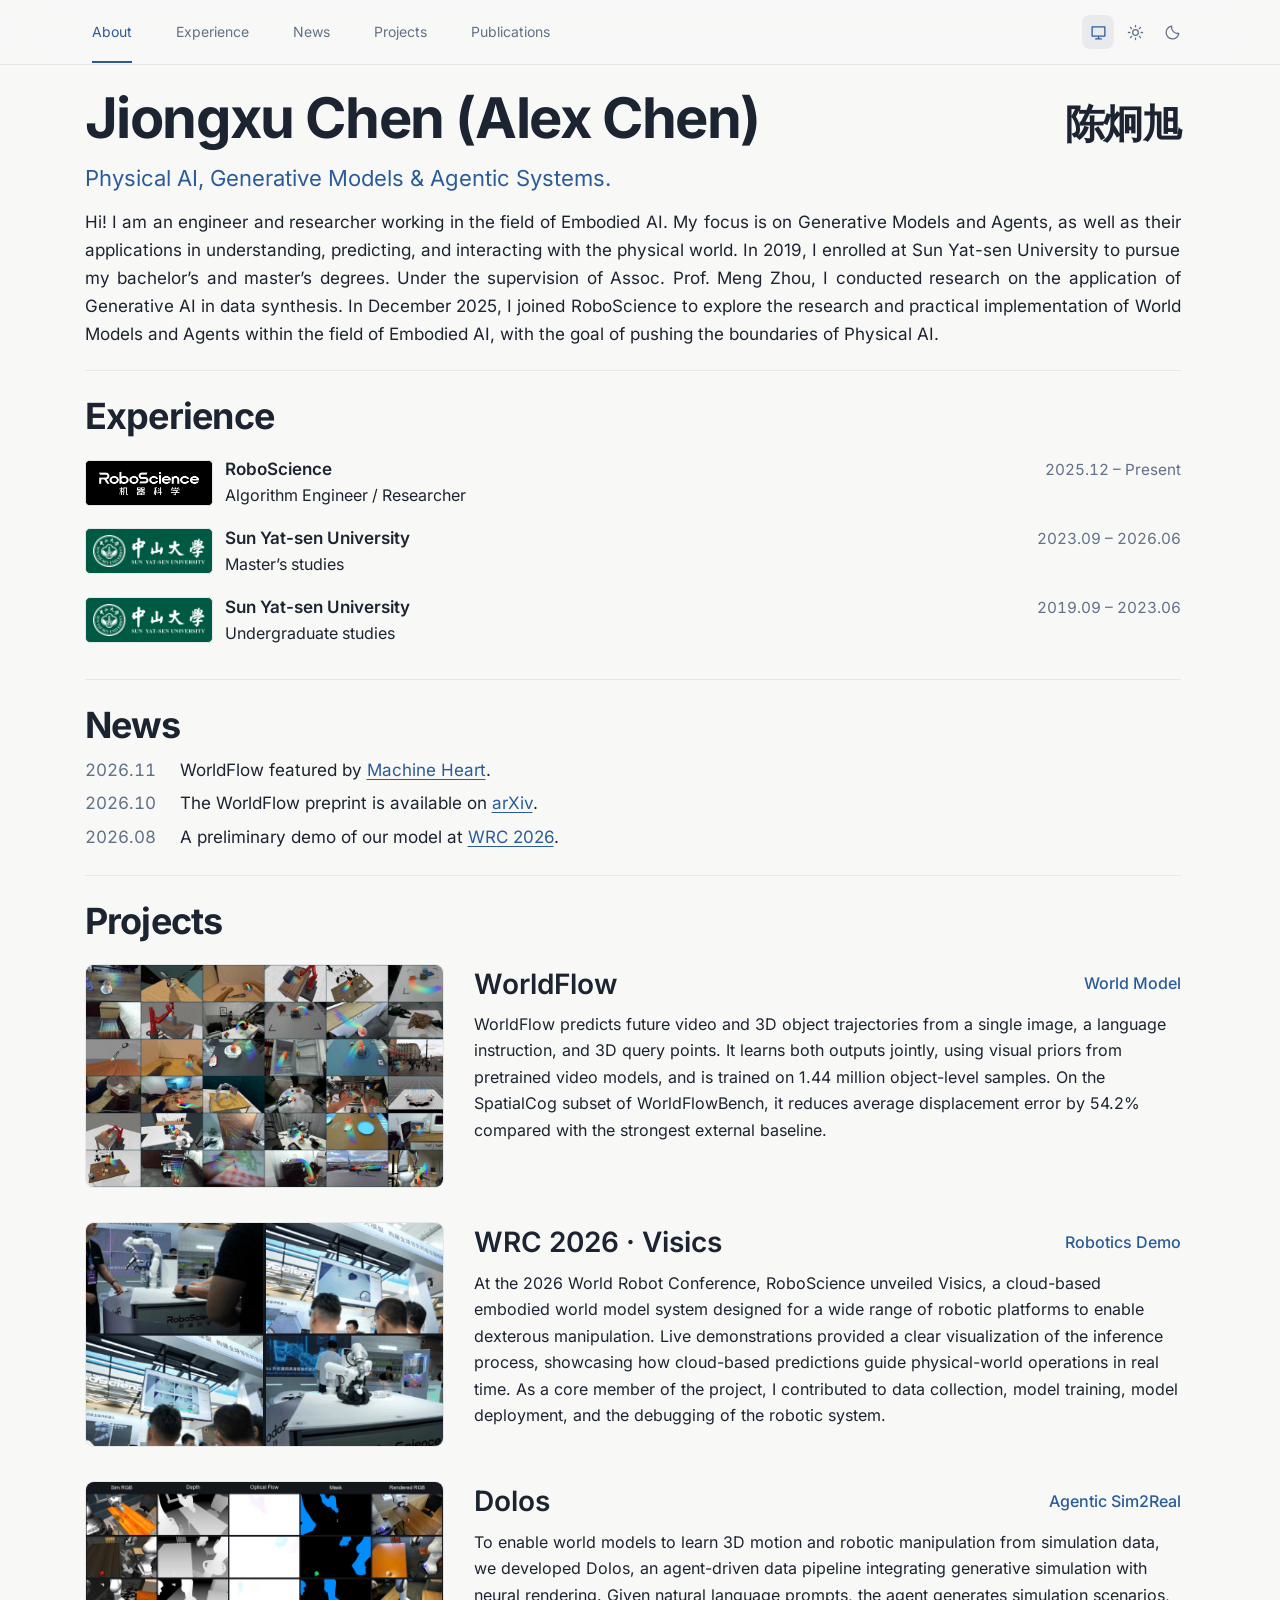
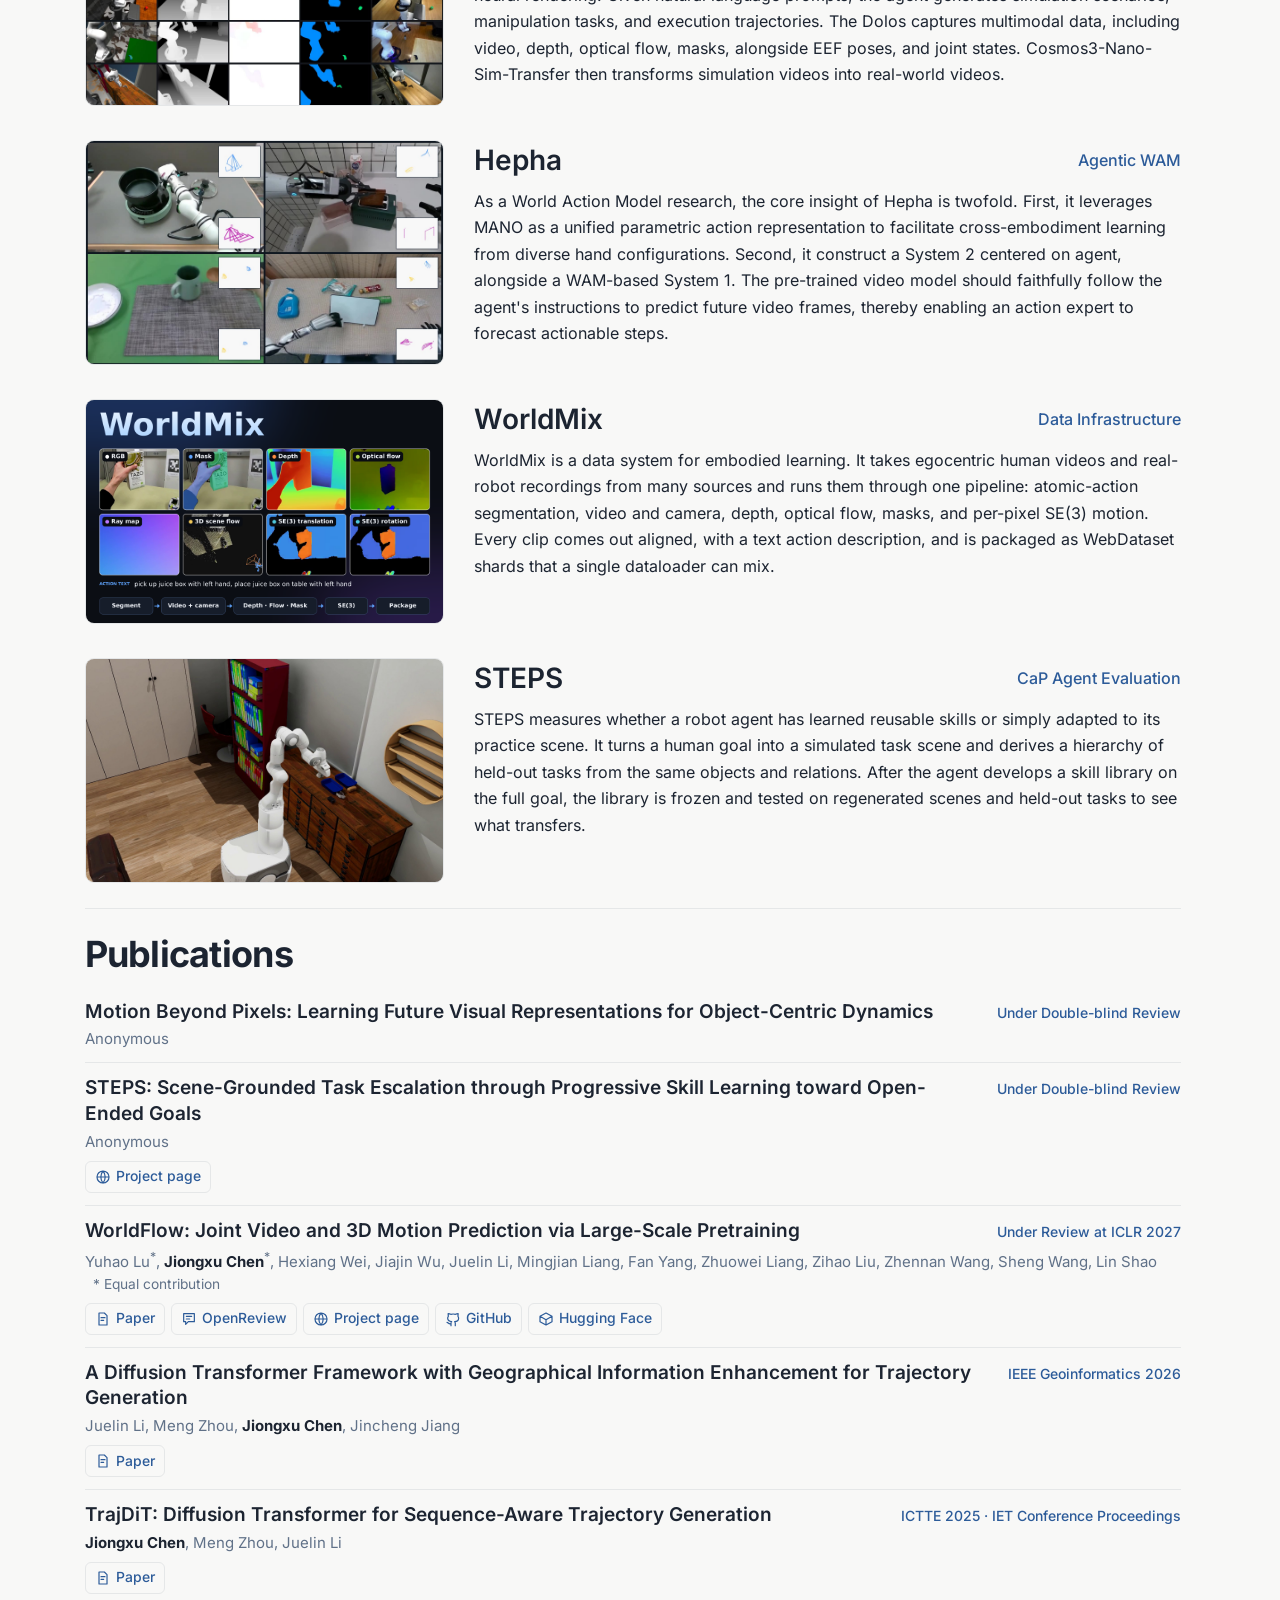
==== commit 9c843de6: "Add Motion Beyond Pixels publication" ====
--- a/index.html
+++ b/index.html
@@ -1 +1 @@
-<!DOCTYPE html><html lang="en"><head><meta charset="UTF-8"><meta name="viewport" content="width=device-width"><meta name="description" content="Research and engineering portfolio of Jiongxu Chen, covering physical AI, generative models, and agentic systems."><meta name="robots" content="noindex,nofollow"><title>Jiongxu Chen</title><link rel="icon" href="/favicon.svg"><script>try{const t=localStorage.getItem('theme')||'system';document.documentElement.dataset.theme=t;document.documentElement.style.colorScheme=t==='system'?(matchMedia('(prefers-color-scheme: dark)').matches?'dark':'light'):t;}catch{}</script><link rel="stylesheet" href="/_astro/index.5DleU7zk.css"><link rel="stylesheet" href="/_astro/_astro_content.C39nKzuz.css"></head><body><a class="skip" href="#main">Skip to content</a><header><div class="nav-wrap"><button class="menu" type="button" aria-expanded="false" aria-controls="navigation" aria-label="Navigation menu"><span class="menu-open-icon"><svg viewBox="0 0 24 24" fill="none" stroke="currentColor" stroke-width="1.8" stroke-linecap="round" stroke-linejoin="round" aria-hidden="true"><path d="M4 7h16 M4 12h16 M4 17h16"></path></svg></span><span class="menu-close-icon"><svg viewBox="0 0 24 24" fill="none" stroke="currentColor" stroke-width="1.8" stroke-linecap="round" stroke-linejoin="round" aria-hidden="true"><path d="M6 6l12 12 M18 6 6 18"></path></svg></span></button><nav id="navigation" aria-label="Main navigation"><a href="/#about" data-nav="about">About</a><a href="/#experience" data-nav="experience">Experience</a><a href="/#news" data-nav="news">News</a><a href="/#projects" data-nav="projects">Projects</a><a href="/#publications" data-nav="publications">Publications</a></nav><div class="tools"><div class="theme-switch" role="group" aria-label="Theme"><button type="button" data-set-theme="system" aria-label="System" title="System" aria-pressed="true"><svg viewBox="0 0 24 24" fill="none" stroke="currentColor" stroke-width="1.8" stroke-linecap="round" stroke-linejoin="round" aria-hidden="true"><path d="M3 4h18v13H3z M8 21h8 M12 17v4"></path></svg></button><button type="button" data-set-theme="light" aria-label="Light" title="Light" aria-pressed="false"><svg viewBox="0 0 24 24" fill="none" stroke="currentColor" stroke-width="1.8" stroke-linecap="round" stroke-linejoin="round" aria-hidden="true"><path d="M12 2v2 M12 20v2 M2 12h2 M20 12h2 M5 5l1.5 1.5 M17.5 17.5 19 19 M5 19l1.5-1.5 M17.5 6.5 19 5 M16 12a4 4 0 1 1-8 0 4 4 0 0 1 8 0Z"></path></svg></button><button type="button" data-set-theme="dark" aria-label="Dark" title="Dark" aria-pressed="false"><svg viewBox="0 0 24 24" fill="none" stroke="currentColor" stroke-width="1.8" stroke-linecap="round" stroke-linejoin="round" aria-hidden="true"><path d="M20.9 13.3A9 9 0 0 1 10.7 3.1 9 9 0 1 0 20.9 13.3Z"></path></svg></button></div></div></div></header><main id="main"><section class="profile" id="about" aria-label="About Me" data-astro-cid-7aropxhg><div class="profile-intro" data-astro-cid-7aropxhg><h1 class="profile-name" data-astro-cid-7aropxhg><span data-astro-cid-7aropxhg>Jiongxu Chen <span class="profile-alias" data-astro-cid-7aropxhg>(Alex Chen)</span></span><span class="profile-chinese-name" lang="zh" data-astro-cid-7aropxhg>陈炯旭</span></h1><p data-astro-cid-7aropxhg>Physical AI, Generative Models &amp; Agentic Systems.</p></div><p class="profile-bio" data-astro-cid-7aropxhg>Hi! I am an engineer and researcher working in the field of Embodied AI. My focus is on Generative Models and Agents, as well as their applications in understanding, predicting, and interacting with the physical world. In 2019, I enrolled at Sun Yat-sen University to pursue my bachelor’s and master’s degrees. Under the supervision of Assoc. Prof. Meng Zhou, I conducted research on the application of Generative AI in data synthesis. In December 2025, I joined RoboScience to explore the research and practical implementation of World Models and Agents within the field of Embodied AI, with the goal of pushing the boundaries of Physical AI.</p></section><section id="experience" data-astro-cid-bl6cniha><h2 data-astro-cid-bl6cniha>Experience</h2><ul class="experience-list" role="list" data-astro-cid-bl6cniha><li class="experience-entry" data-astro-cid-bl6cniha><a class="organization-logo roboscience" href="https://www.robosci.com/en/home-en/" aria-label="RoboScience" data-astro-cid-bl6cniha><img src="/images/organizations/roboscience.png" alt="" width="128" height="46" decoding="async" data-astro-cid-bl6cniha></a><a class="organization-name title-link" href="https://www.robosci.com/en/home-en/" data-astro-cid-bl6cniha>RoboScience</a><span class="experience-date" data-astro-cid-bl6cniha><time datetime="2025-12" data-astro-cid-bl6cniha>2025.12</time><span data-astro-cid-bl6cniha> – </span>Present</span><span class="experience-role" data-astro-cid-bl6cniha>Algorithm Engineer / Researcher</span></li><li class="experience-entry" data-astro-cid-bl6cniha><a class="organization-logo sysu" href="https://www.sysu.edu.cn/" aria-label="Sun Yat-sen University" data-astro-cid-bl6cniha><img src="/images/organizations/sysu.png" alt="" width="128" height="46" decoding="async" data-astro-cid-bl6cniha></a><a class="organization-name title-link" href="https://www.sysu.edu.cn/" data-astro-cid-bl6cniha>Sun Yat-sen University</a><span class="experience-date" data-astro-cid-bl6cniha><time datetime="2023-09" data-astro-cid-bl6cniha>2023.09</time><span data-astro-cid-bl6cniha> – </span><time datetime="2026-06" data-astro-cid-bl6cniha>2026.06</time></span><span class="experience-role" data-astro-cid-bl6cniha>Master’s studies</span></li><li class="experience-entry" data-astro-cid-bl6cniha><a class="organization-logo sysu" href="https://www.sysu.edu.cn/" aria-label="Sun Yat-sen University" data-astro-cid-bl6cniha><img src="/images/organizations/sysu.png" alt="" width="128" height="46" decoding="async" data-astro-cid-bl6cniha></a><a class="organization-name title-link" href="https://www.sysu.edu.cn/" data-astro-cid-bl6cniha>Sun Yat-sen University</a><span class="experience-date" data-astro-cid-bl6cniha><time datetime="2019-09" data-astro-cid-bl6cniha>2019.09</time><span data-astro-cid-bl6cniha> – </span><time datetime="2023-06" data-astro-cid-bl6cniha>2023.06</time></span><span class="experience-role" data-astro-cid-bl6cniha>Undergraduate studies</span></li></ul></section><section id="news" class="index-news" data-astro-cid-7aropxhg><h2 data-astro-cid-7aropxhg>News</h2><ul class="news-list" role="list" data-astro-cid-rqg5okp4><li data-astro-cid-rqg5okp4><time datetime="2026-11" data-astro-cid-rqg5okp4>2026.11</time><span data-astro-cid-rqg5okp4>WorldFlow featured by <a href="https://mp.weixin.qq.com/s/nxr34ClHbxqVW3aULfyYVQ" data-astro-cid-rqg5okp4>Machine Heart</a>.</span></li><li data-astro-cid-rqg5okp4><time datetime="2026-10" data-astro-cid-rqg5okp4>2026.10</time><span data-astro-cid-rqg5okp4>The WorldFlow preprint is available on <a href="https://arxiv.org/abs/2610.39278" data-astro-cid-rqg5okp4>arXiv</a>.</span></li><li data-astro-cid-rqg5okp4><time datetime="2026-08" data-astro-cid-rqg5okp4>2026.08</time><span data-astro-cid-rqg5okp4>A preliminary demo of our model at <a href="https://www.robosci.com/wrc-2026-rex-g1/" data-astro-cid-rqg5okp4>WRC 2026</a>.</span></li></ul></section><section id="projects" data-astro-cid-7aropxhg><h2 data-astro-cid-7aropxhg>Projects</h2><div class="project-grid" data-astro-cid-7aropxhg><article class="project" data-scroll-key="project-worldflow" data-astro-cid-7aropxhg><figure class="media video-cover" data-astro-cid-ssh65za6><video data-cover-video src="/videos/worldflow/teaser.mp4" poster="/videos/worldflow/poster.jpg" muted loop playsinline preload="none" aria-hidden="true" data-astro-cid-ssh65za6></video></figure><script type="module">var e=document.querySelectorAll(`[data-cover-video]`),t=matchMedia(`(prefers-reduced-motion: reduce)`);function n(){for(let n of e)t.matches?n.pause():n.paused&&n.play().catch(()=>{})}t.addEventListener(`change`,n),n();</script><div class="project-copy" data-astro-cid-7aropxhg><div class="project-heading" data-astro-cid-7aropxhg><h3 data-astro-cid-7aropxhg><a class="title-link" href="https://roboscience-ai.github.io/worldflow-page/" data-astro-cid-7aropxhg>WorldFlow</a></h3><span class="project-card-subtitle" data-astro-cid-7aropxhg>World Model</span></div><p class="project-description project-description-clamped" data-astro-cid-7aropxhg>WorldFlow predicts future video and 3D object trajectories from a single image, a language instruction, and 3D query points. It learns both outputs jointly, using visual priors from pretrained video models, and is trained on 1.44 million object-level samples. On the SpatialCog subset of WorldFlowBench, it reduces average displacement error by 54.2% compared with the strongest external baseline.</p></div></article><article class="project" data-scroll-key="project-visics" data-astro-cid-7aropxhg><figure class="media"><img src="/media/wrc/cover.jpg" alt="Live world-model inference and robot demonstration at WRC" loading="lazy"></figure><div class="project-copy" data-astro-cid-7aropxhg><div class="project-heading" data-astro-cid-7aropxhg><h3 data-astro-cid-7aropxhg><a class="title-link" href="https://www.robosci.com/wrc-2026-rex-g1/" data-astro-cid-7aropxhg>WRC 2026 · Visics</a></h3><span class="project-card-subtitle" data-astro-cid-7aropxhg>Robotics Demo</span></div><p class="project-description" data-astro-cid-7aropxhg>At the 2026 World Robot Conference, RoboScience unveiled Visics, a cloud-based embodied world model system designed for a wide range of robotic platforms to enable dexterous manipulation. Live demonstrations provided a clear visualization of the inference process, showcasing how cloud-based predictions guide physical-world operations in real time. As a core member of the project, I contributed to data collection, model training, model deployment, and the debugging of the robotic system.</p></div></article><article class="project" data-scroll-key="project-dolos" data-astro-cid-7aropxhg><figure class="media video-cover" data-astro-cid-ssh65za6><video data-cover-video src="/media/dolos/teaser.mp4" poster="/media/dolos/poster.jpg" muted loop playsinline preload="none" aria-hidden="true" data-astro-cid-ssh65za6></video></figure><div class="project-copy" data-astro-cid-7aropxhg><div class="project-heading" data-astro-cid-7aropxhg><h3 data-astro-cid-7aropxhg>Dolos</h3><span class="project-card-subtitle" data-astro-cid-7aropxhg>Agentic Sim2Real</span></div><p class="project-description project-description-desktop-clamped" data-astro-cid-7aropxhg>To enable world models to learn 3D motion and robotic manipulation from simulation data, we developed Dolos, an agent-driven data pipeline integrating generative simulation with neural rendering. Given natural language prompts, the agent generates simulation scenarios, manipulation tasks, and execution trajectories. The Dolos captures multimodal data, including video, depth, optical flow, masks, alongside EEF poses, and joint states. Cosmos3-Nano-Sim-Transfer then transforms simulation videos into real-world videos.</p></div></article><article class="project" data-scroll-key="project-wam" data-astro-cid-7aropxhg><figure class="media video-cover" data-astro-cid-ssh65za6><video data-cover-video src="/media/wam/teaser.mp4" poster="/media/wam/poster.jpg" muted loop playsinline preload="none" aria-hidden="true" data-astro-cid-ssh65za6></video></figure><div class="project-copy" data-astro-cid-7aropxhg><div class="project-heading" data-astro-cid-7aropxhg><h3 data-astro-cid-7aropxhg>Hepha</h3><span class="project-card-subtitle" data-astro-cid-7aropxhg>Agentic WAM</span></div><p class="project-description project-description-desktop-clamped" data-astro-cid-7aropxhg>As a World Action Model research, the core insight of Hepha is twofold. First, it leverages MANO as a unified parametric action representation to facilitate cross-embodiment learning from diverse hand configurations. Second, it construct a System 2 centered on agent, alongside a WAM-based System 1. The pre-trained video model should faithfully follow the agent&#39;s instructions to predict future video frames, thereby enabling an action expert to forecast actionable steps.</p></div></article><article class="project" data-scroll-key="project-worldmix" data-astro-cid-7aropxhg><figure class="media"><img src="/media/worldmix/cover.png" alt="WorldMix pipeline and aligned data layers for a sample clip" loading="lazy"></figure><div class="project-copy" data-astro-cid-7aropxhg><div class="project-heading" data-astro-cid-7aropxhg><h3 data-astro-cid-7aropxhg>WorldMix</h3><span class="project-card-subtitle" data-astro-cid-7aropxhg>Data Infrastructure</span></div><p class="project-description" data-astro-cid-7aropxhg>WorldMix is a data system for embodied learning. It takes egocentric human videos and real-robot recordings from many sources and runs them through one pipeline: atomic-action segmentation, video and camera, depth, optical flow, masks, and per-pixel SE(3) motion. Every clip comes out aligned, with a text action description, and is packaged as WebDataset shards that a single dataloader can mix.</p></div></article><article class="project" data-scroll-key="project-steps" data-astro-cid-7aropxhg><figure class="media video-cover" data-astro-cid-ssh65za6><video data-cover-video src="/videos/steps/teaser.mp4" poster="/videos/steps/poster.jpg" muted loop playsinline preload="none" aria-hidden="true" data-astro-cid-ssh65za6></video></figure><div class="project-copy" data-astro-cid-7aropxhg><div class="project-heading" data-astro-cid-7aropxhg><h3 data-astro-cid-7aropxhg><a class="title-link" href="https://steps-rbs.github.io/" data-astro-cid-7aropxhg>STEPS</a></h3><span class="project-card-subtitle" data-astro-cid-7aropxhg>CaP Agent Evaluation</span></div><p class="project-description" data-astro-cid-7aropxhg>STEPS measures whether a robot agent has learned reusable skills or simply adapted to its practice scene. It turns a human goal into a simulated task scene and derives a hierarchy of held-out tasks from the same objects and relations. After the agent develops a skill library on the full goal, the library is frozen and tested on regenerated scenes and held-out tasks to see what transfers.</p></div></article></div></section><section id="publications" data-astro-cid-7aropxhg><h2 data-astro-cid-7aropxhg>Publications</h2><ol class="publication-list" role="list" data-astro-cid-7aropxhg><li data-astro-cid-7aropxhg><article class="publication" data-publication data-astro-cid-ent4rkus><h3 data-astro-cid-ent4rkus><a class="title-link" href="https://steps-rbs.github.io/" data-astro-cid-ent4rkus>STEPS: Scene-Grounded Task Escalation through Progressive Skill Learning toward Open-Ended Goals</a></h3><p class="publication-venue" data-astro-cid-ent4rkus>Under Double-blind Review</p><p class="publication-authors" data-astro-cid-ent4rkus>Anonymous</p><div class="publication-links" data-astro-cid-ent4rkus><a href="https://steps-rbs.github.io/" data-astro-cid-ent4rkus><svg viewBox="0 0 24 24" fill="none" stroke="currentColor" stroke-width="1.8" stroke-linecap="round" stroke-linejoin="round" aria-hidden="true"><path d="M21 12a9 9 0 1 1-18 0 9 9 0 0 1 18 0Z M3 12h18 M12 3a14 14 0 0 1 0 18 14 14 0 0 1 0-18Z"></path></svg>Project page</a></div></article></li><li data-astro-cid-7aropxhg><article class="publication" data-publication data-astro-cid-ent4rkus><h3 data-astro-cid-ent4rkus><a class="title-link" href="https://arxiv.org/abs/2610.39278" data-astro-cid-ent4rkus>WorldFlow: Joint Video and 3D Motion Prediction via Large-Scale Pretraining</a></h3><p class="publication-venue" data-astro-cid-ent4rkus>Under Review at ICLR 2027</p><p class="publication-authors" data-astro-cid-ent4rkus>Yuhao Lu<sup data-astro-cid-ent4rkus>*</sup>, <strong data-astro-cid-ent4rkus>Jiongxu Chen</strong><sup data-astro-cid-ent4rkus>*</sup>, Hexiang Wei, Jiajin Wu, Juelin Li, Mingjian Liang, Fan Yang, Zhuowei Liang, Zihao Liu, Zhennan Wang, Sheng Wang, Lin Shao<span class="publication-note" data-astro-cid-ent4rkus>* Equal contribution</span></p><div class="publication-links" data-astro-cid-ent4rkus><a href="https://arxiv.org/abs/2610.39278" data-astro-cid-ent4rkus><svg viewBox="0 0 24 24" fill="none" stroke="currentColor" stroke-width="1.8" stroke-linecap="round" stroke-linejoin="round" aria-hidden="true"><path d="M6 3h8l4 4v14H6z M9 10h6 M9 14h4"></path></svg>Paper</a><a href="https://openreview.net/forum?id=tIrGxQ9xFX" data-astro-cid-ent4rkus><svg viewBox="0 0 24 24" fill="none" stroke="currentColor" stroke-width="1.8" stroke-linecap="round" stroke-linejoin="round" aria-hidden="true"><path d="M4 4h16v12h-9l-4 4v-4H4z M8 8h8 M8 12h5"></path></svg>OpenReview</a><a href="https://roboscience-ai.github.io/worldflow-page/" data-astro-cid-ent4rkus><svg viewBox="0 0 24 24" fill="none" stroke="currentColor" stroke-width="1.8" stroke-linecap="round" stroke-linejoin="round" aria-hidden="true"><path d="M21 12a9 9 0 1 1-18 0 9 9 0 0 1 18 0Z M3 12h18 M12 3a14 14 0 0 1 0 18 14 14 0 0 1 0-18Z"></path></svg>Project page</a><a href="https://github.com/roboscience-ai/worldflow" data-astro-cid-ent4rkus><svg viewBox="0 0 24 24" fill="none" stroke="currentColor" stroke-width="1.8" stroke-linecap="round" stroke-linejoin="round" aria-hidden="true"><path d="M9 19c-4 1-4-2-6-2 M9 22v-4c0-1 .3-2 1-2-4-.5-6-2-6-5 0-2 1-3 1-3l-.3-4s2 0 4 1a13 13 0 0 1 7 0c2-1 4-1 4-1l-.3 4s1 1 1 3c0 3-2 5-6 5 .7.5 1 1.4 1 2v4"></path></svg>GitHub</a><a href="https://huggingface.co/papers/2610.39278" data-astro-cid-ent4rkus><svg viewBox="0 0 24 24" fill="none" stroke="currentColor" stroke-width="1.8" stroke-linecap="round" stroke-linejoin="round" aria-hidden="true"><path d="M12 3 21 8v8l-9 5-9-5V8z M3 8l9 5 9-5 M12 13v8"></path></svg>Hugging Face</a></div></article></li><li data-astro-cid-7aropxhg><article class="publication" data-publication data-astro-cid-ent4rkus><h3 data-astro-cid-ent4rkus><a class="title-link" href="https://doi.org/10.1109/geoinformatics72247.2026.11665096" data-astro-cid-ent4rkus>A Diffusion Transformer Framework with Geographical Information Enhancement for Trajectory Generation</a></h3><p class="publication-venue" data-astro-cid-ent4rkus>IEEE Geoinformatics 2026</p><p class="publication-authors" data-astro-cid-ent4rkus>Juelin Li, Meng Zhou, <strong data-astro-cid-ent4rkus>Jiongxu Chen</strong>, Jincheng Jiang</p><div class="publication-links" data-astro-cid-ent4rkus><a href="https://doi.org/10.1109/geoinformatics72247.2026.11665096" data-astro-cid-ent4rkus><svg viewBox="0 0 24 24" fill="none" stroke="currentColor" stroke-width="1.8" stroke-linecap="round" stroke-linejoin="round" aria-hidden="true"><path d="M6 3h8l4 4v14H6z M9 10h6 M9 14h4"></path></svg>Paper</a></div></article></li><li data-astro-cid-7aropxhg><article class="publication" data-publication data-astro-cid-ent4rkus><h3 data-astro-cid-ent4rkus><a class="title-link" href="https://doi.org/10.1049/icp.2026.2270" data-astro-cid-ent4rkus>TrajDiT: Diffusion Transformer for Sequence-Aware Trajectory Generation</a></h3><p class="publication-venue" data-astro-cid-ent4rkus>ICTTE 2025 · IET Conference Proceedings</p><p class="publication-authors" data-astro-cid-ent4rkus><strong data-astro-cid-ent4rkus>Jiongxu Chen</strong>, Meng Zhou, Juelin Li</p><div class="publication-links" data-astro-cid-ent4rkus><a href="https://doi.org/10.1049/icp.2026.2270" data-astro-cid-ent4rkus><svg viewBox="0 0 24 24" fill="none" stroke="currentColor" stroke-width="1.8" stroke-linecap="round" stroke-linejoin="round" aria-hidden="true"><path d="M6 3h8l4 4v14H6z M9 10h6 M9 14h4"></path></svg>Paper</a></div></article></li></ol></section></main><script type="module">var e=document.querySelectorAll(`[data-set-theme]`),t=matchMedia(`(prefers-color-scheme: dark)`),n=document.documentElement.dataset.theme||`system`;[`system`,`light`,`dark`].includes(n)||(n=`system`);function r(){document.documentElement.dataset.theme=n,document.documentElement.style.colorScheme=n===`system`?t.matches?`dark`:`light`:n,e.forEach(e=>e.setAttribute(`aria-pressed`,String(e.dataset.setTheme===n)))}e.forEach(e=>e.addEventListener(`click`,()=>{n=e.dataset.setTheme;try{localStorage.setItem(`theme`,n)}catch{}r()})),t.addEventListener(`change`,r),r();var i=document.querySelector(`.menu`),a=document.getElementById(`navigation`),o=[...a.querySelectorAll(`[data-nav]`)],s=matchMedia(`(max-width: 720px)`);function c(e){i.setAttribute(`aria-expanded`,String(e)),a.classList.toggle(`open`,e)}i.addEventListener(`click`,()=>c(i.getAttribute(`aria-expanded`)!==`true`)),o.forEach(e=>e.addEventListener(`click`,()=>c(!1))),document.addEventListener(`keydown`,e=>{e.key===`Escape`&&i.getAttribute(`aria-expanded`)===`true`&&(c(!1),i.focus())}),document.addEventListener(`click`,e=>{e.target instanceof Node&&!i.contains(e.target)&&!a.contains(e.target)&&c(!1)}),s.addEventListener(`change`,()=>c(!1));var l=o.flatMap(e=>{let t=document.getElementById(e.dataset.nav??``);return t?[{link:e,section:t}]:[]}),u=!1;function d(){u=!1;let e=document.documentElement,t=parseFloat(getComputedStyle(e).scrollPaddingTop)+2,n=window.scrollY>0&&window.scrollY+e.clientHeight>=e.scrollHeight-2?l.at(-1):[...l].reverse().find(({section:e})=>e.getBoundingClientRect().top<=t);for(let{link:e}of l)e===n?.link?e.setAttribute(`aria-current`,`location`):e.removeAttribute(`aria-current`)}function f(){u||(u=!0,requestAnimationFrame(d))}l.length&&(window.addEventListener(`scroll`,f,{passive:!0}),window.addEventListener(`resize`,f),window.addEventListener(`pageshow`,f),f());</script></body></html>+<!DOCTYPE html><html lang="en"><head><meta charset="UTF-8"><meta name="viewport" content="width=device-width"><meta name="description" content="Research and engineering portfolio of Jiongxu Chen, covering physical AI, generative models, and agentic systems."><meta name="robots" content="noindex,nofollow"><title>Jiongxu Chen</title><link rel="icon" href="/favicon.svg"><script>try{const t=localStorage.getItem('theme')||'system';document.documentElement.dataset.theme=t;document.documentElement.style.colorScheme=t==='system'?(matchMedia('(prefers-color-scheme: dark)').matches?'dark':'light'):t;}catch{}</script><link rel="stylesheet" href="/_astro/index.5DleU7zk.css"><link rel="stylesheet" href="/_astro/_astro_content.C39nKzuz.css"></head><body><a class="skip" href="#main">Skip to content</a><header><div class="nav-wrap"><button class="menu" type="button" aria-expanded="false" aria-controls="navigation" aria-label="Navigation menu"><span class="menu-open-icon"><svg viewBox="0 0 24 24" fill="none" stroke="currentColor" stroke-width="1.8" stroke-linecap="round" stroke-linejoin="round" aria-hidden="true"><path d="M4 7h16 M4 12h16 M4 17h16"></path></svg></span><span class="menu-close-icon"><svg viewBox="0 0 24 24" fill="none" stroke="currentColor" stroke-width="1.8" stroke-linecap="round" stroke-linejoin="round" aria-hidden="true"><path d="M6 6l12 12 M18 6 6 18"></path></svg></span></button><nav id="navigation" aria-label="Main navigation"><a href="/#about" data-nav="about">About</a><a href="/#experience" data-nav="experience">Experience</a><a href="/#news" data-nav="news">News</a><a href="/#projects" data-nav="projects">Projects</a><a href="/#publications" data-nav="publications">Publications</a></nav><div class="tools"><div class="theme-switch" role="group" aria-label="Theme"><button type="button" data-set-theme="system" aria-label="System" title="System" aria-pressed="true"><svg viewBox="0 0 24 24" fill="none" stroke="currentColor" stroke-width="1.8" stroke-linecap="round" stroke-linejoin="round" aria-hidden="true"><path d="M3 4h18v13H3z M8 21h8 M12 17v4"></path></svg></button><button type="button" data-set-theme="light" aria-label="Light" title="Light" aria-pressed="false"><svg viewBox="0 0 24 24" fill="none" stroke="currentColor" stroke-width="1.8" stroke-linecap="round" stroke-linejoin="round" aria-hidden="true"><path d="M12 2v2 M12 20v2 M2 12h2 M20 12h2 M5 5l1.5 1.5 M17.5 17.5 19 19 M5 19l1.5-1.5 M17.5 6.5 19 5 M16 12a4 4 0 1 1-8 0 4 4 0 0 1 8 0Z"></path></svg></button><button type="button" data-set-theme="dark" aria-label="Dark" title="Dark" aria-pressed="false"><svg viewBox="0 0 24 24" fill="none" stroke="currentColor" stroke-width="1.8" stroke-linecap="round" stroke-linejoin="round" aria-hidden="true"><path d="M20.9 13.3A9 9 0 0 1 10.7 3.1 9 9 0 1 0 20.9 13.3Z"></path></svg></button></div></div></div></header><main id="main"><section class="profile" id="about" aria-label="About Me" data-astro-cid-7aropxhg><div class="profile-intro" data-astro-cid-7aropxhg><h1 class="profile-name" data-astro-cid-7aropxhg><span data-astro-cid-7aropxhg>Jiongxu Chen <span class="profile-alias" data-astro-cid-7aropxhg>(Alex Chen)</span></span><span class="profile-chinese-name" lang="zh" data-astro-cid-7aropxhg>陈炯旭</span></h1><p data-astro-cid-7aropxhg>Physical AI, Generative Models &amp; Agentic Systems.</p></div><p class="profile-bio" data-astro-cid-7aropxhg>Hi! I am an engineer and researcher working in the field of Embodied AI. My focus is on Generative Models and Agents, as well as their applications in understanding, predicting, and interacting with the physical world. In 2019, I enrolled at Sun Yat-sen University to pursue my bachelor’s and master’s degrees. Under the supervision of Assoc. Prof. Meng Zhou, I conducted research on the application of Generative AI in data synthesis. In December 2025, I joined RoboScience to explore the research and practical implementation of World Models and Agents within the field of Embodied AI, with the goal of pushing the boundaries of Physical AI.</p></section><section id="experience" data-astro-cid-bl6cniha><h2 data-astro-cid-bl6cniha>Experience</h2><ul class="experience-list" role="list" data-astro-cid-bl6cniha><li class="experience-entry" data-astro-cid-bl6cniha><a class="organization-logo roboscience" href="https://www.robosci.com/en/home-en/" aria-label="RoboScience" data-astro-cid-bl6cniha><img src="/images/organizations/roboscience.png" alt="" width="128" height="46" decoding="async" data-astro-cid-bl6cniha></a><a class="organization-name title-link" href="https://www.robosci.com/en/home-en/" data-astro-cid-bl6cniha>RoboScience</a><span class="experience-date" data-astro-cid-bl6cniha><time datetime="2025-12" data-astro-cid-bl6cniha>2025.12</time><span data-astro-cid-bl6cniha> – </span>Present</span><span class="experience-role" data-astro-cid-bl6cniha>Algorithm Engineer / Researcher</span></li><li class="experience-entry" data-astro-cid-bl6cniha><a class="organization-logo sysu" href="https://www.sysu.edu.cn/" aria-label="Sun Yat-sen University" data-astro-cid-bl6cniha><img src="/images/organizations/sysu.png" alt="" width="128" height="46" decoding="async" data-astro-cid-bl6cniha></a><a class="organization-name title-link" href="https://www.sysu.edu.cn/" data-astro-cid-bl6cniha>Sun Yat-sen University</a><span class="experience-date" data-astro-cid-bl6cniha><time datetime="2023-09" data-astro-cid-bl6cniha>2023.09</time><span data-astro-cid-bl6cniha> – </span><time datetime="2026-06" data-astro-cid-bl6cniha>2026.06</time></span><span class="experience-role" data-astro-cid-bl6cniha>Master’s studies</span></li><li class="experience-entry" data-astro-cid-bl6cniha><a class="organization-logo sysu" href="https://www.sysu.edu.cn/" aria-label="Sun Yat-sen University" data-astro-cid-bl6cniha><img src="/images/organizations/sysu.png" alt="" width="128" height="46" decoding="async" data-astro-cid-bl6cniha></a><a class="organization-name title-link" href="https://www.sysu.edu.cn/" data-astro-cid-bl6cniha>Sun Yat-sen University</a><span class="experience-date" data-astro-cid-bl6cniha><time datetime="2019-09" data-astro-cid-bl6cniha>2019.09</time><span data-astro-cid-bl6cniha> – </span><time datetime="2023-06" data-astro-cid-bl6cniha>2023.06</time></span><span class="experience-role" data-astro-cid-bl6cniha>Undergraduate studies</span></li></ul></section><section id="news" class="index-news" data-astro-cid-7aropxhg><h2 data-astro-cid-7aropxhg>News</h2><ul class="news-list" role="list" data-astro-cid-rqg5okp4><li data-astro-cid-rqg5okp4><time datetime="2026-11" data-astro-cid-rqg5okp4>2026.11</time><span data-astro-cid-rqg5okp4>WorldFlow featured by <a href="https://mp.weixin.qq.com/s/nxr34ClHbxqVW3aULfyYVQ" data-astro-cid-rqg5okp4>Machine Heart</a>.</span></li><li data-astro-cid-rqg5okp4><time datetime="2026-10" data-astro-cid-rqg5okp4>2026.10</time><span data-astro-cid-rqg5okp4>The WorldFlow preprint is available on <a href="https://arxiv.org/abs/2610.39278" data-astro-cid-rqg5okp4>arXiv</a>.</span></li><li data-astro-cid-rqg5okp4><time datetime="2026-08" data-astro-cid-rqg5okp4>2026.08</time><span data-astro-cid-rqg5okp4>A preliminary demo of our model at <a href="https://www.robosci.com/wrc-2026-rex-g1/" data-astro-cid-rqg5okp4>WRC 2026</a>.</span></li></ul></section><section id="projects" data-astro-cid-7aropxhg><h2 data-astro-cid-7aropxhg>Projects</h2><div class="project-grid" data-astro-cid-7aropxhg><article class="project" data-scroll-key="project-worldflow" data-astro-cid-7aropxhg><figure class="media video-cover" data-astro-cid-ssh65za6><video data-cover-video src="/videos/worldflow/teaser.mp4" poster="/videos/worldflow/poster.jpg" muted loop playsinline preload="none" aria-hidden="true" data-astro-cid-ssh65za6></video></figure><script type="module">var e=document.querySelectorAll(`[data-cover-video]`),t=matchMedia(`(prefers-reduced-motion: reduce)`);function n(){for(let n of e)t.matches?n.pause():n.paused&&n.play().catch(()=>{})}t.addEventListener(`change`,n),n();</script><div class="project-copy" data-astro-cid-7aropxhg><div class="project-heading" data-astro-cid-7aropxhg><h3 data-astro-cid-7aropxhg><a class="title-link" href="https://roboscience-ai.github.io/worldflow-page/" data-astro-cid-7aropxhg>WorldFlow</a></h3><span class="project-card-subtitle" data-astro-cid-7aropxhg>World Model</span></div><p class="project-description project-description-clamped" data-astro-cid-7aropxhg>WorldFlow predicts future video and 3D object trajectories from a single image, a language instruction, and 3D query points. It learns both outputs jointly, using visual priors from pretrained video models, and is trained on 1.44 million object-level samples. On the SpatialCog subset of WorldFlowBench, it reduces average displacement error by 54.2% compared with the strongest external baseline.</p></div></article><article class="project" data-scroll-key="project-visics" data-astro-cid-7aropxhg><figure class="media"><img src="/media/wrc/cover.jpg" alt="Live world-model inference and robot demonstration at WRC" loading="lazy"></figure><div class="project-copy" data-astro-cid-7aropxhg><div class="project-heading" data-astro-cid-7aropxhg><h3 data-astro-cid-7aropxhg><a class="title-link" href="https://www.robosci.com/wrc-2026-rex-g1/" data-astro-cid-7aropxhg>WRC 2026 · Visics</a></h3><span class="project-card-subtitle" data-astro-cid-7aropxhg>Robotics Demo</span></div><p class="project-description" data-astro-cid-7aropxhg>At the 2026 World Robot Conference, RoboScience unveiled Visics, a cloud-based embodied world model system designed for a wide range of robotic platforms to enable dexterous manipulation. Live demonstrations provided a clear visualization of the inference process, showcasing how cloud-based predictions guide physical-world operations in real time. As a core member of the project, I contributed to data collection, model training, model deployment, and the debugging of the robotic system.</p></div></article><article class="project" data-scroll-key="project-dolos" data-astro-cid-7aropxhg><figure class="media video-cover" data-astro-cid-ssh65za6><video data-cover-video src="/media/dolos/teaser.mp4" poster="/media/dolos/poster.jpg" muted loop playsinline preload="none" aria-hidden="true" data-astro-cid-ssh65za6></video></figure><div class="project-copy" data-astro-cid-7aropxhg><div class="project-heading" data-astro-cid-7aropxhg><h3 data-astro-cid-7aropxhg>Dolos</h3><span class="project-card-subtitle" data-astro-cid-7aropxhg>Agentic Sim2Real</span></div><p class="project-description project-description-desktop-clamped" data-astro-cid-7aropxhg>To enable world models to learn 3D motion and robotic manipulation from simulation data, we developed Dolos, an agent-driven data pipeline integrating generative simulation with neural rendering. Given natural language prompts, the agent generates simulation scenarios, manipulation tasks, and execution trajectories. The Dolos captures multimodal data, including video, depth, optical flow, masks, alongside EEF poses, and joint states. Cosmos3-Nano-Sim-Transfer then transforms simulation videos into real-world videos.</p></div></article><article class="project" data-scroll-key="project-wam" data-astro-cid-7aropxhg><figure class="media video-cover" data-astro-cid-ssh65za6><video data-cover-video src="/media/wam/teaser.mp4" poster="/media/wam/poster.jpg" muted loop playsinline preload="none" aria-hidden="true" data-astro-cid-ssh65za6></video></figure><div class="project-copy" data-astro-cid-7aropxhg><div class="project-heading" data-astro-cid-7aropxhg><h3 data-astro-cid-7aropxhg>Hepha</h3><span class="project-card-subtitle" data-astro-cid-7aropxhg>Agentic WAM</span></div><p class="project-description project-description-desktop-clamped" data-astro-cid-7aropxhg>As a World Action Model research, the core insight of Hepha is twofold. First, it leverages MANO as a unified parametric action representation to facilitate cross-embodiment learning from diverse hand configurations. Second, it construct a System 2 centered on agent, alongside a WAM-based System 1. The pre-trained video model should faithfully follow the agent&#39;s instructions to predict future video frames, thereby enabling an action expert to forecast actionable steps.</p></div></article><article class="project" data-scroll-key="project-worldmix" data-astro-cid-7aropxhg><figure class="media"><img src="/media/worldmix/cover.png" alt="WorldMix pipeline and aligned data layers for a sample clip" loading="lazy"></figure><div class="project-copy" data-astro-cid-7aropxhg><div class="project-heading" data-astro-cid-7aropxhg><h3 data-astro-cid-7aropxhg>WorldMix</h3><span class="project-card-subtitle" data-astro-cid-7aropxhg>Data Infrastructure</span></div><p class="project-description" data-astro-cid-7aropxhg>WorldMix is a data system for embodied learning. It takes egocentric human videos and real-robot recordings from many sources and runs them through one pipeline: atomic-action segmentation, video and camera, depth, optical flow, masks, and per-pixel SE(3) motion. Every clip comes out aligned, with a text action description, and is packaged as WebDataset shards that a single dataloader can mix.</p></div></article><article class="project" data-scroll-key="project-steps" data-astro-cid-7aropxhg><figure class="media video-cover" data-astro-cid-ssh65za6><video data-cover-video src="/videos/steps/teaser.mp4" poster="/videos/steps/poster.jpg" muted loop playsinline preload="none" aria-hidden="true" data-astro-cid-ssh65za6></video></figure><div class="project-copy" data-astro-cid-7aropxhg><div class="project-heading" data-astro-cid-7aropxhg><h3 data-astro-cid-7aropxhg><a class="title-link" href="https://steps-rbs.github.io/" data-astro-cid-7aropxhg>STEPS</a></h3><span class="project-card-subtitle" data-astro-cid-7aropxhg>CaP Agent Evaluation</span></div><p class="project-description" data-astro-cid-7aropxhg>STEPS measures whether a robot agent has learned reusable skills or simply adapted to its practice scene. It turns a human goal into a simulated task scene and derives a hierarchy of held-out tasks from the same objects and relations. After the agent develops a skill library on the full goal, the library is frozen and tested on regenerated scenes and held-out tasks to see what transfers.</p></div></article></div></section><section id="publications" data-astro-cid-7aropxhg><h2 data-astro-cid-7aropxhg>Publications</h2><ol class="publication-list" role="list" data-astro-cid-7aropxhg><li data-astro-cid-7aropxhg><article class="publication" data-publication data-astro-cid-ent4rkus><h3 data-astro-cid-ent4rkus>Motion Beyond Pixels: Learning Future Visual Representations for Object-Centric Dynamics</h3><p class="publication-venue" data-astro-cid-ent4rkus>Under Double-blind Review</p><p class="publication-authors" data-astro-cid-ent4rkus>Anonymous</p></article></li><li data-astro-cid-7aropxhg><article class="publication" data-publication data-astro-cid-ent4rkus><h3 data-astro-cid-ent4rkus><a class="title-link" href="https://steps-rbs.github.io/" data-astro-cid-ent4rkus>STEPS: Scene-Grounded Task Escalation through Progressive Skill Learning toward Open-Ended Goals</a></h3><p class="publication-venue" data-astro-cid-ent4rkus>Under Double-blind Review</p><p class="publication-authors" data-astro-cid-ent4rkus>Anonymous</p><div class="publication-links" data-astro-cid-ent4rkus><a href="https://steps-rbs.github.io/" data-astro-cid-ent4rkus><svg viewBox="0 0 24 24" fill="none" stroke="currentColor" stroke-width="1.8" stroke-linecap="round" stroke-linejoin="round" aria-hidden="true"><path d="M21 12a9 9 0 1 1-18 0 9 9 0 0 1 18 0Z M3 12h18 M12 3a14 14 0 0 1 0 18 14 14 0 0 1 0-18Z"></path></svg>Project page</a></div></article></li><li data-astro-cid-7aropxhg><article class="publication" data-publication data-astro-cid-ent4rkus><h3 data-astro-cid-ent4rkus><a class="title-link" href="https://arxiv.org/abs/2610.39278" data-astro-cid-ent4rkus>WorldFlow: Joint Video and 3D Motion Prediction via Large-Scale Pretraining</a></h3><p class="publication-venue" data-astro-cid-ent4rkus>Under Review at ICLR 2027</p><p class="publication-authors" data-astro-cid-ent4rkus>Yuhao Lu<sup data-astro-cid-ent4rkus>*</sup>, <strong data-astro-cid-ent4rkus>Jiongxu Chen</strong><sup data-astro-cid-ent4rkus>*</sup>, Hexiang Wei, Jiajin Wu, Juelin Li, Mingjian Liang, Fan Yang, Zhuowei Liang, Zihao Liu, Zhennan Wang, Sheng Wang, Lin Shao<span class="publication-note" data-astro-cid-ent4rkus>* Equal contribution</span></p><div class="publication-links" data-astro-cid-ent4rkus><a href="https://arxiv.org/abs/2610.39278" data-astro-cid-ent4rkus><svg viewBox="0 0 24 24" fill="none" stroke="currentColor" stroke-width="1.8" stroke-linecap="round" stroke-linejoin="round" aria-hidden="true"><path d="M6 3h8l4 4v14H6z M9 10h6 M9 14h4"></path></svg>Paper</a><a href="https://openreview.net/forum?id=tIrGxQ9xFX" data-astro-cid-ent4rkus><svg viewBox="0 0 24 24" fill="none" stroke="currentColor" stroke-width="1.8" stroke-linecap="round" stroke-linejoin="round" aria-hidden="true"><path d="M4 4h16v12h-9l-4 4v-4H4z M8 8h8 M8 12h5"></path></svg>OpenReview</a><a href="https://roboscience-ai.github.io/worldflow-page/" data-astro-cid-ent4rkus><svg viewBox="0 0 24 24" fill="none" stroke="currentColor" stroke-width="1.8" stroke-linecap="round" stroke-linejoin="round" aria-hidden="true"><path d="M21 12a9 9 0 1 1-18 0 9 9 0 0 1 18 0Z M3 12h18 M12 3a14 14 0 0 1 0 18 14 14 0 0 1 0-18Z"></path></svg>Project page</a><a href="https://github.com/roboscience-ai/worldflow" data-astro-cid-ent4rkus><svg viewBox="0 0 24 24" fill="none" stroke="currentColor" stroke-width="1.8" stroke-linecap="round" stroke-linejoin="round" aria-hidden="true"><path d="M9 19c-4 1-4-2-6-2 M9 22v-4c0-1 .3-2 1-2-4-.5-6-2-6-5 0-2 1-3 1-3l-.3-4s2 0 4 1a13 13 0 0 1 7 0c2-1 4-1 4-1l-.3 4s1 1 1 3c0 3-2 5-6 5 .7.5 1 1.4 1 2v4"></path></svg>GitHub</a><a href="https://huggingface.co/papers/2610.39278" data-astro-cid-ent4rkus><svg viewBox="0 0 24 24" fill="none" stroke="currentColor" stroke-width="1.8" stroke-linecap="round" stroke-linejoin="round" aria-hidden="true"><path d="M12 3 21 8v8l-9 5-9-5V8z M3 8l9 5 9-5 M12 13v8"></path></svg>Hugging Face</a></div></article></li><li data-astro-cid-7aropxhg><article class="publication" data-publication data-astro-cid-ent4rkus><h3 data-astro-cid-ent4rkus><a class="title-link" href="https://doi.org/10.1109/geoinformatics72247.2026.11665096" data-astro-cid-ent4rkus>A Diffusion Transformer Framework with Geographical Information Enhancement for Trajectory Generation</a></h3><p class="publication-venue" data-astro-cid-ent4rkus>IEEE Geoinformatics 2026</p><p class="publication-authors" data-astro-cid-ent4rkus>Juelin Li, Meng Zhou, <strong data-astro-cid-ent4rkus>Jiongxu Chen</strong>, Jincheng Jiang</p><div class="publication-links" data-astro-cid-ent4rkus><a href="https://doi.org/10.1109/geoinformatics72247.2026.11665096" data-astro-cid-ent4rkus><svg viewBox="0 0 24 24" fill="none" stroke="currentColor" stroke-width="1.8" stroke-linecap="round" stroke-linejoin="round" aria-hidden="true"><path d="M6 3h8l4 4v14H6z M9 10h6 M9 14h4"></path></svg>Paper</a></div></article></li><li data-astro-cid-7aropxhg><article class="publication" data-publication data-astro-cid-ent4rkus><h3 data-astro-cid-ent4rkus><a class="title-link" href="https://doi.org/10.1049/icp.2026.2270" data-astro-cid-ent4rkus>TrajDiT: Diffusion Transformer for Sequence-Aware Trajectory Generation</a></h3><p class="publication-venue" data-astro-cid-ent4rkus>ICTTE 2025 · IET Conference Proceedings</p><p class="publication-authors" data-astro-cid-ent4rkus><strong data-astro-cid-ent4rkus>Jiongxu Chen</strong>, Meng Zhou, Juelin Li</p><div class="publication-links" data-astro-cid-ent4rkus><a href="https://doi.org/10.1049/icp.2026.2270" data-astro-cid-ent4rkus><svg viewBox="0 0 24 24" fill="none" stroke="currentColor" stroke-width="1.8" stroke-linecap="round" stroke-linejoin="round" aria-hidden="true"><path d="M6 3h8l4 4v14H6z M9 10h6 M9 14h4"></path></svg>Paper</a></div></article></li></ol></section></main><script type="module">var e=document.querySelectorAll(`[data-set-theme]`),t=matchMedia(`(prefers-color-scheme: dark)`),n=document.documentElement.dataset.theme||`system`;[`system`,`light`,`dark`].includes(n)||(n=`system`);function r(){document.documentElement.dataset.theme=n,document.documentElement.style.colorScheme=n===`system`?t.matches?`dark`:`light`:n,e.forEach(e=>e.setAttribute(`aria-pressed`,String(e.dataset.setTheme===n)))}e.forEach(e=>e.addEventListener(`click`,()=>{n=e.dataset.setTheme;try{localStorage.setItem(`theme`,n)}catch{}r()})),t.addEventListener(`change`,r),r();var i=document.querySelector(`.menu`),a=document.getElementById(`navigation`),o=[...a.querySelectorAll(`[data-nav]`)],s=matchMedia(`(max-width: 720px)`);function c(e){i.setAttribute(`aria-expanded`,String(e)),a.classList.toggle(`open`,e)}i.addEventListener(`click`,()=>c(i.getAttribute(`aria-expanded`)!==`true`)),o.forEach(e=>e.addEventListener(`click`,()=>c(!1))),document.addEventListener(`keydown`,e=>{e.key===`Escape`&&i.getAttribute(`aria-expanded`)===`true`&&(c(!1),i.focus())}),document.addEventListener(`click`,e=>{e.target instanceof Node&&!i.contains(e.target)&&!a.contains(e.target)&&c(!1)}),s.addEventListener(`change`,()=>c(!1));var l=o.flatMap(e=>{let t=document.getElementById(e.dataset.nav??``);return t?[{link:e,section:t}]:[]}),u=!1;function d(){u=!1;let e=document.documentElement,t=parseFloat(getComputedStyle(e).scrollPaddingTop)+2,n=window.scrollY>0&&window.scrollY+e.clientHeight>=e.scrollHeight-2?l.at(-1):[...l].reverse().find(({section:e})=>e.getBoundingClientRect().top<=t);for(let{link:e}of l)e===n?.link?e.setAttribute(`aria-current`,`location`):e.removeAttribute(`aria-current`)}function f(){u||(u=!0,requestAnimationFrame(d))}l.length&&(window.addEventListener(`scroll`,f,{passive:!0}),window.addEventListener(`resize`,f),window.addEventListener(`pageshow`,f),f());</script></body></html>
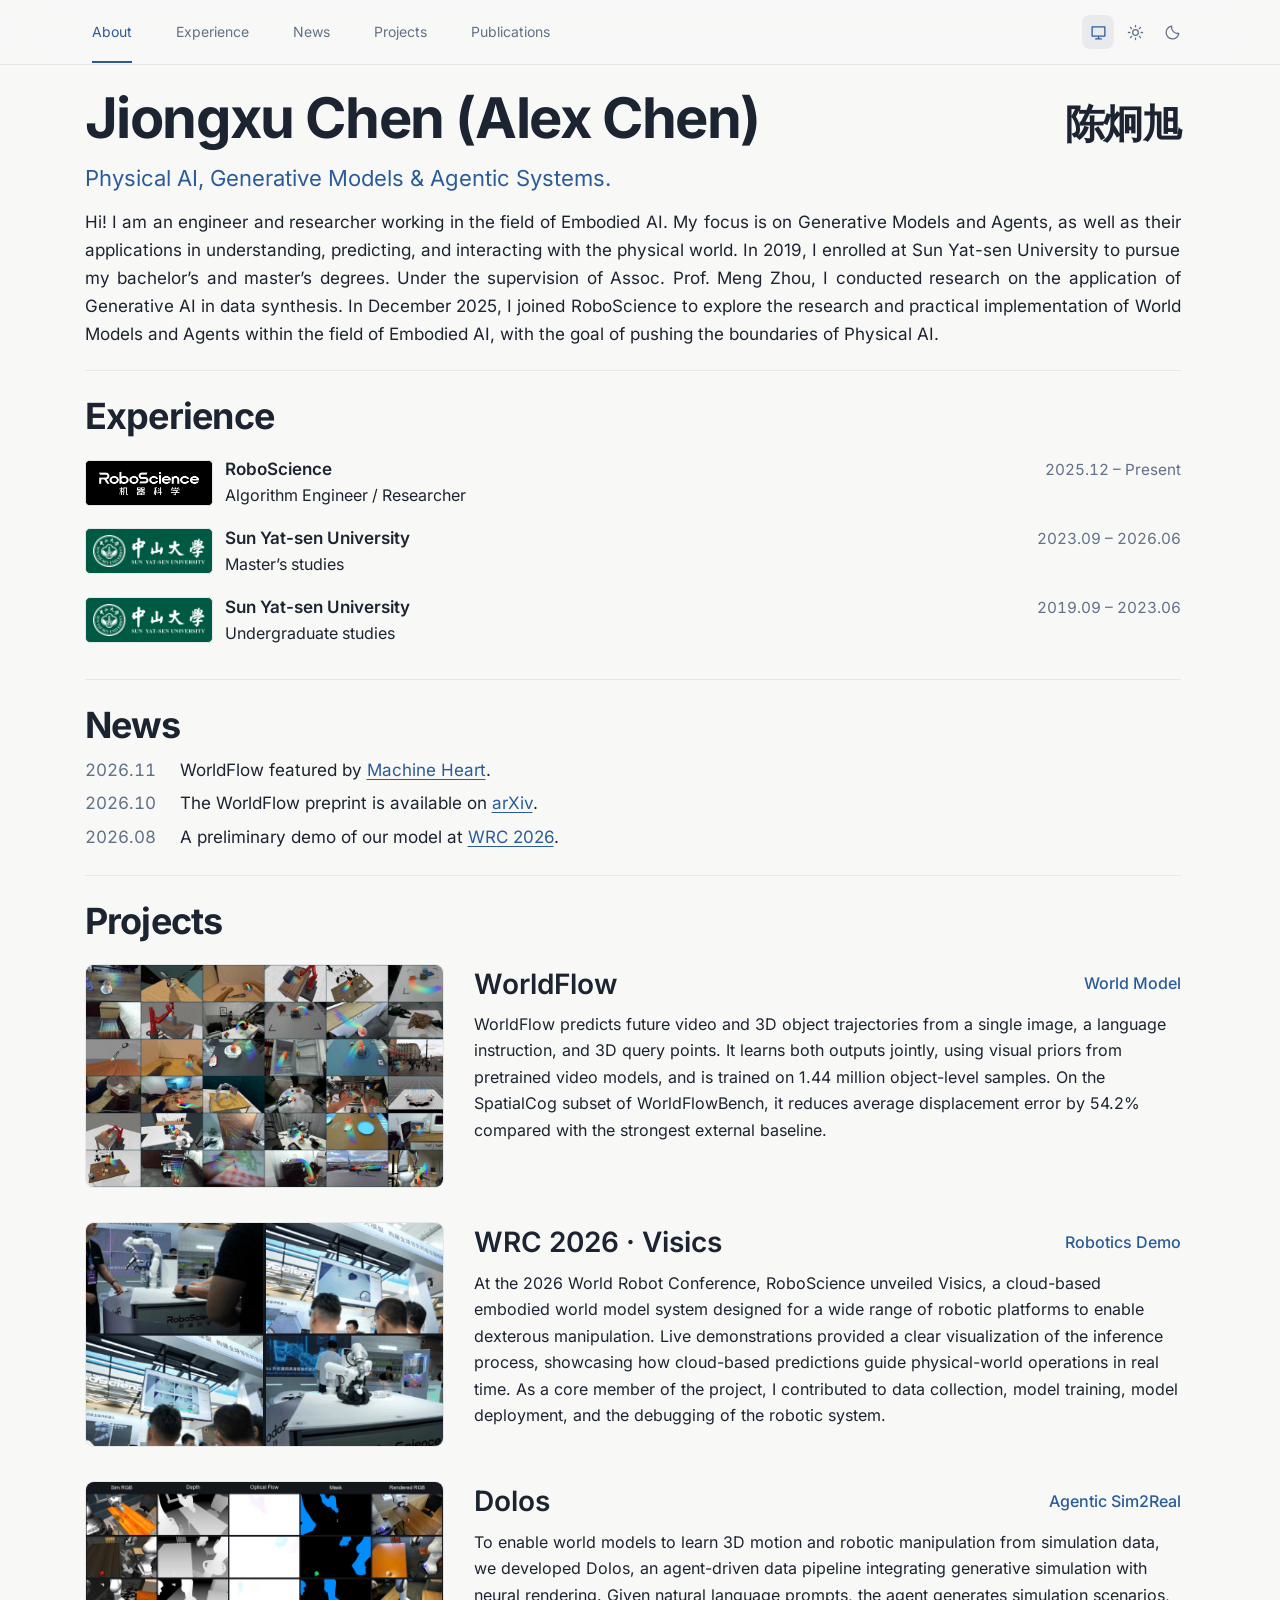
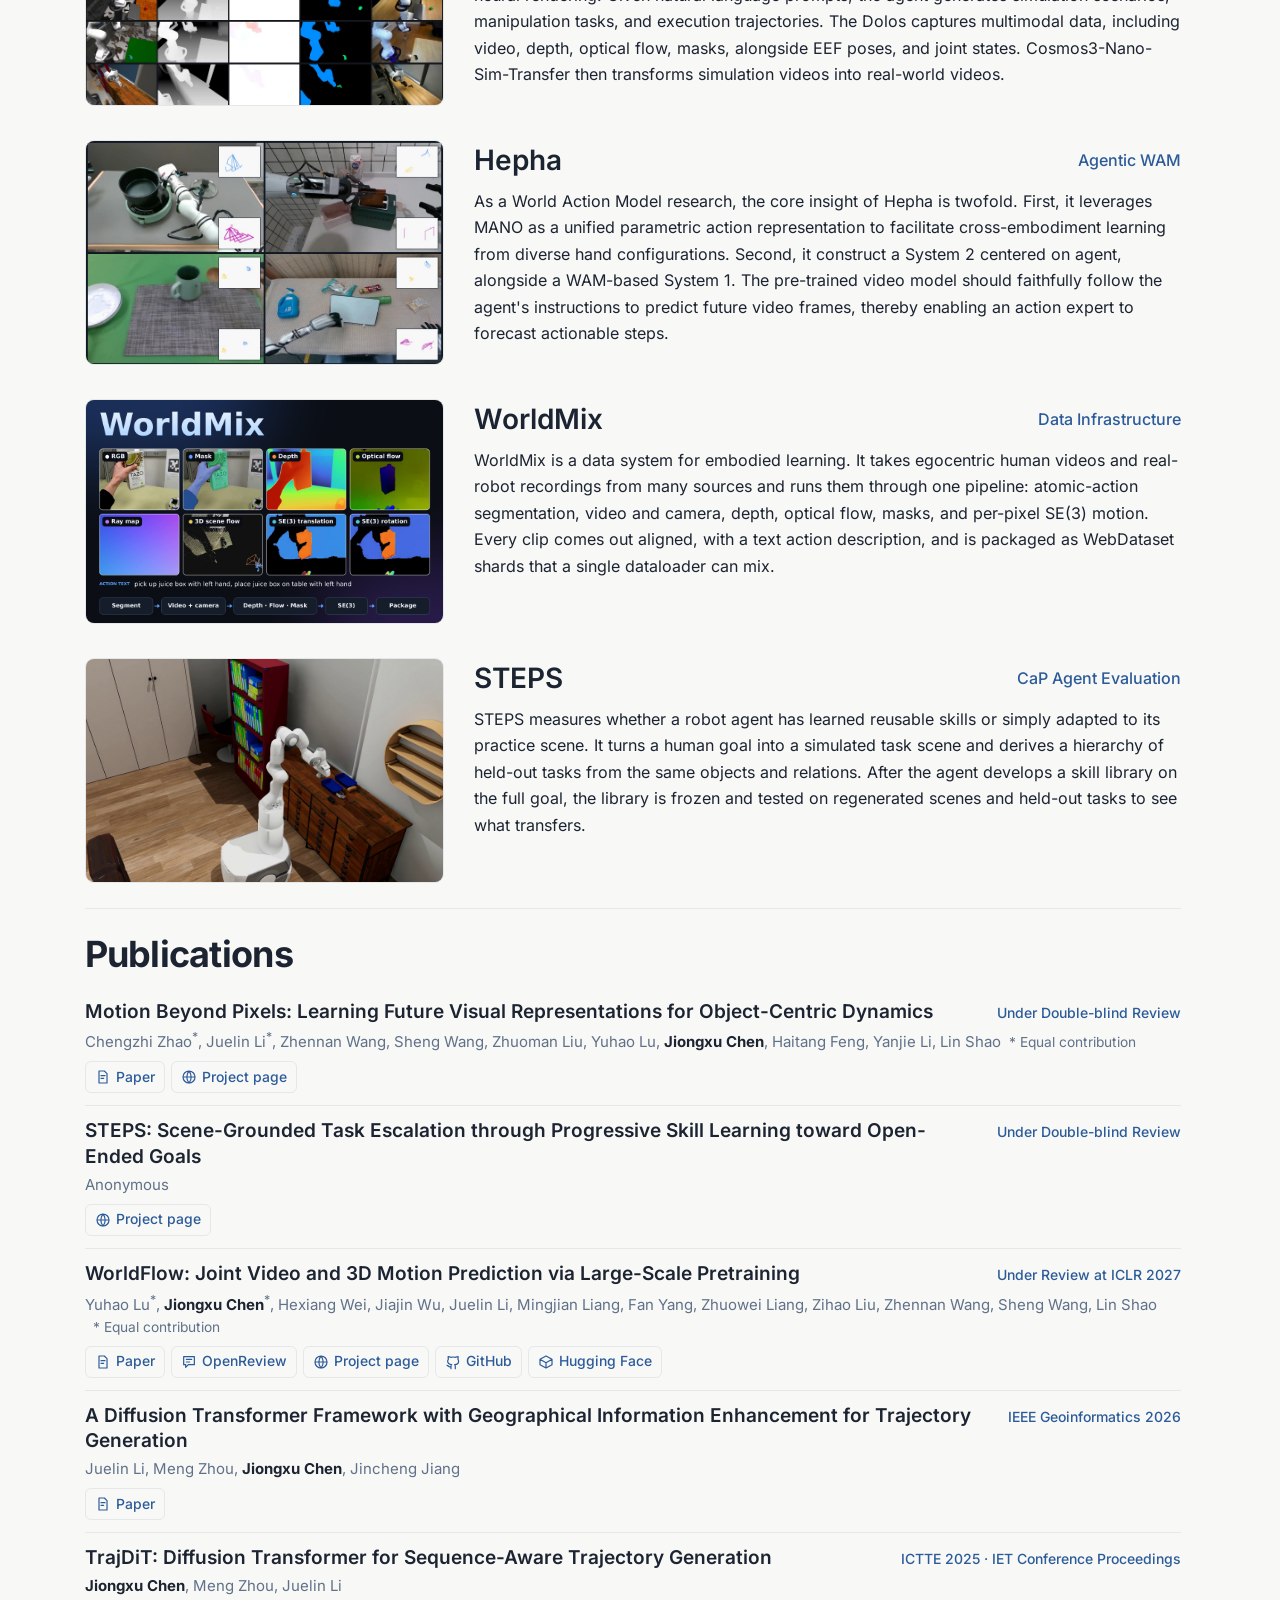
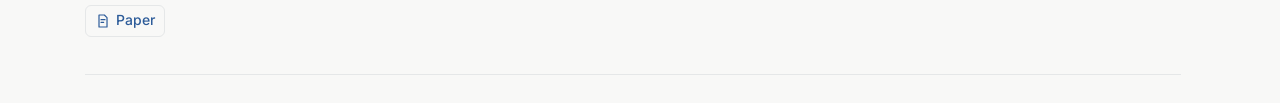
==== commit 7389cbcc: "Add public MotionRep publication metadata" ====
--- a/index.html
+++ b/index.html
@@ -1 +1 @@
-<!DOCTYPE html><html lang="en"><head><meta charset="UTF-8"><meta name="viewport" content="width=device-width"><meta name="description" content="Research and engineering portfolio of Jiongxu Chen, covering physical AI, generative models, and agentic systems."><meta name="robots" content="noindex,nofollow"><title>Jiongxu Chen</title><link rel="icon" href="/favicon.svg"><script>try{const t=localStorage.getItem('theme')||'system';document.documentElement.dataset.theme=t;document.documentElement.style.colorScheme=t==='system'?(matchMedia('(prefers-color-scheme: dark)').matches?'dark':'light'):t;}catch{}</script><link rel="stylesheet" href="/_astro/index.5DleU7zk.css"><link rel="stylesheet" href="/_astro/_astro_content.C39nKzuz.css"></head><body><a class="skip" href="#main">Skip to content</a><header><div class="nav-wrap"><button class="menu" type="button" aria-expanded="false" aria-controls="navigation" aria-label="Navigation menu"><span class="menu-open-icon"><svg viewBox="0 0 24 24" fill="none" stroke="currentColor" stroke-width="1.8" stroke-linecap="round" stroke-linejoin="round" aria-hidden="true"><path d="M4 7h16 M4 12h16 M4 17h16"></path></svg></span><span class="menu-close-icon"><svg viewBox="0 0 24 24" fill="none" stroke="currentColor" stroke-width="1.8" stroke-linecap="round" stroke-linejoin="round" aria-hidden="true"><path d="M6 6l12 12 M18 6 6 18"></path></svg></span></button><nav id="navigation" aria-label="Main navigation"><a href="/#about" data-nav="about">About</a><a href="/#experience" data-nav="experience">Experience</a><a href="/#news" data-nav="news">News</a><a href="/#projects" data-nav="projects">Projects</a><a href="/#publications" data-nav="publications">Publications</a></nav><div class="tools"><div class="theme-switch" role="group" aria-label="Theme"><button type="button" data-set-theme="system" aria-label="System" title="System" aria-pressed="true"><svg viewBox="0 0 24 24" fill="none" stroke="currentColor" stroke-width="1.8" stroke-linecap="round" stroke-linejoin="round" aria-hidden="true"><path d="M3 4h18v13H3z M8 21h8 M12 17v4"></path></svg></button><button type="button" data-set-theme="light" aria-label="Light" title="Light" aria-pressed="false"><svg viewBox="0 0 24 24" fill="none" stroke="currentColor" stroke-width="1.8" stroke-linecap="round" stroke-linejoin="round" aria-hidden="true"><path d="M12 2v2 M12 20v2 M2 12h2 M20 12h2 M5 5l1.5 1.5 M17.5 17.5 19 19 M5 19l1.5-1.5 M17.5 6.5 19 5 M16 12a4 4 0 1 1-8 0 4 4 0 0 1 8 0Z"></path></svg></button><button type="button" data-set-theme="dark" aria-label="Dark" title="Dark" aria-pressed="false"><svg viewBox="0 0 24 24" fill="none" stroke="currentColor" stroke-width="1.8" stroke-linecap="round" stroke-linejoin="round" aria-hidden="true"><path d="M20.9 13.3A9 9 0 0 1 10.7 3.1 9 9 0 1 0 20.9 13.3Z"></path></svg></button></div></div></div></header><main id="main"><section class="profile" id="about" aria-label="About Me" data-astro-cid-7aropxhg><div class="profile-intro" data-astro-cid-7aropxhg><h1 class="profile-name" data-astro-cid-7aropxhg><span data-astro-cid-7aropxhg>Jiongxu Chen <span class="profile-alias" data-astro-cid-7aropxhg>(Alex Chen)</span></span><span class="profile-chinese-name" lang="zh" data-astro-cid-7aropxhg>陈炯旭</span></h1><p data-astro-cid-7aropxhg>Physical AI, Generative Models &amp; Agentic Systems.</p></div><p class="profile-bio" data-astro-cid-7aropxhg>Hi! I am an engineer and researcher working in the field of Embodied AI. My focus is on Generative Models and Agents, as well as their applications in understanding, predicting, and interacting with the physical world. In 2019, I enrolled at Sun Yat-sen University to pursue my bachelor’s and master’s degrees. Under the supervision of Assoc. Prof. Meng Zhou, I conducted research on the application of Generative AI in data synthesis. In December 2025, I joined RoboScience to explore the research and practical implementation of World Models and Agents within the field of Embodied AI, with the goal of pushing the boundaries of Physical AI.</p></section><section id="experience" data-astro-cid-bl6cniha><h2 data-astro-cid-bl6cniha>Experience</h2><ul class="experience-list" role="list" data-astro-cid-bl6cniha><li class="experience-entry" data-astro-cid-bl6cniha><a class="organization-logo roboscience" href="https://www.robosci.com/en/home-en/" aria-label="RoboScience" data-astro-cid-bl6cniha><img src="/images/organizations/roboscience.png" alt="" width="128" height="46" decoding="async" data-astro-cid-bl6cniha></a><a class="organization-name title-link" href="https://www.robosci.com/en/home-en/" data-astro-cid-bl6cniha>RoboScience</a><span class="experience-date" data-astro-cid-bl6cniha><time datetime="2025-12" data-astro-cid-bl6cniha>2025.12</time><span data-astro-cid-bl6cniha> – </span>Present</span><span class="experience-role" data-astro-cid-bl6cniha>Algorithm Engineer / Researcher</span></li><li class="experience-entry" data-astro-cid-bl6cniha><a class="organization-logo sysu" href="https://www.sysu.edu.cn/" aria-label="Sun Yat-sen University" data-astro-cid-bl6cniha><img src="/images/organizations/sysu.png" alt="" width="128" height="46" decoding="async" data-astro-cid-bl6cniha></a><a class="organization-name title-link" href="https://www.sysu.edu.cn/" data-astro-cid-bl6cniha>Sun Yat-sen University</a><span class="experience-date" data-astro-cid-bl6cniha><time datetime="2023-09" data-astro-cid-bl6cniha>2023.09</time><span data-astro-cid-bl6cniha> – </span><time datetime="2026-06" data-astro-cid-bl6cniha>2026.06</time></span><span class="experience-role" data-astro-cid-bl6cniha>Master’s studies</span></li><li class="experience-entry" data-astro-cid-bl6cniha><a class="organization-logo sysu" href="https://www.sysu.edu.cn/" aria-label="Sun Yat-sen University" data-astro-cid-bl6cniha><img src="/images/organizations/sysu.png" alt="" width="128" height="46" decoding="async" data-astro-cid-bl6cniha></a><a class="organization-name title-link" href="https://www.sysu.edu.cn/" data-astro-cid-bl6cniha>Sun Yat-sen University</a><span class="experience-date" data-astro-cid-bl6cniha><time datetime="2019-09" data-astro-cid-bl6cniha>2019.09</time><span data-astro-cid-bl6cniha> – </span><time datetime="2023-06" data-astro-cid-bl6cniha>2023.06</time></span><span class="experience-role" data-astro-cid-bl6cniha>Undergraduate studies</span></li></ul></section><section id="news" class="index-news" data-astro-cid-7aropxhg><h2 data-astro-cid-7aropxhg>News</h2><ul class="news-list" role="list" data-astro-cid-rqg5okp4><li data-astro-cid-rqg5okp4><time datetime="2026-11" data-astro-cid-rqg5okp4>2026.11</time><span data-astro-cid-rqg5okp4>WorldFlow featured by <a href="https://mp.weixin.qq.com/s/nxr34ClHbxqVW3aULfyYVQ" data-astro-cid-rqg5okp4>Machine Heart</a>.</span></li><li data-astro-cid-rqg5okp4><time datetime="2026-10" data-astro-cid-rqg5okp4>2026.10</time><span data-astro-cid-rqg5okp4>The WorldFlow preprint is available on <a href="https://arxiv.org/abs/2610.39278" data-astro-cid-rqg5okp4>arXiv</a>.</span></li><li data-astro-cid-rqg5okp4><time datetime="2026-08" data-astro-cid-rqg5okp4>2026.08</time><span data-astro-cid-rqg5okp4>A preliminary demo of our model at <a href="https://www.robosci.com/wrc-2026-rex-g1/" data-astro-cid-rqg5okp4>WRC 2026</a>.</span></li></ul></section><section id="projects" data-astro-cid-7aropxhg><h2 data-astro-cid-7aropxhg>Projects</h2><div class="project-grid" data-astro-cid-7aropxhg><article class="project" data-scroll-key="project-worldflow" data-astro-cid-7aropxhg><figure class="media video-cover" data-astro-cid-ssh65za6><video data-cover-video src="/videos/worldflow/teaser.mp4" poster="/videos/worldflow/poster.jpg" muted loop playsinline preload="none" aria-hidden="true" data-astro-cid-ssh65za6></video></figure><script type="module">var e=document.querySelectorAll(`[data-cover-video]`),t=matchMedia(`(prefers-reduced-motion: reduce)`);function n(){for(let n of e)t.matches?n.pause():n.paused&&n.play().catch(()=>{})}t.addEventListener(`change`,n),n();</script><div class="project-copy" data-astro-cid-7aropxhg><div class="project-heading" data-astro-cid-7aropxhg><h3 data-astro-cid-7aropxhg><a class="title-link" href="https://roboscience-ai.github.io/worldflow-page/" data-astro-cid-7aropxhg>WorldFlow</a></h3><span class="project-card-subtitle" data-astro-cid-7aropxhg>World Model</span></div><p class="project-description project-description-clamped" data-astro-cid-7aropxhg>WorldFlow predicts future video and 3D object trajectories from a single image, a language instruction, and 3D query points. It learns both outputs jointly, using visual priors from pretrained video models, and is trained on 1.44 million object-level samples. On the SpatialCog subset of WorldFlowBench, it reduces average displacement error by 54.2% compared with the strongest external baseline.</p></div></article><article class="project" data-scroll-key="project-visics" data-astro-cid-7aropxhg><figure class="media"><img src="/media/wrc/cover.jpg" alt="Live world-model inference and robot demonstration at WRC" loading="lazy"></figure><div class="project-copy" data-astro-cid-7aropxhg><div class="project-heading" data-astro-cid-7aropxhg><h3 data-astro-cid-7aropxhg><a class="title-link" href="https://www.robosci.com/wrc-2026-rex-g1/" data-astro-cid-7aropxhg>WRC 2026 · Visics</a></h3><span class="project-card-subtitle" data-astro-cid-7aropxhg>Robotics Demo</span></div><p class="project-description" data-astro-cid-7aropxhg>At the 2026 World Robot Conference, RoboScience unveiled Visics, a cloud-based embodied world model system designed for a wide range of robotic platforms to enable dexterous manipulation. Live demonstrations provided a clear visualization of the inference process, showcasing how cloud-based predictions guide physical-world operations in real time. As a core member of the project, I contributed to data collection, model training, model deployment, and the debugging of the robotic system.</p></div></article><article class="project" data-scroll-key="project-dolos" data-astro-cid-7aropxhg><figure class="media video-cover" data-astro-cid-ssh65za6><video data-cover-video src="/media/dolos/teaser.mp4" poster="/media/dolos/poster.jpg" muted loop playsinline preload="none" aria-hidden="true" data-astro-cid-ssh65za6></video></figure><div class="project-copy" data-astro-cid-7aropxhg><div class="project-heading" data-astro-cid-7aropxhg><h3 data-astro-cid-7aropxhg>Dolos</h3><span class="project-card-subtitle" data-astro-cid-7aropxhg>Agentic Sim2Real</span></div><p class="project-description project-description-desktop-clamped" data-astro-cid-7aropxhg>To enable world models to learn 3D motion and robotic manipulation from simulation data, we developed Dolos, an agent-driven data pipeline integrating generative simulation with neural rendering. Given natural language prompts, the agent generates simulation scenarios, manipulation tasks, and execution trajectories. The Dolos captures multimodal data, including video, depth, optical flow, masks, alongside EEF poses, and joint states. Cosmos3-Nano-Sim-Transfer then transforms simulation videos into real-world videos.</p></div></article><article class="project" data-scroll-key="project-wam" data-astro-cid-7aropxhg><figure class="media video-cover" data-astro-cid-ssh65za6><video data-cover-video src="/media/wam/teaser.mp4" poster="/media/wam/poster.jpg" muted loop playsinline preload="none" aria-hidden="true" data-astro-cid-ssh65za6></video></figure><div class="project-copy" data-astro-cid-7aropxhg><div class="project-heading" data-astro-cid-7aropxhg><h3 data-astro-cid-7aropxhg>Hepha</h3><span class="project-card-subtitle" data-astro-cid-7aropxhg>Agentic WAM</span></div><p class="project-description project-description-desktop-clamped" data-astro-cid-7aropxhg>As a World Action Model research, the core insight of Hepha is twofold. First, it leverages MANO as a unified parametric action representation to facilitate cross-embodiment learning from diverse hand configurations. Second, it construct a System 2 centered on agent, alongside a WAM-based System 1. The pre-trained video model should faithfully follow the agent&#39;s instructions to predict future video frames, thereby enabling an action expert to forecast actionable steps.</p></div></article><article class="project" data-scroll-key="project-worldmix" data-astro-cid-7aropxhg><figure class="media"><img src="/media/worldmix/cover.png" alt="WorldMix pipeline and aligned data layers for a sample clip" loading="lazy"></figure><div class="project-copy" data-astro-cid-7aropxhg><div class="project-heading" data-astro-cid-7aropxhg><h3 data-astro-cid-7aropxhg>WorldMix</h3><span class="project-card-subtitle" data-astro-cid-7aropxhg>Data Infrastructure</span></div><p class="project-description" data-astro-cid-7aropxhg>WorldMix is a data system for embodied learning. It takes egocentric human videos and real-robot recordings from many sources and runs them through one pipeline: atomic-action segmentation, video and camera, depth, optical flow, masks, and per-pixel SE(3) motion. Every clip comes out aligned, with a text action description, and is packaged as WebDataset shards that a single dataloader can mix.</p></div></article><article class="project" data-scroll-key="project-steps" data-astro-cid-7aropxhg><figure class="media video-cover" data-astro-cid-ssh65za6><video data-cover-video src="/videos/steps/teaser.mp4" poster="/videos/steps/poster.jpg" muted loop playsinline preload="none" aria-hidden="true" data-astro-cid-ssh65za6></video></figure><div class="project-copy" data-astro-cid-7aropxhg><div class="project-heading" data-astro-cid-7aropxhg><h3 data-astro-cid-7aropxhg><a class="title-link" href="https://steps-rbs.github.io/" data-astro-cid-7aropxhg>STEPS</a></h3><span class="project-card-subtitle" data-astro-cid-7aropxhg>CaP Agent Evaluation</span></div><p class="project-description" data-astro-cid-7aropxhg>STEPS measures whether a robot agent has learned reusable skills or simply adapted to its practice scene. It turns a human goal into a simulated task scene and derives a hierarchy of held-out tasks from the same objects and relations. After the agent develops a skill library on the full goal, the library is frozen and tested on regenerated scenes and held-out tasks to see what transfers.</p></div></article></div></section><section id="publications" data-astro-cid-7aropxhg><h2 data-astro-cid-7aropxhg>Publications</h2><ol class="publication-list" role="list" data-astro-cid-7aropxhg><li data-astro-cid-7aropxhg><article class="publication" data-publication data-astro-cid-ent4rkus><h3 data-astro-cid-ent4rkus>Motion Beyond Pixels: Learning Future Visual Representations for Object-Centric Dynamics</h3><p class="publication-venue" data-astro-cid-ent4rkus>Under Double-blind Review</p><p class="publication-authors" data-astro-cid-ent4rkus>Anonymous</p></article></li><li data-astro-cid-7aropxhg><article class="publication" data-publication data-astro-cid-ent4rkus><h3 data-astro-cid-ent4rkus><a class="title-link" href="https://steps-rbs.github.io/" data-astro-cid-ent4rkus>STEPS: Scene-Grounded Task Escalation through Progressive Skill Learning toward Open-Ended Goals</a></h3><p class="publication-venue" data-astro-cid-ent4rkus>Under Double-blind Review</p><p class="publication-authors" data-astro-cid-ent4rkus>Anonymous</p><div class="publication-links" data-astro-cid-ent4rkus><a href="https://steps-rbs.github.io/" data-astro-cid-ent4rkus><svg viewBox="0 0 24 24" fill="none" stroke="currentColor" stroke-width="1.8" stroke-linecap="round" stroke-linejoin="round" aria-hidden="true"><path d="M21 12a9 9 0 1 1-18 0 9 9 0 0 1 18 0Z M3 12h18 M12 3a14 14 0 0 1 0 18 14 14 0 0 1 0-18Z"></path></svg>Project page</a></div></article></li><li data-astro-cid-7aropxhg><article class="publication" data-publication data-astro-cid-ent4rkus><h3 data-astro-cid-ent4rkus><a class="title-link" href="https://arxiv.org/abs/2610.39278" data-astro-cid-ent4rkus>WorldFlow: Joint Video and 3D Motion Prediction via Large-Scale Pretraining</a></h3><p class="publication-venue" data-astro-cid-ent4rkus>Under Review at ICLR 2027</p><p class="publication-authors" data-astro-cid-ent4rkus>Yuhao Lu<sup data-astro-cid-ent4rkus>*</sup>, <strong data-astro-cid-ent4rkus>Jiongxu Chen</strong><sup data-astro-cid-ent4rkus>*</sup>, Hexiang Wei, Jiajin Wu, Juelin Li, Mingjian Liang, Fan Yang, Zhuowei Liang, Zihao Liu, Zhennan Wang, Sheng Wang, Lin Shao<span class="publication-note" data-astro-cid-ent4rkus>* Equal contribution</span></p><div class="publication-links" data-astro-cid-ent4rkus><a href="https://arxiv.org/abs/2610.39278" data-astro-cid-ent4rkus><svg viewBox="0 0 24 24" fill="none" stroke="currentColor" stroke-width="1.8" stroke-linecap="round" stroke-linejoin="round" aria-hidden="true"><path d="M6 3h8l4 4v14H6z M9 10h6 M9 14h4"></path></svg>Paper</a><a href="https://openreview.net/forum?id=tIrGxQ9xFX" data-astro-cid-ent4rkus><svg viewBox="0 0 24 24" fill="none" stroke="currentColor" stroke-width="1.8" stroke-linecap="round" stroke-linejoin="round" aria-hidden="true"><path d="M4 4h16v12h-9l-4 4v-4H4z M8 8h8 M8 12h5"></path></svg>OpenReview</a><a href="https://roboscience-ai.github.io/worldflow-page/" data-astro-cid-ent4rkus><svg viewBox="0 0 24 24" fill="none" stroke="currentColor" stroke-width="1.8" stroke-linecap="round" stroke-linejoin="round" aria-hidden="true"><path d="M21 12a9 9 0 1 1-18 0 9 9 0 0 1 18 0Z M3 12h18 M12 3a14 14 0 0 1 0 18 14 14 0 0 1 0-18Z"></path></svg>Project page</a><a href="https://github.com/roboscience-ai/worldflow" data-astro-cid-ent4rkus><svg viewBox="0 0 24 24" fill="none" stroke="currentColor" stroke-width="1.8" stroke-linecap="round" stroke-linejoin="round" aria-hidden="true"><path d="M9 19c-4 1-4-2-6-2 M9 22v-4c0-1 .3-2 1-2-4-.5-6-2-6-5 0-2 1-3 1-3l-.3-4s2 0 4 1a13 13 0 0 1 7 0c2-1 4-1 4-1l-.3 4s1 1 1 3c0 3-2 5-6 5 .7.5 1 1.4 1 2v4"></path></svg>GitHub</a><a href="https://huggingface.co/papers/2610.39278" data-astro-cid-ent4rkus><svg viewBox="0 0 24 24" fill="none" stroke="currentColor" stroke-width="1.8" stroke-linecap="round" stroke-linejoin="round" aria-hidden="true"><path d="M12 3 21 8v8l-9 5-9-5V8z M3 8l9 5 9-5 M12 13v8"></path></svg>Hugging Face</a></div></article></li><li data-astro-cid-7aropxhg><article class="publication" data-publication data-astro-cid-ent4rkus><h3 data-astro-cid-ent4rkus><a class="title-link" href="https://doi.org/10.1109/geoinformatics72247.2026.11665096" data-astro-cid-ent4rkus>A Diffusion Transformer Framework with Geographical Information Enhancement for Trajectory Generation</a></h3><p class="publication-venue" data-astro-cid-ent4rkus>IEEE Geoinformatics 2026</p><p class="publication-authors" data-astro-cid-ent4rkus>Juelin Li, Meng Zhou, <strong data-astro-cid-ent4rkus>Jiongxu Chen</strong>, Jincheng Jiang</p><div class="publication-links" data-astro-cid-ent4rkus><a href="https://doi.org/10.1109/geoinformatics72247.2026.11665096" data-astro-cid-ent4rkus><svg viewBox="0 0 24 24" fill="none" stroke="currentColor" stroke-width="1.8" stroke-linecap="round" stroke-linejoin="round" aria-hidden="true"><path d="M6 3h8l4 4v14H6z M9 10h6 M9 14h4"></path></svg>Paper</a></div></article></li><li data-astro-cid-7aropxhg><article class="publication" data-publication data-astro-cid-ent4rkus><h3 data-astro-cid-ent4rkus><a class="title-link" href="https://doi.org/10.1049/icp.2026.2270" data-astro-cid-ent4rkus>TrajDiT: Diffusion Transformer for Sequence-Aware Trajectory Generation</a></h3><p class="publication-venue" data-astro-cid-ent4rkus>ICTTE 2025 · IET Conference Proceedings</p><p class="publication-authors" data-astro-cid-ent4rkus><strong data-astro-cid-ent4rkus>Jiongxu Chen</strong>, Meng Zhou, Juelin Li</p><div class="publication-links" data-astro-cid-ent4rkus><a href="https://doi.org/10.1049/icp.2026.2270" data-astro-cid-ent4rkus><svg viewBox="0 0 24 24" fill="none" stroke="currentColor" stroke-width="1.8" stroke-linecap="round" stroke-linejoin="round" aria-hidden="true"><path d="M6 3h8l4 4v14H6z M9 10h6 M9 14h4"></path></svg>Paper</a></div></article></li></ol></section></main><script type="module">var e=document.querySelectorAll(`[data-set-theme]`),t=matchMedia(`(prefers-color-scheme: dark)`),n=document.documentElement.dataset.theme||`system`;[`system`,`light`,`dark`].includes(n)||(n=`system`);function r(){document.documentElement.dataset.theme=n,document.documentElement.style.colorScheme=n===`system`?t.matches?`dark`:`light`:n,e.forEach(e=>e.setAttribute(`aria-pressed`,String(e.dataset.setTheme===n)))}e.forEach(e=>e.addEventListener(`click`,()=>{n=e.dataset.setTheme;try{localStorage.setItem(`theme`,n)}catch{}r()})),t.addEventListener(`change`,r),r();var i=document.querySelector(`.menu`),a=document.getElementById(`navigation`),o=[...a.querySelectorAll(`[data-nav]`)],s=matchMedia(`(max-width: 720px)`);function c(e){i.setAttribute(`aria-expanded`,String(e)),a.classList.toggle(`open`,e)}i.addEventListener(`click`,()=>c(i.getAttribute(`aria-expanded`)!==`true`)),o.forEach(e=>e.addEventListener(`click`,()=>c(!1))),document.addEventListener(`keydown`,e=>{e.key===`Escape`&&i.getAttribute(`aria-expanded`)===`true`&&(c(!1),i.focus())}),document.addEventListener(`click`,e=>{e.target instanceof Node&&!i.contains(e.target)&&!a.contains(e.target)&&c(!1)}),s.addEventListener(`change`,()=>c(!1));var l=o.flatMap(e=>{let t=document.getElementById(e.dataset.nav??``);return t?[{link:e,section:t}]:[]}),u=!1;function d(){u=!1;let e=document.documentElement,t=parseFloat(getComputedStyle(e).scrollPaddingTop)+2,n=window.scrollY>0&&window.scrollY+e.clientHeight>=e.scrollHeight-2?l.at(-1):[...l].reverse().find(({section:e})=>e.getBoundingClientRect().top<=t);for(let{link:e}of l)e===n?.link?e.setAttribute(`aria-current`,`location`):e.removeAttribute(`aria-current`)}function f(){u||(u=!0,requestAnimationFrame(d))}l.length&&(window.addEventListener(`scroll`,f,{passive:!0}),window.addEventListener(`resize`,f),window.addEventListener(`pageshow`,f),f());</script></body></html>+<!DOCTYPE html><html lang="en"><head><meta charset="UTF-8"><meta name="viewport" content="width=device-width"><meta name="description" content="Research and engineering portfolio of Jiongxu Chen, covering physical AI, generative models, and agentic systems."><meta name="robots" content="noindex,nofollow"><title>Jiongxu Chen</title><link rel="icon" href="/favicon.svg"><script>try{const t=localStorage.getItem('theme')||'system';document.documentElement.dataset.theme=t;document.documentElement.style.colorScheme=t==='system'?(matchMedia('(prefers-color-scheme: dark)').matches?'dark':'light'):t;}catch{}</script><link rel="stylesheet" href="/_astro/index.5DleU7zk.css"><link rel="stylesheet" href="/_astro/_astro_content.C39nKzuz.css"></head><body><a class="skip" href="#main">Skip to content</a><header><div class="nav-wrap"><button class="menu" type="button" aria-expanded="false" aria-controls="navigation" aria-label="Navigation menu"><span class="menu-open-icon"><svg viewBox="0 0 24 24" fill="none" stroke="currentColor" stroke-width="1.8" stroke-linecap="round" stroke-linejoin="round" aria-hidden="true"><path d="M4 7h16 M4 12h16 M4 17h16"></path></svg></span><span class="menu-close-icon"><svg viewBox="0 0 24 24" fill="none" stroke="currentColor" stroke-width="1.8" stroke-linecap="round" stroke-linejoin="round" aria-hidden="true"><path d="M6 6l12 12 M18 6 6 18"></path></svg></span></button><nav id="navigation" aria-label="Main navigation"><a href="/#about" data-nav="about">About</a><a href="/#experience" data-nav="experience">Experience</a><a href="/#news" data-nav="news">News</a><a href="/#projects" data-nav="projects">Projects</a><a href="/#publications" data-nav="publications">Publications</a></nav><div class="tools"><div class="theme-switch" role="group" aria-label="Theme"><button type="button" data-set-theme="system" aria-label="System" title="System" aria-pressed="true"><svg viewBox="0 0 24 24" fill="none" stroke="currentColor" stroke-width="1.8" stroke-linecap="round" stroke-linejoin="round" aria-hidden="true"><path d="M3 4h18v13H3z M8 21h8 M12 17v4"></path></svg></button><button type="button" data-set-theme="light" aria-label="Light" title="Light" aria-pressed="false"><svg viewBox="0 0 24 24" fill="none" stroke="currentColor" stroke-width="1.8" stroke-linecap="round" stroke-linejoin="round" aria-hidden="true"><path d="M12 2v2 M12 20v2 M2 12h2 M20 12h2 M5 5l1.5 1.5 M17.5 17.5 19 19 M5 19l1.5-1.5 M17.5 6.5 19 5 M16 12a4 4 0 1 1-8 0 4 4 0 0 1 8 0Z"></path></svg></button><button type="button" data-set-theme="dark" aria-label="Dark" title="Dark" aria-pressed="false"><svg viewBox="0 0 24 24" fill="none" stroke="currentColor" stroke-width="1.8" stroke-linecap="round" stroke-linejoin="round" aria-hidden="true"><path d="M20.9 13.3A9 9 0 0 1 10.7 3.1 9 9 0 1 0 20.9 13.3Z"></path></svg></button></div></div></div></header><main id="main"><section class="profile" id="about" aria-label="About Me" data-astro-cid-7aropxhg><div class="profile-intro" data-astro-cid-7aropxhg><h1 class="profile-name" data-astro-cid-7aropxhg><span data-astro-cid-7aropxhg>Jiongxu Chen <span class="profile-alias" data-astro-cid-7aropxhg>(Alex Chen)</span></span><span class="profile-chinese-name" lang="zh" data-astro-cid-7aropxhg>陈炯旭</span></h1><p data-astro-cid-7aropxhg>Physical AI, Generative Models &amp; Agentic Systems.</p></div><p class="profile-bio" data-astro-cid-7aropxhg>Hi! I am an engineer and researcher working in the field of Embodied AI. My focus is on Generative Models and Agents, as well as their applications in understanding, predicting, and interacting with the physical world. In 2019, I enrolled at Sun Yat-sen University to pursue my bachelor’s and master’s degrees. Under the supervision of Assoc. Prof. Meng Zhou, I conducted research on the application of Generative AI in data synthesis. In December 2025, I joined RoboScience to explore the research and practical implementation of World Models and Agents within the field of Embodied AI, with the goal of pushing the boundaries of Physical AI.</p></section><section id="experience" data-astro-cid-bl6cniha><h2 data-astro-cid-bl6cniha>Experience</h2><ul class="experience-list" role="list" data-astro-cid-bl6cniha><li class="experience-entry" data-astro-cid-bl6cniha><a class="organization-logo roboscience" href="https://www.robosci.com/en/home-en/" aria-label="RoboScience" data-astro-cid-bl6cniha><img src="/images/organizations/roboscience.png" alt="" width="128" height="46" decoding="async" data-astro-cid-bl6cniha></a><a class="organization-name title-link" href="https://www.robosci.com/en/home-en/" data-astro-cid-bl6cniha>RoboScience</a><span class="experience-date" data-astro-cid-bl6cniha><time datetime="2025-12" data-astro-cid-bl6cniha>2025.12</time><span data-astro-cid-bl6cniha> – </span>Present</span><span class="experience-role" data-astro-cid-bl6cniha>Algorithm Engineer / Researcher</span></li><li class="experience-entry" data-astro-cid-bl6cniha><a class="organization-logo sysu" href="https://www.sysu.edu.cn/" aria-label="Sun Yat-sen University" data-astro-cid-bl6cniha><img src="/images/organizations/sysu.png" alt="" width="128" height="46" decoding="async" data-astro-cid-bl6cniha></a><a class="organization-name title-link" href="https://www.sysu.edu.cn/" data-astro-cid-bl6cniha>Sun Yat-sen University</a><span class="experience-date" data-astro-cid-bl6cniha><time datetime="2023-09" data-astro-cid-bl6cniha>2023.09</time><span data-astro-cid-bl6cniha> – </span><time datetime="2026-06" data-astro-cid-bl6cniha>2026.06</time></span><span class="experience-role" data-astro-cid-bl6cniha>Master’s studies</span></li><li class="experience-entry" data-astro-cid-bl6cniha><a class="organization-logo sysu" href="https://www.sysu.edu.cn/" aria-label="Sun Yat-sen University" data-astro-cid-bl6cniha><img src="/images/organizations/sysu.png" alt="" width="128" height="46" decoding="async" data-astro-cid-bl6cniha></a><a class="organization-name title-link" href="https://www.sysu.edu.cn/" data-astro-cid-bl6cniha>Sun Yat-sen University</a><span class="experience-date" data-astro-cid-bl6cniha><time datetime="2019-09" data-astro-cid-bl6cniha>2019.09</time><span data-astro-cid-bl6cniha> – </span><time datetime="2023-06" data-astro-cid-bl6cniha>2023.06</time></span><span class="experience-role" data-astro-cid-bl6cniha>Undergraduate studies</span></li></ul></section><section id="news" class="index-news" data-astro-cid-7aropxhg><h2 data-astro-cid-7aropxhg>News</h2><ul class="news-list" role="list" data-astro-cid-rqg5okp4><li data-astro-cid-rqg5okp4><time datetime="2026-11" data-astro-cid-rqg5okp4>2026.11</time><span data-astro-cid-rqg5okp4>WorldFlow featured by <a href="https://mp.weixin.qq.com/s/nxr34ClHbxqVW3aULfyYVQ" data-astro-cid-rqg5okp4>Machine Heart</a>.</span></li><li data-astro-cid-rqg5okp4><time datetime="2026-10" data-astro-cid-rqg5okp4>2026.10</time><span data-astro-cid-rqg5okp4>The WorldFlow preprint is available on <a href="https://arxiv.org/abs/2610.39278" data-astro-cid-rqg5okp4>arXiv</a>.</span></li><li data-astro-cid-rqg5okp4><time datetime="2026-08" data-astro-cid-rqg5okp4>2026.08</time><span data-astro-cid-rqg5okp4>A preliminary demo of our model at <a href="https://www.robosci.com/wrc-2026-rex-g1/" data-astro-cid-rqg5okp4>WRC 2026</a>.</span></li></ul></section><section id="projects" data-astro-cid-7aropxhg><h2 data-astro-cid-7aropxhg>Projects</h2><div class="project-grid" data-astro-cid-7aropxhg><article class="project" data-scroll-key="project-worldflow" data-astro-cid-7aropxhg><figure class="media video-cover" data-astro-cid-ssh65za6><video data-cover-video src="/videos/worldflow/teaser.mp4" poster="/videos/worldflow/poster.jpg" muted loop playsinline preload="none" aria-hidden="true" data-astro-cid-ssh65za6></video></figure><script type="module">var e=document.querySelectorAll(`[data-cover-video]`),t=matchMedia(`(prefers-reduced-motion: reduce)`);function n(){for(let n of e)t.matches?n.pause():n.paused&&n.play().catch(()=>{})}t.addEventListener(`change`,n),n();</script><div class="project-copy" data-astro-cid-7aropxhg><div class="project-heading" data-astro-cid-7aropxhg><h3 data-astro-cid-7aropxhg><a class="title-link" href="https://roboscience-ai.github.io/worldflow-page/" data-astro-cid-7aropxhg>WorldFlow</a></h3><span class="project-card-subtitle" data-astro-cid-7aropxhg>World Model</span></div><p class="project-description project-description-clamped" data-astro-cid-7aropxhg>WorldFlow predicts future video and 3D object trajectories from a single image, a language instruction, and 3D query points. It learns both outputs jointly, using visual priors from pretrained video models, and is trained on 1.44 million object-level samples. On the SpatialCog subset of WorldFlowBench, it reduces average displacement error by 54.2% compared with the strongest external baseline.</p></div></article><article class="project" data-scroll-key="project-visics" data-astro-cid-7aropxhg><figure class="media"><img src="/media/wrc/cover.jpg" alt="Live world-model inference and robot demonstration at WRC" loading="lazy"></figure><div class="project-copy" data-astro-cid-7aropxhg><div class="project-heading" data-astro-cid-7aropxhg><h3 data-astro-cid-7aropxhg><a class="title-link" href="https://www.robosci.com/wrc-2026-rex-g1/" data-astro-cid-7aropxhg>WRC 2026 · Visics</a></h3><span class="project-card-subtitle" data-astro-cid-7aropxhg>Robotics Demo</span></div><p class="project-description" data-astro-cid-7aropxhg>At the 2026 World Robot Conference, RoboScience unveiled Visics, a cloud-based embodied world model system designed for a wide range of robotic platforms to enable dexterous manipulation. Live demonstrations provided a clear visualization of the inference process, showcasing how cloud-based predictions guide physical-world operations in real time. As a core member of the project, I contributed to data collection, model training, model deployment, and the debugging of the robotic system.</p></div></article><article class="project" data-scroll-key="project-dolos" data-astro-cid-7aropxhg><figure class="media video-cover" data-astro-cid-ssh65za6><video data-cover-video src="/media/dolos/teaser.mp4" poster="/media/dolos/poster.jpg" muted loop playsinline preload="none" aria-hidden="true" data-astro-cid-ssh65za6></video></figure><div class="project-copy" data-astro-cid-7aropxhg><div class="project-heading" data-astro-cid-7aropxhg><h3 data-astro-cid-7aropxhg>Dolos</h3><span class="project-card-subtitle" data-astro-cid-7aropxhg>Agentic Sim2Real</span></div><p class="project-description project-description-desktop-clamped" data-astro-cid-7aropxhg>To enable world models to learn 3D motion and robotic manipulation from simulation data, we developed Dolos, an agent-driven data pipeline integrating generative simulation with neural rendering. Given natural language prompts, the agent generates simulation scenarios, manipulation tasks, and execution trajectories. The Dolos captures multimodal data, including video, depth, optical flow, masks, alongside EEF poses, and joint states. Cosmos3-Nano-Sim-Transfer then transforms simulation videos into real-world videos.</p></div></article><article class="project" data-scroll-key="project-wam" data-astro-cid-7aropxhg><figure class="media video-cover" data-astro-cid-ssh65za6><video data-cover-video src="/media/wam/teaser.mp4" poster="/media/wam/poster.jpg" muted loop playsinline preload="none" aria-hidden="true" data-astro-cid-ssh65za6></video></figure><div class="project-copy" data-astro-cid-7aropxhg><div class="project-heading" data-astro-cid-7aropxhg><h3 data-astro-cid-7aropxhg>Hepha</h3><span class="project-card-subtitle" data-astro-cid-7aropxhg>Agentic WAM</span></div><p class="project-description project-description-desktop-clamped" data-astro-cid-7aropxhg>As a World Action Model research, the core insight of Hepha is twofold. First, it leverages MANO as a unified parametric action representation to facilitate cross-embodiment learning from diverse hand configurations. Second, it construct a System 2 centered on agent, alongside a WAM-based System 1. The pre-trained video model should faithfully follow the agent&#39;s instructions to predict future video frames, thereby enabling an action expert to forecast actionable steps.</p></div></article><article class="project" data-scroll-key="project-worldmix" data-astro-cid-7aropxhg><figure class="media"><img src="/media/worldmix/cover.png" alt="WorldMix pipeline and aligned data layers for a sample clip" loading="lazy"></figure><div class="project-copy" data-astro-cid-7aropxhg><div class="project-heading" data-astro-cid-7aropxhg><h3 data-astro-cid-7aropxhg>WorldMix</h3><span class="project-card-subtitle" data-astro-cid-7aropxhg>Data Infrastructure</span></div><p class="project-description" data-astro-cid-7aropxhg>WorldMix is a data system for embodied learning. It takes egocentric human videos and real-robot recordings from many sources and runs them through one pipeline: atomic-action segmentation, video and camera, depth, optical flow, masks, and per-pixel SE(3) motion. Every clip comes out aligned, with a text action description, and is packaged as WebDataset shards that a single dataloader can mix.</p></div></article><article class="project" data-scroll-key="project-steps" data-astro-cid-7aropxhg><figure class="media video-cover" data-astro-cid-ssh65za6><video data-cover-video src="/videos/steps/teaser.mp4" poster="/videos/steps/poster.jpg" muted loop playsinline preload="none" aria-hidden="true" data-astro-cid-ssh65za6></video></figure><div class="project-copy" data-astro-cid-7aropxhg><div class="project-heading" data-astro-cid-7aropxhg><h3 data-astro-cid-7aropxhg><a class="title-link" href="https://steps-rbs.github.io/" data-astro-cid-7aropxhg>STEPS</a></h3><span class="project-card-subtitle" data-astro-cid-7aropxhg>CaP Agent Evaluation</span></div><p class="project-description" data-astro-cid-7aropxhg>STEPS measures whether a robot agent has learned reusable skills or simply adapted to its practice scene. It turns a human goal into a simulated task scene and derives a hierarchy of held-out tasks from the same objects and relations. After the agent develops a skill library on the full goal, the library is frozen and tested on regenerated scenes and held-out tasks to see what transfers.</p></div></article></div></section><section id="publications" data-astro-cid-7aropxhg><h2 data-astro-cid-7aropxhg>Publications</h2><ol class="publication-list" role="list" data-astro-cid-7aropxhg><li data-astro-cid-7aropxhg><article class="publication" data-publication data-astro-cid-ent4rkus><h3 data-astro-cid-ent4rkus><a class="title-link" href="https://arxiv.org/abs/2611.34644" data-astro-cid-ent4rkus>Motion Beyond Pixels: Learning Future Visual Representations for Object-Centric Dynamics</a></h3><p class="publication-venue" data-astro-cid-ent4rkus>Under Double-blind Review</p><p class="publication-authors" data-astro-cid-ent4rkus>Chengzhi Zhao<sup data-astro-cid-ent4rkus>*</sup>, Juelin Li<sup data-astro-cid-ent4rkus>*</sup>, Zhennan Wang, Sheng Wang, Zhuoman Liu, Yuhao Lu, <strong data-astro-cid-ent4rkus>Jiongxu Chen</strong>, Haitang Feng, Yanjie Li, Lin Shao<span class="publication-note" data-astro-cid-ent4rkus>* Equal contribution</span></p><div class="publication-links" data-astro-cid-ent4rkus><a href="https://arxiv.org/abs/2611.34644" data-astro-cid-ent4rkus><svg viewBox="0 0 24 24" fill="none" stroke="currentColor" stroke-width="1.8" stroke-linecap="round" stroke-linejoin="round" aria-hidden="true"><path d="M6 3h8l4 4v14H6z M9 10h6 M9 14h4"></path></svg>Paper</a><a href="https://xyz1206.github.io/MotionRep/" data-astro-cid-ent4rkus><svg viewBox="0 0 24 24" fill="none" stroke="currentColor" stroke-width="1.8" stroke-linecap="round" stroke-linejoin="round" aria-hidden="true"><path d="M21 12a9 9 0 1 1-18 0 9 9 0 0 1 18 0Z M3 12h18 M12 3a14 14 0 0 1 0 18 14 14 0 0 1 0-18Z"></path></svg>Project page</a></div></article></li><li data-astro-cid-7aropxhg><article class="publication" data-publication data-astro-cid-ent4rkus><h3 data-astro-cid-ent4rkus><a class="title-link" href="https://steps-rbs.github.io/" data-astro-cid-ent4rkus>STEPS: Scene-Grounded Task Escalation through Progressive Skill Learning toward Open-Ended Goals</a></h3><p class="publication-venue" data-astro-cid-ent4rkus>Under Double-blind Review</p><p class="publication-authors" data-astro-cid-ent4rkus>Anonymous</p><div class="publication-links" data-astro-cid-ent4rkus><a href="https://steps-rbs.github.io/" data-astro-cid-ent4rkus><svg viewBox="0 0 24 24" fill="none" stroke="currentColor" stroke-width="1.8" stroke-linecap="round" stroke-linejoin="round" aria-hidden="true"><path d="M21 12a9 9 0 1 1-18 0 9 9 0 0 1 18 0Z M3 12h18 M12 3a14 14 0 0 1 0 18 14 14 0 0 1 0-18Z"></path></svg>Project page</a></div></article></li><li data-astro-cid-7aropxhg><article class="publication" data-publication data-astro-cid-ent4rkus><h3 data-astro-cid-ent4rkus><a class="title-link" href="https://arxiv.org/abs/2610.39278" data-astro-cid-ent4rkus>WorldFlow: Joint Video and 3D Motion Prediction via Large-Scale Pretraining</a></h3><p class="publication-venue" data-astro-cid-ent4rkus>Under Review at ICLR 2027</p><p class="publication-authors" data-astro-cid-ent4rkus>Yuhao Lu<sup data-astro-cid-ent4rkus>*</sup>, <strong data-astro-cid-ent4rkus>Jiongxu Chen</strong><sup data-astro-cid-ent4rkus>*</sup>, Hexiang Wei, Jiajin Wu, Juelin Li, Mingjian Liang, Fan Yang, Zhuowei Liang, Zihao Liu, Zhennan Wang, Sheng Wang, Lin Shao<span class="publication-note" data-astro-cid-ent4rkus>* Equal contribution</span></p><div class="publication-links" data-astro-cid-ent4rkus><a href="https://arxiv.org/abs/2610.39278" data-astro-cid-ent4rkus><svg viewBox="0 0 24 24" fill="none" stroke="currentColor" stroke-width="1.8" stroke-linecap="round" stroke-linejoin="round" aria-hidden="true"><path d="M6 3h8l4 4v14H6z M9 10h6 M9 14h4"></path></svg>Paper</a><a href="https://openreview.net/forum?id=tIrGxQ9xFX" data-astro-cid-ent4rkus><svg viewBox="0 0 24 24" fill="none" stroke="currentColor" stroke-width="1.8" stroke-linecap="round" stroke-linejoin="round" aria-hidden="true"><path d="M4 4h16v12h-9l-4 4v-4H4z M8 8h8 M8 12h5"></path></svg>OpenReview</a><a href="https://roboscience-ai.github.io/worldflow-page/" data-astro-cid-ent4rkus><svg viewBox="0 0 24 24" fill="none" stroke="currentColor" stroke-width="1.8" stroke-linecap="round" stroke-linejoin="round" aria-hidden="true"><path d="M21 12a9 9 0 1 1-18 0 9 9 0 0 1 18 0Z M3 12h18 M12 3a14 14 0 0 1 0 18 14 14 0 0 1 0-18Z"></path></svg>Project page</a><a href="https://github.com/roboscience-ai/worldflow" data-astro-cid-ent4rkus><svg viewBox="0 0 24 24" fill="none" stroke="currentColor" stroke-width="1.8" stroke-linecap="round" stroke-linejoin="round" aria-hidden="true"><path d="M9 19c-4 1-4-2-6-2 M9 22v-4c0-1 .3-2 1-2-4-.5-6-2-6-5 0-2 1-3 1-3l-.3-4s2 0 4 1a13 13 0 0 1 7 0c2-1 4-1 4-1l-.3 4s1 1 1 3c0 3-2 5-6 5 .7.5 1 1.4 1 2v4"></path></svg>GitHub</a><a href="https://huggingface.co/papers/2610.39278" data-astro-cid-ent4rkus><svg viewBox="0 0 24 24" fill="none" stroke="currentColor" stroke-width="1.8" stroke-linecap="round" stroke-linejoin="round" aria-hidden="true"><path d="M12 3 21 8v8l-9 5-9-5V8z M3 8l9 5 9-5 M12 13v8"></path></svg>Hugging Face</a></div></article></li><li data-astro-cid-7aropxhg><article class="publication" data-publication data-astro-cid-ent4rkus><h3 data-astro-cid-ent4rkus><a class="title-link" href="https://doi.org/10.1109/geoinformatics72247.2026.11665096" data-astro-cid-ent4rkus>A Diffusion Transformer Framework with Geographical Information Enhancement for Trajectory Generation</a></h3><p class="publication-venue" data-astro-cid-ent4rkus>IEEE Geoinformatics 2026</p><p class="publication-authors" data-astro-cid-ent4rkus>Juelin Li, Meng Zhou, <strong data-astro-cid-ent4rkus>Jiongxu Chen</strong>, Jincheng Jiang</p><div class="publication-links" data-astro-cid-ent4rkus><a href="https://doi.org/10.1109/geoinformatics72247.2026.11665096" data-astro-cid-ent4rkus><svg viewBox="0 0 24 24" fill="none" stroke="currentColor" stroke-width="1.8" stroke-linecap="round" stroke-linejoin="round" aria-hidden="true"><path d="M6 3h8l4 4v14H6z M9 10h6 M9 14h4"></path></svg>Paper</a></div></article></li><li data-astro-cid-7aropxhg><article class="publication" data-publication data-astro-cid-ent4rkus><h3 data-astro-cid-ent4rkus><a class="title-link" href="https://doi.org/10.1049/icp.2026.2270" data-astro-cid-ent4rkus>TrajDiT: Diffusion Transformer for Sequence-Aware Trajectory Generation</a></h3><p class="publication-venue" data-astro-cid-ent4rkus>ICTTE 2025 · IET Conference Proceedings</p><p class="publication-authors" data-astro-cid-ent4rkus><strong data-astro-cid-ent4rkus>Jiongxu Chen</strong>, Meng Zhou, Juelin Li</p><div class="publication-links" data-astro-cid-ent4rkus><a href="https://doi.org/10.1049/icp.2026.2270" data-astro-cid-ent4rkus><svg viewBox="0 0 24 24" fill="none" stroke="currentColor" stroke-width="1.8" stroke-linecap="round" stroke-linejoin="round" aria-hidden="true"><path d="M6 3h8l4 4v14H6z M9 10h6 M9 14h4"></path></svg>Paper</a></div></article></li></ol></section></main><script type="module">var e=document.querySelectorAll(`[data-set-theme]`),t=matchMedia(`(prefers-color-scheme: dark)`),n=document.documentElement.dataset.theme||`system`;[`system`,`light`,`dark`].includes(n)||(n=`system`);function r(){document.documentElement.dataset.theme=n,document.documentElement.style.colorScheme=n===`system`?t.matches?`dark`:`light`:n,e.forEach(e=>e.setAttribute(`aria-pressed`,String(e.dataset.setTheme===n)))}e.forEach(e=>e.addEventListener(`click`,()=>{n=e.dataset.setTheme;try{localStorage.setItem(`theme`,n)}catch{}r()})),t.addEventListener(`change`,r),r();var i=document.querySelector(`.menu`),a=document.getElementById(`navigation`),o=[...a.querySelectorAll(`[data-nav]`)],s=matchMedia(`(max-width: 720px)`);function c(e){i.setAttribute(`aria-expanded`,String(e)),a.classList.toggle(`open`,e)}i.addEventListener(`click`,()=>c(i.getAttribute(`aria-expanded`)!==`true`)),o.forEach(e=>e.addEventListener(`click`,()=>c(!1))),document.addEventListener(`keydown`,e=>{e.key===`Escape`&&i.getAttribute(`aria-expanded`)===`true`&&(c(!1),i.focus())}),document.addEventListener(`click`,e=>{e.target instanceof Node&&!i.contains(e.target)&&!a.contains(e.target)&&c(!1)}),s.addEventListener(`change`,()=>c(!1));var l=o.flatMap(e=>{let t=document.getElementById(e.dataset.nav??``);return t?[{link:e,section:t}]:[]}),u=!1;function d(){u=!1;let e=document.documentElement,t=parseFloat(getComputedStyle(e).scrollPaddingTop)+2,n=window.scrollY>0&&window.scrollY+e.clientHeight>=e.scrollHeight-2?l.at(-1):[...l].reverse().find(({section:e})=>e.getBoundingClientRect().top<=t);for(let{link:e}of l)e===n?.link?e.setAttribute(`aria-current`,`location`):e.removeAttribute(`aria-current`)}function f(){u||(u=!0,requestAnimationFrame(d))}l.length&&(window.addEventListener(`scroll`,f,{passive:!0}),window.addEventListener(`resize`,f),window.addEventListener(`pageshow`,f),f());</script></body></html>
